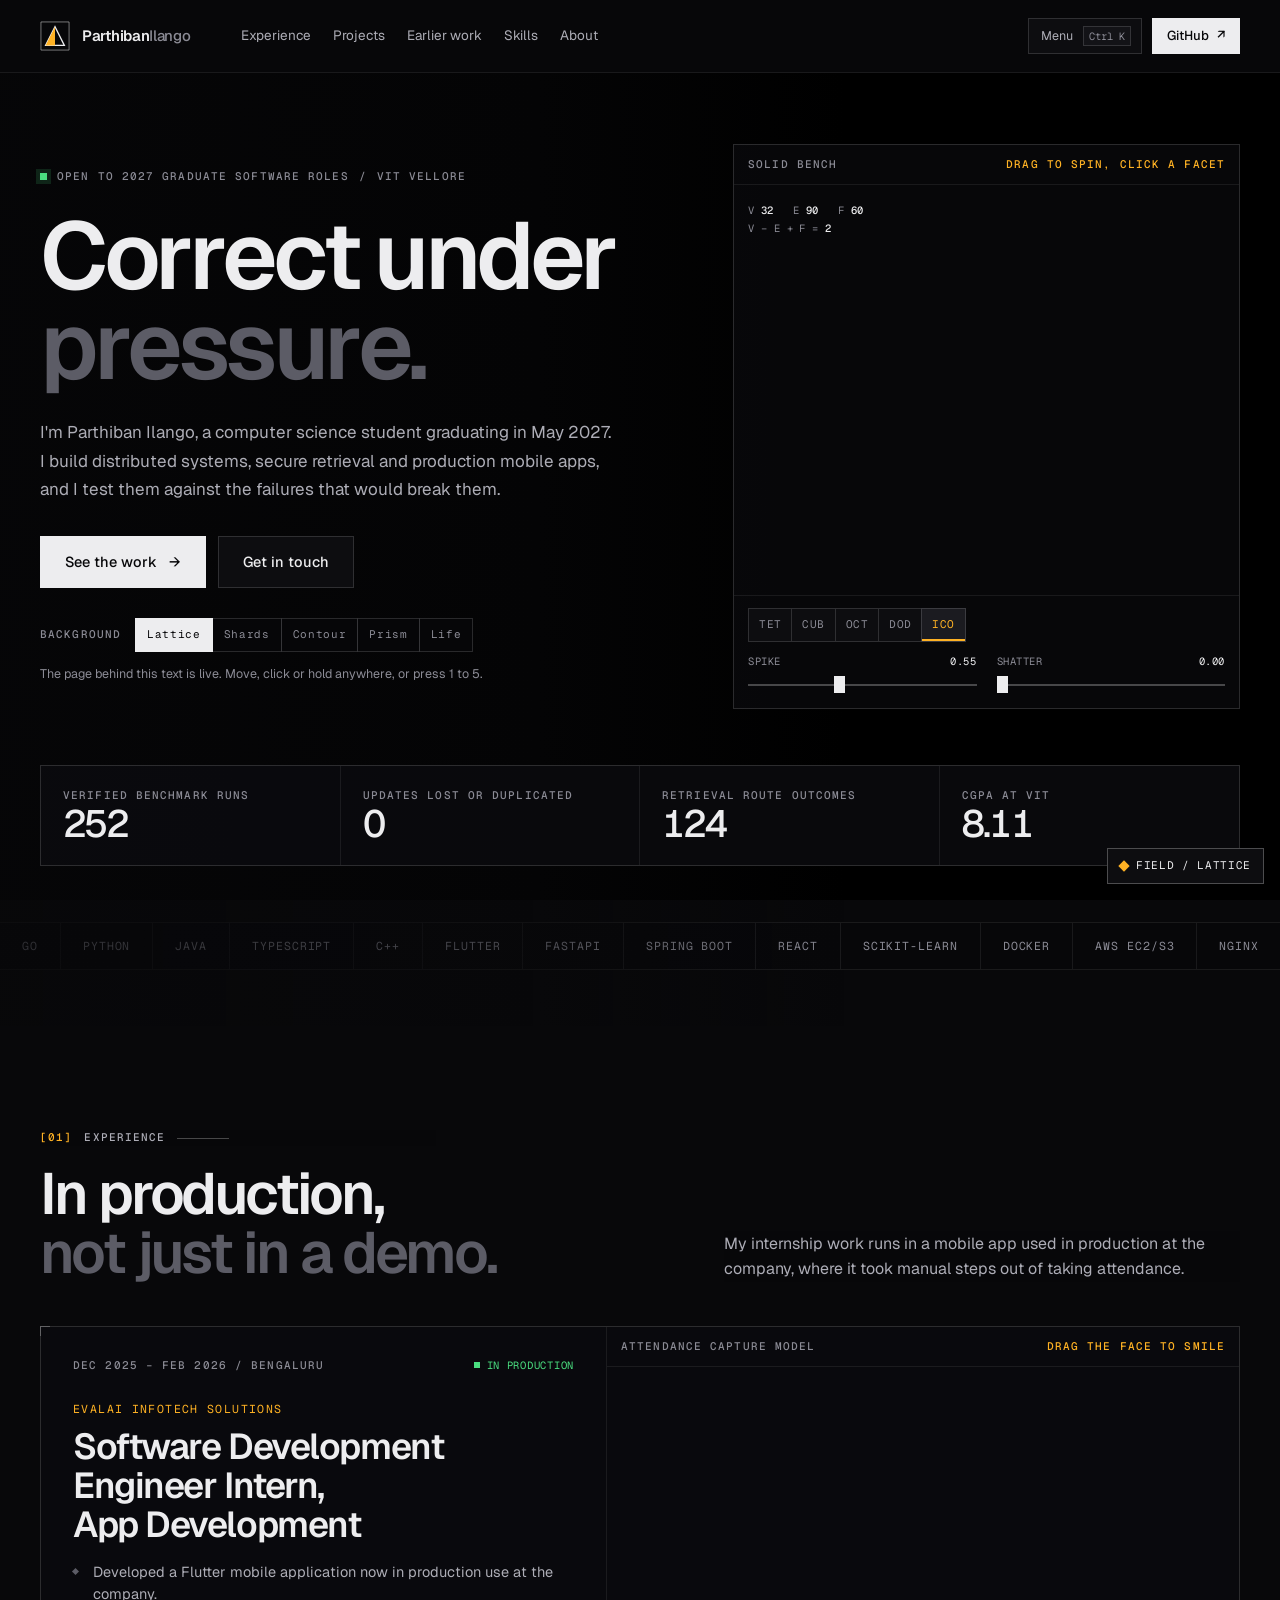
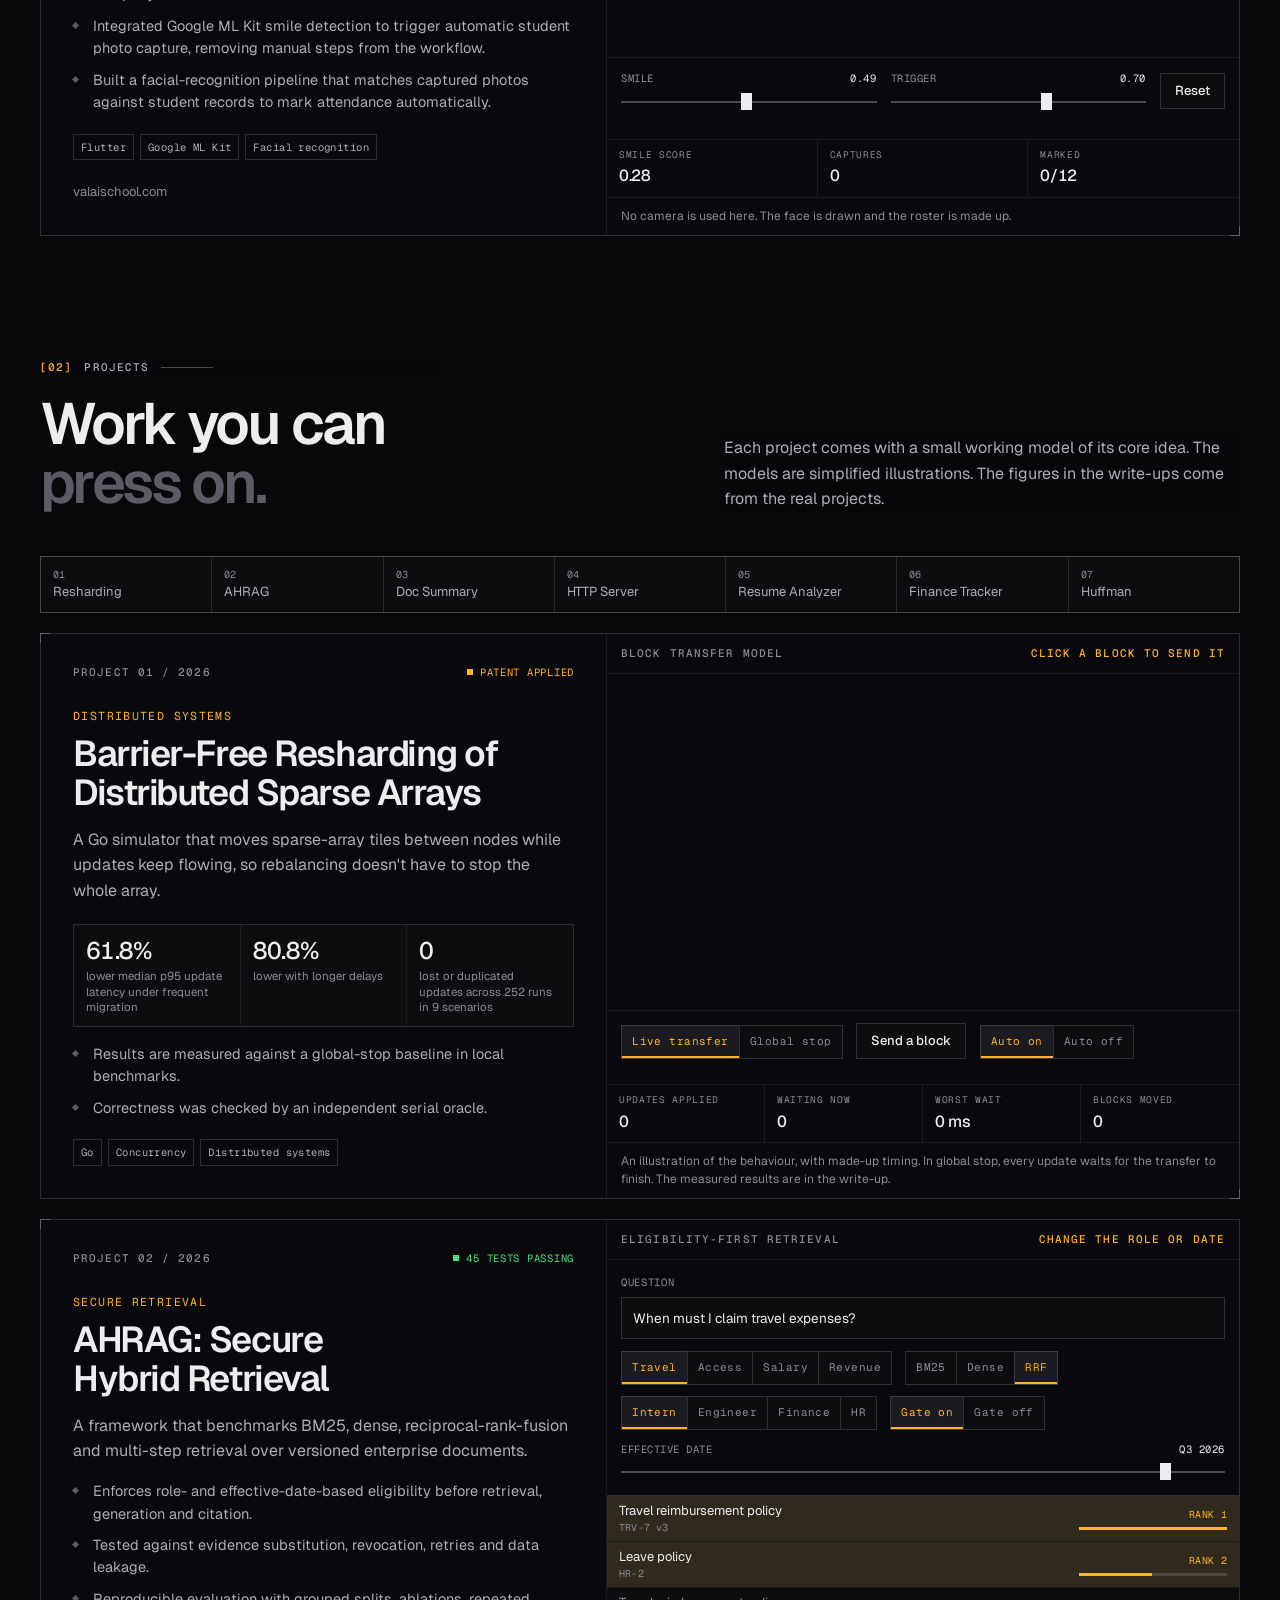
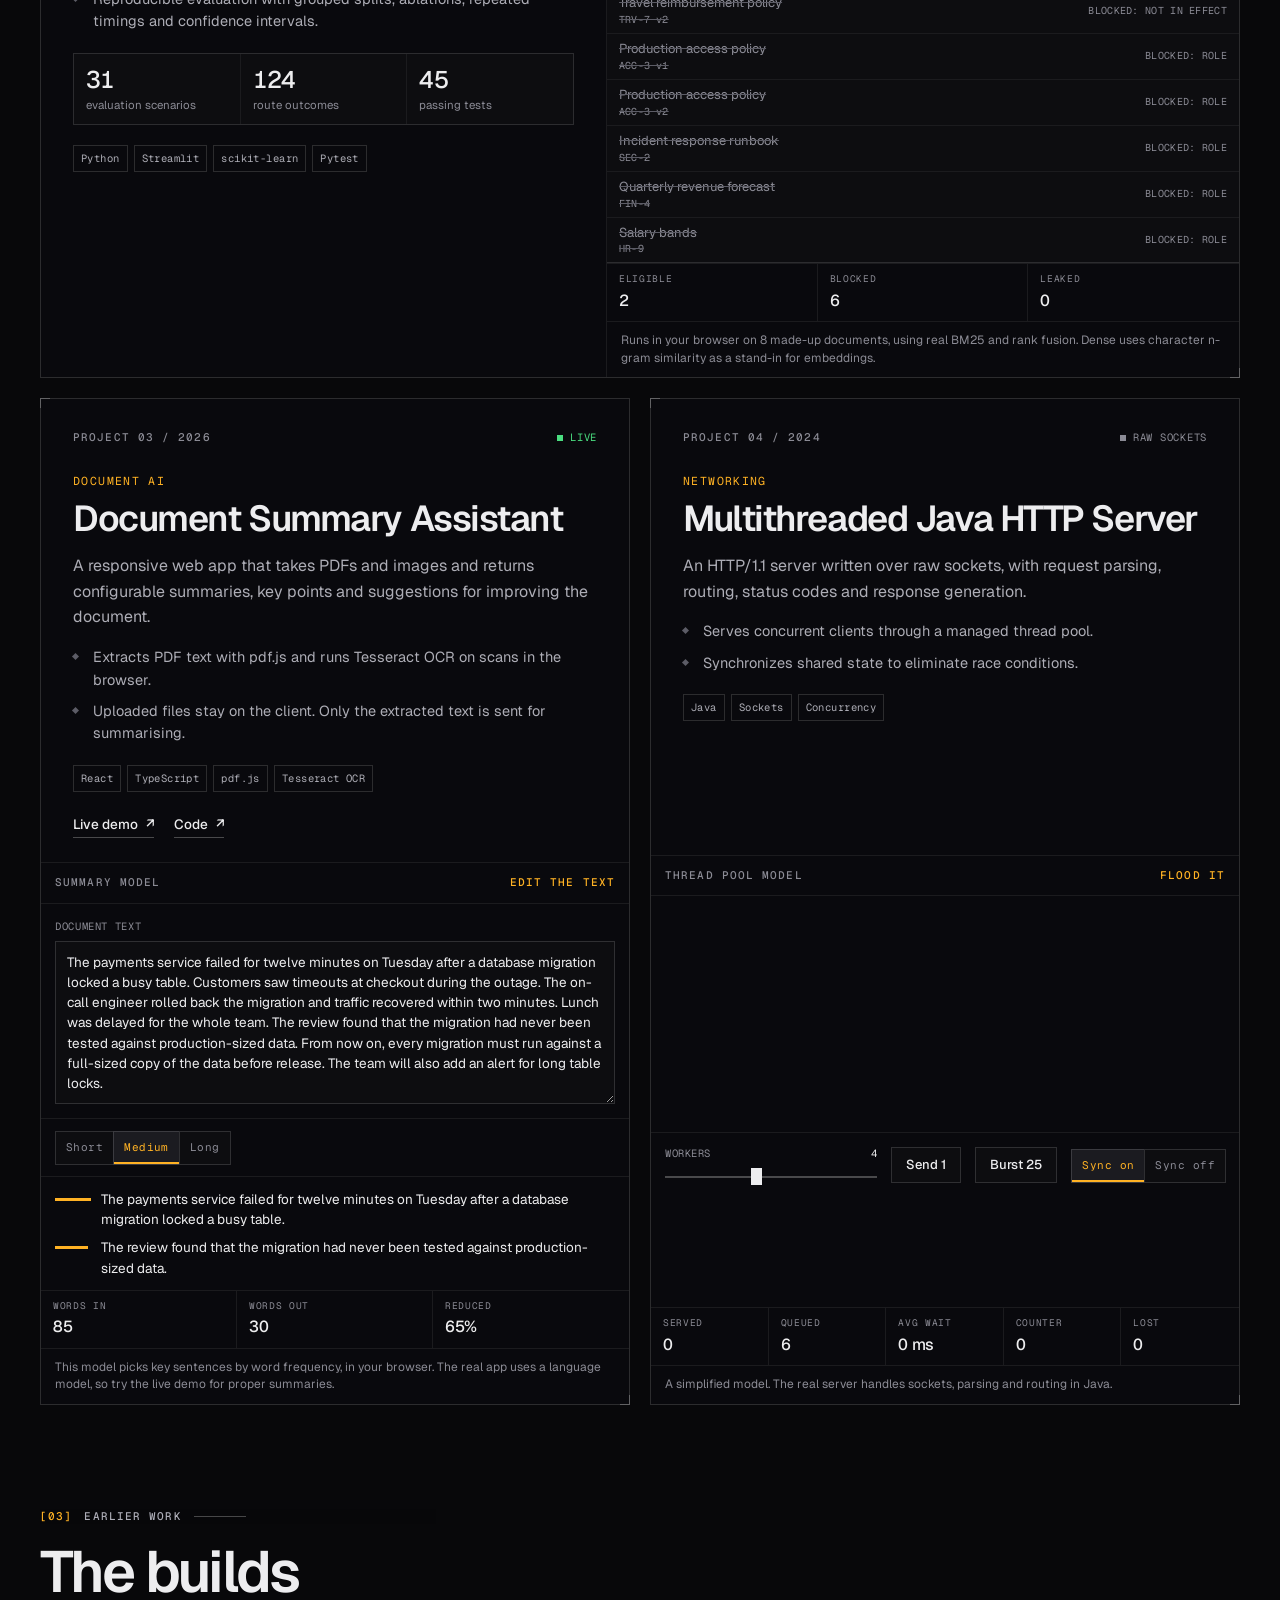
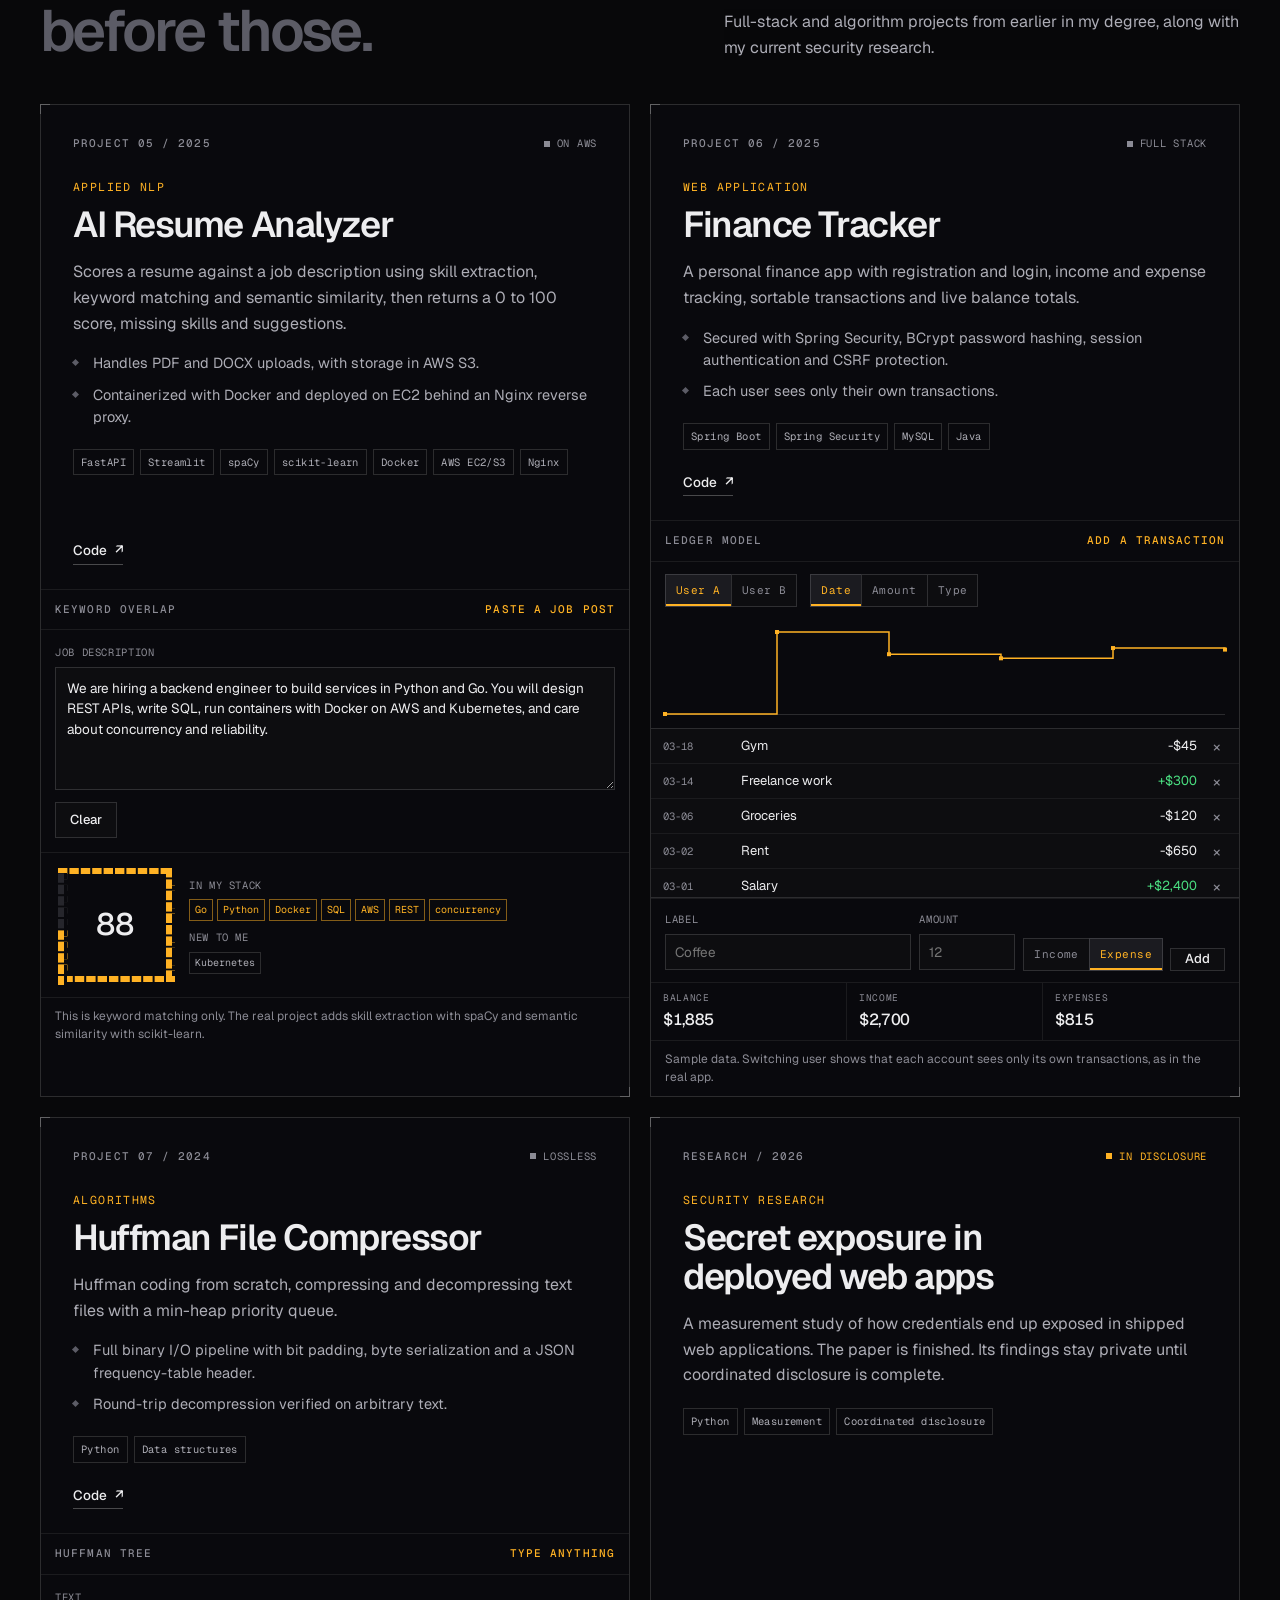
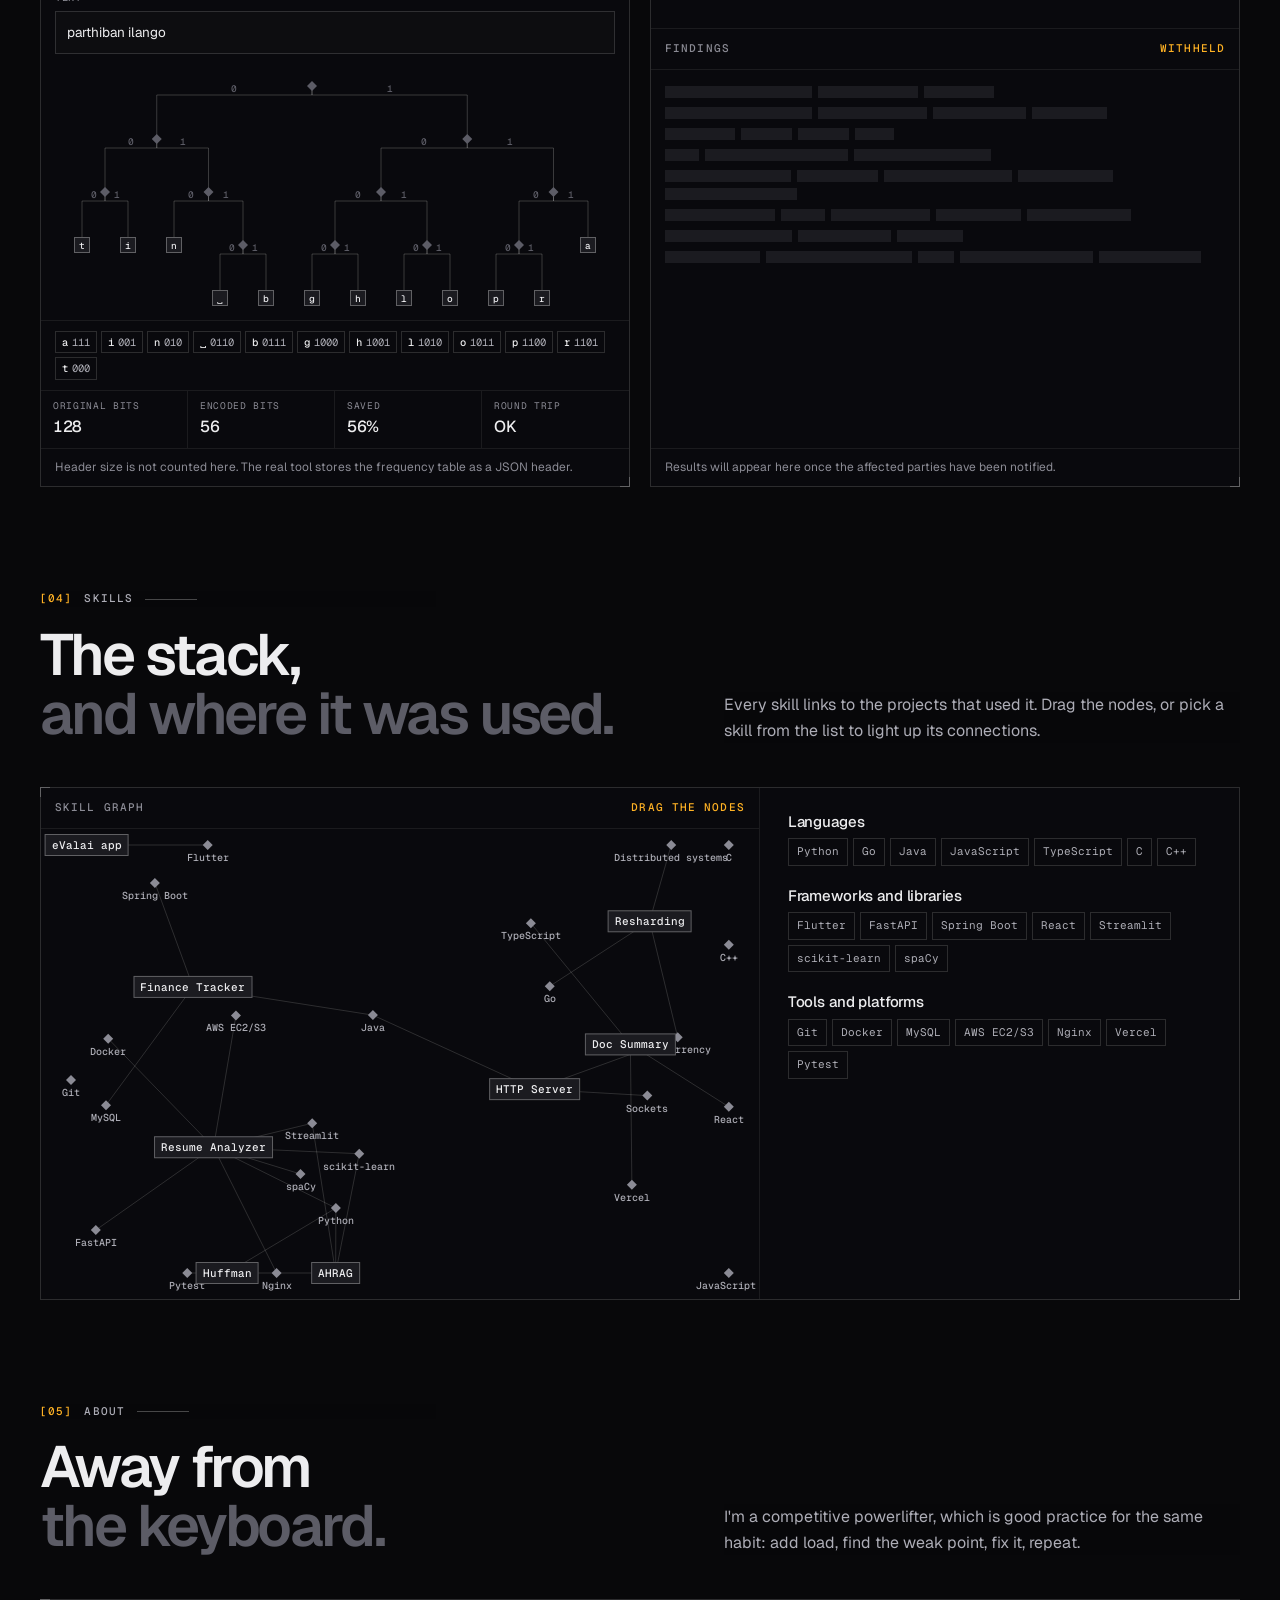
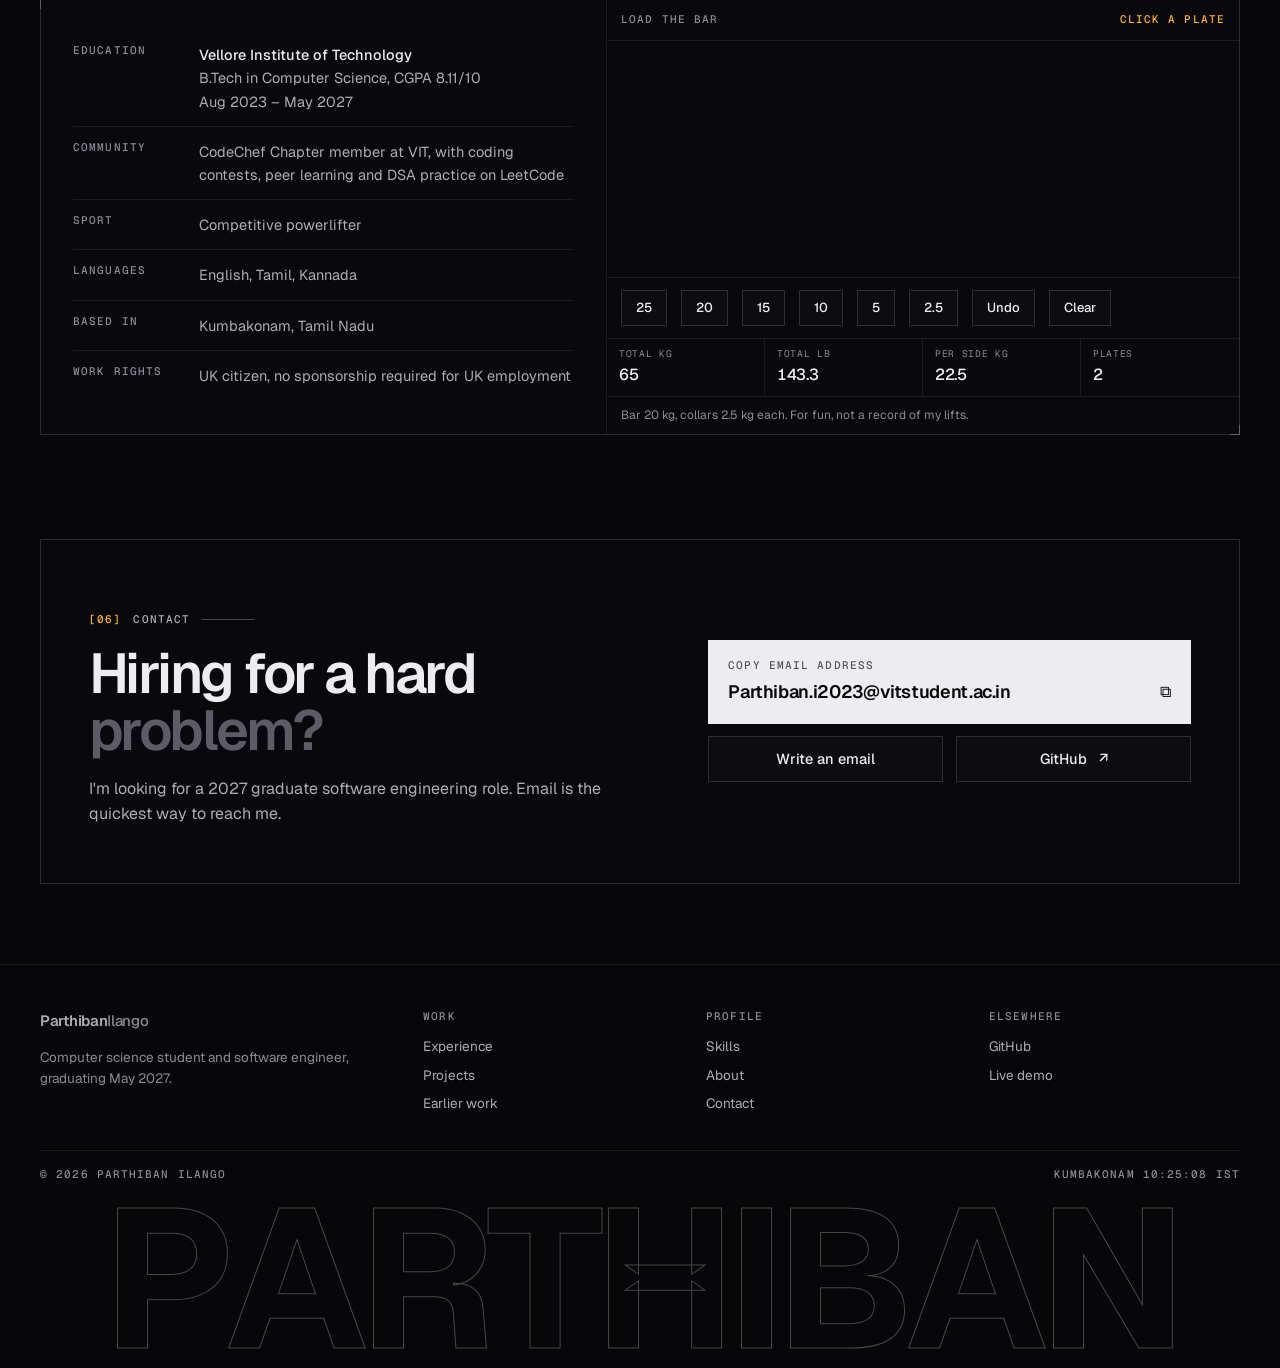
==== docs/index.html @ 35a24332 "Add personal site Single-page site with a WebGL background and a working model for each project." ====
<!doctype html>
<html lang="en">
<head>
<meta charset="utf-8">
<meta name="viewport" content="width=device-width, initial-scale=1, viewport-fit=cover">
<title>Parthiban Ilango</title>
<meta name="description" content="Software engineer and computer science student graduating in May 2027. Distributed systems, secure retrieval and production mobile apps, with a working model of every project.">
<meta name="theme-color" content="#08080a">
<link rel="canonical" href="https://parthi-bun.github.io/">
<meta property="og:type" content="website">
<meta property="og:url" content="https://parthi-bun.github.io/">
<meta property="og:title" content="Parthiban Ilango">
<meta property="og:description" content="Software engineer and computer science student graduating in May 2027. Distributed systems, secure retrieval and production mobile apps, with a working model of every project.">
<link rel="icon" href="data:image/svg+xml,%3Csvg%20xmlns%3D%22http%3A%2F%2Fwww.w3.org%2F2000%2Fsvg%22%20viewBox%3D%220%200%2032%2032%22%3E%3Crect%20width%3D%2232%22%20height%3D%2232%22%20fill%3D%22%2308080a%22%2F%3E%3Cpath%20d%3D%22M6%2026%2016%206l10%2020z%22%20fill%3D%22none%22%20stroke%3D%22%23ededef%22%20stroke-width%3D%222%22%2F%3E%3Cpath%20d%3D%22M16%206v20H6z%22%20fill%3D%22%23ffb224%22%2F%3E%3C%2Fsvg%3E">
<link rel="preconnect" href="https://fonts.googleapis.com">
<link rel="preconnect" href="https://fonts.gstatic.com" crossorigin>
<link rel="stylesheet" href="https://fonts.googleapis.com/css2?family=Geist:wght@100..900&family=Geist+Mono:wght@400;500&display=swap">
</head>
<body>
<style>
/* Layout concept: an engineer's bench. A live field runs behind the whole page,
   and flat ruled panels sit on top of it holding the record and working models. */
:root {
  color-scheme: dark;
  --bg: #08080a;
  --raised: #0d0d10;
  --panel: rgba(11, 11, 14, 0.9);
  --surface: #131317;
  --surface-2: #1b1b20;
  --line: rgba(255, 255, 255, 0.075);
  --line-2: rgba(255, 255, 255, 0.14);
  --line-3: rgba(255, 255, 255, 0.26);
  --t1: #ededef;
  --t2: #adadb6;
  --t3: #8b8b95;
  --t4: #5c5c66;
  --acc: 255 178 36;
  --accent: rgb(var(--acc));
  --ok: #4ade80;
  --bad: #ff6b57;
  --sans: "Geist", ui-sans-serif, system-ui, -apple-system, "Segoe UI", sans-serif;
  --mono: "Geist Mono", ui-monospace, "SF Mono", Menlo, Consolas, monospace;
  --nav: 72px;
  --gutter-l: max(24px, env(safe-area-inset-left, 0px));
  --gutter-r: max(24px, env(safe-area-inset-right, 0px));
}

* { box-sizing: border-box; }
html { scroll-behavior: smooth; scroll-padding-top: calc(var(--nav) + 16px); -webkit-text-size-adjust: 100%; }
body {
  margin: 0;
  background: var(--bg);
  color: var(--t1);
  font-family: var(--sans);
  font-size: 16px;
  line-height: 1.6;
  -webkit-font-smoothing: antialiased;
  overflow-x: hidden;
  overflow-x: clip;
}
::selection { background: rgb(var(--acc) / 0.32); color: #fff; }
a { color: inherit; text-decoration: none; }
button, input, textarea { font: inherit; color: inherit; }
button { cursor: pointer; background: none; border: 0; padding: 0; }
:focus-visible { outline: 2px solid var(--accent); outline-offset: 2px; }
h1, h2, h3, p, ul { margin: 0; padding: 0; }
ul { list-style: none; }

#field { position: fixed; inset: 0; width: 100%; height: 100%; z-index: 0; pointer-events: none; display: block; }
.no-webgl #field { display: none; }
.no-webgl body, body.no-webgl {
  background-image:
    linear-gradient(var(--line) 1px, transparent 1px),
    linear-gradient(90deg, var(--line) 1px, transparent 1px);
  background-size: 48px 48px;
}
.page { position: relative; z-index: 1; }
.wrap { max-width: 1248px; margin-inline: auto; padding-left: var(--gutter-l); padding-right: var(--gutter-r); }
.mono { font-family: var(--mono); }
.label {
  font-family: var(--mono);
  font-size: 11px;
  font-weight: 500;
  letter-spacing: 0.1em;
  text-transform: uppercase;
  color: var(--t3);
  line-height: 1.4;
}
.skip {
  position: fixed; left: 16px; top: -64px; z-index: 100;
  background: var(--t1); color: var(--bg); padding: 10px 14px; font-size: 14px;
}
.skip:focus { top: 16px; }

/* progress */
#progress { position: fixed; top: env(safe-area-inset-top, 0px); left: 0; height: 2px; width: 100%; transform: scaleX(0); transform-origin: 0 50%; background: var(--accent); z-index: 60; pointer-events: none; }

/* nav */
.nav {
  position: fixed; top: 0; left: 0; right: 0; z-index: 50;
  padding-top: env(safe-area-inset-top, 0px);
  background: rgba(8, 8, 10, 0.95);
  border-bottom: 1px solid var(--line);
}
.nav-in { height: var(--nav); display: flex; align-items: center; gap: 28px; }
.brand { display: inline-flex; align-items: center; gap: 12px; font-weight: 600; font-size: 15px; letter-spacing: -0.02em; }
.brand svg { width: 30px; height: 30px; display: block; }
.brand span span { color: var(--t3); font-weight: 500; }
.nav-links { display: flex; gap: 2px; margin-left: 12px; }
.nav-links a {
  font-size: 13.5px; color: var(--t2); padding: 8px 10px;
  transition: color 0.15s;
}
.nav-links a:hover, .nav-links a.on { color: var(--t1); }
.nav-links a.on { box-shadow: inset 0 -1px 0 var(--accent); }
.nav-r { margin-left: auto; display: flex; align-items: center; gap: 10px; }
.kbd-btn {
  display: inline-flex; align-items: center; gap: 10px; height: 36px; padding: 0 10px 0 12px;
  border: 1px solid var(--line-2); font-size: 12.5px; color: var(--t2); background: var(--raised);
  transition: border-color 0.15s, color 0.15s;
}
.kbd-btn:hover { border-color: var(--line-3); color: var(--t1); }
kbd {
  font-family: var(--mono); font-size: 10.5px; color: var(--t3);
  border: 1px solid var(--line-2); padding: 1px 5px; background: var(--surface);
}
.btn {
  display: inline-flex; align-items: center; justify-content: center; gap: 12px;
  height: 52px; padding: 0 24px; font-size: 14.5px; font-weight: 500;
  border: 1px solid var(--line-2); background: var(--raised); color: var(--t1);
  transition: background 0.15s, border-color 0.15s, transform 0.12s;
  will-change: transform;
}
.btn:hover { border-color: var(--line-3); background: var(--surface); }
.btn:active { transform: translateY(1px); }
.btn.solid { background: var(--t1); color: var(--bg); border-color: var(--t1); }
.btn.solid:hover { background: #fff; }
.btn.sm { height: 36px; padding: 0 14px; font-size: 13px; gap: 8px; }
.btn .arr { transition: transform 0.18s; }
.btn:hover .arr { transform: translate(3px, 0); }

/* hero */
.hero { position: relative; padding-top: calc(var(--nav) + env(safe-area-inset-top, 0px) + 72px); padding-bottom: 56px; }
.hero::before {
  content: ""; position: absolute; inset: 0; pointer-events: none;
  background: linear-gradient(90deg, rgba(8, 8, 10, 0.72) 0%, rgba(8, 8, 10, 0.5) 42%, rgba(8, 8, 10, 0) 66%);
}
.hero-grid { position: relative; display: grid; grid-template-columns: minmax(0, 1.12fr) minmax(0, 0.88fr); gap: 48px; align-items: center; }
.hero-copy { min-width: 0; }
.eyebrow { display: flex; align-items: center; flex-wrap: wrap; gap: 10px; }
.dot { width: 7px; height: 7px; background: var(--ok); box-shadow: 0 0 0 4px rgba(74, 222, 128, 0.14); flex: none; }
h1 {
  font-size: clamp(50px, 7.4vw, 104px); font-weight: 600; letter-spacing: -0.058em; line-height: 0.96;
  margin-top: 26px; cursor: default;
}
h1 .ln { display: block; white-space: nowrap; }
h1 .ln.dim { color: var(--t4); }
h1 .ch { display: inline-block; transition: color 0.2s; will-change: font-weight; }
.hero-sub { max-width: 34em; margin-top: 26px; color: var(--t2); font-size: 17px; line-height: 1.68; }
.cta { display: flex; flex-wrap: wrap; gap: 12px; margin-top: 32px; }
.modes { margin-top: 30px; display: flex; flex-wrap: wrap; gap: 8px 14px; align-items: center; }
.chips { display: flex; flex-wrap: wrap; gap: 0; }
.chip {
  font-family: var(--mono); font-size: 11px; letter-spacing: 0.06em; color: var(--t3);
  border: 1px solid var(--line-2); padding: 7px 11px; margin-right: -1px; background: rgba(8, 8, 10, 0.6);
  transition: color 0.15s, background 0.15s;
}
.chip:hover { color: var(--t1); }
.chip[aria-pressed="true"] { background: var(--t1); color: var(--bg); position: relative; z-index: 1; border-color: var(--t1); }
.hint { font-size: 12.5px; color: var(--t3); margin-top: 12px; }

/* polyhedron bench */
.forge { position: relative; border: 1px solid var(--line-2); background: rgba(10, 10, 13, 0.72); min-width: 0; }
.forge-h { display: flex; justify-content: space-between; gap: 12px; padding: 12px 14px; border-bottom: 1px solid var(--line); }
#forge { display: block; width: 100%; height: clamp(300px, 34vw, 410px); cursor: grab; touch-action: pan-y; }
#forge:active { cursor: grabbing; }
.forge-ctl { padding: 12px 14px 14px; border-top: 1px solid var(--line); display: grid; gap: 12px; }
.forge-row { display: grid; grid-template-columns: 1fr 1fr; gap: 12px 20px; }
.euler { position: absolute; left: 14px; top: 56px; pointer-events: none; font-family: var(--mono); font-size: 10.5px; line-height: 1.75; color: var(--t3); letter-spacing: 0.04em; }
.euler b { color: var(--t1); font-weight: 500; }

/* controls */
.seg { display: flex; flex-wrap: wrap; }
.seg button {
  font-family: var(--mono); font-size: 11px; letter-spacing: 0.04em; color: var(--t3);
  padding: 7px 10px; border: 1px solid var(--line-2); margin-right: -1px; margin-bottom: -1px; background: var(--raised);
  transition: color 0.12s;
}
.seg button:hover { color: var(--t1); }
.seg button[aria-pressed="true"] { background: var(--surface-2); color: var(--accent); box-shadow: inset 0 -2px 0 var(--accent); }
.rng { display: grid; gap: 6px; min-width: 0; }
.rng-h { display: flex; justify-content: space-between; gap: 8px; font-family: var(--mono); font-size: 10.5px; letter-spacing: 0.05em; text-transform: uppercase; color: var(--t3); }
.rng-h output { color: var(--t1); font-variant-numeric: tabular-nums; }
input[type="range"] { -webkit-appearance: none; appearance: none; width: 100%; height: 18px; background: transparent; margin: 0; cursor: ew-resize; }
input[type="range"]::-webkit-slider-runnable-track { height: 2px; background: var(--line-3); }
input[type="range"]::-moz-range-track { height: 2px; background: var(--line-3); }
input[type="range"]::-webkit-slider-thumb { -webkit-appearance: none; width: 11px; height: 17px; margin-top: -8px; background: var(--t1); border: 0; border-radius: 0; }
input[type="range"]::-moz-range-thumb { width: 11px; height: 17px; background: var(--t1); border: 0; border-radius: 0; }
input[type="range"]:hover::-webkit-slider-thumb { background: var(--accent); }
input[type="range"]:hover::-moz-range-thumb { background: var(--accent); }

/* stats */
.stats { display: grid; grid-template-columns: repeat(4, minmax(0, 1fr)); border: 1px solid var(--line-2); margin-top: 56px; background: var(--panel); position: relative; }
.stat { padding: 22px 22px 20px; border-right: 1px solid var(--line); min-width: 0; }
.stat:last-child { border-right: 0; }
.stat .num { display: block; font-size: 38px; font-weight: 500; letter-spacing: -0.04em; line-height: 1.1; margin-top: 12px; font-variant-numeric: tabular-nums; }

/* marquee */
.marq { overflow: hidden; border-block: 1px solid var(--line); background: rgba(8, 8, 10, 0.72); margin-top: 8px; }
.marq-t { display: flex; width: max-content; animation: marq 46s linear infinite; }
.marq:hover .marq-t { animation-play-state: paused; }
.marq-t span { font-family: var(--mono); font-size: 11.5px; letter-spacing: 0.08em; color: var(--t3); padding: 14px 22px; white-space: nowrap; text-transform: uppercase; border-right: 1px solid var(--line); }
@keyframes marq { to { transform: translateX(-50%); } }

/* sections */
section { position: relative; }
.sec { padding-block: 104px 0; }
.sec-h { display: grid; grid-template-columns: minmax(0, 1.2fr) minmax(0, 1fr); gap: 32px 64px; align-items: end; margin-bottom: 44px; }
.sec-tag { display: flex; align-items: center; gap: 12px; margin-bottom: 18px; }
.sec-tag b { color: var(--accent); font-weight: 500; }
.sec-tag i { display: block; width: 52px; height: 1px; background: var(--line-3); }
h2 { font-size: clamp(36px, 4.7vw, 58px); line-height: 1.02; letter-spacing: -0.045em; font-weight: 600; text-wrap: balance; }
h2 span { color: var(--t4); display: block; }
.sec-h p { color: var(--t2); max-width: 36em; background: rgba(8, 8, 10, 0.62); }

/* panels */
.panel { position: relative; border: 1px solid var(--line-2); background: var(--panel); min-width: 0; }
.panel::before, .panel::after {
  content: ""; position: absolute; width: 9px; height: 9px; pointer-events: none;
  border: 1px solid var(--line-3);
}
.panel::before { left: -1px; top: -1px; border-right: 0; border-bottom: 0; }
.panel::after { right: -1px; bottom: -1px; border-left: 0; border-top: 0; }
.case { display: grid; grid-template-columns: minmax(0, 1fr) minmax(0, 1.12fr); margin-bottom: 20px; transition: border-color 0.2s; }
.case:hover, .card:hover { border-color: var(--line-3); }
.case-t { padding: 30px 32px 32px; display: flex; flex-direction: column; min-width: 0; }
.case-v { border-left: 1px solid var(--line); min-width: 0; display: flex; flex-direction: column; }
.meta-row { display: flex; justify-content: space-between; align-items: center; gap: 12px; margin-bottom: 26px; flex-wrap: wrap; }
.pill { display: inline-flex; align-items: center; gap: 7px; font-family: var(--mono); font-size: 10.5px; letter-spacing: 0.07em; color: var(--ok); text-transform: uppercase; }
.pill::before { content: ""; width: 6px; height: 6px; background: currentColor; }
.pill.acc { color: var(--accent); }
.pill.mute { color: var(--t3); }
.kick { font-family: var(--mono); font-size: 11.5px; letter-spacing: 0.12em; text-transform: uppercase; color: var(--accent); margin-bottom: 10px; }
h3 { font-size: clamp(26px, 2.9vw, 36px); line-height: 1.08; letter-spacing: -0.04em; font-weight: 600; text-wrap: balance; }
.lede { color: var(--t2); margin-top: 14px; }
.pts { margin-top: 16px; display: grid; gap: 9px; font-size: 14.5px; color: var(--t2); line-height: 1.55; }
.pts li { display: grid; grid-template-columns: 14px minmax(0, 1fr); gap: 6px; }
.pts li::before { content: ""; width: 5px; height: 5px; background: var(--t4); margin-top: 8px; transform: rotate(45deg); }
.figs { display: grid; grid-template-columns: repeat(auto-fit, minmax(118px, 1fr)); gap: 1px; background: var(--line); border: 1px solid var(--line); margin-top: 20px; }
.fig { background: var(--raised); padding: 12px 12px 11px; min-width: 0; }
.fig b { display: block; font-size: 24px; font-weight: 500; letter-spacing: -0.03em; line-height: 1.15; font-variant-numeric: tabular-nums; }
.fig span { display: block; font-size: 11.5px; color: var(--t3); line-height: 1.35; margin-top: 4px; }
.tags { display: flex; flex-wrap: wrap; gap: 6px; margin-top: 20px; }
.tags li { font-family: var(--mono); font-size: 10.5px; letter-spacing: 0.04em; color: var(--t2); border: 1px solid var(--line-2); padding: 4px 7px; }
.links { display: flex; flex-wrap: wrap; gap: 8px 20px; margin-top: auto; padding-top: 22px; }
.tlink { font-size: 13.5px; font-weight: 500; display: inline-flex; gap: 8px; box-shadow: inset 0 -1px 0 var(--line-3); padding-bottom: 3px; transition: box-shadow 0.15s; }
.tlink:hover { box-shadow: inset 0 -1px 0 var(--accent); }
.muted { font-size: 13px; color: var(--t3); }
.grid2 { display: grid; grid-template-columns: repeat(2, minmax(0, 1fr)); gap: 20px; }
.card { display: flex; flex-direction: column; transition: border-color 0.2s; }
.card .case-t { padding-bottom: 24px; flex: 1 1 auto; }
.card .toy { border-top: 1px solid var(--line); }

.pidx { display: grid; grid-template-columns: repeat(7, minmax(0, 1fr)); gap: 1px; background: var(--line-2); border: 1px solid var(--line-2); margin-bottom: 20px; }
.pidx a { background: var(--raised); padding: 11px 12px; font-size: 13px; color: var(--t2); transition: color 0.15s, background 0.15s; line-height: 1.3; min-width: 0; }
.pidx a span { display: block; font-family: var(--mono); font-size: 10px; color: var(--t3); margin-bottom: 3px; }
.pidx a:hover { background: var(--surface-2); color: var(--t1); }
.pidx a:hover span { color: var(--accent); }

/* working models */
.toy { display: flex; flex-direction: column; flex: 1 1 auto; min-width: 0; --h: 280px; }
.toy-h { display: flex; justify-content: space-between; gap: 12px; padding: 12px 14px; border-bottom: 1px solid var(--line); }
.toy-h .label:last-child { color: var(--accent); text-align: right; }
.toy-b { display: flex; flex-direction: column; flex: 1 1 auto; min-width: 0; }
.cv { display: block; width: 100%; height: var(--h); touch-action: pan-y; }
.ctl { display: flex; flex-wrap: wrap; align-items: center; gap: 10px 14px; padding: 12px 14px; border-top: 1px solid var(--line); }
.ctl .grow { flex: 1 1 140px; min-width: 120px; }
.meters { display: grid; grid-template-columns: repeat(auto-fit, minmax(78px, 1fr)); border-top: 1px solid var(--line); margin-top: auto; }
.meter { padding: 9px 12px 8px; border-right: 1px solid var(--line); min-width: 0; }
.meter:last-child { border-right: 0; }
.meter span { display: block; font-family: var(--mono); font-size: 9.5px; letter-spacing: 0.07em; text-transform: uppercase; color: var(--t3); line-height: 1.3; }
.meter b { display: block; font-size: 16px; font-weight: 500; font-variant-numeric: tabular-nums; letter-spacing: -0.02em; margin-top: 2px; }
.meter b.bad { color: var(--bad); }
.note { padding: 10px 14px; border-top: 1px solid var(--line); font-size: 12px; color: var(--t3); line-height: 1.45; }
.field-l { display: block; font-family: var(--mono); font-size: 10.5px; letter-spacing: 0.06em; text-transform: uppercase; color: var(--t3); margin-bottom: 6px; }
.txt {
  width: 100%; background: var(--raised); border: 1px solid var(--line-2); padding: 10px 11px;
  font-size: 13.5px; line-height: 1.5; color: var(--t1); border-radius: 0; resize: vertical; display: block;
}
.txt:focus { outline: 0; border-color: var(--accent); }
.pad { padding: 14px; display: grid; gap: 12px; min-width: 0; }

/* retrieval model */
.gate-row { display: grid; grid-template-columns: minmax(0, 1fr) auto; gap: 10px; align-items: center; }
.docs { display: grid; gap: 1px; background: var(--line); border-block: 1px solid var(--line); }
.doc { background: var(--raised); display: grid; grid-template-columns: minmax(0, 1fr) 148px; gap: 10px; padding: 7px 12px; align-items: center; min-height: 40px; }
.doc-t { min-width: 0; font-size: 13px; line-height: 1.3; }
.doc-t small { display: block; font-family: var(--mono); font-size: 10px; color: var(--t3); margin-top: 1px; letter-spacing: 0.02em; }
.doc-s { font-family: var(--mono); font-size: 10px; letter-spacing: 0.03em; text-align: right; color: var(--t3); }
.doc-bar { height: 3px; background: var(--line-2); margin-top: 4px; position: relative; }
.doc-bar i { position: absolute; inset: 0 auto 0 0; background: var(--accent); }
.doc.blocked .doc-t { color: var(--t3); text-decoration: line-through; text-decoration-color: var(--t4); }
.doc.top { background: rgb(var(--acc) / 0.09); }
.doc.top .doc-s { color: var(--accent); }
.doc.leak { background: rgba(255, 107, 87, 0.12); }
.doc.leak .doc-s { color: var(--bad); }

/* summary model */
.sum-out { display: grid; gap: 8px; padding: 12px 14px; border-top: 1px solid var(--line); font-size: 13.5px; line-height: 1.5; color: var(--t1); }
.sum-out li { display: grid; grid-template-columns: 36px minmax(0, 1fr); gap: 10px; }
.sum-out li i { display: block; height: 3px; background: var(--accent); margin-top: 9px; }

/* keyword model */
.ana { display: grid; grid-template-columns: 120px minmax(0, 1fr); gap: 14px; align-items: center; padding: 12px 14px; border-top: 1px solid var(--line); }
.ana canvas { width: 120px; height: 120px; display: block; }
.ana-l { display: grid; gap: 8px; min-width: 0; }
.mini { display: flex; flex-wrap: wrap; gap: 4px; }
.mini li { font-family: var(--mono); font-size: 10px; border: 1px solid var(--line-2); padding: 2px 5px; color: var(--t2); }
.mini.have li { border-color: rgb(var(--acc) / 0.5); color: var(--accent); }

/* ledger model */
.ledger { display: grid; gap: 1px; background: var(--line); border-block: 1px solid var(--line); max-height: 170px; overflow-y: auto; }
.tx { background: var(--raised); display: grid; grid-template-columns: 70px minmax(0, 1fr) auto 26px; gap: 8px; align-items: center; padding: 5px 8px 5px 12px; font-size: 13px; }
.tx .d { font-family: var(--mono); font-size: 10.5px; color: var(--t3); }
.tx .a { font-variant-numeric: tabular-nums; }
.tx .a.in { color: var(--ok); }
.tx button { width: 24px; height: 24px; color: var(--t3); font-size: 15px; line-height: 1; }
.tx button:hover { color: var(--bad); }
.tx-form { display: grid; grid-template-columns: minmax(0, 1fr) 96px auto auto; gap: 8px; padding: 12px 14px; border-top: 1px solid var(--line); align-items: stretch; }
.tx-form .txt { padding: 7px 9px; }

/* huffman */
.codes { display: flex; flex-wrap: wrap; gap: 4px; padding: 10px 14px; border-top: 1px solid var(--line); }
.code { font-family: var(--mono); font-size: 10.5px; border: 1px solid var(--line-2); padding: 2px 6px; color: var(--t2); cursor: default; }
.code b { color: var(--t1); font-weight: 500; margin-right: 4px; }
.code.on { border-color: var(--accent); color: var(--accent); }

/* redacted */
.redact { padding: 16px 14px; display: grid; gap: 9px; font-size: 13px; line-height: 1.2; flex: 1 1 auto; align-content: start; }
.redact .ln { display: flex; flex-wrap: wrap; gap: 6px; }
.redact i { display: block; height: 12px; background: var(--surface-2); transition: background 0.12s; }
.redact i:hover { background: var(--accent); }

/* skills */
.skills { display: grid; grid-template-columns: minmax(0, 1.5fr) minmax(0, 1fr); }
.skills .toy { border-right: 1px solid var(--line); --h: 470px; }
.skills-l { padding: 26px 28px; display: grid; gap: 22px; align-content: start; min-width: 0; }
.skills-l h3 { font-size: 15px; letter-spacing: -0.01em; font-weight: 500; margin-bottom: 8px; }
.sk { display: flex; flex-wrap: wrap; gap: 5px; }
.sk button { font-family: var(--mono); font-size: 11px; color: var(--t2); border: 1px solid var(--line-2); padding: 4px 8px; transition: color 0.12s, border-color 0.12s; }
.sk button:hover, .sk button.on { color: var(--accent); border-color: var(--accent); }

/* about */
.about { display: grid; grid-template-columns: minmax(0, 1fr) minmax(0, 1.12fr); }
.facts { display: grid; gap: 0; }
.factr { display: grid; grid-template-columns: 112px minmax(0, 1fr); gap: 14px; padding: 13px 0; border-top: 1px solid var(--line); font-size: 14.5px; color: var(--t2); }
.factr:first-child { border-top: 0; }
.factr b { color: var(--t1); font-weight: 500; }

/* contact */
.contact { display: grid; grid-template-columns: minmax(0, 1.2fr) minmax(0, 1fr); gap: 40px; align-items: center; padding: 56px 48px; margin-top: 104px; overflow: hidden; }
.contact h2 { font-size: clamp(34px, 4.6vw, 56px); }
.contact p { color: var(--t2); margin-top: 16px; max-width: 32em; }
.mail {
  display: grid; grid-template-columns: minmax(0, 1fr) auto; gap: 4px 16px; align-items: center; width: 100%; text-align: left;
  background: var(--t1); color: var(--bg); padding: 18px 20px; transition: background 0.15s;
}
.mail:hover { background: #fff; }
.mail .label { color: #55555e; grid-column: 1 / -1; }
.mail b { font-size: clamp(14px, 1.45vw, 18px); font-weight: 600; letter-spacing: -0.02em; overflow-wrap: anywhere; }
.side-l { display: grid; grid-template-columns: 1fr 1fr; gap: 12px; margin-top: 12px; }
.side-l .btn { height: 46px; }

/* footer */
footer { margin-top: 80px; border-top: 1px solid var(--line); background: rgba(8, 8, 10, 0.72); overflow: hidden; }
.foot { display: grid; grid-template-columns: minmax(0, 1.4fr) repeat(3, minmax(0, 1fr)); gap: 32px; padding-block: 44px 28px; font-size: 13.5px; color: var(--t2); }
.foot p { max-width: 26em; margin-top: 14px; color: var(--t3); }
.foot h4 { margin: 0 0 12px; }
.foot li { margin-bottom: 7px; }
.foot a:hover, .foot button:hover { color: var(--t1); }
.foot-b { display: flex; justify-content: space-between; flex-wrap: wrap; gap: 8px 20px; padding-block: 16px; border-top: 1px solid var(--line); }
.bigname {
  display: flex; justify-content: center; font-size: 15.4vw; line-height: 0.82; font-weight: 700; letter-spacing: -0.05em;
  color: transparent; -webkit-text-stroke: 1px var(--line-3); user-select: none; padding-bottom: 8px; cursor: default; white-space: nowrap;
}
.bigname span { display: inline-block; will-change: transform; transition: color 0.2s; }

/* dock */
#dock {
  position: fixed; z-index: 55;
  right: calc(16px + env(safe-area-inset-right, 0px));
  bottom: calc(16px + env(safe-area-inset-bottom, 0px));
  width: min(286px, calc(100vw - 32px));
  display: flex; flex-direction: column; align-items: stretch;
  pointer-events: none;
}
#dock > * { pointer-events: auto; }
.dock-b { display: flex; align-items: center; gap: 8px; align-self: flex-end; height: 36px; padding: 0 12px; background: var(--raised); border: 1px solid var(--line-3); font-family: var(--mono); font-size: 11px; letter-spacing: 0.06em; color: var(--t1); text-transform: uppercase; }
.dock-b:hover { border-color: var(--accent); }
.dock-b i { display: block; width: 8px; height: 8px; background: var(--accent); transform: rotate(45deg); transition: transform 0.25s; }
#dock.open .dock-b i { transform: rotate(135deg) scale(1.1); }
.dock-p { background: var(--raised); border: 1px solid var(--line-3); padding: 14px; display: grid; gap: 14px; margin-bottom: 8px; max-height: calc(100dvh - 120px); overflow-y: auto; }
.dock-p[hidden] { display: none; }
.sw { display: flex; gap: 6px; }
.sw button { width: 26px; height: 26px; background: var(--c); border: 2px solid transparent; outline-offset: 1px; clip-path: polygon(0 0, 100% 0, 100% 72%, 72% 100%, 0 100%); }
.sw button[aria-pressed="true"] { outline: 1px solid var(--t1); clip-path: none; }
.dock-a { display: flex; flex-wrap: wrap; gap: 6px; }

/* palette */
#pal { position: fixed; inset: 0; z-index: 80; background: rgba(4, 4, 6, 0.66); display: grid; justify-items: center; align-items: start; padding: 14vh 16px 16px; }
#pal[hidden] { display: none; }
.pal-b { width: min(560px, 100%); background: var(--raised); border: 1px solid var(--line-3); display: flex; flex-direction: column; max-height: 66vh; }
.pal-b input { width: 100%; background: transparent; border: 0; border-bottom: 1px solid var(--line-2); padding: 15px 16px; font-size: 16px; outline: 0; }
.pal-l { overflow-y: auto; padding: 6px; }
.pal-l button { display: flex; justify-content: space-between; gap: 16px; width: 100%; text-align: left; padding: 9px 10px; font-size: 14px; color: var(--t2); }
.pal-l button span:last-child { font-family: var(--mono); font-size: 10.5px; color: var(--t3); letter-spacing: 0.04em; text-transform: uppercase; }
.pal-l button.on { background: var(--surface-2); color: var(--t1); box-shadow: inset 2px 0 0 var(--accent); }
.pal-e { padding: 16px; color: var(--t3); font-size: 14px; }

/* toast */
#toast { position: fixed; z-index: 90; left: 50%; bottom: calc(24px + env(safe-area-inset-bottom, 0px)); transform: translate(-50%, 16px); background: var(--t1); color: var(--bg); font-size: 13.5px; font-weight: 500; padding: 9px 14px; opacity: 0; pointer-events: none; transition: opacity 0.18s, transform 0.18s; max-width: calc(100vw - 32px); }
#toast.on { opacity: 1; transform: translate(-50%, 0); }

@media (max-width: 1040px) {
  .hero-grid { grid-template-columns: minmax(0, 1fr); }
  .hero::before { background: rgba(8, 8, 10, 0.42); }
  .case, .about, .skills { grid-template-columns: minmax(0, 1fr); }
  .case-v { border-left: 0; border-top: 1px solid var(--line); }
  .skills .toy { border-right: 0; border-bottom: 1px solid var(--line); --h: 400px; }
  .sec-h { grid-template-columns: minmax(0, 1fr); }
  .nav-links { display: none; }
  .pidx { grid-template-columns: repeat(4, minmax(0, 1fr)); }
  .contact { grid-template-columns: minmax(0, 1fr); padding: 40px 28px; }
  .foot { grid-template-columns: repeat(2, minmax(0, 1fr)); }
}
@media (max-width: 720px) {
  :root { --nav: 60px; --gutter-l: max(16px, env(safe-area-inset-left, 0px)); --gutter-r: max(16px, env(safe-area-inset-right, 0px)); }
  .hero { padding-top: calc(var(--nav) + env(safe-area-inset-top, 0px) + 40px); }
  .grid2 { grid-template-columns: minmax(0, 1fr); }
  .pidx { grid-template-columns: repeat(2, minmax(0, 1fr)); }
  .stats { grid-template-columns: repeat(2, minmax(0, 1fr)); margin-top: 36px; }
  .stat { padding: 16px; }
  .stat:nth-child(2) { border-right: 0; }
  .stat:nth-child(-n + 2) { border-bottom: 1px solid var(--line); }
  .stat .num { font-size: 30px; }
  .sec { padding-top: 76px; }
  .case-t { padding: 22px 18px 24px; }
  .btn { height: 48px; padding: 0 18px; }
  .kbd-btn kbd { display: none; }
  .dock-b { padding: 0; width: 38px; justify-content: center; }
  .dock-b span { display: none; }
  .eyebrow span { display: none; }
  .tx-form { grid-template-columns: minmax(0, 1fr) 84px; }
  .contact { padding: 32px 18px; margin-top: 76px; }
  .side-l { grid-template-columns: minmax(0, 1fr); }
  .foot { grid-template-columns: minmax(0, 1fr); }
  .skills-l { padding: 20px 18px; }
  .ana { grid-template-columns: 96px minmax(0, 1fr); }
  .ana canvas { width: 96px; height: 96px; }
  .factr { grid-template-columns: 92px minmax(0, 1fr); }
}
@media (prefers-reduced-motion: reduce) {
  html { scroll-behavior: auto; }
  .marq-t { animation: none; }
  * { transition-duration: 0.01ms !important; }
}
</style>
<canvas id="field" aria-hidden="true"></canvas>
<div id="progress" aria-hidden="true"></div>
<a class="skip" href="#work">Skip to projects</a>

<div class="page">
  <header class="nav">
    <div class="wrap nav-in">
      <a class="brand" href="#top" aria-label="Parthiban Ilango, back to top">
        <svg viewBox="0 0 32 32" aria-hidden="true"><path d="M1 1h30v30H1z" fill="none" stroke="#ededef" stroke-opacity=".5"/><path d="M6 26 16 6l10 20z" fill="none" stroke="#ededef" stroke-width="1.4"/><path d="M16 6v20L6 26z" fill="#ffb224" class="brand-f"/></svg>
        <span>Parthiban<span>Ilango</span></span>
      </a>
      <nav class="nav-links" aria-label="Sections">
        <a href="#experience">Experience</a>
        <a href="#work">Projects</a>
        <a href="#earlier">Earlier work</a>
        <a href="#skills">Skills</a>
        <a href="#about">About</a>
      </nav>
      <div class="nav-r">
        <button class="kbd-btn" id="pal-open" type="button" aria-label="Open command menu">Menu <kbd id="pal-key">⌘K</kbd></button>
        <a class="btn solid sm" href="https://github.com/parthi-bun" target="_blank" rel="noopener">GitHub <span aria-hidden="true">↗</span></a>
      </div>
    </div>
  </header>

  <main id="top">
    <section class="hero">
      <div class="wrap">
        <div class="hero-grid">
          <div class="hero-copy">
            <p class="label eyebrow"><i class="dot"></i>Open to 2027 graduate software roles <span aria-hidden="true">/</span> VIT Vellore</p>
            <h1 id="title" aria-label="Correct under pressure.">
              <span class="ln" data-split aria-hidden="true">Correct under</span>
              <span class="ln dim" data-split aria-hidden="true">pressure.</span>
            </h1>
            <p class="hero-sub">I'm Parthiban Ilango, a computer science student graduating in May 2027. I build distributed systems, secure retrieval and production mobile apps, and I test them against the failures that would break them.</p>
            <div class="cta">
              <a class="btn solid mag" href="#work">See the work <span class="arr" aria-hidden="true">→</span></a>
              <a class="btn mag" href="#contact">Get in touch</a>
            </div>
            <div class="modes">
              <span class="label">Background</span>
              <div class="chips" id="mode-chips" role="group" aria-label="Background style"></div>
            </div>
            <p class="hint">The page behind this text is live. Move, click or hold anywhere, or press 1 to 5.</p>
          </div>

          <div class="forge" data-nofield>
            <div class="forge-h"><span class="label">Solid bench</span><span class="label" style="color:var(--accent)">Drag to spin, click a facet</span></div>
            <canvas id="forge" role="img" aria-label="A rotating sharp geometric solid you can drag and reshape"></canvas>
            <div class="euler" id="euler" aria-hidden="true"></div>
            <div class="forge-ctl" id="forge-ctl"></div>
          </div>
        </div>

        <dl class="stats" id="stats" style="margin-block-end:0">
          <div class="stat"><dt class="label">Verified benchmark runs</dt><dd class="num" style="margin:0" data-count="252">252</dd></div>
          <div class="stat"><dt class="label">Updates lost or duplicated</dt><dd class="num" style="margin:0" data-count="0">0</dd></div>
          <div class="stat"><dt class="label">Retrieval route outcomes</dt><dd class="num" style="margin:0" data-count="124">124</dd></div>
          <div class="stat"><dt class="label">CGPA at VIT</dt><dd class="num" style="margin:0" data-count="8.11" data-dec="2">8.11</dd></div>
        </dl>
      </div>
      <div class="marq" aria-hidden="true" style="margin-top:56px"><div class="marq-t" id="marq"></div></div>
    </section>

    <section class="sec" id="experience">
      <div class="wrap">
        <div class="sec-h">
          <div>
            <p class="label sec-tag"><b>[01]</b> Experience <i></i></p>
            <h2>In production, <span>not just in a demo.</span></h2>
          </div>
          <p>My internship work runs in a mobile app used in production at the company, where it took manual steps out of taking attendance.</p>
        </div>

        <article class="panel case">
          <div class="case-t">
            <div class="meta-row"><span class="label">Dec 2025 – Feb 2026 / Bengaluru</span><span class="pill">In production</span></div>
            <p class="kick">eValai Infotech Solutions</p>
            <h3>Software Development Engineer Intern, App Development</h3>
            <ul class="pts">
              <li>Developed a Flutter mobile application now in production use at the company.</li>
              <li>Integrated Google ML Kit smile detection to trigger automatic student photo capture, removing manual steps from the workflow.</li>
              <li>Built a facial-recognition pipeline that matches captured photos against student records to mark attendance automatically.</li>
            </ul>
            <ul class="tags"><li>Flutter</li><li>Google ML Kit</li><li>Facial recognition</li></ul>
            <div class="links"><span class="muted">valaischool.com</span></div>
          </div>
          <div class="case-v"><div class="toy" data-toy="capture"></div></div>
        </article>
      </div>
    </section>

    <section class="sec" id="work">
      <div class="wrap">
        <div class="sec-h">
          <div>
            <p class="label sec-tag"><b>[02]</b> Projects <i></i></p>
            <h2>Work you can <span>press on.</span></h2>
          </div>
          <p>Each project comes with a small working model of its core idea. The models are simplified illustrations. The figures in the write-ups come from the real projects.</p>
        </div>

        <nav class="pidx" aria-label="Project index">
          <a href="#p-reshard"><span>01</span>Resharding</a>
          <a href="#p-ahrag"><span>02</span>AHRAG</a>
          <a href="#p-summary"><span>03</span>Doc Summary</a>
          <a href="#p-http"><span>04</span>HTTP Server</a>
          <a href="#p-analyzer"><span>05</span>Resume Analyzer</a>
          <a href="#p-finance"><span>06</span>Finance Tracker</a>
          <a href="#p-huffman"><span>07</span>Huffman</a>
        </nav>

        <article class="panel case" id="p-reshard">
          <div class="case-t">
            <div class="meta-row"><span class="label">Project 01 / 2026</span><span class="pill acc">Patent applied</span></div>
            <p class="kick">Distributed systems</p>
            <h3>Barrier-Free Resharding of Distributed Sparse Arrays</h3>
            <p class="lede">A Go simulator that moves sparse-array tiles between nodes while updates keep flowing, so rebalancing doesn't have to stop the whole array.</p>
            <div class="figs">
              <div class="fig"><b>61.8%</b><span>lower median p95 update latency under frequent migration</span></div>
              <div class="fig"><b>80.8%</b><span>lower with longer delays</span></div>
              <div class="fig"><b>0</b><span>lost or duplicated updates across 252 runs in 9 scenarios</span></div>
            </div>
            <ul class="pts">
              <li>Results are measured against a global-stop baseline in local benchmarks.</li>
              <li>Correctness was checked by an independent serial oracle.</li>
            </ul>
            <ul class="tags"><li>Go</li><li>Concurrency</li><li>Distributed systems</li></ul>
          </div>
          <div class="case-v"><div class="toy" data-toy="reshard"></div></div>
        </article>

        <article class="panel case" id="p-ahrag">
          <div class="case-t">
            <div class="meta-row"><span class="label">Project 02 / 2026</span><span class="pill">45 tests passing</span></div>
            <p class="kick">Secure retrieval</p>
            <h3>AHRAG: Secure Hybrid Retrieval</h3>
            <p class="lede">A framework that benchmarks BM25, dense, reciprocal-rank-fusion and multi-step retrieval over versioned enterprise documents.</p>
            <ul class="pts">
              <li>Enforces role- and effective-date-based eligibility before retrieval, generation and citation.</li>
              <li>Tested against evidence substitution, revocation, retries and data leakage.</li>
              <li>Reproducible evaluation with grouped splits, ablations, repeated timings and confidence intervals.</li>
            </ul>
            <div class="figs">
              <div class="fig"><b>31</b><span>evaluation scenarios</span></div>
              <div class="fig"><b>124</b><span>route outcomes</span></div>
              <div class="fig"><b>45</b><span>passing tests</span></div>
            </div>
            <ul class="tags"><li>Python</li><li>Streamlit</li><li>scikit-learn</li><li>Pytest</li></ul>
          </div>
          <div class="case-v"><div class="toy" data-toy="ahrag"></div></div>
        </article>

        <div class="grid2">
          <article class="panel card" id="p-summary">
            <div class="case-t">
              <div class="meta-row"><span class="label">Project 03 / 2026</span><span class="pill">Live</span></div>
              <p class="kick">Document AI</p>
              <h3>Document Summary Assistant</h3>
              <p class="lede">A responsive web app that takes PDFs and images and returns configurable summaries, key points and suggestions for improving the document.</p>
              <ul class="pts">
                <li>Extracts PDF text with pdf.js and runs Tesseract OCR on scans in the browser.</li>
                <li>Uploaded files stay on the client. Only the extracted text is sent for summarising.</li>
              </ul>
              <ul class="tags"><li>React</li><li>TypeScript</li><li>pdf.js</li><li>Tesseract OCR</li></ul>
              <div class="links">
                <a class="tlink" href="https://document-summary-assistant-murex.vercel.app/" target="_blank" rel="noopener">Live demo <span aria-hidden="true">↗</span></a>
                <a class="tlink" href="https://github.com/Parthi-bun/document-summary-assistant" target="_blank" rel="noopener">Code <span aria-hidden="true">↗</span></a>
              </div>
            </div>
            <div class="toy" data-toy="summary"></div>
          </article>

          <article class="panel card" id="p-http">
            <div class="case-t">
              <div class="meta-row"><span class="label">Project 04 / 2024</span><span class="pill mute">Raw sockets</span></div>
              <p class="kick">Networking</p>
              <h3>Multithreaded Java HTTP Server</h3>
              <p class="lede">An HTTP/1.1 server written over raw sockets, with request parsing, routing, status codes and response generation.</p>
              <ul class="pts">
                <li>Serves concurrent clients through a managed thread pool.</li>
                <li>Synchronizes shared state to eliminate race conditions.</li>
              </ul>
              <ul class="tags"><li>Java</li><li>Sockets</li><li>Concurrency</li></ul>
            </div>
            <div class="toy" data-toy="http"></div>
          </article>
        </div>
      </div>
    </section>

    <section class="sec" id="earlier">
      <div class="wrap">
        <div class="sec-h">
          <div>
            <p class="label sec-tag"><b>[03]</b> Earlier work <i></i></p>
            <h2>The builds <span>before those.</span></h2>
          </div>
          <p>Full-stack and algorithm projects from earlier in my degree, along with my current security research.</p>
        </div>
        <div class="grid2">
          <article class="panel card" id="p-analyzer">
            <div class="case-t">
              <div class="meta-row"><span class="label">Project 05 / 2025</span><span class="pill mute">On AWS</span></div>
              <p class="kick">Applied NLP</p>
              <h3>AI Resume Analyzer</h3>
              <p class="lede">Scores a resume against a job description using skill extraction, keyword matching and semantic similarity, then returns a 0 to 100 score, missing skills and suggestions.</p>
              <ul class="pts">
                <li>Handles PDF and DOCX uploads, with storage in AWS S3.</li>
                <li>Containerized with Docker and deployed on EC2 behind an Nginx reverse proxy.</li>
              </ul>
              <ul class="tags"><li>FastAPI</li><li>Streamlit</li><li>spaCy</li><li>scikit-learn</li><li>Docker</li><li>AWS EC2/S3</li><li>Nginx</li></ul>
              <div class="links"><a class="tlink" href="https://github.com/Parthi-bun/resume-analyser" target="_blank" rel="noopener">Code <span aria-hidden="true">↗</span></a></div>
            </div>
            <div class="toy" data-toy="analyzer"></div>
          </article>

          <article class="panel card" id="p-finance">
            <div class="case-t">
              <div class="meta-row"><span class="label">Project 06 / 2025</span><span class="pill mute">Full stack</span></div>
              <p class="kick">Web application</p>
              <h3>Finance Tracker</h3>
              <p class="lede">A personal finance app with registration and login, income and expense tracking, sortable transactions and live balance totals.</p>
              <ul class="pts">
                <li>Secured with Spring Security, BCrypt password hashing, session authentication and CSRF protection.</li>
                <li>Each user sees only their own transactions.</li>
              </ul>
              <ul class="tags"><li>Spring Boot</li><li>Spring Security</li><li>MySQL</li><li>Java</li></ul>
              <div class="links"><a class="tlink" href="https://github.com/Parthi-bun/Finance-Tracker" target="_blank" rel="noopener">Code <span aria-hidden="true">↗</span></a></div>
            </div>
            <div class="toy" data-toy="finance"></div>
          </article>

          <article class="panel card" id="p-huffman">
            <div class="case-t">
              <div class="meta-row"><span class="label">Project 07 / 2024</span><span class="pill mute">Lossless</span></div>
              <p class="kick">Algorithms</p>
              <h3>Huffman File Compressor</h3>
              <p class="lede">Huffman coding from scratch, compressing and decompressing text files with a min-heap priority queue.</p>
              <ul class="pts">
                <li>Full binary I/O pipeline with bit padding, byte serialization and a JSON frequency-table header.</li>
                <li>Round-trip decompression verified on arbitrary text.</li>
              </ul>
              <ul class="tags"><li>Python</li><li>Data structures</li></ul>
              <div class="links"><a class="tlink" href="https://github.com/Parthi-bun/File_Compression_Tool" target="_blank" rel="noopener">Code <span aria-hidden="true">↗</span></a></div>
            </div>
            <div class="toy" data-toy="huffman"></div>
          </article>

          <article class="panel card" id="p-research">
            <div class="case-t">
              <div class="meta-row"><span class="label">Research / 2026</span><span class="pill acc">In disclosure</span></div>
              <p class="kick">Security research</p>
              <h3>Secret exposure in deployed web apps</h3>
              <p class="lede">A measurement study of how credentials end up exposed in shipped web applications. The paper is finished. Its findings stay private until coordinated disclosure is complete.</p>
              <ul class="tags"><li>Python</li><li>Measurement</li><li>Coordinated disclosure</li></ul>
            </div>
            <div class="toy" data-toy="redact"></div>
          </article>
        </div>
      </div>
    </section>

    <section class="sec" id="skills">
      <div class="wrap">
        <div class="sec-h">
          <div>
            <p class="label sec-tag"><b>[04]</b> Skills <i></i></p>
            <h2>The stack, <span>and where it was used.</span></h2>
          </div>
          <p>Every skill links to the projects that used it. Drag the nodes, or pick a skill from the list to light up its connections.</p>
        </div>
        <div class="panel skills">
          <div class="toy" data-toy="skills"></div>
          <div class="skills-l">
            <div><h3>Languages</h3><div class="sk" data-sk="Python,Go,Java,JavaScript,TypeScript,C,C++"></div></div>
            <div><h3>Frameworks and libraries</h3><div class="sk" data-sk="Flutter,FastAPI,Spring Boot,React,Streamlit,scikit-learn,spaCy"></div></div>
            <div><h3>Tools and platforms</h3><div class="sk" data-sk="Git,Docker,MySQL,AWS EC2/S3,Nginx,Vercel,Pytest"></div></div>
          </div>
        </div>
      </div>
    </section>

    <section class="sec" id="about">
      <div class="wrap">
        <div class="sec-h">
          <div>
            <p class="label sec-tag"><b>[05]</b> About <i></i></p>
            <h2>Away from <span>the keyboard.</span></h2>
          </div>
          <p>I'm a competitive powerlifter, which is good practice for the same habit: add load, find the weak point, fix it, repeat.</p>
        </div>
        <div class="panel about">
          <div class="case-t">
            <dl class="facts" style="margin:0">
              <div class="factr"><dt class="label">Education</dt><dd style="margin:0"><b>Vellore Institute of Technology</b><br>B.Tech in Computer Science, CGPA 8.11/10<br>Aug 2023 – May 2027</dd></div>
              <div class="factr"><dt class="label">Community</dt><dd style="margin:0">CodeChef Chapter member at VIT, with coding contests, peer learning and DSA practice on LeetCode</dd></div>
              <div class="factr"><dt class="label">Sport</dt><dd style="margin:0">Competitive powerlifter</dd></div>
              <div class="factr"><dt class="label">Languages</dt><dd style="margin:0">English, Tamil, Kannada</dd></div>
              <div class="factr"><dt class="label">Based in</dt><dd style="margin:0">Kumbakonam, Tamil Nadu</dd></div>
              <div class="factr"><dt class="label">Work rights</dt><dd style="margin:0">UK citizen, no sponsorship required for UK employment</dd></div>
            </dl>
          </div>
          <div class="case-v"><div class="toy" data-toy="plates"></div></div>
        </div>

        <div class="panel contact" id="contact">
          <div>
            <p class="label sec-tag"><b>[06]</b> Contact <i></i></p>
            <h2>Hiring for a hard <span>problem?</span></h2>
            <p>I'm looking for a 2027 graduate software engineering role. Email is the quickest way to reach me.</p>
          </div>
          <div>
            <button class="mail" id="mail" type="button" data-email="Parthiban.i2023@vitstudent.ac.in">
              <span class="label">Copy email address</span>
              <b>Parthiban.i2023@vitstudent.ac.in</b>
              <span aria-hidden="true">⧉</span>
            </button>
            <div class="side-l">
              <a class="btn" href="mailto:Parthiban.i2023@vitstudent.ac.in">Write an email</a>
              <a class="btn" href="https://github.com/parthi-bun" target="_blank" rel="noopener">GitHub <span aria-hidden="true">↗</span></a>
            </div>
          </div>
        </div>
      </div>
    </section>
  </main>

  <footer>
    <div class="wrap">
      <div class="foot">
        <div>
          <a class="brand" href="#top"><span>Parthiban<span>Ilango</span></span></a>
          <p>Computer science student and software engineer, graduating May 2027.</p>
        </div>
        <div><h4 class="label">Work</h4><ul>
          <li><a href="#experience">Experience</a></li>
          <li><a href="#work">Projects</a></li>
          <li><a href="#earlier">Earlier work</a></li>
        </ul></div>
        <div><h4 class="label">Profile</h4><ul>
          <li><a href="#skills">Skills</a></li>
          <li><a href="#about">About</a></li>
          <li><a href="#contact">Contact</a></li>
        </ul></div>
        <div><h4 class="label">Elsewhere</h4><ul>
          <li><a href="https://github.com/parthi-bun" target="_blank" rel="noopener">GitHub</a></li>
          <li><a href="https://document-summary-assistant-murex.vercel.app/" target="_blank" rel="noopener">Live demo</a></li>
        </ul></div>
      </div>
      <div class="foot-b label">
        <span>© 2026 Parthiban Ilango</span>
        <span id="clock">Kumbakonam</span>
      </div>
    </div>
    <div class="bigname" id="bigname" aria-hidden="true">PARTHIBAN</div>
  </footer>
</div>

<div id="dock" data-nofield>
  <div class="dock-p" id="dock-p" hidden></div>
  <button class="dock-b" id="dock-b" type="button" aria-expanded="false" aria-controls="dock-p"><i></i><span id="dock-l">Field</span></button>
</div>
<div id="pal" hidden data-nofield>
  <div class="pal-b" role="dialog" aria-modal="true" aria-label="Command menu">
    <input id="pal-i" type="text" placeholder="Jump to a section or change the background" aria-label="Search commands" autocomplete="off">
    <div class="pal-l" id="pal-l" role="listbox"></div>
  </div>
</div>
<div id="toast" role="status" aria-live="polite"></div>

<script>
(() => {
"use strict";
const $ = (s, r = document) => r.querySelector(s);
const $$ = (s, r = document) => [...r.querySelectorAll(s)];
const clamp = (v, a, b) => Math.min(b, Math.max(a, v));
const lerp = (a, b, t) => a + (b - a) * t;
const rand = (a = 1, b) => (b === undefined ? Math.random() * a : a + Math.random() * (b - a));
const pick = (a) => a[Math.floor(Math.random() * a.length)];
const esc = (s) => String(s).replace(/[&<>"']/g, (c) => ({ "&": "&amp;", "<": "&lt;", ">": "&gt;", '"': "&quot;", "'": "&#39;" }[c]));
const REDUCED = matchMedia("(prefers-reduced-motion: reduce)").matches;

const store = {
  get(k, d) {
    try {
      const v = localStorage.getItem("pi." + k);
      return v === null ? d : JSON.parse(v);
    } catch (e) {
      return d;
    }
  },
  set(k, v) {
    try {
      localStorage.setItem("pi." + k, JSON.stringify(v));
    } catch (e) {}
  },
};

const ACCENTS = [
  ["Amber", "#ffb224"],
  ["Mint", "#4ade80"],
  ["Cyan", "#38d6e8"],
  ["Coral", "#ff7a5c"],
  ["Violet", "#b197fc"],
];
const Acc = { hex: "#ffb224", rgb: [255, 178, 36] };
const rgba = (a) => `rgba(${Acc.rgb[0]},${Acc.rgb[1]},${Acc.rgb[2]},${a})`;

function setAccent(hex, save = true) {
  const n = parseInt(hex.slice(1), 16);
  Acc.hex = hex;
  Acc.rgb = [(n >> 16) & 255, (n >> 8) & 255, n & 255];
  document.documentElement.style.setProperty("--acc", Acc.rgb.join(" "));
  $$(".brand-f").forEach((p) => p.setAttribute("fill", hex));
  if (save) store.set("accent", hex);
  document.dispatchEvent(new CustomEvent("accent"));
}

/* One animation loop. Each entry only runs while its element is on screen. */
const tickers = new Set();
function addTick(el, fn) {
  const t = { fn, on: !el };
  tickers.add(t);
  if (el) new IntersectionObserver(([e]) => { t.on = e.isIntersecting; }, { rootMargin: "60px" }).observe(el);
  return t;
}
let lastFrame = performance.now();
function frame(now) {
  const dt = Math.min(0.05, (now - lastFrame) / 1000);
  lastFrame = now;
  if (!document.hidden) for (const t of tickers) if (t.on) t.fn(dt, now / 1000);
  requestAnimationFrame(frame);
}

function fit(cv, onSize) {
  const s = { w: 1, h: 1, dpr: 1, ctx: cv.getContext("2d") };
  let ready = false;
  const r = () => {
    const b = cv.getBoundingClientRect();
    if (!b.width || !b.height) return;
    s.dpr = Math.min(devicePixelRatio || 1, 2);
    s.w = b.width;
    s.h = b.height;
    cv.width = Math.round(s.w * s.dpr);
    cv.height = Math.round(s.h * s.dpr);
    s.ctx.setTransform(s.dpr, 0, 0, s.dpr, 0, 0);
    if (ready && onSize) onSize(s);
  };
  r();
  ready = true;
  new ResizeObserver(r).observe(cv);
  return s;
}
const evPos = (e, el) => {
  const b = el.getBoundingClientRect();
  return { x: e.clientX - b.left, y: e.clientY - b.top };
};

function toast(msg) {
  const t = $("#toast");
  t.textContent = msg;
  t.classList.add("on");
  clearTimeout(toast.t);
  toast.t = setTimeout(() => t.classList.remove("on"), 2000);
}

async function copyText(text) {
  try {
    await navigator.clipboard.writeText(text);
    return true;
  } catch (e) {
    const ta = document.createElement("textarea");
    ta.value = text;
    ta.style.position = "fixed";
    ta.style.opacity = "0";
    document.body.append(ta);
    ta.select();
    let ok = false;
    try {
      ok = document.execCommand("copy");
    } catch (err) {}
    ta.remove();
    return ok;
  }
}

/* Opt-in interface sounds, off until the visitor turns them on. */
const Sound = {
  on: false,
  ctx: null,
  toggle(v) {
    this.on = v;
    if (v && !this.ctx) {
      const C = window.AudioContext || window.webkitAudioContext;
      if (C) this.ctx = new C();
    }
  },
  blip(f = 660, d = 0.04, g = 0.03, type = "square") {
    if (!this.on || !this.ctx) return;
    const t = this.ctx.currentTime;
    const o = this.ctx.createOscillator();
    const a = this.ctx.createGain();
    o.type = type;
    o.frequency.value = f;
    a.gain.setValueAtTime(g, t);
    a.gain.exponentialRampToValueAtTime(0.0001, t + d);
    o.connect(a).connect(this.ctx.destination);
    o.start(t);
    o.stop(t + d);
  },
};

/* Small control builders shared by the working models. */
function shell(el, title, tag) {
  el.innerHTML = `<div class="toy-h"><span class="label">${title}</span><span class="label">${tag}</span></div><div class="toy-b"></div>`;
  return $(".toy-b", el);
}
function seg(options, value, onChange, label) {
  const w = document.createElement("div");
  w.className = "seg";
  w.setAttribute("role", "group");
  if (label) w.setAttribute("aria-label", label);
  const set = (v, fire) => {
    value = v;
    $$("button", w).forEach((b) => b.setAttribute("aria-pressed", b.dataset.v === String(v)));
    if (fire) onChange(v);
  };
  for (const o of options) {
    const [v, t] = Array.isArray(o) ? o : [o, o];
    const b = document.createElement("button");
    b.type = "button";
    b.dataset.v = v;
    b.textContent = t;
    b.addEventListener("click", () => {
      Sound.blip(520);
      set(v, true);
    });
    w.append(b);
  }
  set(value, false);
  w.set = set;
  return w;
}
let rngId = 0;
function slider(label, min, max, step, val, fmt, onInput) {
  const w = document.createElement("div");
  const id = "r" + ++rngId;
  w.className = "rng";
  w.innerHTML = `<label class="rng-h" for="${id}"><span>${label}</span><output></output></label><input id="${id}" type="range" min="${min}" max="${max}" step="${step}" value="${val}">`;
  const i = $("input", w);
  const o = $("output", w);
  const show = () => (o.textContent = fmt(+i.value));
  i.addEventListener("input", () => {
    show();
    onInput(+i.value);
  });
  show();
  w.input = i;
  w.setValue = (v) => {
    i.value = v;
    show();
  };
  return w;
}
function btn(text, onClick, cls = "") {
  const b = document.createElement("button");
  b.type = "button";
  b.className = "btn sm " + cls;
  b.textContent = text;
  b.addEventListener("click", (e) => {
    Sound.blip(740);
    onClick(e);
  });
  return b;
}
function meters(list) {
  const w = document.createElement("div");
  w.className = "meters";
  w.innerHTML = list.map(([k, l]) => `<div class="meter"><span>${l}</span><b data-m="${k}">0</b></div>`).join("");
  const map = {};
  $$("[data-m]", w).forEach((b) => (map[b.dataset.m] = b));
  w.set = (k, v, bad) => {
    const s = String(v);
    if (map[k].textContent !== s) map[k].textContent = s;
    map[k].classList.toggle("bad", !!bad);
  };
  return w;
}
function roundRectless(ctx, x, y, w, h) {
  ctx.beginPath();
  ctx.rect(x, y, w, h);
}

/* The live background: one fragment shader with five scenes, plus a CPU Game of Life grid. */
const VERT = `#version 300 es
in vec2 p;void main(){gl_Position=vec4(p,0.,1.);}`;

const FRAG = `#version 300 es
precision highp float;
out vec4 fragColor;
uniform vec2 uRes,uM,uV,uLifeSize;
uniform float uDpr,uT,uScroll,uDim,uDensity,uForce,uHold,uMix,uLifeCell;
uniform vec3 uAcc;
uniform int uMode,uPrev;
uniform vec3 uR[6];
uniform sampler2D uLife;
const vec3 BG=vec3(.031,.031,.039);

float h21(vec2 p){p=fract(p*vec2(123.34,456.21));p+=dot(p,p+45.32);return fract(p.x*p.y);}
float vn(vec2 p){vec2 i=floor(p),f=fract(p);f=f*f*(3.-2.*f);
 return mix(mix(h21(i),h21(i+vec2(1,0)),f.x),mix(h21(i+vec2(0,1)),h21(i+vec2(1,1)),f.x),f.y);}
float spot(vec2 p,float R){vec2 d=p-uM;return exp(-dot(d,d)/(R*R));}
float ripple(vec2 p){float s=0.;for(int i=0;i<6;i++){float a=uR[i].z;if(a<0.)continue;
 float e=(length(p-uR[i].xy)-a*560.)/64.;s+=exp(-e*e)*exp(-a*1.5);}return s;}
vec2 warp(vec2 p){
 vec2 d=p-uM;float R=230.+60.*uForce;float f=exp(-dot(d,d)/(R*R));
 vec2 q=p-d*f*mix(.3,-.6,uHold)*uForce+uV*f*.9;
 for(int i=0;i<6;i++){float a=uR[i].z;if(a<0.)continue;vec2 e=p-uR[i].xy;float r=length(e)+.001;
  float k=(r-a*560.)/64.;q-=e/r*exp(-k*k)*exp(-a*1.5)*30.*uForce;}
 return q;}

vec3 lattice(vec2 p){
 float cell=48./uDensity;
 vec2 g=(warp(p)+vec2(0.,uScroll*.4))/cell;
 vec2 a=abs(fract(g-.5)-.5)/fwidth(g);float l=1.-min(min(a.x,a.y),1.);
 vec2 g5=g/5.;vec2 b=abs(fract(g5-.5)-.5)/fwidth(g5);float L=1.-min(min(b.x,b.y),1.);
 float sp=spot(p,250.),rp=ripple(p);
 vec2 id=floor(g);float hs=h21(id);
 float tile=step(.84,hs)*(.5+.5*sin(uT*1.4+hs*50.));
 vec2 nd=abs(fract(g+.5)-.5)*cell;float node=step(max(nd.x,nd.y),1.7);
 vec3 c=BG+vec3(.05)*l+vec3(.055)*L;
 c+=uAcc*(l*.5+L*.34)*(sp+rp*.9);
 c+=uAcc*tile*(.012+sp*.13+rp*.1);
 c+=uAcc*node*(sp*.85+rp*.6);
 return c;}

vec2 toW(vec2 v,float c){return vec2(v.x+v.y*.5,v.y*.8660254)*c;}
float terrain(vec2 v,float c,vec2 off){
 vec2 w=toW(v,c)-off;
 float n=vn(v*.16+uT*.04)*1.1+vn(v*.41-uT*.06)*.45+h21(v)*.2;
 n+=spot(w,210.)*mix(1.5,-1.8,uHold)*uForce+ripple(w)*1.3*uForce;
 return n;}
vec3 shards(vec2 p){
 float c=74./uDensity;vec2 off=vec2(0.,uScroll*.4),P=p+off;
 vec2 v=vec2(P.x/c-P.y/(c*1.7320508),P.y/(c*.8660254));
 vec2 i=floor(v),f=fract(v);bool up=f.x+f.y<1.;
 vec2 A=up?i:i+vec2(1.),B=up?i+vec2(1,0):i+vec2(0,1),C=up?i+vec2(0,1):i+vec2(1,0);
 float z=c*.85;
 vec3 a=vec3(toW(A,c)-off,terrain(A,c,off)*z),b=vec3(toW(B,c)-off,terrain(B,c,off)*z),d=vec3(toW(C,c)-off,terrain(C,c,off)*z);
 vec3 n=normalize(cross(b-a,d-a));
 vec2 ctr=(a.xy+b.xy+d.xy)/3.;
 vec3 lg=normalize(vec3(uM-ctr,190.));
 float k=max(dot(n,lg),0.);
 vec2 e=up?f:1.-f;float bar=min(min(e.x,e.y),1.-e.x-e.y);
 float edge=1.-smoothstep(0.,fwidth(bar)*1.25,bar);
 float sp=spot(ctr,320.);
 vec3 col=BG+vec3(.021,.021,.026)*(.3+k*1.5)+h21(i+(up?.3:.7))*.006;
 col+=uAcc*(pow(k,3.)*.2*sp+pow(k,26.)*.55*sp+ripple(ctr)*.06);
 col+=vec3(.06)*edge*(.22+.78*k)+uAcc*edge*sp*.34;
 return col;}

float height(vec2 p){
 vec2 q=(p+vec2(0.,uScroll*.4))*.0032*uDensity;
 float h=vn(q+uT*.025)+.5*vn(q*2.1-uT*.03)+.25*vn(q*4.3);
 return h+spot(p,200.)*mix(.7,-.85,uHold)*uForce+ripple(p)*.35*uForce;}
vec3 contour(vec2 p){
 float h=height(p)*11.;
 float l=1.-smoothstep(0.,1.3,abs(fract(h-.5)-.5)/fwidth(h));
 float h5=h/5.;float L=1.-smoothstep(0.,1.5,abs(fract(h5-.5)-.5)/fwidth(h5));
 float sp=spot(p,290.),rp=ripple(p);
 vec3 c=BG+vec3(.046)*l+vec3(.075)*L;
 c+=uAcc*(l*.38+L*.5)*(sp+rp*.8);
 return c;}

vec3 prism(vec2 p){
 vec2 ctr=uRes/uDpr*vec2(.73,.42),c=p-ctr;
 float r=length(c),n=floor(5.+uDensity*3.);
 float ang=atan(c.y,c.x)+uT*.035+(uM.x/(uRes.x/uDpr)-.5)*.7*uForce;
 float sec=6.2831853/n;float a=abs(mod(ang,sec)-sec*.5);
 vec2 u=r*vec2(cos(a),sin(a))+(uM-ctr)*.2*uForce;
 u+=vec2(ripple(p)*34.*uForce,0.);
 float s=120./uDensity;
 vec3 k=vec3(u.y,u.x*.8660254+u.y*.5,u.x*.8660254-u.y*.5)/s;
 k+=uT*.03*vec3(0.,1.,-1.);
 vec3 fl=floor(k);
 vec3 fw=max(fwidth(k),vec3(.002));
 vec3 dd=abs(fract(k-.5)-.5)/fw;
 float l=1.-min(min(min(dd.x,dd.y),dd.z),1.);
 float h=h21(fl.xy+fl.z*7.31);
 float sp=spot(p,330.);
 float rad=exp(-r*r/(560.*560.));
 vec3 col=BG+vec3(.05)*l;
 col+=uAcc*l*(sp*.5+rad*.05);
 col+=uAcc*step(.7,h)*(.018+.09*sp)*(.5+rad);
 col+=vec3(1.)*step(.9,h)*.012*rad;
 return col;}

vec3 lifeScene(vec2 p){
 vec2 g=p/uLifeCell,id=floor(g);
 float v=texture(uLife,(id+.5)/uLifeSize).r;
 vec2 f=fract(g);float sq=step(max(abs(f.x-.5),abs(f.y-.5)),.44);
 vec2 a=abs(fract(g-.5)-.5)/fwidth(g);float l=1.-min(min(a.x,a.y),1.);
 float sp=spot(p,270.);
 return BG+vec3(.04)*l+uAcc*sq*v*(.34+.55*sp)+vec3(1.)*sq*step(.98,v)*.03;}

vec3 scene(int m,vec2 p){
 if(m==0)return lattice(p);if(m==1)return shards(p);if(m==2)return contour(p);if(m==3)return prism(p);return lifeScene(p);}

void main(){
 vec2 p=vec2(gl_FragCoord.x,uRes.y-gl_FragCoord.y)/uDpr;
 vec3 c=scene(uMode,p);
 if(uMix<.999)c=mix(scene(uPrev,p),c,uMix);
 float keep=max(uDim,spot(p,300.)*.92);
 fragColor=vec4(mix(BG,c,keep),1.);
}`;

const MODES = ["Lattice", "Shards", "Contour", "Prism", "Life"];

const Field = {
  mode: store.get("mode", 0) % MODES.length,
  density: 1,
  force: 1,
  paused: false,
  listeners: [],
  onMode(fn) { this.listeners.push(fn); },
  pulse() {},
  setMode() {},
  reset() {},
  gun() {},
  fps: 60,
};

function initField() {
  const cv = $("#field");
  const gl = cv.getContext("webgl2", { antialias: false, alpha: false, powerPreference: "low-power" });
  if (!gl) {
    document.documentElement.classList.add("no-webgl");
    return;
  }
  const sh = (type, src) => {
    const s = gl.createShader(type);
    gl.shaderSource(s, src);
    gl.compileShader(s);
    if (!gl.getShaderParameter(s, gl.COMPILE_STATUS)) console.error(gl.getShaderInfoLog(s));
    return s;
  };
  const prog = gl.createProgram();
  gl.attachShader(prog, sh(gl.VERTEX_SHADER, VERT));
  gl.attachShader(prog, sh(gl.FRAGMENT_SHADER, FRAG));
  gl.linkProgram(prog);
  if (!gl.getProgramParameter(prog, gl.LINK_STATUS)) {
    console.error(gl.getProgramInfoLog(prog));
    document.documentElement.classList.add("no-webgl");
    return;
  }
  gl.useProgram(prog);
  const vb = gl.createBuffer();
  gl.bindBuffer(gl.ARRAY_BUFFER, vb);
  gl.bufferData(gl.ARRAY_BUFFER, new Float32Array([-1, -1, 3, -1, -1, 3]), gl.STATIC_DRAW);
  const loc = gl.getAttribLocation(prog, "p");
  gl.enableVertexAttribArray(loc);
  gl.vertexAttribPointer(loc, 2, gl.FLOAT, false, 0, 0);
  const U = {};
  for (const n of ["uRes", "uM", "uV", "uLifeSize", "uDpr", "uT", "uScroll", "uDim", "uDensity", "uForce", "uHold", "uMix", "uLifeCell", "uAcc", "uMode", "uPrev", "uR", "uLife"]) {
    U[n] = gl.getUniformLocation(prog, n);
  }

  let scale = 1;
  let W = 1, H = 1, dpr = 1;
  const resize = () => {
    W = innerWidth;
    H = innerHeight;
    dpr = Math.min(devicePixelRatio || 1, 1.5) * scale;
    cv.width = Math.max(1, Math.round(W * dpr));
    cv.height = Math.max(1, Math.round(H * dpr));
    gl.viewport(0, 0, cv.width, cv.height);
    lifeInit();
    dirty = true;
  };

  /* Game of Life state lives on the CPU and is uploaded as a small texture. */
  const LIFE_CELL = 22;
  let lc = 0, lr = 0, life = null, next = null, tex8 = null, lifeAcc = 0;
  gl.pixelStorei(gl.UNPACK_ALIGNMENT, 1);
  const tex = gl.createTexture();
  gl.bindTexture(gl.TEXTURE_2D, tex);
  gl.texParameteri(gl.TEXTURE_2D, gl.TEXTURE_MIN_FILTER, gl.NEAREST);
  gl.texParameteri(gl.TEXTURE_2D, gl.TEXTURE_MAG_FILTER, gl.NEAREST);
  gl.texParameteri(gl.TEXTURE_2D, gl.TEXTURE_WRAP_S, gl.CLAMP_TO_EDGE);
  gl.texParameteri(gl.TEXTURE_2D, gl.TEXTURE_WRAP_T, gl.CLAMP_TO_EDGE);
  function lifeInit() {
    const c = Math.ceil(W / LIFE_CELL) + 1, r = Math.ceil(H / LIFE_CELL) + 1;
    if (c === lc && r === lr) return;
    lc = c;
    lr = r;
    life = new Uint8Array(c * r);
    next = new Uint8Array(c * r);
    tex8 = new Uint8Array(c * r);
    lifeSeed();
  }
  function lifeSeed() {
    for (let i = 0; i < life.length; i++) {
      life[i] = Math.random() < 0.13 ? 1 : 0;
      tex8[i] = life[i] ? 255 : 0;
    }
    lifeUpload();
  }
  function lifeUpload() {
    gl.bindTexture(gl.TEXTURE_2D, tex);
    gl.texImage2D(gl.TEXTURE_2D, 0, gl.R8, lc, lr, 0, gl.RED, gl.UNSIGNED_BYTE, tex8);
  }
  function lifeStep() {
    for (let y = 0; y < lr; y++) {
      const ym = ((y + lr - 1) % lr) * lc, y0 = y * lc, yp = ((y + 1) % lr) * lc;
      for (let x = 0; x < lc; x++) {
        const xm = (x + lc - 1) % lc, xp = (x + 1) % lc;
        const n = life[ym + xm] + life[ym + x] + life[ym + xp] + life[y0 + xm] + life[y0 + xp] + life[yp + xm] + life[yp + x] + life[yp + xp];
        const a = life[y0 + x];
        const v = n === 3 || (a && n === 2) ? 1 : 0;
        next[y0 + x] = v;
        tex8[y0 + x] = v ? 255 : Math.floor(tex8[y0 + x] * 0.72);
      }
    }
    [life, next] = [next, life];
  }
  function lifePaint(px, py, r = 1) {
    const cx = Math.floor(px / LIFE_CELL), cy = Math.floor(py / LIFE_CELL);
    for (let dy = -r; dy <= r; dy++) {
      for (let dx = -r; dx <= r; dx++) {
        if (Math.random() < 0.62) {
          const i = ((cy + dy + lr) % lr) * lc + ((cx + dx + lc) % lc);
          life[i] = 1;
          tex8[i] = 255;
        }
      }
    }
  }
  const GUN = [[24,0],[22,1],[24,1],[12,2],[13,2],[20,2],[21,2],[34,2],[35,2],[11,3],[15,3],[20,3],[21,3],[34,3],[35,3],[0,4],[1,4],[10,4],[16,4],[20,4],[21,4],[0,5],[1,5],[10,5],[14,5],[16,5],[17,5],[22,5],[24,5],[10,6],[16,6],[24,6],[11,7],[15,7],[12,8],[13,8]];
  Field.gun = () => {
    Field.setMode(4);
    life.fill(0);
    tex8.fill(0);
    const ox = Math.max(1, (lc >> 1) - 18), oy = Math.max(1, (lr >> 1) - 8);
    for (const [x, y] of GUN) {
      const i = (y + oy) * lc + x + ox;
      if (i < life.length) {
        life[i] = 1;
        tex8[i] = 255;
      }
    }
  };

  /* Pointer state */
  const M = { x: innerWidth * 0.72, y: innerHeight * 0.4, tx: innerWidth * 0.72, ty: innerHeight * 0.4, vx: 0, vy: 0, hold: 0, down: false };
  const ripples = Array.from({ length: 6 }, () => ({ x: 0, y: 0, t0: -99 }));
  let rippleI = 0, dirty = true, t = 0, mix = 1, prev = Field.mode, frames = 0, fpsT = 0, slow = 0, fast = 0;

  Field.pulse = (x = M.x, y = M.y) => {
    const r = ripples[rippleI++ % 6];
    r.x = x;
    r.y = y;
    r.t0 = t;
    dirty = true;
    if (Field.mode === 4) lifePaint(x, y, 2);
  };
  Field.setMode = (m) => {
    if (m === Field.mode) return;
    prev = Field.mode;
    Field.mode = m;
    mix = 0;
    dirty = true;
    store.set("mode", m);
    Field.listeners.forEach((f) => f(m));
  };
  Field.reset = () => {
    Field.density = 1;
    Field.force = 1;
    Field.paused = false;
    Field.setMode(0);
    if (life) lifeSeed();
    dirty = true;
  };
  Field.seed = () => life && lifeSeed();
  Field.touch = () => (dirty = true);

  const blocked = (e) => e.target && e.target.closest && e.target.closest("a,button,input,textarea,label,canvas,[data-nofield]");
  addEventListener("pointermove", (e) => {
    M.tx = e.clientX;
    M.ty = e.clientY;
    dirty = true;
    if (Field.mode === 4 && e.pointerType === "mouse" && !blocked(e)) lifePaint(e.clientX, e.clientY, M.down ? 2 : 0);
  }, { passive: true });
  addEventListener("pointerdown", (e) => {
    if (blocked(e)) return;
    M.tx = e.clientX;
    M.ty = e.clientY;
    Field.pulse(e.clientX, e.clientY);
    Sound.blip(180, 0.09, 0.03, "triangle");
    if (e.pointerType === "mouse") M.down = true;
  }, { passive: true });
  addEventListener("pointerup", () => (M.down = false), { passive: true });
  addEventListener("pointercancel", () => (M.down = false), { passive: true });
  addEventListener("blur", () => (M.down = false));
  addEventListener("resize", resize);
  addEventListener("scroll", () => (dirty = true), { passive: true });
  cv.addEventListener("webglcontextlost", (e) => {
    e.preventDefault();
    document.documentElement.classList.add("no-webgl");
  });
  document.addEventListener("accent", () => (dirty = true));

  resize();
  gl.uniform1i(U.uLife, 0);

  const render = (dt) => {
    const y = scrollY;
    const heroEnd = Math.max(1, H * 0.95);
    const dim = lerp(1, 0.5, clamp(y / heroEnd, 0, 1));
    gl.uniform2f(U.uRes, cv.width, cv.height);
    gl.uniform1f(U.uDpr, dpr);
    gl.uniform1f(U.uT, t);
    gl.uniform2f(U.uM, M.x, M.y);
    gl.uniform2f(U.uV, M.vx, M.vy);
    gl.uniform1f(U.uScroll, y);
    gl.uniform1f(U.uDim, dim);
    gl.uniform1f(U.uDensity, Field.density);
    gl.uniform1f(U.uForce, Field.force);
    gl.uniform1f(U.uHold, M.hold);
    gl.uniform1f(U.uMix, mix);
    gl.uniform1i(U.uMode, Field.mode);
    gl.uniform1i(U.uPrev, prev);
    gl.uniform3f(U.uAcc, Acc.rgb[0] / 255, Acc.rgb[1] / 255, Acc.rgb[2] / 255);
    gl.uniform2f(U.uLifeSize, lc, lr);
    gl.uniform1f(U.uLifeCell, LIFE_CELL);
    const arr = new Float32Array(18);
    ripples.forEach((r, i) => {
      const age = t - r.t0;
      arr[i * 3] = r.x;
      arr[i * 3 + 1] = r.y;
      arr[i * 3 + 2] = age < 3.2 ? age : -1;
    });
    gl.uniform3fv(U.uR, arr);
    gl.drawArrays(gl.TRIANGLES, 0, 3);
  };

  addTick(null, (dt) => {
    const moving = !REDUCED && !Field.paused;
    if (moving) t += dt;
    else if (ripples.some((r) => t - r.t0 < 3.2)) t += dt;
    const k = 1 - Math.pow(0.0008, dt);
    const ox = M.x, oy = M.y;
    M.x += (M.tx - M.x) * k;
    M.y += (M.ty - M.y) * k;
    M.vx = lerp(M.vx, clamp((M.x - ox) * 3, -90, 90), 0.2);
    M.vy = lerp(M.vy, clamp((M.y - oy) * 3, -90, 90), 0.2);
    M.hold = lerp(M.hold, M.down ? 1 : 0, 1 - Math.pow(0.002, dt));
    if (mix < 1) mix = Math.min(1, mix + dt * 2.4);
    if (Field.mode === 4 && moving) {
      lifeAcc += dt;
      if (lifeAcc > 0.11) {
        lifeAcc = 0;
        lifeStep();
      }
    }
    if (Field.mode === 4 || prev === 4) lifeUpload();
    const settling = Math.abs(M.tx - M.x) + Math.abs(M.ty - M.y) > 0.2 || mix < 1 || ripples.some((r) => t - r.t0 < 3.2);
    if (moving || settling || dirty) {
      render(dt);
      dirty = false;
    }
    /* Trade resolution for smoothness on slower machines. */
    frames++;
    fpsT += dt;
    if (fpsT >= 1) {
      Field.fps = Math.round(frames / fpsT);
      frames = 0;
      fpsT = 0;
      if (Field.fps < 34) slow++, (fast = 0);
      else if (Field.fps > 54) fast++, (slow = 0);
      else slow = fast = 0;
      if (slow >= 2 && scale > 0.5) {
        scale = Math.max(0.5, scale - 0.2);
        slow = 0;
        resize();
      } else if (fast >= 12 && scale < 1) {
        scale = Math.min(1, scale + 0.1);
        fast = 0;
        resize();
      }
    }
  });
}

/* Hero solid: real polyhedra built from vertex data, with spikes, shatter and clickable facets. */
const V3 = {
  sub: (a, b) => [a[0] - b[0], a[1] - b[1], a[2] - b[2]],
  add: (a, b) => [a[0] + b[0], a[1] + b[1], a[2] + b[2]],
  mul: (a, s) => [a[0] * s, a[1] * s, a[2] * s],
  dot: (a, b) => a[0] * b[0] + a[1] * b[1] + a[2] * b[2],
  cross: (a, b) => [a[1] * b[2] - a[2] * b[1], a[2] * b[0] - a[0] * b[2], a[0] * b[1] - a[1] * b[0]],
  norm(a) {
    const l = Math.hypot(a[0], a[1], a[2]) || 1;
    return [a[0] / l, a[1] / l, a[2] / l];
  },
  avg(list) {
    const s = list.reduce((m, v) => V3.add(m, v), [0, 0, 0]);
    return V3.mul(s, 1 / list.length);
  },
};

function outward(verts, f) {
  const c = V3.avg(f.map((i) => verts[i]));
  const n = V3.cross(V3.sub(verts[f[1]], verts[f[0]]), V3.sub(verts[f[2]], verts[f[0]]));
  return V3.dot(n, c) < 0 ? [...f].reverse() : f;
}
function triFaces(raw) {
  const v = raw.map(V3.norm);
  let min = Infinity;
  for (let i = 0; i < v.length; i++) for (let j = i + 1; j < v.length; j++) min = Math.min(min, Math.hypot(...V3.sub(v[i], v[j])));
  const adj = (i, j) => Math.abs(Math.hypot(...V3.sub(v[i], v[j])) - min) < 1e-6;
  const f = [];
  for (let i = 0; i < v.length; i++)
    for (let j = i + 1; j < v.length; j++)
      for (let k = j + 1; k < v.length; k++) if (adj(i, j) && adj(j, k) && adj(i, k)) f.push(outward(v, [i, j, k]));
  return { v, f };
}
function dual(p) {
  const v = p.f.map((f) => V3.norm(V3.avg(f.map((i) => p.v[i]))));
  const f = p.v.map((axis, i) => {
    const around = p.f.map((_, k) => k).filter((k) => p.f[k].includes(i));
    const u = V3.norm(V3.sub(v[around[0]], V3.mul(axis, V3.dot(v[around[0]], axis))));
    const w = V3.cross(axis, u);
    around.sort((a, b) => Math.atan2(V3.dot(v[a], w), V3.dot(v[a], u)) - Math.atan2(V3.dot(v[b], w), V3.dot(v[b], u)));
    return outward(v, around);
  });
  return { v, f };
}
const PHI = (1 + Math.sqrt(5)) / 2;
const ICO = triFaces([[0, 1, PHI], [0, -1, PHI], [0, 1, -PHI], [0, -1, -PHI], [1, PHI, 0], [-1, PHI, 0], [1, -PHI, 0], [-1, -PHI, 0], [PHI, 0, 1], [-PHI, 0, 1], [PHI, 0, -1], [-PHI, 0, -1]]);
const OCT = triFaces([[1, 0, 0], [-1, 0, 0], [0, 1, 0], [0, -1, 0], [0, 0, 1], [0, 0, -1]]);
const TET = triFaces([[1, 1, 1], [1, -1, -1], [-1, 1, -1], [-1, -1, 1]]);
const SOLIDS = { TET: TET, CUB: dual(OCT), OCT: OCT, DOD: dual(ICO), ICO: ICO };

function mmul(a, b) {
  const r = new Array(9);
  for (let i = 0; i < 3; i++) for (let j = 0; j < 3; j++) r[i * 3 + j] = a[i * 3] * b[j] + a[i * 3 + 1] * b[3 + j] + a[i * 3 + 2] * b[6 + j];
  return r;
}
const rotY = (t) => [Math.cos(t), 0, Math.sin(t), 0, 1, 0, -Math.sin(t), 0, Math.cos(t)];
const rotX = (t) => [1, 0, 0, 0, Math.cos(t), -Math.sin(t), 0, Math.sin(t), Math.cos(t)];
const apply = (m, v) => [m[0] * v[0] + m[1] * v[1] + m[2] * v[2], m[3] * v[0] + m[4] * v[1] + m[5] * v[2], m[6] * v[0] + m[7] * v[1] + m[8] * v[2]];

function initForge() {
  const cv = $("#forge");
  const s = fit(cv);
  const ctx = s.ctx;
  let name = store.get("solid", "ICO");
  if (!SOLIDS[name]) name = "ICO";
  let R = mmul(rotX(-0.35), rotY(0.5));
  let vx = REDUCED ? 0 : 0.18, vy = REDUCED ? 0 : 0.34, spike = store.get("spike", 0.55), shatter = 0, spin = !REDUCED;
  let pop = [], popV = [], hover = -1;
  let drag = null, moved = 0;
  let light = [-0.55, -0.6, 0.6];
  let frameTris = [];

  function resetPop() {
    const n = SOLIDS[name].f.length;
    pop = new Array(n).fill(0);
    popV = new Array(n).fill(0);
  }
  resetPop();

  const euler = $("#euler");
  function showEuler() {
    const p = SOLIDS[name];
    const stel = spike > 0.001;
    const V = p.v.length + (stel ? p.f.length : 0);
    const F = stel ? p.f.reduce((m, f) => m + f.length, 0) : p.f.length;
    const E = V + F - 2;
    euler.innerHTML = `V <b>${V}</b> &nbsp; E <b>${E}</b> &nbsp; F <b>${F}</b><br>V − E + F = <b>2</b>`;
  }
  showEuler();

  const ctl = $("#forge-ctl");
  const shapes = seg(Object.keys(SOLIDS), name, (v) => {
    name = v;
    store.set("solid", v);
    resetPop();
    showEuler();
    vx += 1.3;
    vy += 1.9;
  }, "Solid");
  const row = document.createElement("div");
  row.className = "forge-row";
  row.append(
    slider("Spike", 0, 1.4, 0.01, spike, (v) => v.toFixed(2), (v) => {
      spike = v;
      store.set("spike", v);
      showEuler();
    }),
    slider("Shatter", 0, 1, 0.01, 0, (v) => v.toFixed(2), (v) => (shatter = v))
  );
  ctl.append(shapes, row);

  function tris() {
    const p = SOLIDS[name];
    const out = [];
    p.f.forEach((f, fi) => {
      const pts = f.map((i) => p.v[i]);
      const c = V3.avg(pts);
      const n = V3.norm(c);
      const off = V3.mul(n, shatter * 0.7 + pop[fi]);
      if (spike > 0.001) {
        const apex = V3.add(c, V3.mul(n, spike));
        pts.forEach((a, i) => {
          const b = pts[(i + 1) % pts.length];
          out.push({ pts: [a, b, apex].map((q) => V3.add(q, off)), fi });
        });
      } else {
        out.push({ pts: pts.map((q) => V3.add(q, off)), fi });
      }
    });
    return out;
  }

  function draw() {
    const { w, h } = s;
    ctx.clearRect(0, 0, w, h);
    const scale = Math.min(w, h) * 0.27 / (1 + Math.min(spike, 1) * 0.28 + shatter * 0.12);
    const cx = w / 2, cy = h / 2;
    const proj = (v) => {
      const k = 4.2 / (4.2 - v[2]);
      return [cx + v[0] * scale * k, cy + v[1] * scale * k, v[2]];
    };
    const L = V3.norm(light);
    frameTris = tris().map((t) => {
      const w3 = t.pts.map((q) => apply(R, q));
      const n = V3.norm(V3.cross(V3.sub(w3[1], w3[0]), V3.sub(w3[2], w3[0])));
      const scr = w3.map(proj);
      return { fi: t.fi, n, scr, z: w3.reduce((m, q) => m + q[2], 0) / w3.length };
    });
    frameTris.sort((a, b) => a.z - b.z);
    for (const t of frameTris) {
      const facing = t.n[2] > 0;
      const k = Math.max(0, V3.dot(t.n, L));
      ctx.beginPath();
      t.scr.forEach((q, i) => (i ? ctx.lineTo(q[0], q[1]) : ctx.moveTo(q[0], q[1])));
      ctx.closePath();
      if (facing) {
        const g = Math.round(13 + 44 * k);
        ctx.fillStyle = `rgba(${g},${g},${g + 4},.96)`;
        ctx.fill();
        const hot = Math.pow(k, 9);
        if (hot > 0.015) {
          ctx.fillStyle = rgba(hot * 0.85);
          ctx.fill();
        }
        if (t.fi === hover) {
          ctx.fillStyle = rgba(0.16);
          ctx.fill();
        }
        ctx.strokeStyle = t.fi === hover ? rgba(0.95) : `rgba(255,255,255,${0.1 + 0.26 * k})`;
      } else {
        ctx.fillStyle = "rgba(10,10,13,.55)";
        ctx.fill();
        ctx.strokeStyle = "rgba(255,255,255,.07)";
      }
      ctx.lineWidth = 1;
      ctx.stroke();
    }
    /* orbit ticks */
    ctx.strokeStyle = "rgba(255,255,255,.1)";
    ctx.beginPath();
    for (let i = 0; i < 48; i++) {
      const a = (i / 48) * Math.PI * 2;
      const r = Math.min(w, h) * 0.47, r2 = r - (i % 4 ? 3 : 8);
      ctx.moveTo(cx + Math.cos(a) * r, cy + Math.sin(a) * r);
      ctx.lineTo(cx + Math.cos(a) * r2, cy + Math.sin(a) * r2);
    }
    ctx.stroke();
  }

  function hit(p) {
    for (let i = frameTris.length - 1; i >= 0; i--) {
      const t = frameTris[i];
      if (t.n[2] <= 0) continue;
      let inside = false;
      const q = t.scr;
      for (let a = 0, b = q.length - 1; a < q.length; b = a++) {
        if (q[a][1] > p.y !== q[b][1] > p.y && p.x < ((q[b][0] - q[a][0]) * (p.y - q[a][1])) / (q[b][1] - q[a][1]) + q[a][0]) inside = !inside;
      }
      if (inside) return t.fi;
    }
    return -1;
  }

  cv.addEventListener("pointerdown", (e) => {
    drag = evPos(e, cv);
    moved = 0;
    cv.setPointerCapture(e.pointerId);
  });
  cv.addEventListener("pointermove", (e) => {
    const p = evPos(e, cv);
    if (drag) {
      const dx = p.x - drag.x, dy = p.y - drag.y;
      moved += Math.abs(dx) + Math.abs(dy);
      R = mmul(mmul(rotX(-dy * 0.008), rotY(dx * 0.008)), R);
      vx = -dy * 0.5;
      vy = dx * 0.5;
      drag = p;
    } else {
      hover = hit(p);
      light = [(p.x - s.w / 2) / (s.w / 2), (p.y - s.h / 2) / (s.h / 2), 0.7];
    }
  });
  const up = (e) => {
    if (drag && moved < 6) {
      const f = hit(evPos(e, cv));
      if (f >= 0) {
        popV[f] = 2.8;
        Sound.blip(880 - f * 12, 0.05);
      }
    }
    drag = null;
  };
  cv.addEventListener("pointerup", up);
  cv.addEventListener("pointercancel", () => (drag = null));
  cv.addEventListener("pointerleave", () => (hover = -1));
  cv.addEventListener("dblclick", () => {
    const k = Object.keys(SOLIDS);
    shapes.set(k[(k.indexOf(name) + 1) % k.length], true);
  });

  addTick(cv, (dt) => {
    if (!drag) {
      R = mmul(mmul(rotX(-vx * dt), rotY(vy * dt)), R);
      const f = Math.pow(0.28, dt);
      const tx = spin ? 0.1 : 0, ty = spin ? 0.3 : 0;
      vx = tx + (vx - tx) * f;
      vy = ty + (vy - ty) * f;
    }
    for (let i = 0; i < pop.length; i++) {
      popV[i] += -pop[i] * 34 * dt;
      popV[i] *= Math.pow(0.03, dt);
      pop[i] += popV[i] * dt;
    }
    draw();
  });
  draw();
  document.addEventListener("accent", draw);
  return { draw };
}

/* Page furniture: mode chips, control dock, command menu, headline, stats and footer. */

function initChips() {
  const w = $("#mode-chips");
  MODES.forEach((name, i) => {
    const b = document.createElement("button");
    b.type = "button";
    b.className = "chip";
    b.textContent = name;
    b.setAttribute("aria-pressed", i === Field.mode);
    b.addEventListener("click", () => {
      Sound.blip(420 + i * 90);
      Field.setMode(i);
    });
    w.append(b);
  });
  Field.onMode((m) => {
    $$(".chip", w).forEach((b, i) => b.setAttribute("aria-pressed", i === m));
    $("#dock-l").textContent = "Field / " + MODES[m];
  });
  $("#dock-l").textContent = "Field / " + MODES[Field.mode];
}

function initDock() {
  const dock = $("#dock"), p = $("#dock-p"), b = $("#dock-b");
  const setOpen = (v) => {
    p.hidden = !v;
    dock.classList.toggle("open", v);
    b.setAttribute("aria-expanded", v);
  };
  b.addEventListener("click", () => setOpen(p.hidden));

  const modeSeg = seg(MODES.map((n, i) => [i, n]), Field.mode, (v) => Field.setMode(+v), "Background style");
  Field.onMode((m) => modeSeg.set(m));
  const density = slider("Density", 0.6, 2, 0.05, 1, (v) => v.toFixed(2), (v) => {
    Field.density = v;
    Field.touch();
  });
  const force = slider("Force", 0.2, 2.4, 0.05, 1, (v) => v.toFixed(2), (v) => {
    Field.force = v;
    Field.touch();
  });
  const sw = document.createElement("div");
  sw.className = "sw";
  sw.setAttribute("role", "group");
  sw.setAttribute("aria-label", "Accent colour");
  const current = store.get("accent", ACCENTS[0][1]);
  ACCENTS.forEach(([n, hex]) => {
    const c = document.createElement("button");
    c.type = "button";
    c.style.setProperty("--c", hex);
    c.setAttribute("aria-label", n);
    c.setAttribute("aria-pressed", hex === current);
    c.addEventListener("click", () => applyAccent(hex));
    sw.append(c);
  });
  const acts = document.createElement("div");
  acts.className = "dock-a";
  const pause = btn("Pause", () => {
    Field.paused = !Field.paused;
    pause.textContent = Field.paused ? "Resume" : "Pause";
  });
  const sound = btn("Sound off", () => {
    Sound.toggle(!Sound.on);
    sound.textContent = Sound.on ? "Sound on" : "Sound off";
    Sound.blip(880);
  });
  const reset = btn("Reset", () => {
    Field.reset();
    density.setValue(1);
    force.setValue(1);
    applyAccent(ACCENTS[0][1]);
    pause.textContent = "Pause";
    toast("Background reset.");
  });
  acts.append(pause, sound, reset);
  const lab = (t) => {
    const l = document.createElement("span");
    l.className = "label";
    l.textContent = t;
    return l;
  };
  const fps = lab("");
  addTick(p, () => (fps.textContent = `${Field.fps} fps`));
  const head = document.createElement("div");
  head.style.cssText = "display:flex;justify-content:space-between;gap:8px";
  head.append(lab("Background field"), fps);
  p.append(head, modeSeg, density, force, sw, acts);
  Dock.density = density;
  Dock.force = force;
  Dock.open = setOpen;
}
const Dock = {};

function applyAccent(hex) {
  setAccent(hex);
  $$(".sw button").forEach((b) => b.setAttribute("aria-pressed", getComputedStyle(b).getPropertyValue("--c").trim() === hex));
}

function initPalette() {
  const pal = $("#pal"), input = $("#pal-i"), list = $("#pal-l");
  const go = (id) => () => $(id).scrollIntoView({ behavior: REDUCED ? "auto" : "smooth" });
  const items = [
    ["Experience", "Section", go("#experience")],
    ["Projects", "Section", go("#work")],
    ["Earlier work", "Section", go("#earlier")],
    ["Skills", "Section", go("#skills")],
    ["About", "Section", go("#about")],
    ["Contact", "Section", go("#contact")],
    ["Barrier-Free Resharding", "Project", go("#p-reshard")],
    ["AHRAG: Secure Hybrid Retrieval", "Project", go("#p-ahrag")],
    ["Document Summary Assistant", "Project", go("#p-summary")],
    ["Multithreaded Java HTTP Server", "Project", go("#p-http")],
    ["AI Resume Analyzer", "Project", go("#p-analyzer")],
    ["Finance Tracker", "Project", go("#p-finance")],
    ["Huffman File Compressor", "Project", go("#p-huffman")],
    ...MODES.map((m, i) => [`Background: ${m}`, "Field", () => Field.setMode(i)]),
    ...ACCENTS.map(([n, hex]) => [`Accent: ${n}`, "Colour", () => applyAccent(hex)]),
    ["Send a pulse across the page", "Field", () => Field.pulse(innerWidth / 2, innerHeight / 2)],
    ["Start a glider gun", "Field", () => Field.gun()],
    ["Copy email address", "Contact", () => copyEmail()],
    ["Open GitHub", "Link", () => window.open("https://github.com/parthi-bun", "_blank", "noopener")],
    ["Open the Field controls", "Field", () => Dock.open(true)],
  ];
  let view = items, on = 0;
  const render = () => {
    if (!view.length) {
      list.innerHTML = `<p class="pal-e">Nothing matches that. Try "projects" or "background".</p>`;
      return;
    }
    list.innerHTML = view.map(([t, k], i) => `<button type="button" role="option" aria-selected="${i === on}" class="${i === on ? "on" : ""}" data-i="${i}"><span>${esc(t)}</span><span>${k}</span></button>`).join("");
    const a = $(".on", list);
    if (a) a.scrollIntoView({ block: "nearest" });
  };
  const open = () => {
    pal.hidden = false;
    input.value = "";
    view = items;
    on = 0;
    render();
    input.focus();
  };
  const close = () => {
    pal.hidden = true;
    $("#pal-open").focus();
  };
  const run = (i) => {
    const it = view[i];
    if (!it) return;
    close();
    it[2]();
    Sound.blip(700);
  };
  $("#pal-open").addEventListener("click", open);
  $("#pal-key").textContent = /Mac|iPhone|iPad/.test(navigator.platform) ? "⌘K" : "Ctrl K";
  pal.addEventListener("click", (e) => {
    if (e.target === pal) close();
    const b = e.target.closest("button[data-i]");
    if (b) run(+b.dataset.i);
  });
  input.addEventListener("input", () => {
    const q = input.value.toLowerCase().trim();
    view = items.filter(([t, k]) => (t + " " + k).toLowerCase().includes(q));
    on = 0;
    render();
  });
  input.addEventListener("keydown", (e) => {
    if (e.key === "ArrowDown" || e.key === "ArrowUp") {
      e.preventDefault();
      if (view.length) on = (on + (e.key === "ArrowDown" ? 1 : view.length - 1)) % view.length;
      render();
    } else if (e.key === "Enter") {
      e.preventDefault();
      run(on);
    }
  });
  const KONAMI = ["ArrowUp", "ArrowUp", "ArrowDown", "ArrowDown", "ArrowLeft", "ArrowRight", "ArrowLeft", "ArrowRight", "b", "a"];
  let kon = 0;
  addEventListener("keydown", (e) => {
    if ((e.metaKey || e.ctrlKey) && e.key.toLowerCase() === "k") {
      e.preventDefault();
      pal.hidden ? open() : close();
      return;
    }
    if (e.key === "Escape" && !pal.hidden) return close();
    const typing = /INPUT|TEXTAREA/.test(document.activeElement.tagName);
    if (typing || !pal.hidden) return;
    if (e.key === KONAMI[kon]) {
      kon++;
      if (kon === KONAMI.length) {
        kon = 0;
        Field.gun();
        toast("Glider gun armed.");
      }
    } else kon = e.key === KONAMI[0] ? 1 : 0;
    if (/^[1-5]$/.test(e.key) && !e.metaKey && !e.ctrlKey && !e.altKey) Field.setMode(+e.key - 1);
    if (e.key === "/") {
      e.preventDefault();
      open();
    }
  });
}

function copyEmail() {
  const email = $("#mail").dataset.email;
  copyText(email).then((ok) => toast(ok ? "Email address copied." : "Select the address on the page to copy it."));
}

function initHeadline() {
  const h = $("#title");
  const chars = [];
  $$("[data-split]", h).forEach((ln) => {
    const t = ln.textContent;
    ln.textContent = "";
    for (const c of t) {
      const s = document.createElement("span");
      s.className = "ch";
      s.textContent = c === " " ? " " : c;
      ln.append(s);
      chars.push({ s, w: 600 });
    }
  });
  if (REDUCED || !matchMedia("(hover: hover)").matches) return;
  let px = -9999, py = -9999;
  const measure = () => chars.forEach((c) => {
    const r = c.s.getBoundingClientRect();
    c.x = r.left + r.width / 2;
    c.y = r.top + r.height / 2;
  });
  addEventListener("pointermove", (e) => {
    px = e.clientX;
    py = e.clientY;
  }, { passive: true });
  let t = 0;
  addTick(h, (dt) => {
    t += dt;
    if (t > 0.25) {
      t = 0;
      measure();
    }
    for (const c of chars) {
      if (c.x === undefined) continue;
      const d = Math.hypot(px - c.x, py - c.y);
      const target = 600 + 300 * Math.exp(-(d * d) / 12000) - 420 * Math.exp(-((d - 150) * (d - 150)) / 5200);
      c.w += (target - c.w) * 0.16;
      const v = clamp(Math.round(c.w / 10) * 10, 100, 900);
      if (v !== c.v) {
        c.v = v;
        c.s.style.fontWeight = v;
      }
    }
  });
}

function initStats() {
  const nums = $$("[data-count]");
  const play = (el) => {
    if (REDUCED) return;
    const end = +el.dataset.count, dec = +(el.dataset.dec || 0), t0 = performance.now();
    if (!end) {
      el.textContent = end.toFixed(dec);
      return;
    }
    const f = (n) => {
      const k = clamp((n - t0) / 900, 0, 1);
      el.textContent = (end * (1 - Math.pow(1 - k, 3))).toFixed(dec);
      if (k < 1) requestAnimationFrame(f);
    };
    requestAnimationFrame(f);
  };
  const io = new IntersectionObserver((es) => es.forEach((e) => {
    if (e.isIntersecting) {
      play(e.target);
      io.unobserve(e.target);
    }
  }), { threshold: 0.6 });
  nums.forEach((n) => {
    io.observe(n);
    n.parentElement.addEventListener("pointerenter", () => play(n));
  });
}

function initMarquee() {
  const stack = ["Go", "Python", "Java", "TypeScript", "C++", "Flutter", "FastAPI", "Spring Boot", "React", "scikit-learn", "Docker", "AWS EC2/S3", "Nginx", "MySQL", "Pytest"];
  const row = stack.map((s) => `<span>${s}</span>`).join("");
  $("#marq").innerHTML = row + row + row + row;
}

function initScroll() {
  const bar = $("#progress");
  const links = $$(".nav-links a");
  const secs = links.map((a) => $(a.getAttribute("href")));
  const on = () => {
    const max = document.documentElement.scrollHeight - innerHeight;
    bar.style.transform = `scaleX(${max > 0 ? scrollY / max : 0})`;
    let cur = -1;
    secs.forEach((s, i) => {
      if (s.getBoundingClientRect().top < innerHeight * 0.4) cur = i;
    });
    links.forEach((a, i) => a.classList.toggle("on", i === cur));
  };
  addEventListener("scroll", on, { passive: true });
  addEventListener("resize", on);
  on();
}

function initMagnets() {
  if (REDUCED || !matchMedia("(hover: hover)").matches) return;
  $$(".mag").forEach((b) => {
    b.addEventListener("pointermove", (e) => {
      const r = b.getBoundingClientRect();
      b.style.transform = `translate(${((e.clientX - r.left) / r.width - 0.5) * 8}px,${((e.clientY - r.top) / r.height - 0.5) * 6}px)`;
    });
    b.addEventListener("pointerleave", () => (b.style.transform = ""));
  });
}

function initFooter() {
  const clock = $("#clock");
  const fmt = new Intl.DateTimeFormat("en-GB", { timeZone: "Asia/Kolkata", hour: "2-digit", minute: "2-digit", second: "2-digit" });
  const tick = () => (clock.textContent = `Kumbakonam ${fmt.format(new Date())} IST`);
  tick();
  setInterval(tick, 1000);

  const big = $("#bigname");
  const text = big.textContent;
  big.textContent = "";
  const letters = [...text].map((c) => {
    const s = document.createElement("span");
    s.textContent = c;
    big.append(s);
    return { s, y: 0, r: 0 };
  });
  if (REDUCED) return;
  let px = -9999, py = -9999;
  addEventListener("pointermove", (e) => {
    px = e.clientX;
    py = e.clientY;
  }, { passive: true });
  addTick(big, () => {
    for (const l of letters) {
      const b = l.s.getBoundingClientRect();
      const dx = px - (b.left + b.width / 2), dy = py - (b.top + b.height / 2);
      const f = Math.exp(-(dx * dx + dy * dy) / 26000);
      l.y += (-f * 28 - l.y) * 0.14;
      l.r += (-Math.sign(dx) * f * 9 - l.r) * 0.14;
      l.s.style.transform = `translateY(${l.y.toFixed(1)}px) rotate(${l.r.toFixed(2)}deg)`;
      l.s.style.webkitTextStrokeColor = f > 0.2 ? Acc.hex : "";
    }
  });
}

function initSkillList() {
  $$("[data-sk]").forEach((w) => {
    w.dataset.sk.split(",").forEach((name) => {
      const b = document.createElement("button");
      b.type = "button";
      b.textContent = name;
      b.dataset.name = name;
      b.setAttribute("aria-pressed", "false");
      b.addEventListener("click", () => document.dispatchEvent(new CustomEvent("skill", { detail: name })));
      w.append(b);
    });
  });
  document.addEventListener("skillstate", (e) => {
    $$(".sk button").forEach((b) => {
      const on = b.dataset.name === e.detail;
      b.classList.toggle("on", on);
      b.setAttribute("aria-pressed", on);
    });
  });
}

/* Working models for the internship, resharding, retrieval and summary projects. */

function toyCapture(el) {
  const b = shell(el, "Attendance capture model", "Drag the face to smile");
  b.innerHTML = `<canvas class="cv" style="--h:290px" role="img" aria-label="A drawn face. When it smiles past the trigger, a photo is taken and a student is marked present."></canvas><div class="ctl"></div>`;
  const cv = $("canvas", b);
  const ctl = $(".ctl", b);
  const s = fit(cv);
  const ctx = s.ctx;
  const m = meters([["p", "Smile score"], ["c", "Captures"], ["k", "Marked"]]);
  let smile = 0.1, target = 0.1, thr = 0.7, touched = false, armed = true, hold = 0;
  let flash = 0, scan = 0, captures = 0, phase = 0, drag = null;
  const eye = { x: 0, y: 0 };
  const roster = Array.from({ length: 12 }, (_, i) => ({ id: "S" + String(i + 1).padStart(2, "0"), on: 0 }));
  const sSmile = slider("Smile", 0, 1, 0.01, smile, (v) => v.toFixed(2), (v) => {
    target = v;
    touched = true;
  });
  const sThr = slider("Trigger", 0.3, 0.95, 0.01, thr, (v) => v.toFixed(2), (v) => (thr = v));
  sSmile.classList.add("grow");
  sThr.classList.add("grow");
  ctl.append(sSmile, sThr, btn("Reset", () => {
    roster.forEach((r) => (r.on = 0));
    captures = 0;
    armed = true;
  }));
  b.append(m);
  const note = document.createElement("div");
  note.className = "note";
  note.textContent = "No camera is used here. The face is drawn and the roster is made up.";
  b.append(note);

  cv.addEventListener("pointerdown", (e) => {
    drag = evPos(e, cv).y;
    touched = true;
    cv.setPointerCapture(e.pointerId);
  });
  cv.addEventListener("pointermove", (e) => {
    const p = evPos(e, cv);
    const faceX = s.w * 0.31, faceY = s.h * 0.5;
    eye.x = clamp((p.x - faceX) / 90, -1, 1);
    eye.y = clamp((p.y - faceY) / 90, -1, 1);
    if (drag !== null) {
      target = clamp(target + (drag - p.y) / 150, 0, 1);
      drag = p.y;
      sSmile.setValue(target);
    }
  });
  cv.addEventListener("pointerup", () => (drag = null));
  cv.addEventListener("pointercancel", () => (drag = null));

  function draw() {
    const { w, h } = s;
    ctx.clearRect(0, 0, w, h);
    const narrow = w < 430;
    const cx = w * (narrow ? 0.3 : 0.31), cy = h * 0.5, r = Math.min(h * 0.34, w * 0.23);
    const on = smile >= thr;
    /* detection box */
    const bx = cx - r * 1.28, by = cy - r * 1.32, bw = r * 2.56, bh = r * 2.64, c = 14;
    ctx.strokeStyle = on ? rgba(1) : "rgba(255,255,255,.34)";
    ctx.lineWidth = 1.5;
    ctx.beginPath();
    for (const [x, y, dx, dy] of [[bx, by, 1, 1], [bx + bw, by, -1, 1], [bx, by + bh, 1, -1], [bx + bw, by + bh, -1, -1]]) {
      ctx.moveTo(x + c * dx, y);
      ctx.lineTo(x, y);
      ctx.lineTo(x, y + c * dy);
    }
    ctx.stroke();
    /* faceted head */
    const head = [[-0.52, -1.02], [0.52, -1.02], [0.98, -0.42], [0.92, 0.32], [0.46, 1.04], [-0.46, 1.04], [-0.92, 0.32], [-0.98, -0.42]].map(([x, y]) => [cx + x * r, cy + y * r]);
    const centre = [cx, cy - r * 0.08];
    head.forEach((p, i) => {
      const q = head[(i + 1) % head.length];
      const v = 15 + ((i * 7) % 5) * 5;
      ctx.fillStyle = `rgb(${v},${v},${v + 4})`;
      ctx.beginPath();
      ctx.moveTo(centre[0], centre[1]);
      ctx.lineTo(p[0], p[1]);
      ctx.lineTo(q[0], q[1]);
      ctx.closePath();
      ctx.fill();
      ctx.strokeStyle = "rgba(255,255,255,.1)";
      ctx.lineWidth = 1;
      ctx.stroke();
    });
    ctx.strokeStyle = "rgba(255,255,255,.34)";
    ctx.beginPath();
    head.forEach((p, i) => (i ? ctx.lineTo(p[0], p[1]) : ctx.moveTo(p[0], p[1])));
    ctx.closePath();
    ctx.stroke();
    /* eyes */
    for (const sx of [-1, 1]) {
      const ex = cx + sx * r * 0.4, ey = cy - r * 0.26, ew = r * 0.25, squint = smile * 0.45;
      ctx.fillStyle = "#ededef";
      ctx.beginPath();
      ctx.moveTo(ex - ew, ey);
      ctx.lineTo(ex, ey - ew * (0.62 - squint * 0.4));
      ctx.lineTo(ex + ew, ey);
      ctx.lineTo(ex, ey + ew * (0.5 - squint));
      ctx.closePath();
      ctx.fill();
      ctx.fillStyle = "#08080a";
      const ps = r * 0.075;
      ctx.fillRect(ex + eye.x * ew * 0.5 - ps, ey + eye.y * ew * 0.1 - ps, ps * 2, ps * 1.7);
    }
    /* mouth */
    const my = cy + r * 0.48, mw = r * 0.54, curve = (smile - 0.28) * r * 0.62;
    const mouth = [[-1, -1], [-0.55, -0.02], [0, 0.62], [0.55, -0.02], [1, -1]].map(([x, y]) => [cx + x * mw, my + y * curve * 0.58 + (Math.abs(x) === 1 ? 0 : 0)]);
    ctx.strokeStyle = on ? rgba(1) : "#ededef";
    ctx.lineWidth = 2.5;
    ctx.beginPath();
    mouth.forEach((p, i) => (i ? ctx.lineTo(p[0], p[1]) : ctx.moveTo(p[0], p[1])));
    ctx.stroke();
    ctx.lineWidth = 1;
    /* landmarks */
    ctx.fillStyle = rgba(0.95);
    const marks = [...mouth, [cx - r * 0.4, cy - r * 0.26], [cx + r * 0.4, cy - r * 0.26], [cx, cy + r * 0.1], ...head];
    for (const p of marks) ctx.fillRect(p[0] - 1.5, p[1] - 1.5, 3, 3);
    if (scan > 0) {
      const y = by + bh * (1 - scan);
      ctx.fillStyle = rgba(0.85);
      ctx.fillRect(bx, y, bw, 2);
      ctx.fillStyle = rgba(0.08);
      ctx.fillRect(bx, y, bw, bh - (y - by));
    }
    ctx.font = '500 10px "Geist Mono", ui-monospace, monospace';
    ctx.fillStyle = on ? rgba(1) : "#8b8b95";
    ctx.fillText(`smile ${smile.toFixed(2)} / trigger ${thr.toFixed(2)}`, bx, Math.max(12, by - 7));
    /* roster */
    const rx = w * (narrow ? 0.62 : 0.65), rw = w - rx - 14, cols = 3, gap = 5;
    const tw = (rw - gap * (cols - 1)) / cols, th = Math.min(tw * 0.72, (h - 58) / 4 - gap);
    ctx.fillStyle = "#8b8b95";
    ctx.fillText("ROSTER", rx, 26);
    roster.forEach((t, i) => {
      const x = rx + (i % cols) * (tw + gap), y = 36 + Math.floor(i / cols) * (th + gap);
      ctx.fillStyle = t.on ? rgba(0.2 + 0.72 * t.on) : "#131317";
      ctx.fillRect(x, y, tw, th);
      ctx.strokeStyle = t.on ? rgba(0.9) : "rgba(255,255,255,.14)";
      ctx.strokeRect(x + 0.5, y + 0.5, tw - 1, th - 1);
      ctx.fillStyle = t.on > 0.5 ? "#08080a" : "#adadb6";
      ctx.fillText(t.id, x + 6, y + th / 2 + 3.5);
    });
    if (flash > 0) {
      ctx.fillStyle = `rgba(255,255,255,${flash * 0.6})`;
      ctx.fillRect(0, 0, w, h);
    }
    m.set("p", smile.toFixed(2));
    m.set("c", captures);
    m.set("k", `${roster.filter((t) => t.on).length}/12`);
  }

  addTick(cv, (dt) => {
    phase += dt;
    if (!touched && !REDUCED) {
      target = 0.46 + 0.42 * Math.sin(phase * 0.8);
      sSmile.setValue(+target.toFixed(2));
    }
    smile = lerp(smile, target, 1 - Math.pow(0.002, dt));
    flash = Math.max(0, flash - dt * 3.4);
    if (smile >= thr && armed) {
      hold += dt;
      if (hold > 0.4) {
        armed = false;
        hold = 0;
        flash = 1;
        scan = 1;
        captures++;
        Sound.blip(1200, 0.06, 0.04);
      }
    } else if (smile < thr - 0.06) {
      armed = true;
      hold = 0;
    }
    if (scan > 0) {
      scan -= dt / 0.65;
      if (scan <= 0) {
        scan = 0;
        const t = roster.find((r) => !r.on);
        if (t) t.on = 0.001;
        else roster.forEach((r) => (r.on = 0));
        Sound.blip(990, 0.05);
      }
    }
    roster.forEach((t) => {
      if (t.on) t.on = Math.min(1, t.on + dt * 3);
    });
    draw();
  });
  draw();
}

/* Two computers trade blocks over a cable while updates keep landing on them. */
function toyReshard(el) {
  const b = shell(el, "Block transfer model", "Click a block to send it");
  b.innerHTML = `<canvas class="cv" style="--h:336px;cursor:pointer" role="img" aria-label="Two computers passing blocks of data along a cable. Updates keep landing in live mode and stop in global-stop mode."></canvas><div class="ctl"></div>`;
  const cv = $("canvas", b);
  const ctl = $(".ctl", b);
  const s = fit(cv);
  const ctx = s.ctx;
  const m = meters([["a", "Updates applied"], ["q", "Waiting now"], ["w", "Worst wait"], ["b", "Blocks moved"]]);
  const SIDE = 4, MOVE = 1.5;
  const slots = [Array(SIDE * SIDE).fill(null), Array(SIDE * SIDE).fill(null)];
  let id = 0, mode = "live", auto = !REDUCED, autoT = 0.5, spawnT = 0, applied = 0, worst = 0, moved = 0, now = 0, cable = 0;
  const flights = [], packets = [];
  const newTile = () => ({ id: ++id, flash: 0 });
  for (let i = 0; i < 11; i++) slots[0][i] = newTile();
  for (let i = 0; i < 5; i++) slots[1][i] = newTile();

  const modeSeg = seg([["live", "Live transfer"], ["stop", "Global stop"]], mode, (v) => {
    mode = v;
    applied = 0;
    worst = 0;
    moved = 0;
    packets.forEach((p) => (p.born = now - p.t / 1.8));
  }, "Transfer mode");
  const autoSeg = seg([["on", "Auto on"], ["off", "Auto off"]], auto ? "on" : "off", (v) => (auto = v === "on"), "Automatic transfers");
  ctl.append(modeSeg, btn("Send a block", () => sendAny()), autoSeg);
  b.append(m);
  const note = document.createElement("div");
  note.className = "note";
  note.textContent = "An illustration of the behaviour, with made-up timing. In global stop, every update waits for the transfer to finish. The measured results are in the write-up.";
  b.append(note);

  function layout() {
    const { w, h } = s;
    const mw = Math.min(w * 0.36, 214), pad = 9, tile = (mw - pad * 2 - (SIDE - 1) * 4) / SIDE;
    const sh = tile * SIDE + (SIDE - 1) * 4 + pad * 2;
    const my = Math.max(44, (h - sh - 62) / 2 + 12);
    const box = (i) => {
      const x = i ? w - 14 - mw : 14;
      return { x, y: my, w: mw, h: sh + 22 };
    };
    return { mw, pad, tile, sh, my, box };
  }
  function slotXY(L, n, i) {
    const B = L.box(n);
    return { x: B.x + L.pad + (i % SIDE) * (L.tile + 4), y: B.y + 22 + L.pad - 4 + Math.floor(i / SIDE) * (L.tile + 4) };
  }
  function route(L, from, to, a, c) {
    const A = L.box(0), B = L.box(1);
    const baseY = A.y + A.h + 30;
    const portA = [A.x + A.w, A.y + A.h - 16], portB = [B.x, B.y + B.h - 16];
    const midA = (portA[0] + portB[0]) / 2 - 12, midB = midA + 24;
    const cableP = [portA, [midA, portA[1]], [midA, baseY - 12], [midB, baseY - 12], [midB, portB[1]], portB];
    const seq = from === 0 ? cableP : [...cableP].reverse();
    const off = L.tile / 2 + 2;
    const tube = seq.map(([x, y]) => [x - off, y - off]);
    return [[a.x, a.y], [a.x, tube[0][1]], ...tube, [c.x, tube[tube.length - 1][1]], [c.x, c.y]];
  }
  function along(pts, t) {
    let len = 0;
    const seg = pts.slice(1).map((p, i) => {
      const l = Math.hypot(p[0] - pts[i][0], p[1] - pts[i][1]);
      len += l;
      return l;
    });
    let d = t * len;
    for (let i = 0; i < seg.length; i++) {
      if (d <= seg[i] || i === seg.length - 1) {
        const k = seg[i] ? d / seg[i] : 0;
        return [lerp(pts[i][0], pts[i + 1][0], k), lerp(pts[i][1], pts[i + 1][1], k)];
      }
      d -= seg[i];
    }
    return pts[pts.length - 1];
  }
  const ease = (t) => (t < 0.5 ? 2 * t * t : 1 - Math.pow(-2 * t + 2, 2) / 2);

  function send(n, i) {
    const to = 1 - n, dest = slots[to].indexOf(null);
    if (dest < 0) return toast("That computer is full. Send a block the other way.");
    const tile = slots[n][i];
    if (!tile) return;
    slots[n][i] = null;
    slots[to][dest] = { reserved: true };
    flights.push({ tile, from: n, to, si: i, di: dest, t: 0 });
    Sound.blip(n ? 440 : 560, 0.07);
  }
  function sendAny() {
    const count = (n) => slots[n].filter((t) => t && !t.reserved).length;
    const n = count(0) >= count(1) ? 0 : 1;
    const opts = slots[n].map((t, i) => (t && !t.reserved ? i : -1)).filter((i) => i >= 0);
    if (opts.length) send(n, pick(opts));
  }
  function spawn() {
    const n = Math.random() < 0.5 ? 0 : 1;
    const opts = slots[n].map((t, i) => (t && !t.reserved ? i : -1)).filter((i) => i >= 0);
    if (!opts.length) return;
    packets.push({ n, i: pick(opts), t: 0, born: now, sx: rand(0.1, 0.9) });
  }
  const stopped = () => mode === "stop" && flights.length > 0;

  cv.addEventListener("click", (e) => {
    const p = evPos(e, cv), L = layout();
    for (let n = 0; n < 2; n++) {
      for (let i = 0; i < slots[n].length; i++) {
        const t = slots[n][i];
        if (!t || t.reserved) continue;
        const q = slotXY(L, n, i);
        if (p.x >= q.x && p.x <= q.x + L.tile && p.y >= q.y && p.y <= q.y + L.tile) {
          auto = false;
          autoSeg.set("off");
          return send(n, i);
        }
      }
    }
  });

  function draw() {
    const { w, h } = s, L = layout();
    ctx.clearRect(0, 0, w, h);
    const frozen = stopped();
    ctx.font = '500 10px "Geist Mono", ui-monospace, monospace';
    /* cable */
    const A = L.box(0), B = L.box(1);
    const cableR = route(L, 0, 1, { x: 0, y: 0 }, { x: 0, y: 0 }).slice(2, -2).map(([x, y]) => [x + L.tile / 2 + 2, y + L.tile / 2 + 2]);
    ctx.strokeStyle = "rgba(255,255,255,.2)";
    ctx.lineWidth = 3;
    ctx.beginPath();
    cableR.forEach((p, i) => (i ? ctx.lineTo(p[0], p[1]) : ctx.moveTo(p[0], p[1])));
    ctx.stroke();
    ctx.lineWidth = 1;
    ctx.strokeStyle = flights.length ? rgba(0.95) : "rgba(255,255,255,.28)";
    ctx.setLineDash([5, 7]);
    ctx.lineDashOffset = -cable;
    ctx.beginPath();
    cableR.forEach((p, i) => (i ? ctx.lineTo(p[0], p[1]) : ctx.moveTo(p[0], p[1])));
    ctx.stroke();
    ctx.setLineDash([]);
    /* computers */
    [0, 1].forEach((n) => {
      const Bx = L.box(n);
      ctx.fillStyle = "#0d0d10";
      ctx.fillRect(Bx.x, Bx.y, Bx.w, Bx.h);
      ctx.strokeStyle = frozen ? rgba(0.75) : "rgba(255,255,255,.3)";
      ctx.strokeRect(Bx.x + 0.5, Bx.y + 0.5, Bx.w - 1, Bx.h - 1);
      ctx.fillStyle = "#8b8b95";
      ctx.fillText(n ? "COMPUTER B" : "COMPUTER A", Bx.x + 9, Bx.y + 15);
      ctx.fillStyle = frozen ? rgba(1) : "#4ade80";
      ctx.fillRect(Bx.x + Bx.w - 15, Bx.y + 8, 6, 6);
      /* stand */
      const cx = Bx.x + Bx.w / 2, by = Bx.y + Bx.h;
      ctx.fillStyle = "#17171b";
      ctx.beginPath();
      ctx.moveTo(cx - 13, by);
      ctx.lineTo(cx + 13, by);
      ctx.lineTo(cx + 19, by + 16);
      ctx.lineTo(cx - 19, by + 16);
      ctx.closePath();
      ctx.fill();
      ctx.fillStyle = "#26262c";
      ctx.fillRect(cx - 38, by + 16, 76, 4);
      /* port */
      const px = n ? Bx.x - 3 : Bx.x + Bx.w - 3;
      ctx.fillStyle = flights.length ? rgba(1) : "#5c5c66";
      ctx.fillRect(px, Bx.y + Bx.h - 19, 6, 6);
      /* slots */
      slots[n].forEach((t, i) => {
        const q = slotXY(L, n, i);
        ctx.strokeStyle = "rgba(255,255,255,.08)";
        ctx.strokeRect(q.x + 0.5, q.y + 0.5, L.tile - 1, L.tile - 1);
        if (!t || t.reserved) return;
        const v = Math.round(lerp(50, 112, 0.25 + (t.id % 4) / 5));
        ctx.fillStyle = frozen ? `rgb(${v * 0.6},${v * 0.6},${v * 0.65})` : `rgb(${v},${v},${v + 6})`;
        ctx.fillRect(q.x + 2, q.y + 2, L.tile - 4, L.tile - 4);
        if (t.flash > 0) {
          ctx.fillStyle = rgba(t.flash);
          ctx.fillRect(q.x + 2, q.y + 2, L.tile - 4, L.tile - 4);
        }
      });
    });
    /* updates dropping onto blocks */
    let waiting = 0;
    for (const p of packets) {
      const Bx = L.box(p.n), q = slotXY(L, p.n, p.i);
      const sx = Bx.x + Bx.w * p.sx, sy = 8;
      const hold = frozen ? 0.42 : 1;
      const k = Math.min(p.t, hold);
      if (frozen) waiting++;
      const x = lerp(sx, q.x + L.tile / 2, k), y = lerp(sy, q.y + L.tile / 2, k);
      ctx.fillStyle = frozen ? "#ff6b57" : rgba(0.95);
      ctx.fillRect(x - 2, y - 2, 4, 4);
    }
    /* blocks on the wire */
    for (const f of flights) {
      const a = slotXY(L, f.from, f.si), c = slotXY(L, f.to, f.di);
      const pts = route(L, f.from, f.to, a, c);
      const full = L.tile - 4;
      /* Blocks shrink to fit the cable, then grow back into their new slot. */
      const sizeAt = (k) => lerp(full, Math.min(full, 14), clamp(Math.min(k, 1 - k) / 0.18, 0, 1));
      const at = ease(f.t);
      for (let g = 5; g >= 1; g--) {
        const k = Math.max(0, at - g * 0.022), sz = sizeAt(k), [gx, gy] = along(pts, k);
        ctx.fillStyle = rgba(0.06 * (6 - g));
        ctx.fillRect(gx + full / 2 + 2 - sz / 2, gy + full / 2 + 2 - sz / 2, sz, sz);
      }
      const sz = sizeAt(at), [x, y] = along(pts, at);
      const px = x + full / 2 + 2 - sz / 2, py = y + full / 2 + 2 - sz / 2;
      ctx.fillStyle = Acc.hex;
      ctx.fillRect(px, py, sz, sz);
      ctx.strokeStyle = "#ededef";
      ctx.strokeRect(px - 0.5, py - 0.5, sz + 1, sz + 1);
    }
    if (frozen) {
      ctx.fillStyle = "#ff6b57";
      const t = "ALL UPDATES PAUSED";
      ctx.fillText(t, w / 2 - ctx.measureText(t).width / 2, h - 8);
    } else {
      ctx.fillStyle = "#8b8b95";
      const t = flights.length ? "BLOCK IN TRANSIT / UPDATES RUNNING" : "UPDATES RUNNING";
      ctx.fillText(t, w / 2 - ctx.measureText(t).width / 2, h - 8);
    }
    m.set("a", applied.toLocaleString("en-GB"));
    m.set("q", waiting, waiting > 0);
    m.set("w", Math.round(worst * 1000) + " ms");
    m.set("b", moved);
  }

  addTick(cv, (dt) => {
    now += dt;
    cable += dt * (flights.length ? 34 : 8);
    if (auto) {
      autoT -= dt;
      if (autoT <= 0) {
        autoT = rand(2.1, 3);
        sendAny();
      }
    }
    if (!REDUCED || flights.length) {
      spawnT += dt * 26;
      while (spawnT > 1) {
        spawnT -= 1;
        spawn();
      }
    }
    const frozen = stopped();
    for (let i = packets.length - 1; i >= 0; i--) {
      const p = packets[i];
      if (frozen) {
        p.t = Math.min(0.42, p.t + dt * 1.8);
        continue;
      }
      p.t += dt * 1.8;
      if (p.t >= 1) {
        const t = slots[p.n][p.i];
        if (t && !t.reserved) {
          t.flash = 1;
          applied++;
          worst = Math.max(worst, now - p.born - 0.56);
        } else {
          p.t = 0.6;
          p.born += 0.4 / 1.8;
          const opts = slots[p.n].map((x, k) => (x && !x.reserved ? k : -1)).filter((k) => k >= 0);
          if (opts.length) {
            p.i = pick(opts);
            continue;
          }
        }
        packets.splice(i, 1);
      }
    }
    for (let i = flights.length - 1; i >= 0; i--) {
      const f = flights[i];
      f.t += dt / MOVE;
      if (f.t >= 1) {
        slots[f.to][f.di] = f.tile;
        f.tile.flash = 1;
        moved++;
        flights.splice(i, 1);
        Sound.blip(f.to ? 660 : 500, 0.06);
      }
    }
    for (const n of [0, 1]) for (const t of slots[n]) if (t && t.flash) t.flash = Math.max(0, t.flash - dt * 3.2);
    draw();
  });
  draw();
  document.addEventListener("accent", draw);
}

/* Small real BM25, a character n-gram stand-in for dense retrieval, and rank fusion. */
function toyAhrag(el) {
  const b = shell(el, "Eligibility-first retrieval", "Change the role or date");
  const ALL = ["Intern", "Engineer", "Finance", "HR"];
  const Y = 9999;
  const DOCS = [
    { id: "TRV-7 v2", t: "Travel reimbursement policy", roles: ALL, from: 0, to: 8, x: "Claim travel expenses within 60 days of the trip. Economy fares only. Receipts are required for meals." },
    { id: "TRV-7 v3", t: "Travel reimbursement policy", roles: ALL, from: 8, to: Y, x: "Claim travel expenses within 30 days through the finance portal. Premium economy is allowed on long flights." },
    { id: "ACC-3 v1", t: "Production access policy", roles: ["Engineer"], from: 0, to: 9, x: "Engineers may request standing production access from their manager." },
    { id: "ACC-3 v2", t: "Production access policy", roles: ["Engineer"], from: 9, to: Y, x: "Production access is temporary, expires after four hours and needs a second approver." },
    { id: "SEC-2", t: "Incident response runbook", roles: ["Engineer"], from: 2, to: Y, x: "Page the on-call engineer, freeze deployments and rotate exposed credentials." },
    { id: "FIN-4", t: "Quarterly revenue forecast", roles: ["Finance"], from: 4, to: Y, x: "Revenue forecast for the coming quarter by region, with margin assumptions and budget notes." },
    { id: "HR-9", t: "Salary bands", roles: ["HR"], from: 0, to: Y, x: "Salary bands by level, with pay ranges and bonus targets for each band." },
    { id: "HR-2", t: "Leave policy", roles: ALL, from: 0, to: Y, x: "Staff get 24 days of paid leave. Unused leave can be carried over for one quarter." },
  ];
  const Q = ["When must I claim travel expenses?", "Can I get production access?", "What are the salary bands?", "What is the revenue forecast?"];
  const quarter = (i) => `Q${(i % 4) + 1} ${2024 + Math.floor(i / 4)}`;
  const stop = new Set("a an and are at be by can do for from get how i in is it may must of on or the to what when with".split(" "));
  const toks = (s) => s.toLowerCase().match(/[a-z0-9]+/g)?.filter((w) => !stop.has(w)) || [];
  const grams = (s) => {
    const c = {}, t = " " + toks(s).join(" ") + " ";
    for (let i = 0; i < t.length - 2; i++) c[t.slice(i, i + 3)] = (c[t.slice(i, i + 3)] || 0) + 1;
    return c;
  };
  const cos = (a, c) => {
    let d = 0, x = 0, y = 0;
    for (const k in a) {
      x += a[k] * a[k];
      if (c[k]) d += a[k] * c[k];
    }
    for (const k in c) y += c[k] * c[k];
    return d / (Math.sqrt(x * y) || 1);
  };
  DOCS.forEach((d) => {
    d.text = d.t + " " + d.x;
    d.tk = toks(d.text);
    d.g = grams(d.text);
  });
  function bm25(q, pool) {
    const N = pool.length || 1, avg = pool.reduce((m, d) => m + d.tk.length, 0) / N, K = 1.5, B = 0.75;
    const res = new Map();
    for (const d of pool) {
      let s = 0;
      for (const w of toks(q)) {
        const f = d.tk.filter((t) => t === w).length;
        if (!f) continue;
        const n = pool.filter((p) => p.tk.includes(w)).length;
        s += Math.log(1 + (N - n + 0.5) / (n + 0.5)) * ((f * (K + 1)) / (f + K * (1 - B + (B * d.tk.length) / avg)));
      }
      res.set(d, s);
    }
    return res;
  }
  let role = "Intern", when = 10, route = "RRF", gate = true, query = Q[0];
  const top = document.createElement("div");
  top.className = "pad";
  top.innerHTML = `<div><label class="field-l" for="ah-q">Question</label><input class="txt" id="ah-q" value="${esc(query)}" autocomplete="off"></div>`;
  const qs = seg(Q.map((x, i) => [i, ["Travel", "Access", "Salary", "Revenue"][i]]), 0, (i) => {
    query = Q[i];
    input.value = query;
    render();
  }, "Sample questions");
  const roleS = seg(ALL, role, (v) => ((role = v), render()), "Role");
  const routeS = seg([["BM25", "BM25"], ["Dense", "Dense"], ["RRF", "RRF"]], route, (v) => ((route = v), render()), "Retrieval route");
  const gateS = seg([["on", "Gate on"], ["off", "Gate off"]], "on", (v) => ((gate = v === "on"), render()), "Eligibility gate");
  const dateS = slider("Effective date", 0, 11, 1, when, quarter, (v) => ((when = v), render()));
  const row1 = document.createElement("div");
  row1.className = "ctl";
  row1.style.cssText = "padding:0;border:0";
  row1.append(qs, routeS);
  const row2 = document.createElement("div");
  row2.className = "ctl";
  row2.style.cssText = "padding:0;border:0";
  row2.append(roleS, gateS);
  top.append(row1, row2, dateS);
  const list = document.createElement("div");
  list.className = "docs";
  const m = meters([["e", "Eligible"], ["x", "Blocked"], ["l", "Leaked"]]);
  const note = document.createElement("div");
  note.className = "note";
  note.textContent = "Runs in your browser on 8 made-up documents, using real BM25 and rank fusion. Dense uses character n-gram similarity as a stand-in for embeddings.";
  b.append(top, list, m, note);
  const input = $("#ah-q", top);
  input.addEventListener("input", () => {
    query = input.value;
    render();
  });

  function why(d) {
    if (!d.roles.includes(role)) return "ROLE";
    if (when < d.from || when >= d.to) return "NOT IN EFFECT";
    return "";
  }
  function render() {
    const reason = new Map(DOCS.map((d) => [d, why(d)]));
    const pool = gate ? DOCS.filter((d) => !reason.get(d)) : DOCS;
    const sb = bm25(query, pool);
    const qg = grams(query);
    const sd = new Map(pool.map((d) => [d, cos(qg, d.g)]));
    const rankOf = (mp) => new Map([...mp.entries()].filter(([, v]) => v > 0).sort((a, c) => c[1] - a[1]).map(([d], i) => [d, i + 1]));
    const rb = rankOf(sb), rd = rankOf(sd);
    const score = new Map();
    for (const d of pool) {
      if (route === "BM25") score.set(d, sb.get(d));
      else if (route === "Dense") score.set(d, sd.get(d));
      else score.set(d, (rb.has(d) ? 1 / (60 + rb.get(d)) : 0) + (rd.has(d) ? 1 / (60 + rd.get(d)) : 0));
    }
    const ranked = [...score.entries()].filter(([, v]) => v > 0).sort((a, c) => c[1] - a[1]);
    const max = ranked.length ? ranked[0][1] : 1;
    const pos = new Map(ranked.map(([d], i) => [d, i]));
    const order = [...DOCS].sort((a, c) => (pos.has(a) ? pos.get(a) : 99) - (pos.has(c) ? pos.get(c) : 99));
    let leaks = 0;
    list.innerHTML = order.map((d) => {
      const blocked = gate && reason.get(d);
      const p = pos.get(d);
      const inTop = p !== undefined && p < 3;
      const leak = !gate && reason.get(d) && inTop;
      if (leak) leaks++;
      const state = blocked ? `BLOCKED: ${reason.get(d)}` : leak ? "LEAKED" : p === undefined ? "NO MATCH" : `RANK ${p + 1}`;
      const cls = ["doc", blocked ? "blocked" : "", leak ? "leak" : inTop ? "top" : ""].join(" ");
      const bar = p === undefined ? 0 : (score.get(d) / max) * 100;
      return `<div class="${cls}"><div class="doc-t">${esc(d.t)}<small>${esc(d.id)}</small></div><div class="doc-s">${state}${blocked ? "" : `<div class="doc-bar"><i style="width:${bar.toFixed(0)}%"></i></div>`}</div></div>`;
    }).join("");
    const elig = DOCS.filter((d) => !reason.get(d)).length;
    m.set("e", elig);
    m.set("x", gate ? DOCS.length - elig : 0);
    m.set("l", leaks, leaks > 0);
  }
  render();
}

function toySummary(el) {
  const b = shell(el, "Summary model", "Edit the text");
  const SAMPLE = "The payments service failed for twelve minutes on Tuesday after a database migration locked a busy table. Customers saw timeouts at checkout during the outage. The on-call engineer rolled back the migration and traffic recovered within two minutes. Lunch was delayed for the whole team. The review found that the migration had never been tested against production-sized data. From now on, every migration must run against a full-sized copy of the data before release. The team will also add an alert for long table locks.";
  b.innerHTML = `<div class="pad"><div><label class="field-l" for="sum-t">Document text</label><textarea class="txt" id="sum-t" rows="7">${esc(SAMPLE)}</textarea></div></div><div class="ctl"></div><ol class="sum-out" style="margin:0"></ol>`;
  const ta = $("textarea", b), out = $("ol", b), ctl = $(".ctl", b);
  let len = 2;
  ctl.append(seg([[1, "Short"], [2, "Medium"], [3, "Long"]], len, (v) => ((len = +v), run()), "Summary length"));
  const m = meters([["i", "Words in"], ["o", "Words out"], ["r", "Reduced"]]);
  const note = document.createElement("div");
  note.className = "note";
  note.textContent = "This model picks key sentences by word frequency, in your browser. The real app uses a language model, so try the live demo for proper summaries.";
  b.append(m, note);
  const stop = new Set("the a an and or but of to in on at for from by with is are was were be been it its this that will has had have after before during also must every not their they".split(" "));
  function run() {
    const text = ta.value.trim();
    const sents = text.match(/[^.!?]+[.!?]*/g)?.map((x) => x.trim()).filter(Boolean) || [];
    const words = (x) => x.toLowerCase().match(/[a-z0-9'-]+/g) || [];
    const freq = {};
    for (const w of words(text)) if (!stop.has(w)) freq[w] = (freq[w] || 0) + 1;
    const scored = sents.map((x, i) => {
      const ws = words(x).filter((w) => !stop.has(w));
      const v = ws.reduce((m2, w) => m2 + (freq[w] > 1 ? freq[w] : 0.25), 0) / Math.max(4, ws.length) + (i === 0 ? 0.35 : 0);
      return { x, i, v };
    });
    const max = Math.max(...scored.map((x) => x.v), 0.001);
    const take = [...scored].sort((a, c) => c.v - a.v).slice(0, len).sort((a, c) => a.i - c.i);
    out.innerHTML = take.length
      ? take.map((x) => `<li><i style="width:${Math.max(16, (x.v / max) * 100).toFixed(0)}%" aria-hidden="true"></i><span>${esc(x.x)}</span></li>`).join("")
      : `<li style="display:block;color:var(--t3)">Add some text to see a summary.</li>`;
    const wi = words(text).length, wo = take.reduce((n, x) => n + words(x.x).length, 0);
    m.set("i", wi);
    m.set("o", wo);
    m.set("r", wi ? Math.round((1 - wo / wi) * 100) + "%" : "0%");
  }
  ta.addEventListener("input", run);
  run();
}

/* Working models for the HTTP server, resume analyzer, finance tracker and Huffman projects. */

function toyHttp(el) {
  const b = shell(el, "Thread pool model", "Flood it");
  b.innerHTML = `<canvas class="cv" style="--h:236px" role="img" aria-label="Requests moving from a queue through worker threads to a served stack."></canvas><div class="ctl"></div>`;
  const cv = $("canvas", b), ctl = $(".ctl", b);
  const s = fit(cv);
  const ctx = s.ctx;
  const LINES = ["GET /index.html 200", "GET /api/health 200", "POST /upload 201", "GET /missing 404", "GET /style.css 200", "PUT /notes/7 204"];
  let workers = 4, sync = true, served = 0, counter = 0, lost = 0, waitSum = 0, clock = 0, started = false, flash = 0;
  const queue = [];
  let slots = Array(8).fill(null);
  const send = (n = 1) => {
    for (let i = 0; i < n; i++) queue.push({ born: clock, line: pick(LINES), need: rand(0.5, 1.5), x: -20 });
    Sound.blip(300, 0.03);
  };
  const w = slider("Workers", 1, 8, 1, workers, (v) => v, (v) => (workers = v));
  w.classList.add("grow");
  ctl.append(w, btn("Send 1", () => send(1)), btn("Burst 25", () => send(25)), seg([["on", "Sync on"], ["off", "Sync off"]], "on", (v) => (sync = v === "on"), "Shared counter locking"));
  const m = meters([["s", "Served"], ["q", "Queued"], ["w", "Avg wait"], ["c", "Counter"], ["l", "Lost"]]);
  const note = document.createElement("div");
  note.className = "note";
  note.textContent = "A simplified model. The real server handles sockets, parsing and routing in Java.";
  b.append(m, note);

  function draw() {
    const { w: W, h: H } = s;
    ctx.clearRect(0, 0, W, H);
    ctx.font = '500 10px "Geist Mono", ui-monospace, monospace';
    const qx = 14, qw = W * 0.22, wx = qx + qw + 16, ww = W * 0.5, top = 28;
    const rows = 8, gap = 3, rh = (H - top - 12 - gap * (rows - 1)) / rows;
    ctx.fillStyle = "#8b8b95";
    ctx.fillText("QUEUE", qx, 17);
    ctx.fillText("WORKERS", wx, 17);
    ctx.fillText("SERVED", wx + ww + 14, 17);
    ctx.strokeStyle = "rgba(255,255,255,.14)";
    ctx.strokeRect(qx + 0.5, top + 0.5, qw - 1, H - top - 12);
    const size = 9;
    const per = Math.max(1, Math.floor((qw - 8) / (size + 2)));
    queue.slice(0, per * 15).forEach((q, i) => {
      ctx.fillStyle = rgba(0.9);
      ctx.fillRect(qx + 5 + (i % per) * (size + 2), H - 17 - size + 5 - Math.floor(i / per) * (size + 2), size, size);
    });
    for (let i = 0; i < rows; i++) {
      const y = top + i * (rh + gap);
      const open = i < workers, job = slots[i];
      ctx.fillStyle = open ? "#131317" : "#0b0b0e";
      ctx.fillRect(wx, y, ww, rh);
      ctx.strokeStyle = open ? "rgba(255,255,255,.14)" : "rgba(255,255,255,.05)";
      ctx.strokeRect(wx + 0.5, y + 0.5, ww - 1, rh - 1);
      if (job) {
        ctx.fillStyle = rgba(0.3);
        ctx.fillRect(wx, y, ww * clamp(job.t / job.need, 0, 1), rh);
        ctx.fillStyle = "#ededef";
        if (ww > 150) ctx.fillText(job.line, wx + 7, y + rh / 2 + 3.5);
      } else if (open) {
        ctx.fillStyle = "#5c5c66";
        ctx.fillText("idle", wx + 7, y + rh / 2 + 3.5);
      }
    }
    const sx = wx + ww + 14, sw = W - sx - 14;
    const c2 = Math.max(1, Math.floor(sw / 7));
    const shown = Math.min(served, c2 * 24);
    ctx.fillStyle = "#adadb6";
    for (let i = 0; i < shown; i++) ctx.fillRect(sx + (i % c2) * 7, H - 17 - Math.floor(i / c2) * 7, 5, 5);
    if (flash > 0) {
      ctx.fillStyle = `rgba(255,107,87,${flash * 0.2})`;
      ctx.fillRect(0, 0, W, H);
    }
    m.set("s", served);
    m.set("q", queue.length);
    m.set("w", served ? Math.round((waitSum / served) * 1000) + " ms" : "0 ms");
    m.set("c", counter);
    m.set("l", lost, lost > 0);
  }
  addTick(cv, (dt) => {
    if (!started) {
      started = true;
      if (!REDUCED) send(10);
    }
    clock += dt;
    flash = Math.max(0, flash - dt * 3);
    for (let i = 0; i < 8; i++) {
      const j = slots[i];
      if (j) {
        j.t += dt;
        if (j.t >= j.need) {
          const busy = slots.filter(Boolean).length - 1;
          served++;
          if (!sync && busy >= 2 && Math.random() < 0.35) {
            lost++;
            flash = 1;
          } else counter++;
          slots[i] = null;
        }
      }
      if (!slots[i] && i < workers && queue.length) {
        const q = queue.shift();
        waitSum += clock - q.born;
        slots[i] = { line: q.line, need: q.need, t: 0 };
      }
    }
    draw();
  });
  draw();
  document.addEventListener("accent", draw);
}

function toyAnalyzer(el) {
  const b = shell(el, "Keyword overlap", "Paste a job post");
  const SAMPLE = "We are hiring a backend engineer to build services in Python and Go. You will design REST APIs, write SQL, run containers with Docker on AWS and Kubernetes, and care about concurrency and reliability.";
  b.innerHTML = `<div class="pad"><div><label class="field-l" for="ana-text">Job description</label><textarea class="txt" id="ana-text" rows="5">${esc(SAMPLE)}</textarea></div></div>
  <div class="ana"><canvas width="120" height="120" role="img" aria-label="Keyword overlap score"></canvas><div class="ana-l"><div><span class="field-l">In my stack</span><ul class="mini have"></ul></div><div><span class="field-l">New to me</span><ul class="mini new"></ul></div></div></div>`;
  const ta = $("textarea", b), cv = $("canvas", b), have = $(".have", b), fresh = $(".new", b);
  $(".pad", b).append(btn("Clear", () => {
    ta.value = "";
    ta.focus();
    run();
  }));
  $(".pad .btn", b).style.justifySelf = "start";
  const note = document.createElement("div");
  note.className = "note";
  note.textContent = "This is keyword matching only. The real project adds skill extraction with spaCy and semantic similarity with scikit-learn.";
  b.append(note);
  const s = fit(cv, () => draw());
  const ctx = s.ctx;
  const words = (list) => list.map((n) => ({ n, re: new RegExp("(?<![\\w+#.])" + n.replace(/[.*+?^${}()|[\]\\/]/g, "\\$&") + "(?![\\w+#])", "i") }));
  const KNOWN = [
    { n: "Go", re: /(?<![\w+#.])(Go|Golang|golang)(?![\w+#])/ },
    { n: "C", re: /(?<![\w+#./])C(?![\w+#/])/ },
    ...words(["Python", "Java", "JavaScript", "TypeScript", "C++", "Flutter", "FastAPI", "Spring Boot", "React", "Streamlit", "scikit-learn", "spaCy", "Git", "Docker", "MySQL", "SQL", "AWS", "EC2", "S3", "Nginx", "Vercel", "Pytest", "REST", "concurrency", "distributed systems"]),
  ];
  const OTHER = words(["Kubernetes", "Terraform", "Rust", "Kafka", "Redis", "PostgreSQL", "MongoDB", "GraphQL", "GCP", "Azure", "C#", ".NET", "Ruby", "PHP", "Swift", "Kotlin", "Angular", "Vue", "Spark", "Airflow", "PyTorch", "TensorFlow", "Jenkins", "Ansible", "CI/CD"]);
  let score = 0, shown = 0;
  function draw() {
    const { w, h } = s;
    ctx.clearRect(0, 0, w, h);
    const n = 40, lit = Math.round((shown / 100) * n), side = Math.min(w, h) - 6, per = n / 4, cell = side / per;
    for (let i = 0; i < n; i++) {
      const e = Math.floor(i / per), k = i % per;
      const p = [[3 + k * cell, 3], [3 + side - 6, 3 + k * cell], [3 + side - 6 - k * cell, 3 + side - 6], [3, 3 + side - 6 - k * cell]][e];
      ctx.fillStyle = i < lit ? Acc.hex : "#26262c";
      ctx.fillRect(p[0], p[1], Math.max(2, cell - 2), 6);
      if (e % 2) {
        ctx.clearRect(p[0], p[1], Math.max(2, cell - 2), 6);
        ctx.fillRect(p[0], p[1], 6, Math.max(2, cell - 2));
      }
    }
    ctx.fillStyle = "#ededef";
    ctx.font = `500 ${Math.round(side * 0.27)}px "Geist", ui-sans-serif, sans-serif`;
    const t = String(Math.round(shown));
    ctx.fillText(t, w / 2 - ctx.measureText(t).width / 2, h / 2 + side * 0.09);
  }
  function run() {
    const text = ta.value;
    const a = KNOWN.filter((k) => k.re.test(text)).map((k) => k.n);
    const c = OTHER.filter((k) => k.re.test(text)).map((k) => k.n);
    const total = a.length + c.length;
    score = total ? Math.round((100 * a.length) / total) : 0;
    have.innerHTML = a.length ? a.map((x) => `<li>${esc(x)}</li>`).join("") : `<li>None found yet</li>`;
    fresh.innerHTML = c.length ? c.map((x) => `<li>${esc(x)}</li>`).join("") : `<li>None found</li>`;
  }
  ta.addEventListener("input", run);
  run();
  shown = score;
  addTick(cv, (dt) => {
    if (Math.abs(shown - score) > 0.2) {
      shown = lerp(shown, score, 1 - Math.pow(0.001, dt));
      draw();
    } else if (shown !== score) {
      shown = score;
      draw();
    }
  });
  draw();
  document.addEventListener("accent", draw);
}

function toyFinance(el) {
  const b = shell(el, "Ledger model", "Add a transaction");
  const seed = {
    a: [
      { date: "2026-03-01", label: "Salary", amt: 2400 },
      { date: "2026-03-02", label: "Rent", amt: -650 },
      { date: "2026-03-06", label: "Groceries", amt: -120 },
      { date: "2026-03-14", label: "Freelance work", amt: 300 },
      { date: "2026-03-18", label: "Gym", amt: -45 },
    ],
    b: [
      { date: "2026-03-01", label: "Stipend", amt: 900 },
      { date: "2026-03-03", label: "Hostel fees", amt: -310 },
      { date: "2026-03-09", label: "Books", amt: -85 },
      { date: "2026-03-12", label: "Bus pass", amt: -30 },
      { date: "2026-03-20", label: "Prize money", amt: 150 },
    ],
  };
  let user = "a", sort = "Date", type = "exp";
  b.innerHTML = `<div class="ctl" style="border-top:0"></div><canvas class="cv" style="--h:110px" role="img" aria-label="Running balance over time"></canvas><div class="ledger" tabindex="0" aria-label="Transactions"></div>
  <form class="tx-form"><div><label class="field-l" for="fin-label">Label</label><input class="txt" id="fin-label" autocomplete="off" placeholder="Coffee"></div><div><label class="field-l" for="fin-amt">Amount</label><input class="txt" id="fin-amt" type="number" min="0" step="1" placeholder="12"></div></form>`;
  const top = $(".ctl", b), cv = $("canvas", b), ledger = $(".ledger", b), form = $("form", b);
  top.append(seg([["a", "User A"], ["b", "User B"]], user, (v) => ((user = v), render()), "Account"), seg(["Date", "Amount", "Type"], sort, (v) => ((sort = v), render()), "Sort transactions"));
  const typeS = seg([["inc", "Income"], ["exp", "Expense"]], type, (v) => (type = v), "Transaction type");
  typeS.style.alignSelf = "end";
  const add = btn("Add", () => {});
  add.type = "submit";
  add.style.alignSelf = "end";
  add.style.height = "auto";
  form.append(typeS, add);
  const m = meters([["b", "Balance"], ["i", "Income"], ["e", "Expenses"]]);
  const note = document.createElement("div");
  note.className = "note";
  note.textContent = "Sample data. Switching user shows that each account sees only its own transactions, as in the real app.";
  b.append(m, note);
  const s = fit(cv, () => drawChart());
  const money = (n) => (n < 0 ? "-" : "") + "$" + Math.abs(n).toLocaleString("en-GB");

  function drawChart() {
    const ctx = s.ctx, { w, h } = s, rows = [...seed[user]].sort((x, y) => x.date.localeCompare(y.date));
    ctx.clearRect(0, 0, w, h);
    let bal = 0;
    const pts = [0, ...rows.map((r) => (bal += r.amt))];
    const lo = Math.min(...pts, 0), hi = Math.max(...pts, 1), pad = 14;
    const X = (i) => pad + (i / Math.max(1, pts.length - 1)) * (w - pad * 2);
    const Y = (v) => h - pad - ((v - lo) / (hi - lo || 1)) * (h - pad * 2);
    ctx.strokeStyle = "rgba(255,255,255,.14)";
    ctx.beginPath();
    ctx.moveTo(pad, Y(0) + 0.5);
    ctx.lineTo(w - pad, Y(0) + 0.5);
    ctx.stroke();
    ctx.strokeStyle = Acc.hex;
    ctx.lineWidth = 1.5;
    ctx.beginPath();
    pts.forEach((v, i) => {
      if (!i) ctx.moveTo(X(0), Y(v));
      else {
        ctx.lineTo(X(i), Y(pts[i - 1]));
        ctx.lineTo(X(i), Y(v));
      }
    });
    ctx.stroke();
    ctx.lineWidth = 1;
    ctx.fillStyle = Acc.hex;
    pts.forEach((v, i) => ctx.fillRect(X(i) - 2, Y(v) - 2, 4, 4));
  }
  function render() {
    const list = [...seed[user]];
    list.sort((x, y) => (sort === "Date" ? y.date.localeCompare(x.date) : sort === "Amount" ? Math.abs(y.amt) - Math.abs(x.amt) : Math.sign(y.amt) - Math.sign(x.amt)));
    ledger.innerHTML = list.map((r) => `<div class="tx"><span class="d">${r.date.slice(5)}</span><span>${esc(r.label)}</span><span class="a ${r.amt > 0 ? "in" : ""}">${r.amt > 0 ? "+" : ""}${money(r.amt)}</span><button type="button" aria-label="Delete ${esc(r.label)}" data-i="${seed[user].indexOf(r)}">×</button></div>`).join("") || `<div class="tx"><span></span><span>No transactions</span></div>`;
    const inc = seed[user].filter((r) => r.amt > 0).reduce((n, r) => n + r.amt, 0);
    const exp = seed[user].filter((r) => r.amt < 0).reduce((n, r) => n + r.amt, 0);
    m.set("b", money(inc + exp), inc + exp < 0);
    m.set("i", money(inc));
    m.set("e", money(-exp));
    drawChart();
  }
  ledger.addEventListener("click", (e) => {
    const t = e.target.closest("button[data-i]");
    if (t) {
      seed[user].splice(+t.dataset.i, 1);
      render();
    }
  });
  form.addEventListener("submit", (e) => {
    e.preventDefault();
    const label = $("#fin-label").value.trim(), amt = parseFloat($("#fin-amt").value);
    if (!label) return toast("Add a label for the transaction.");
    if (!(amt > 0)) return toast("Enter an amount above zero.");
    seed[user].push({ date: new Date().toISOString().slice(0, 10), label, amt: type === "inc" ? amt : -amt });
    $("#fin-label").value = "";
    $("#fin-amt").value = "";
    render();
  });
  render();
  document.addEventListener("accent", drawChart);
}

function huffBuild(text) {
  const f = {};
  for (const c of text) f[c] = (f[c] || 0) + 1;
  const heap = [];
  let order = 0;
  const less = (a, c) => (a.f - c.f || a.o - c.o) < 0;
  const push = (n) => {
    heap.push(n);
    let i = heap.length - 1;
    while (i > 0) {
      const p = (i - 1) >> 1;
      if (!less(heap[i], heap[p])) break;
      [heap[i], heap[p]] = [heap[p], heap[i]];
      i = p;
    }
  };
  const popMin = () => {
    const top = heap[0], end = heap.pop();
    if (heap.length) {
      heap[0] = end;
      let i = 0;
      for (;;) {
        let m = i;
        const l = 2 * i + 1, r = l + 1;
        if (l < heap.length && less(heap[l], heap[m])) m = l;
        if (r < heap.length && less(heap[r], heap[m])) m = r;
        if (m === i) break;
        [heap[i], heap[m]] = [heap[m], heap[i]];
        i = m;
      }
    }
    return top;
  };
  Object.keys(f).sort().forEach((c) => push({ c, f: f[c], o: order++ }));
  if (!heap.length) return { root: null, codes: {}, freq: f, bits: "" };
  while (heap.length > 1) {
    const a = popMin(), c = popMin();
    push({ l: a, r: c, f: a.f + c.f, o: order++ });
  }
  const root = popMin(), codes = {};
  const walk = (n, p) => {
    if (n.c !== undefined) codes[n.c] = p || "0";
    else {
      walk(n.l, p + "0");
      walk(n.r, p + "1");
    }
  };
  walk(root, "");
  let bits = "";
  for (const c of text) bits += codes[c];
  return { root, codes, freq: f, bits };
}
function huffDecode(root, bits) {
  if (!root) return "";
  if (root.c !== undefined) return root.c.repeat(bits.length);
  let out = "", n = root;
  for (const b of bits) {
    n = b === "0" ? n.l : n.r;
    if (n.c !== undefined) {
      out += n.c;
      n = root;
    }
  }
  return out;
}

function toyHuffman(el) {
  const b = shell(el, "Huffman tree", "Type anything");
  b.innerHTML = `<div class="pad"><div><label class="field-l" for="huf-text">Text</label><input class="txt" id="huf-text" maxlength="48" value="parthiban ilango" autocomplete="off"></div></div><canvas class="cv" style="--h:252px" role="img" aria-label="The Huffman tree built from your text"></canvas><div class="codes"></div>`;
  const input = $("input", b), cv = $("canvas", b), codes = $(".codes", b);
  const m = meters([["o", "Original bits"], ["e", "Encoded bits"], ["s", "Saved"], ["r", "Round trip"]]);
  const note = document.createElement("div");
  note.className = "note";
  note.textContent = "Header size is not counted here. The real tool stores the frequency table as a JSON header.";
  b.append(m, note);
  const label = (c) => (c === " " ? "␣" : c);
  let res = huffBuild(""), leaves = [], hot = null;
  const s = fit(cv, () => draw());
  function layout(n, depth, st) {
    n.d = depth;
    if (n.c !== undefined) {
      n.xi = st.i++;
      st.max = Math.max(st.max, depth);
      leaves.push(n);
    } else {
      layout(n.l, depth + 1, st);
      layout(n.r, depth + 1, st);
      n.xi = (n.l.xi + n.r.xi) / 2;
    }
  }
  function draw() {
    const ctx = s.ctx, { w, h } = s;
    ctx.clearRect(0, 0, w, h);
    leaves = [];
    if (!res.root) {
      ctx.fillStyle = "#8b8b95";
      ctx.font = '500 11px "Geist Mono", ui-monospace, monospace';
      ctx.fillText("Type some text to grow a tree.", 14, 28);
      return;
    }
    const st = { i: 0, max: 0 };
    layout(res.root, 0, st);
    const X = (n) => 18 + ((n.xi + 0.5) / st.i) * (w - 36);
    const Y = (n) => 18 + (n.d / Math.max(1, st.max)) * (h - 40);
    const path = new Set();
    if (hot !== null) {
      let n = res.root;
      path.add(n);
      for (const bit of res.codes[hot]) {
        if (n.c !== undefined) break;
        n = bit === "0" ? n.l : n.r;
        path.add(n);
      }
    }
    ctx.font = '500 9.5px "Geist Mono", ui-monospace, monospace';
    const edge = (p, c, bit) => {
      const on = path.has(p) && path.has(c), x1 = X(p), y1 = Y(p), x2 = X(c), y2 = Y(c), ym = y1 + 9;
      ctx.strokeStyle = on ? Acc.hex : "rgba(255,255,255,.2)";
      ctx.lineWidth = on ? 1.6 : 1;
      ctx.beginPath();
      ctx.moveTo(x1, y1);
      ctx.lineTo(x1, ym);
      ctx.lineTo(x2, ym);
      ctx.lineTo(x2, y2);
      ctx.stroke();
      if (st.i < 15) {
        ctx.fillStyle = on ? Acc.hex : "#5c5c66";
        ctx.fillText(bit, (x1 + x2) / 2 - 3, ym - 3);
      }
    };
    const walk = (n) => {
      if (n.c === undefined) {
        edge(n, n.l, "0");
        edge(n, n.r, "1");
        walk(n.l);
        walk(n.r);
      }
    };
    walk(res.root);
    ctx.lineWidth = 1;
    const nodes = (n) => {
      const x = X(n), y = Y(n), on = path.has(n);
      if (n.c !== undefined) {
        const r = 8;
        ctx.fillStyle = on ? Acc.hex : "#1b1b20";
        ctx.fillRect(x - r, y - r, r * 2, r * 2);
        ctx.strokeStyle = on ? Acc.hex : "rgba(255,255,255,.3)";
        ctx.strokeRect(x - r + 0.5, y - r + 0.5, r * 2 - 1, r * 2 - 1);
        ctx.fillStyle = on ? "#08080a" : "#ededef";
        const t = label(n.c);
        ctx.fillText(t, x - ctx.measureText(t).width / 2, y + 3.5);
      } else {
        const r = 5;
        ctx.fillStyle = on ? Acc.hex : "#5c5c66";
        ctx.beginPath();
        ctx.moveTo(x, y - r);
        ctx.lineTo(x + r, y);
        ctx.lineTo(x, y + r);
        ctx.lineTo(x - r, y);
        ctx.closePath();
        ctx.fill();
        nodes(n.l);
        nodes(n.r);
      }
    };
    nodes(res.root);
    leaves.forEach((n) => {
      n.sx = X(n);
      n.sy = Y(n);
    });
  }
  function setHot(c) {
    if (c === hot) return;
    hot = c;
    $$(".code", codes).forEach((x) => x.classList.toggle("on", x.dataset.c === c));
    draw();
  }
  function run() {
    const text = input.value;
    res = huffBuild(text);
    hot = null;
    const o = text.length * 8, e = res.bits.length;
    const list = Object.keys(res.freq).sort((a, c) => res.freq[c] - res.freq[a] || a.localeCompare(c));
    codes.innerHTML = list.map((c) => `<span class="code" data-c="${esc(c)}" tabindex="0"><b>${esc(label(c))}</b>${res.codes[c]}</span>`).join("");
    m.set("o", o);
    m.set("e", e);
    m.set("s", o ? Math.round((1 - e / o) * 100) + "%" : "0%");
    const ok = huffDecode(res.root, res.bits) === text;
    m.set("r", ok ? "OK" : "FAIL", !ok);
    draw();
  }
  codes.addEventListener("pointerover", (e) => {
    const t = e.target.closest(".code");
    if (t) setHot(t.dataset.c);
  });
  codes.addEventListener("pointerleave", () => setHot(null));
  codes.addEventListener("focusin", (e) => {
    const t = e.target.closest(".code");
    if (t) setHot(t.dataset.c);
  });
  cv.addEventListener("pointermove", (e) => {
    const p = evPos(e, cv);
    const n = leaves.find((l) => Math.abs(l.sx - p.x) < 11 && Math.abs(l.sy - p.y) < 11);
    setHot(n ? n.c : null);
  });
  cv.addEventListener("pointerleave", () => setHot(null));
  input.addEventListener("input", run);
  run();
  document.addEventListener("accent", draw);
}

/* Skill graph, barbell loader and the withheld research panel. */

function toySkills(el) {
  const b = shell(el, "Skill graph", "Drag the nodes");
  b.innerHTML = `<canvas class="cv" role="img" aria-label="A graph connecting each skill to the projects that used it"></canvas>`;
  const cv = $("canvas", b);
  const DATA = {
    Resharding: ["Go", "Concurrency", "Distributed systems"],
    AHRAG: ["Python", "Streamlit", "scikit-learn", "Pytest"],
    "Doc Summary": ["React", "TypeScript", "Vercel"],
    "HTTP Server": ["Java", "Concurrency", "Sockets"],
    "eValai app": ["Flutter"],
    "Resume Analyzer": ["Python", "FastAPI", "Streamlit", "spaCy", "scikit-learn", "Docker", "AWS EC2/S3", "Nginx"],
    "Finance Tracker": ["Java", "Spring Boot", "MySQL"],
    Huffman: ["Python"],
  };
  const FREE = ["JavaScript", "C", "C++", "Git"];
  const nodes = [], index = {}, edges = [];
  const node = (name, kind) => {
    if (index[name]) return index[name];
    const n = { name, kind, x: 0, y: 0, vx: 0, vy: 0, fixed: false };
    index[name] = n;
    nodes.push(n);
    return n;
  };
  for (const p in DATA) {
    const a = node(p, "project");
    DATA[p].forEach((k) => edges.push([a, node(k, "skill")]));
  }
  FREE.forEach((k) => node(k, "skill"));
  let hover = null, pinned = null, drag = null, energy = 1;
  const s = fit(cv, () => {
    energy = 1;
    draw();
  });
  nodes.forEach((n) => {
    n.x = s.w / 2 + rand(-120, 120);
    n.y = s.h / 2 + rand(-100, 100);
  });
  const neighbours = (n) => {
    const set = new Set(n ? [n] : []);
    if (n) edges.forEach(([a, c]) => {
      if (a === n) set.add(c);
      if (c === n) set.add(a);
    });
    return set;
  };
  function step(dt) {
    const { w, h } = s;
    const small = w < 480;
    const kRep = small ? 620 : 1500, L = small ? 58 : 92;
    for (let i = 0; i < nodes.length; i++) {
      for (let j = i + 1; j < nodes.length; j++) {
        const a = nodes[i], c = nodes[j];
        let dx = a.x - c.x, dy = a.y - c.y, d2 = dx * dx + dy * dy;
        if (d2 < 1) {
          dx = rand(-1, 1);
          dy = rand(-1, 1);
          d2 = 1;
        }
        const d = Math.sqrt(d2), f = (kRep * (a.kind === "project" && c.kind === "project" ? 3 : 1)) / d;
        a.vx += (dx / d) * f * dt;
        a.vy += (dy / d) * f * dt;
        c.vx -= (dx / d) * f * dt;
        c.vy -= (dy / d) * f * dt;
      }
    }
    for (const [a, c] of edges) {
      const dx = c.x - a.x, dy = c.y - a.y, d = Math.hypot(dx, dy) || 1, f = (d - L) * 1.3 * dt;
      a.vx += (dx / d) * f;
      a.vy += (dy / d) * f;
      c.vx -= (dx / d) * f;
      c.vy -= (dy / d) * f;
    }
    let total = 0;
    for (const n of nodes) {
      n.vx += (w / 2 - n.x) * 0.1 * dt;
      n.vy += (h / 2 - n.y) * 0.2 * dt;
      n.vx *= Math.pow(0.04, dt);
      n.vy *= Math.pow(0.04, dt);
      if (n === drag) {
        n.vx = n.vy = 0;
        continue;
      }
      const pad = n.kind === "project" ? (n.hw || 44) + 3 : 30;
      n.x = clamp(n.x + n.vx * dt, pad, w - pad);
      n.y = clamp(n.y + n.vy * dt, 16, h - 26);
      total += Math.abs(n.vx) + Math.abs(n.vy);
    }
    return total;
  }
  function draw() {
    const ctx = s.ctx, { w, h } = s;
    ctx.clearRect(0, 0, w, h);
    const focus = pinned || hover, near = neighbours(focus);
    for (const [a, c] of edges) {
      const on = focus && (a === focus || c === focus);
      ctx.strokeStyle = on ? Acc.hex : focus ? "rgba(255,255,255,.05)" : "rgba(255,255,255,.15)";
      ctx.beginPath();
      ctx.moveTo(a.x, a.y);
      ctx.lineTo(c.x, c.y);
      ctx.stroke();
    }
    for (const n of nodes) {
      const dim = focus && !near.has(n), on = focus && near.has(n);
      if (n.kind === "project") {
        ctx.font = '500 11px "Geist Mono", ui-monospace, monospace';
        const tw = ctx.measureText(n.name).width, bw = tw + 14;
        n.hw = bw / 2;
        n.hh = 11;
        ctx.fillStyle = on ? Acc.hex : dim ? "#101013" : "#1b1b20";
        ctx.fillRect(n.x - bw / 2, n.y - 11, bw, 22);
        ctx.strokeStyle = on ? Acc.hex : dim ? "rgba(255,255,255,.08)" : "rgba(255,255,255,.3)";
        ctx.strokeRect(n.x - bw / 2 + 0.5, n.y - 10.5, bw - 1, 21);
        ctx.fillStyle = on ? "#08080a" : dim ? "#5c5c66" : "#ededef";
        ctx.fillText(n.name, n.x - tw / 2, n.y + 4);
      } else {
        const r = 5;
        n.hw = 42;
        n.hh = 12;
        ctx.fillStyle = on ? Acc.hex : dim ? "#33333a" : "#8b8b95";
        ctx.beginPath();
        ctx.moveTo(n.x, n.y - r);
        ctx.lineTo(n.x + r, n.y);
        ctx.lineTo(n.x, n.y + r);
        ctx.lineTo(n.x - r, n.y);
        ctx.closePath();
        ctx.fill();
        ctx.font = '500 10px "Geist Mono", ui-monospace, monospace';
        ctx.fillStyle = on ? Acc.hex : dim ? "#44444c" : "#adadb6";
        const tw = ctx.measureText(n.name).width;
        ctx.fillText(n.name, clamp(n.x - tw / 2, 3, w - tw - 3), n.y + 16);
      }
    }
  }
  const find = (p) => {
    let best = null, bd = 1e9;
    for (const n of nodes) {
      const d = Math.abs(n.x - p.x) / Math.max(n.hw || 20, 18) + Math.abs(n.y - p.y) / 16;
      if (d < 1.5 && d < bd) {
        bd = d;
        best = n;
      }
    }
    return best;
  };
  cv.style.cursor = "grab";
  cv.addEventListener("pointerdown", (e) => {
    const n = find(evPos(e, cv));
    if (!n) return;
    drag = n;
    pinned = null;
    hover = n;
    cv.setPointerCapture(e.pointerId);
    energy = 1;
    draw();
  });
  cv.addEventListener("pointermove", (e) => {
    const p = evPos(e, cv);
    if (drag) {
      const pad = drag.kind === "project" ? (drag.hw || 44) + 3 : 30;
      drag.x = clamp(p.x, pad, s.w - pad);
      drag.y = clamp(p.y, 16, s.h - 26);
      energy = 1;
      if (REDUCED) draw();
    } else {
      const n = find(p);
      if (n !== hover) {
        hover = n;
        draw();
      }
    }
  });
  const end = () => (drag = null);
  cv.addEventListener("pointerup", end);
  cv.addEventListener("pointercancel", end);
  cv.addEventListener("pointerleave", () => {
    if (!drag) {
      hover = null;
      draw();
    }
  });
  document.addEventListener("skill", (e) => {
    const n = index[e.detail];
    pinned = pinned === n ? null : n || null;
    document.dispatchEvent(new CustomEvent("skillstate", { detail: pinned ? pinned.name : null }));
    draw();
  });
  document.addEventListener("accent", draw);
  for (let i = 0; i < 700; i++) step(0.016);
  draw();
  if (!REDUCED) {
    addTick(cv, (dt) => {
      if (energy <= 0 && !drag) return;
      const t = step(Math.min(dt, 0.03));
      energy = t < 6 && !drag ? energy - dt : 1;
      draw();
    });
  }
}

function toyPlates(el) {
  const b = shell(el, "Load the bar", "Click a plate");
  b.innerHTML = `<canvas class="cv" style="--h:236px" role="img" aria-label="A loaded barbell that bends as plates are added"></canvas><div class="ctl"></div>`;
  const cv = $("canvas", b), ctl = $(".ctl", b);
  const s = fit(cv);
  const ctx = s.ctx;
  const PLATES = {
    25: { h: 148, t: 15 },
    20: { h: 148, t: 12 },
    15: { h: 122, t: 10 },
    10: { h: 98, t: 8 },
    5: { h: 72, t: 6 },
    2.5: { h: 54, t: 5 },
  };
  const MAX = 8;
  let side = [20], bend = 0, vel = 0;
  const total = () => 25 + side.reduce((a, c) => a + c, 0) * 2;
  const change = () => {
    side.sort((a, c) => c - a);
    vel += 26;
    m.set("t", total());
    m.set("l", (total() * 2.20462).toFixed(1));
    m.set("p", 2.5 + side.reduce((a, c) => a + c, 0));
    m.set("n", side.length * 2);
    Sound.blip(160 + side.length * 18, 0.08, 0.04, "triangle");
  };
  [25, 20, 15, 10, 5, 2.5].forEach((p) => ctl.append(btn(String(p), () => {
    if (side.length >= MAX) return toast("That's a full sleeve. Take a plate off first.");
    side.push(p);
    change();
  })));
  ctl.append(btn("Undo", () => {
    side.pop();
    change();
  }), btn("Clear", () => {
    side = [];
    change();
  }));
  const m = meters([["t", "Total kg"], ["l", "Total lb"], ["p", "Per side kg"], ["n", "Plates"]]);
  const note = document.createElement("div");
  note.className = "note";
  note.textContent = "Bar 20 kg, collars 2.5 kg each. For fun, not a record of my lifts.";
  b.append(m, note);
  let hits = [];
  function draw() {
    const { w, h } = s;
    ctx.clearRect(0, 0, w, h);
    ctx.font = '500 9.5px "Geist Mono", ui-monospace, monospace';
    const cy = h * 0.52, half = w / 2 - 12, sleeve = half * 0.38, scale = clamp(w / 640, 0.62, 1);
    const sag = (x) => bend * Math.pow(Math.abs(x) / half, 2.1);
    const slope = (x) => (bend * 2.1 * Math.pow(Math.abs(x) / half, 1.1)) / half * Math.sign(x);
    ctx.strokeStyle = "rgba(255,255,255,.08)";
    ctx.beginPath();
    ctx.moveTo(0, cy + 0.5);
    ctx.lineTo(w, cy + 0.5);
    ctx.stroke();
    ctx.strokeStyle = "#adadb6";
    ctx.lineWidth = 3;
    ctx.beginPath();
    for (let i = -half; i <= half; i += 8) {
      const x = w / 2 + i, y = cy + sag(i);
      i === -half ? ctx.moveTo(x, y) : ctx.lineTo(x, y);
    }
    ctx.stroke();
    ctx.lineWidth = 1;
    hits = [];
    for (const dir of [-1, 1]) {
      let off = half - sleeve;
      const collar = (bx) => {
        ctx.fillStyle = "#adadb6";
        ctx.save();
        ctx.translate(w / 2 + dir * bx, cy + sag(bx));
        ctx.rotate(Math.atan(slope(dir * bx)));
        ctx.fillRect(-3, -9, 6, 18);
        ctx.restore();
      };
      collar(off - 7);
      side.forEach((p, i) => {
        const P = PLATES[p], t = P.t * scale * 1.6, ph = P.h * scale;
        const x = off + t / 2;
        ctx.save();
        ctx.translate(w / 2 + dir * x, cy + sag(x));
        ctx.rotate(Math.atan(slope(dir * x)));
        const v = 34 + (6 - Object.keys(PLATES).indexOf(String(p))) * 7;
        ctx.fillStyle = p === 25 ? rgba(0.9) : p === 20 ? "#ededef" : `rgb(${v},${v},${v + 5})`;
        ctx.fillRect(-t / 2, -ph / 2, t, ph);
        ctx.strokeStyle = "rgba(8,8,10,.9)";
        ctx.strokeRect(-t / 2, -ph / 2, t, ph);
        if (ph > 60 && t > 9) {
          ctx.save();
          ctx.rotate(-Math.PI / 2);
          ctx.fillStyle = p >= 20 ? "#08080a" : "#ededef";
          const lb = String(p);
          ctx.fillText(lb, -ctx.measureText(lb).width / 2, 3.5);
          ctx.restore();
        }
        ctx.restore();
        hits.push({ x1: w / 2 + dir * off - (dir < 0 ? t : 0), x2: w / 2 + dir * off + (dir > 0 ? t : 0), i });
        off += t + 1;
      });
      collar(off + 3);
    }
    ctx.fillStyle = "#ededef";
    ctx.font = `600 ${Math.round(24 * scale + 6)}px "Geist", ui-sans-serif, sans-serif`;
    const lab = `${total()} kg`;
    ctx.fillText(lab, w / 2 - ctx.measureText(lab).width / 2, Math.max(30, cy - 60));
  }
  cv.addEventListener("click", (e) => {
    const p = evPos(e, cv);
    if (hits.some((t) => p.x >= t.x1 - 4 && p.x <= t.x2 + 4)) {
      side.pop();
      change();
    }
  });
  addTick(cv, (dt) => {
    const target = Math.pow(Math.max(0, total() - 25) / 400, 1.1) * 64;
    vel += (target - bend) * 150 * dt;
    vel *= Math.pow(0.012, dt);
    bend += vel * dt;
    draw();
  });
  change();
  vel = 0;
  bend = Math.pow(40 / 400, 1.1) * 64;
  draw();
  document.addEventListener("accent", draw);
}

function toyRedact(el) {
  const b = shell(el, "Findings", "Withheld");
  const w = document.createElement("div");
  w.className = "redact";
  let seed = 41;
  const r = (a, c) => {
    seed = (seed * 16807) % 2147483647;
    return a + (seed % 1000) / 1000 * (c - a);
  };
  w.innerHTML = Array.from({ length: 8 }, () => `<div class="ln">${Array.from({ length: 3 + Math.floor(r(0, 3)) }, () => `<i style="width:${Math.round(r(30, 150))}px"></i>`).join("")}</div>`).join("");
  const note = document.createElement("div");
  note.className = "note";
  note.textContent = "Results will appear here once the affected parties have been notified.";
  b.append(w, note);
  const shuffle = () => $$("i", w).forEach((i) => (i.style.width = Math.round(r(30, 150)) + "px"));
  $$("i", w).forEach((i) => (i.style.transition = "width .3s, background .12s"));
  w.addEventListener("pointerenter", shuffle);
}

function boot() {
  setAccent(store.get("accent", ACCENTS[0][1]), false);
  initField();
  initChips();
  initDock();
  initPalette();
  initHeadline();
  initStats();
  initMarquee();
  initScroll();
  initMagnets();
  initSkillList();
  initFooter();
  initForge();
  const toys = { capture: toyCapture, reshard: toyReshard, ahrag: toyAhrag, summary: toySummary, http: toyHttp, analyzer: toyAnalyzer, finance: toyFinance, huffman: toyHuffman, skills: toySkills, plates: toyPlates, redact: toyRedact };
  $$("[data-toy]").forEach((el) => {
    try {
      toys[el.dataset.toy](el);
    } catch (e) {
      console.error(el.dataset.toy, e);
      el.innerHTML = `<p class="note">This model couldn't start in your browser.</p>`;
    }
  });
  $("#mail").addEventListener("click", copyEmail);
  if (matchMedia("(pointer: coarse)").matches) {
    $(".hint").textContent = "The page behind this text is live. Tap anywhere to send a ripple.";
    $$(".toy-h .label:last-child, .forge-h .label:last-child").forEach((l) => (l.textContent = l.textContent.replace(/click/i, (m) => (m[0] === "C" ? "Tap" : "tap"))));
  }
  requestAnimationFrame(frame);
}
if (document.readyState === "loading") document.addEventListener("DOMContentLoaded", boot);
else boot();

})();
</script>
</body>
</html>
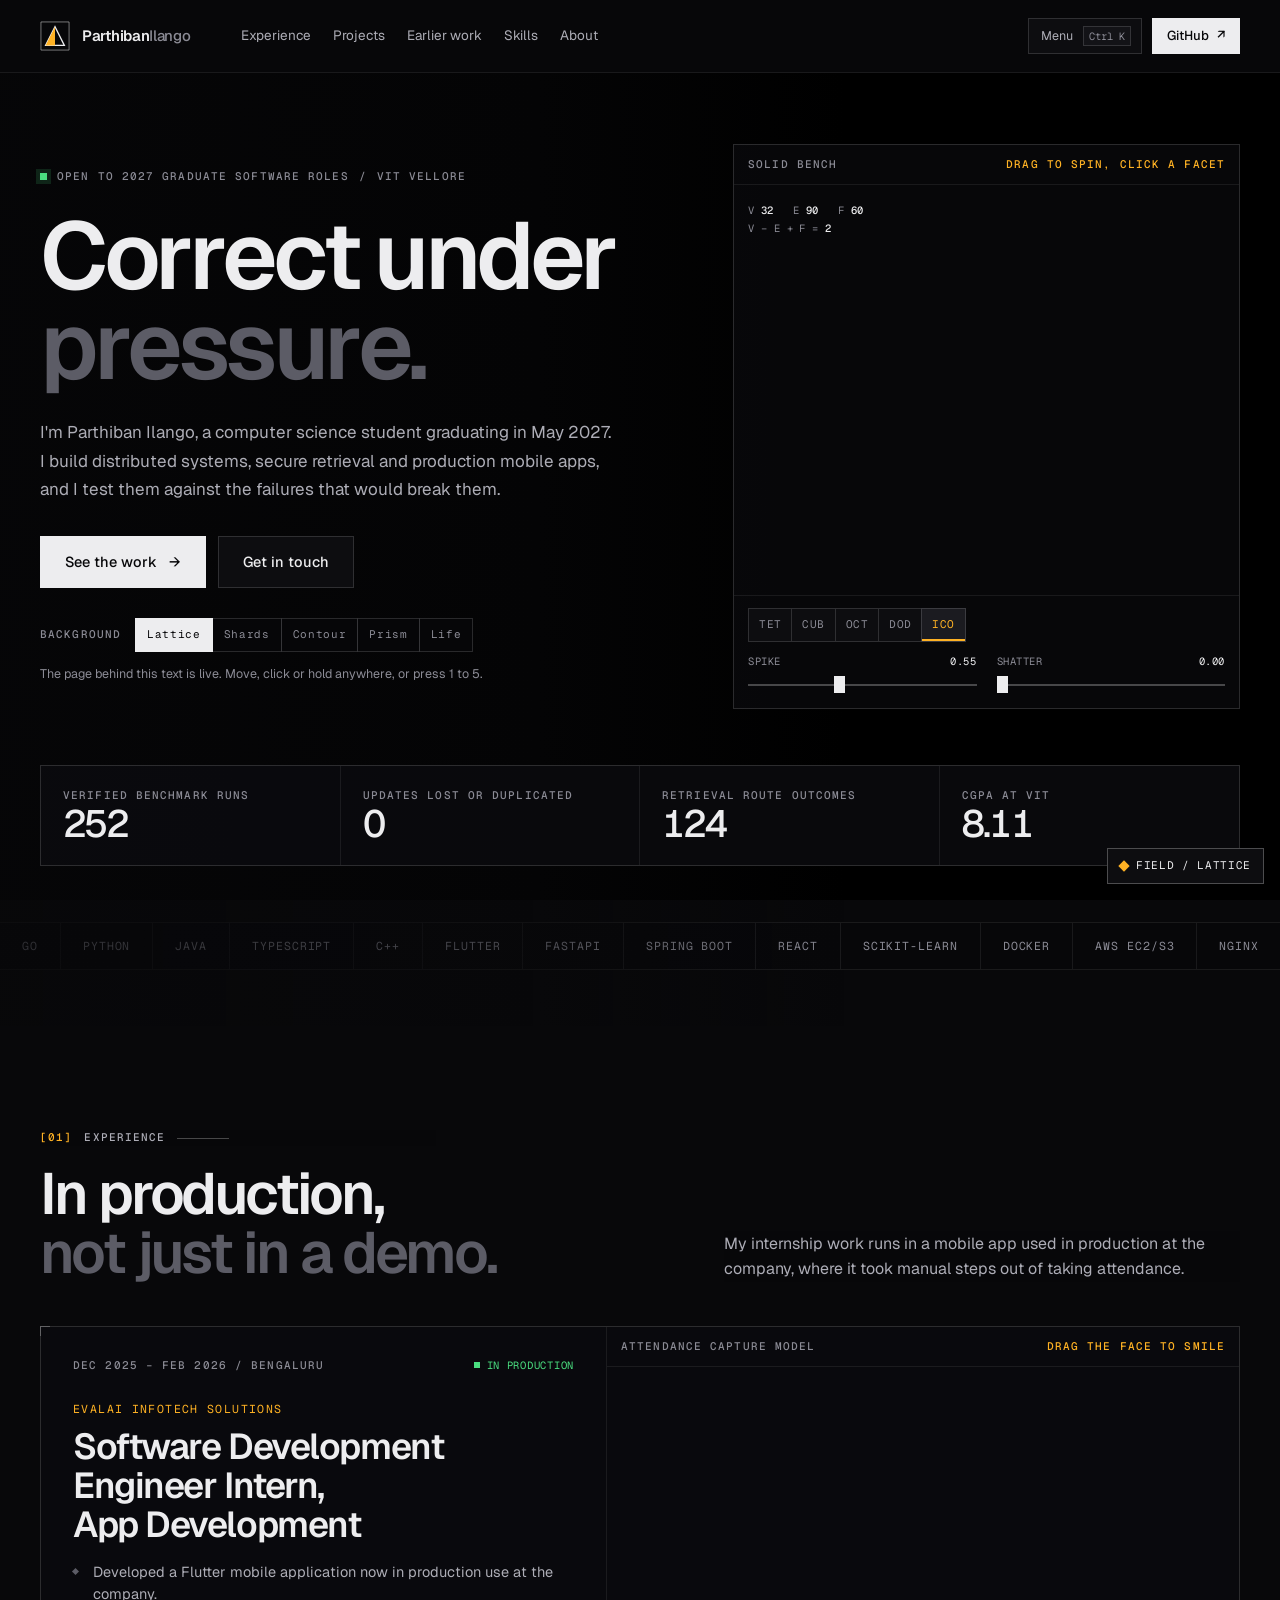
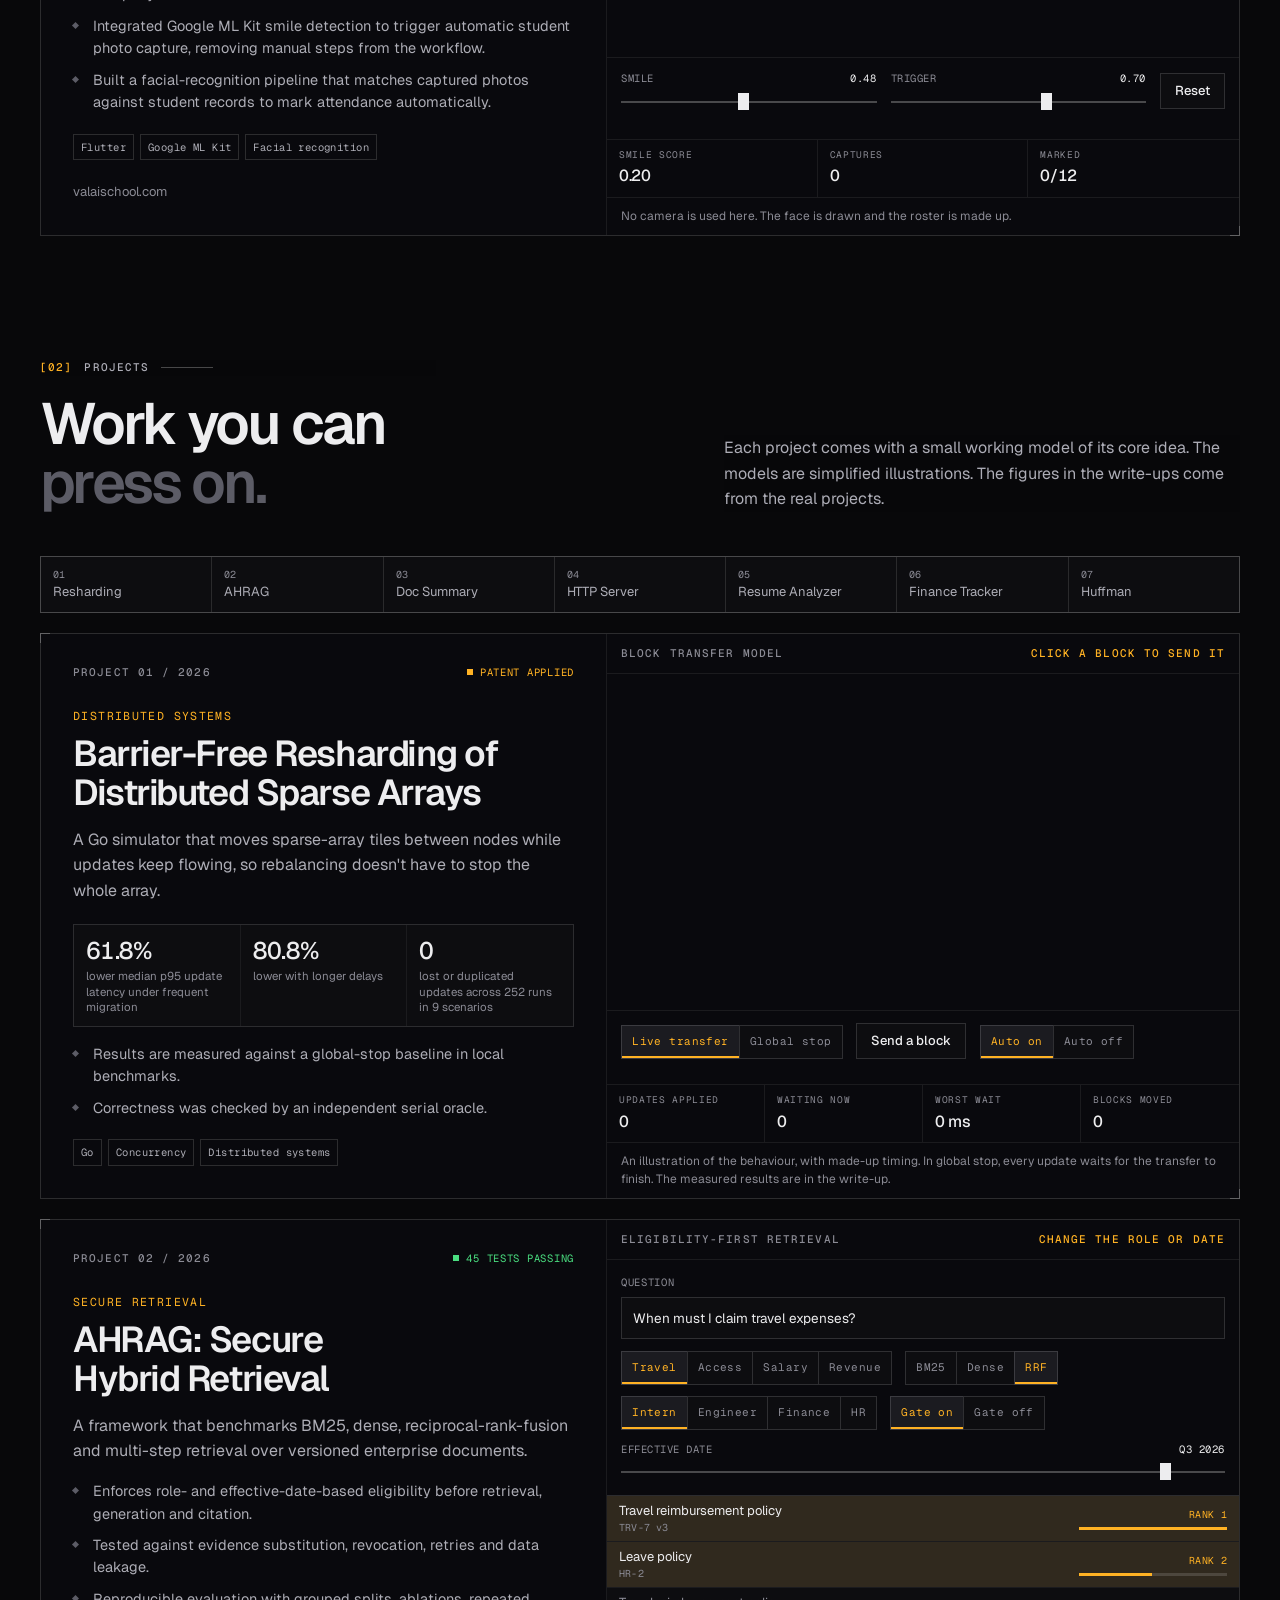
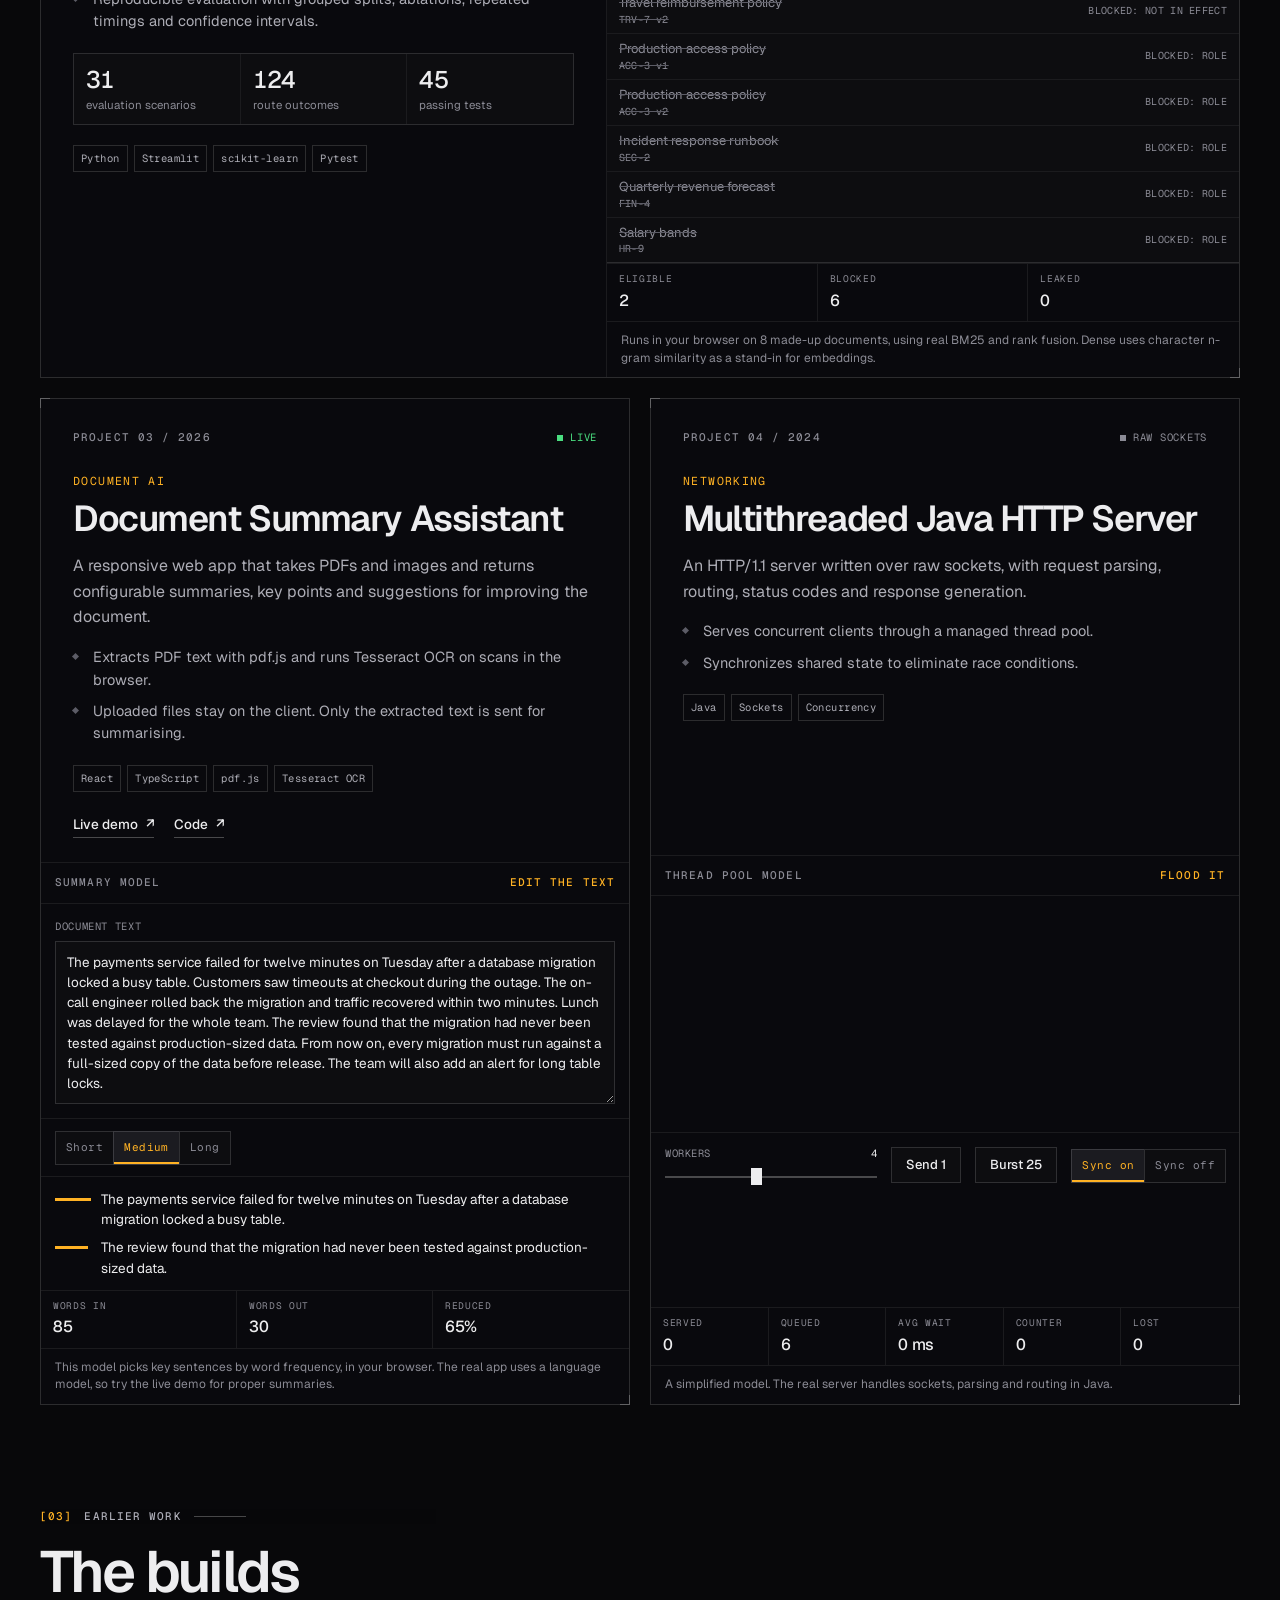
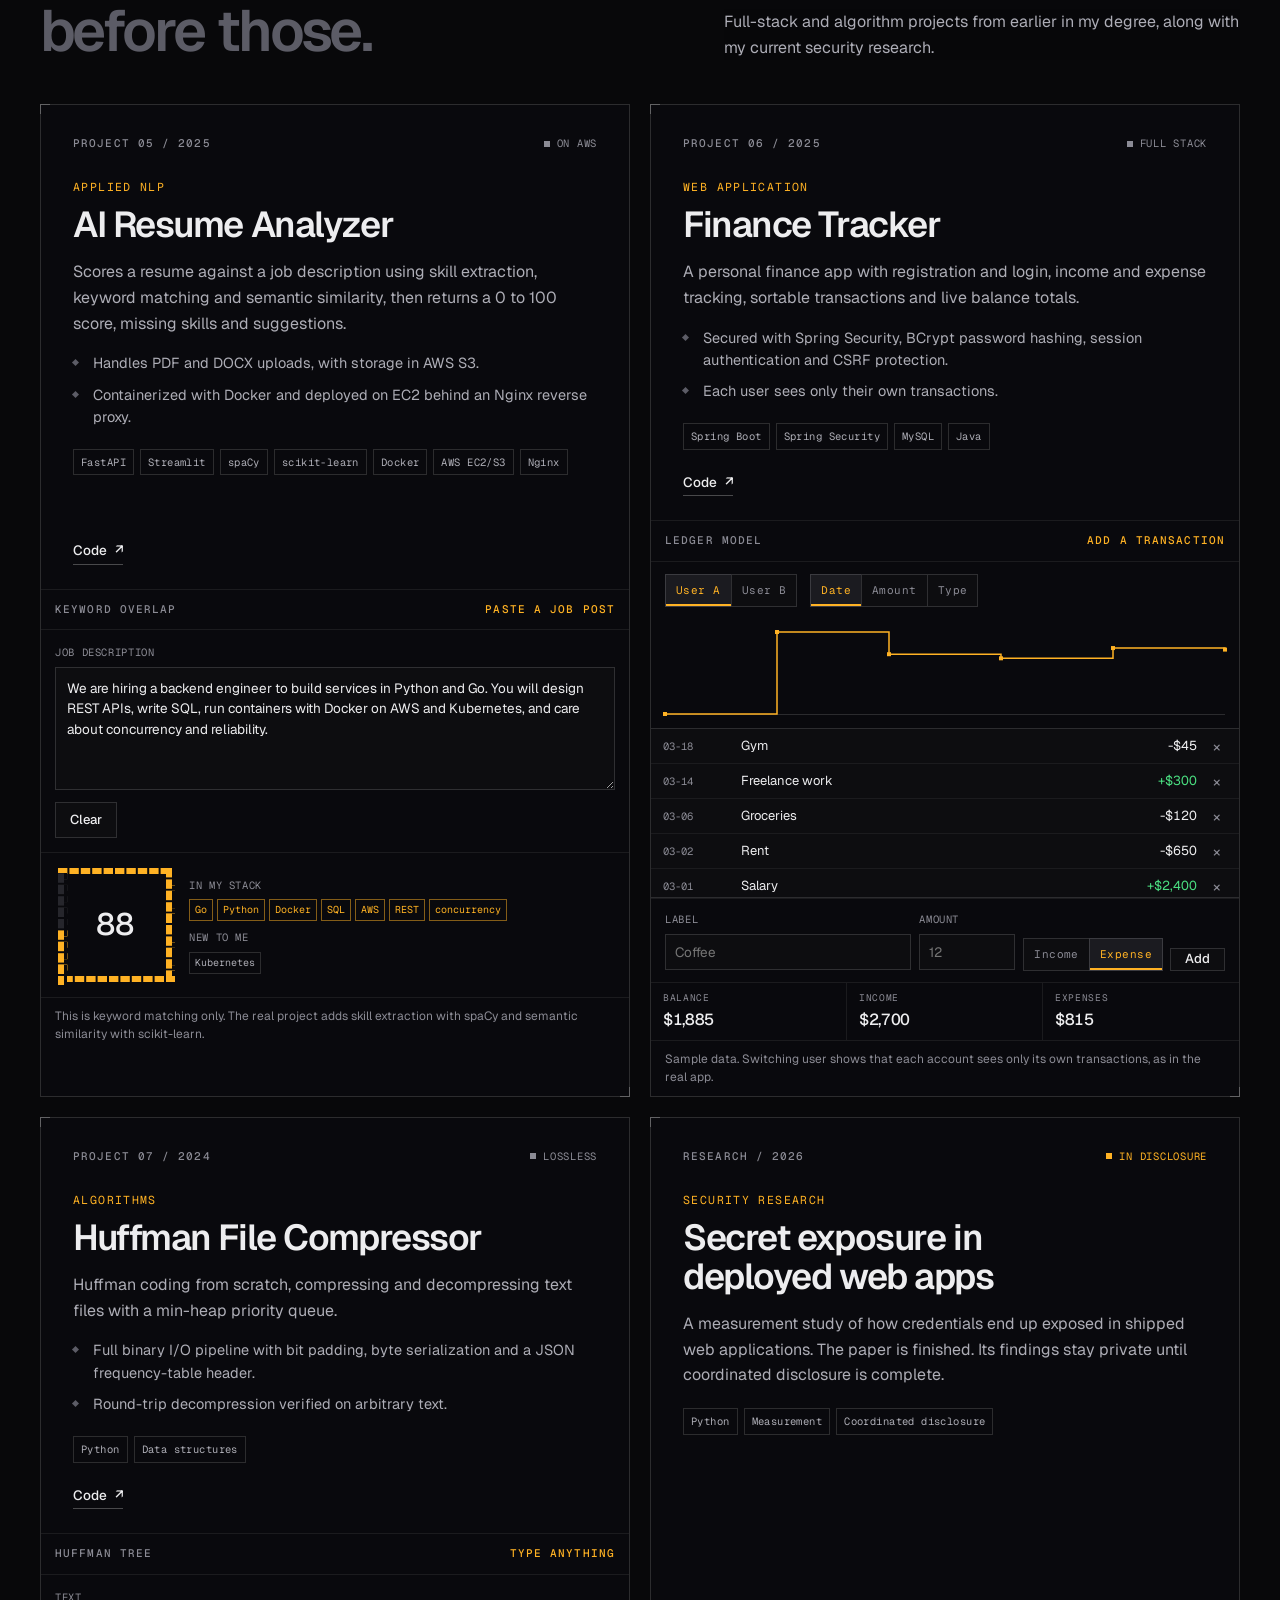
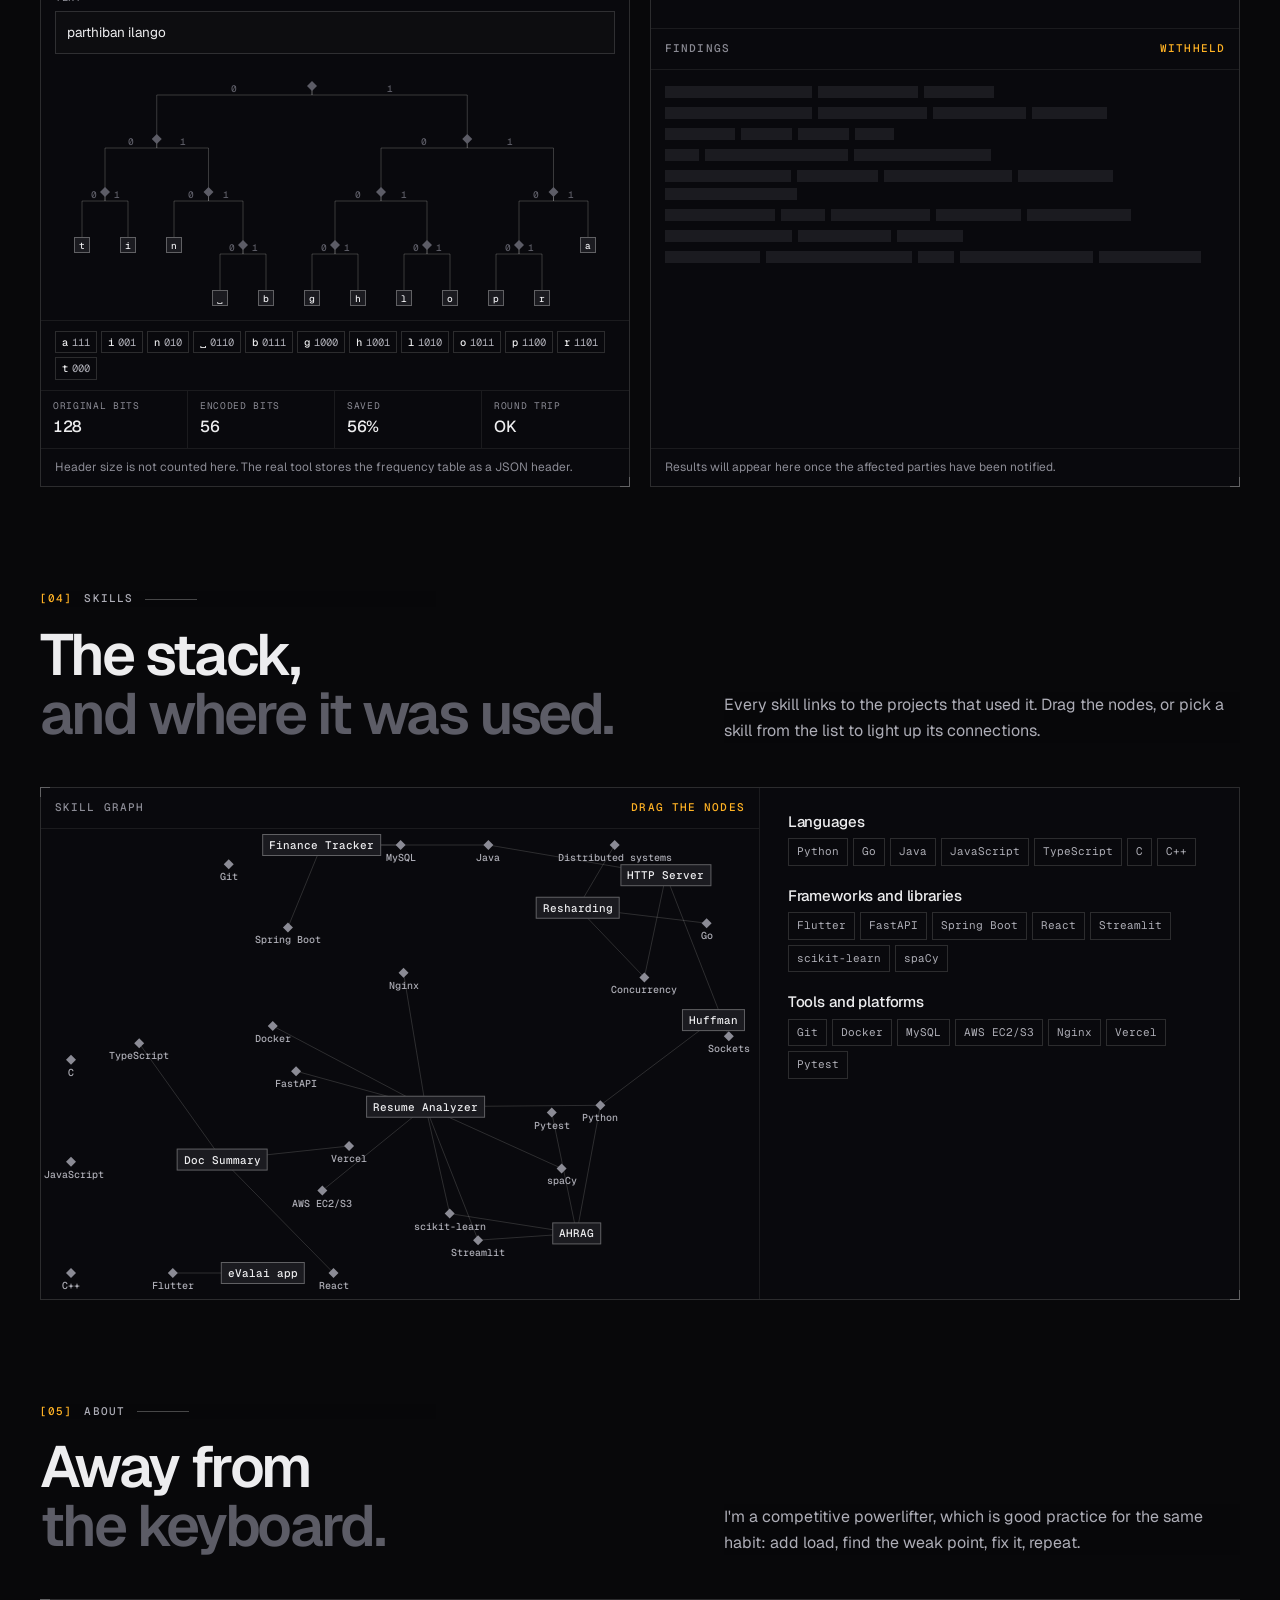
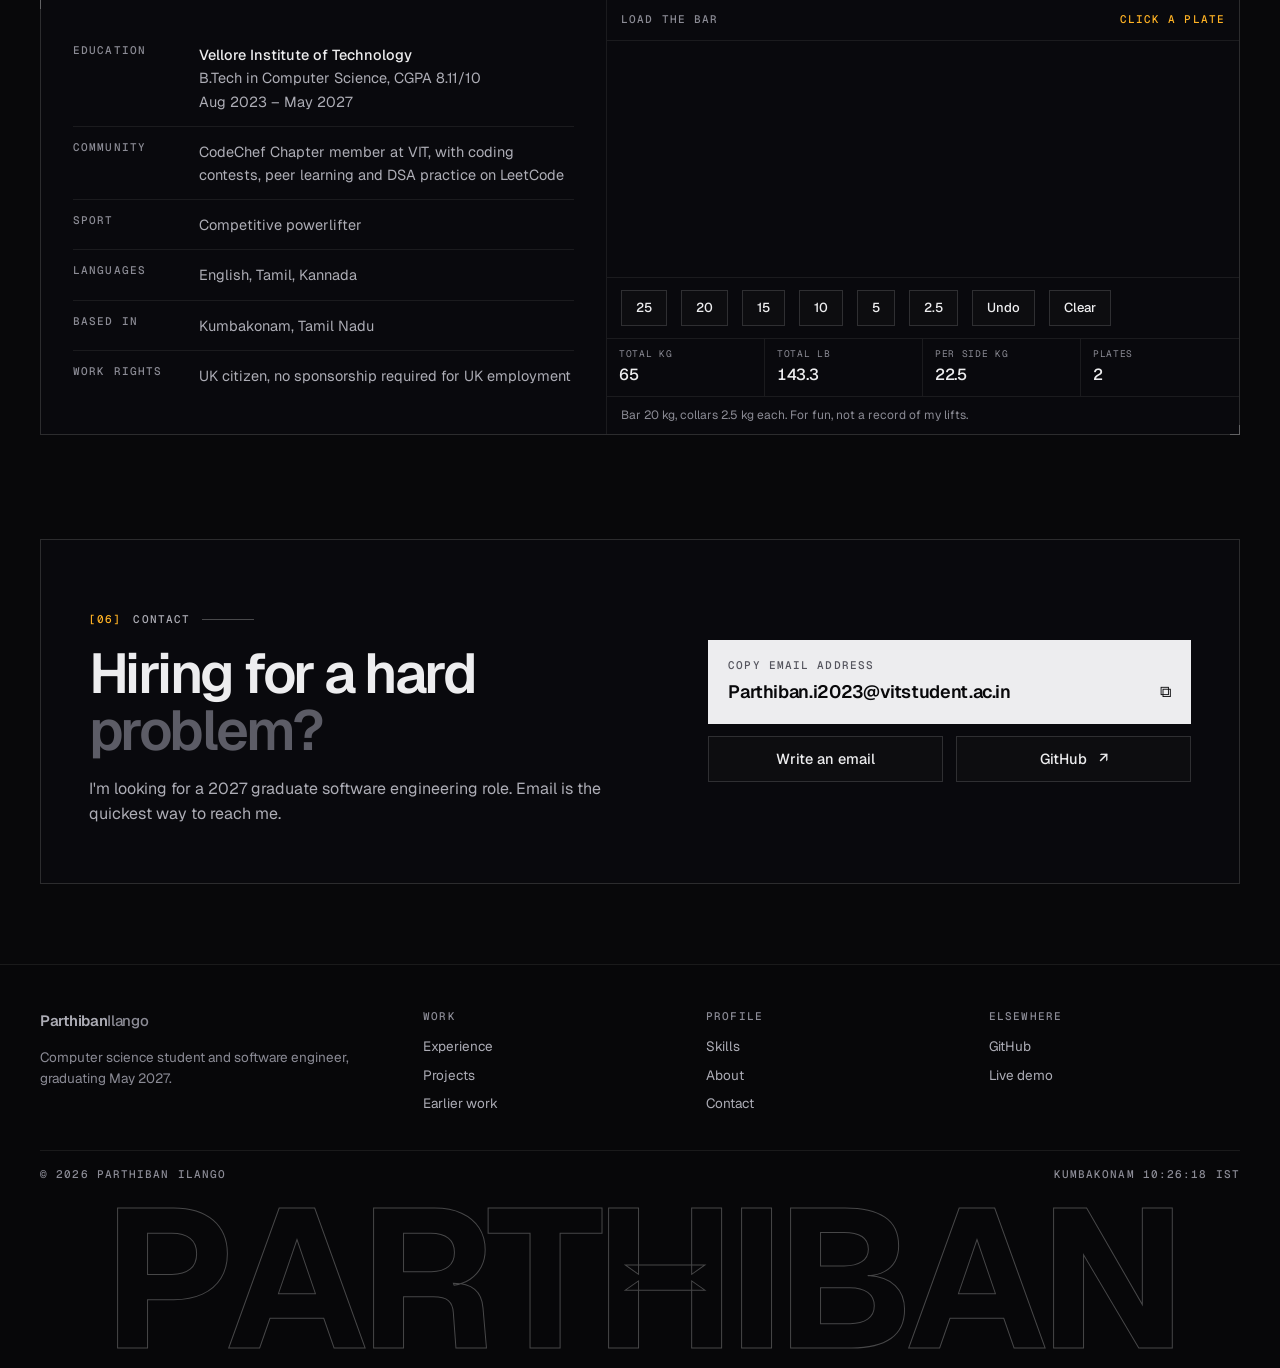
==== commit 6e11a88b: "Fix hero label on small screens" ====
--- a/docs/index.html
+++ b/docs/index.html
@@ -449,7 +449,9 @@
   .kbd-btn kbd { display: none; }
   .dock-b { padding: 0; width: 38px; justify-content: center; }
   .dock-b span { display: none; }
-  .eyebrow span { display: none; }
+  .eyebrow { row-gap: 2px; }
+  .eyebrow .sep { display: none; }
+  .eyebrow .vit { flex-basis: 100%; padding-left: 17px; }
   .tx-form { grid-template-columns: minmax(0, 1fr) 84px; }
   .contact { padding: 32px 18px; margin-top: 76px; }
   .side-l { grid-template-columns: minmax(0, 1fr); }
@@ -495,7 +497,7 @@
       <div class="wrap">
         <div class="hero-grid">
           <div class="hero-copy">
-            <p class="label eyebrow"><i class="dot"></i>Open to 2027 graduate software roles <span aria-hidden="true">/</span> VIT Vellore</p>
+            <p class="label eyebrow"><i class="dot"></i>Open to 2027 graduate software roles <span class="sep" aria-hidden="true">/</span> <span class="vit">VIT Vellore</span></p>
             <h1 id="title" aria-label="Correct under pressure.">
               <span class="ln" data-split aria-hidden="true">Correct under</span>
               <span class="ln dim" data-split aria-hidden="true">pressure.</span>
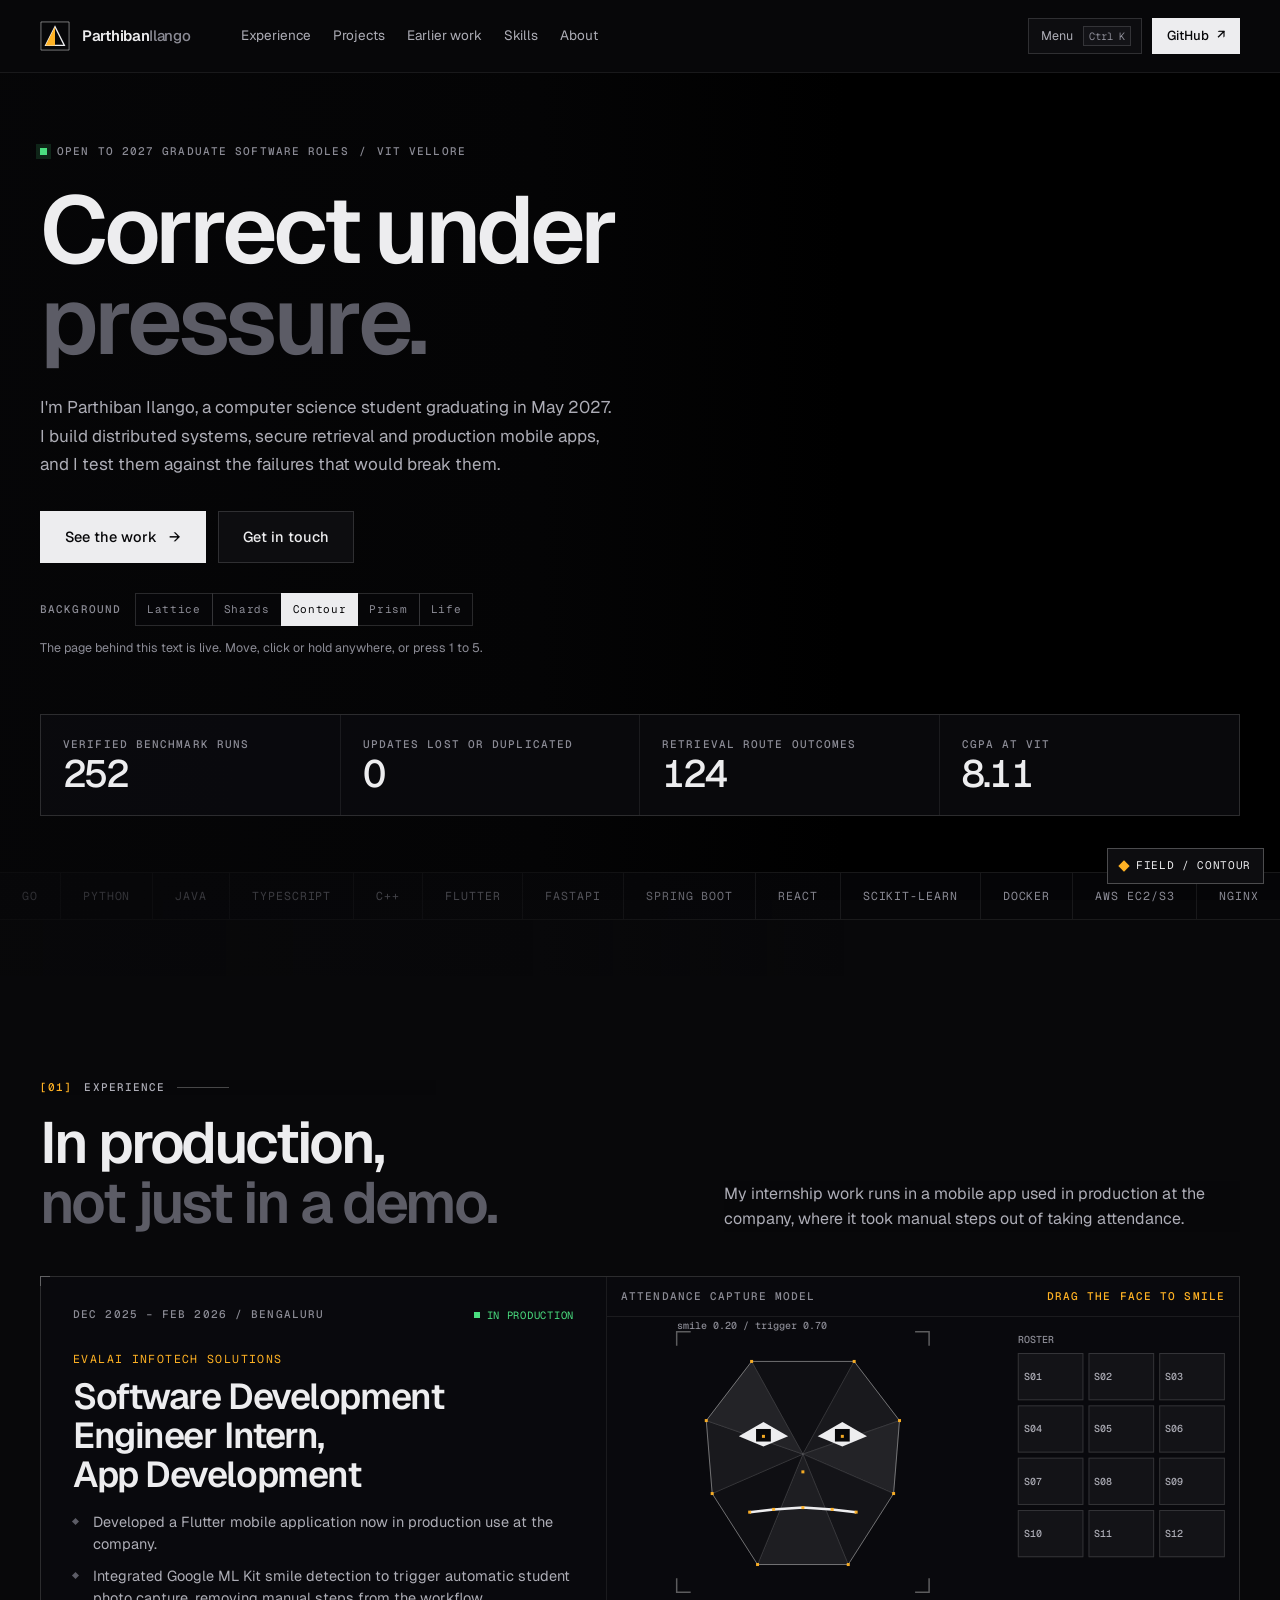
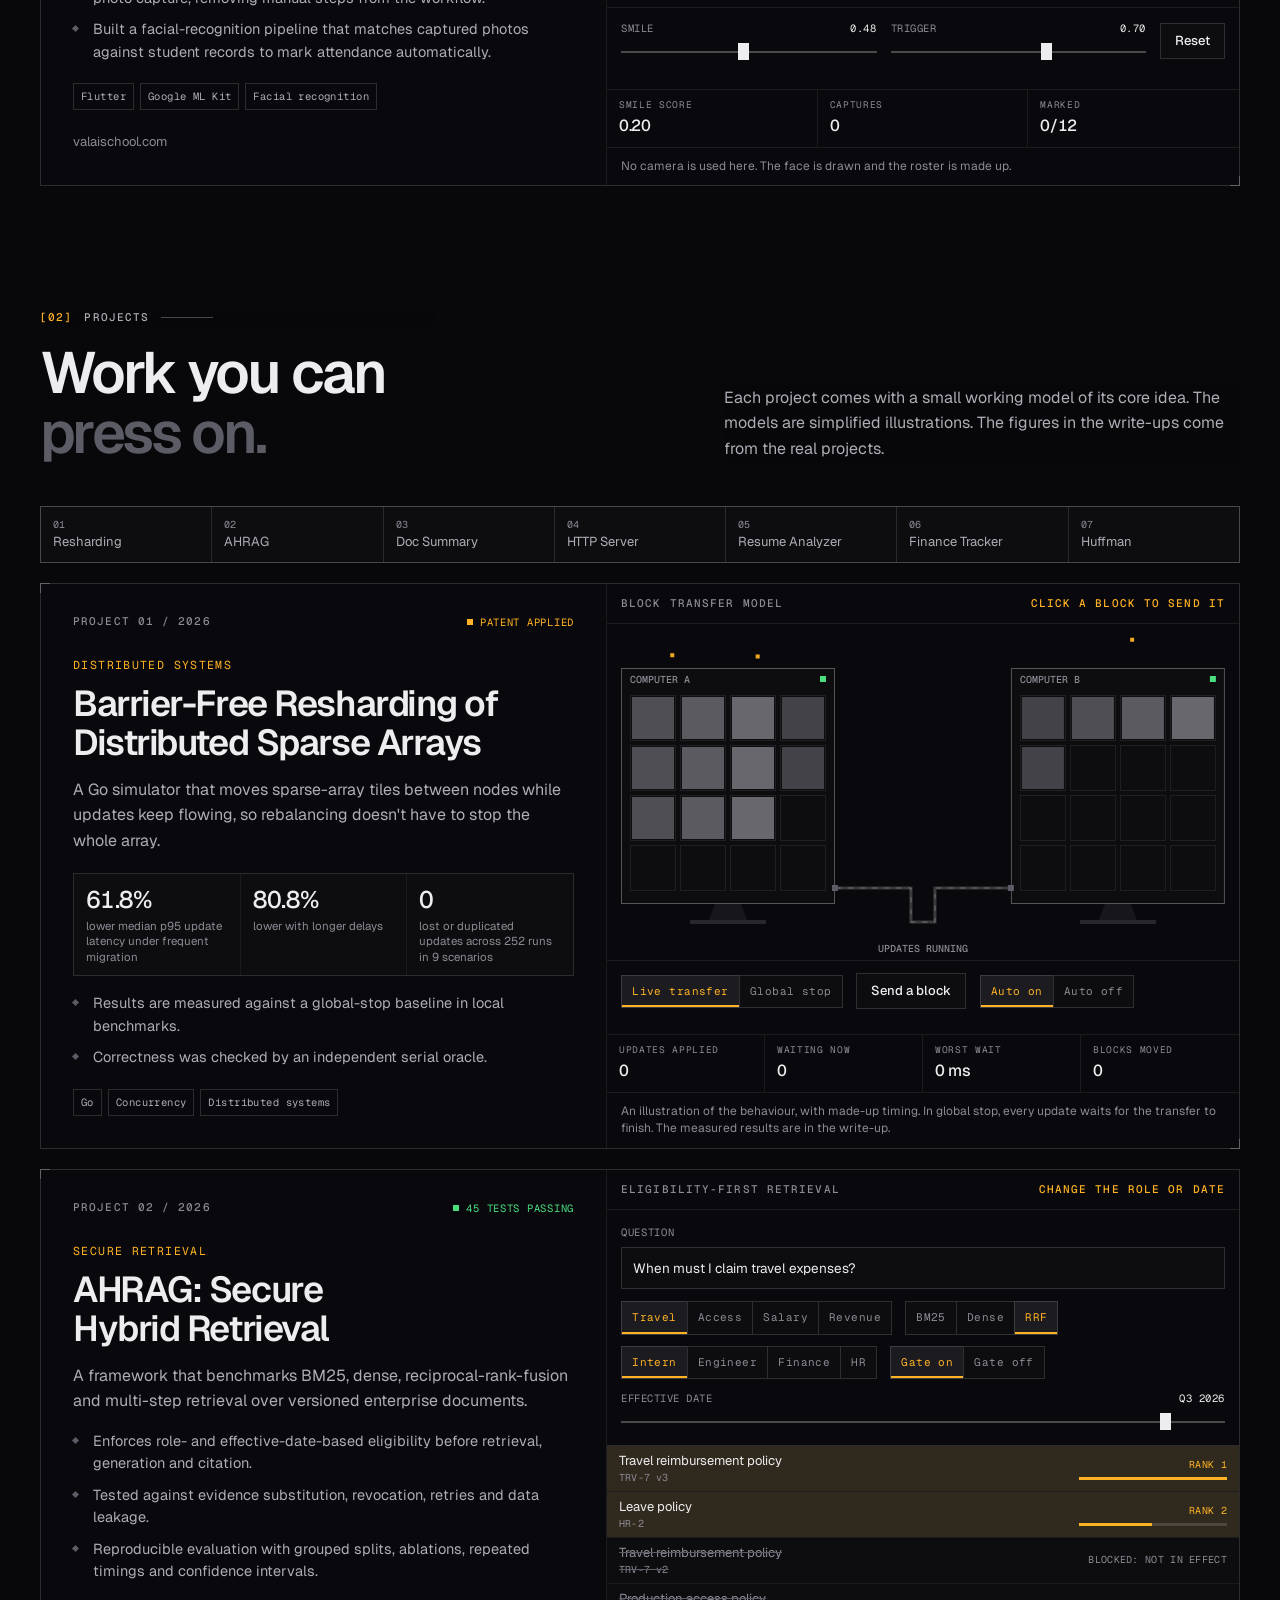
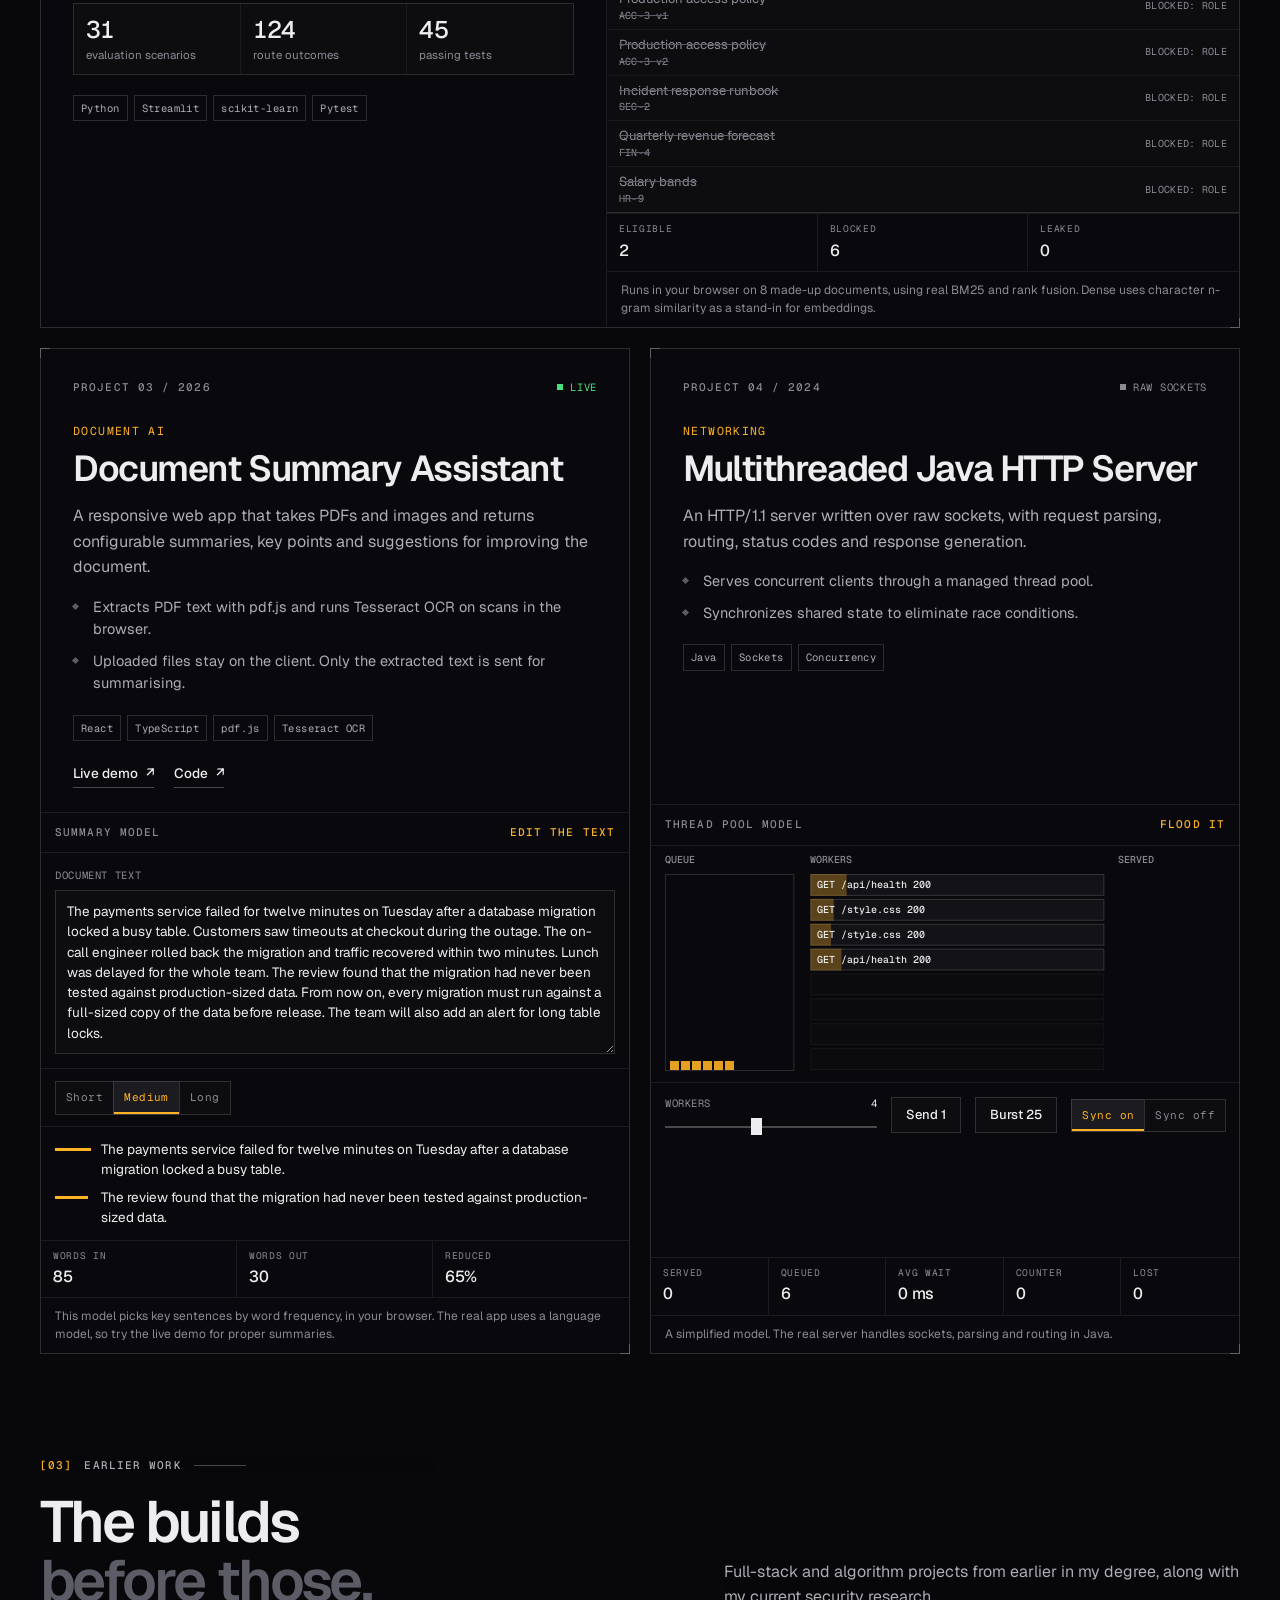
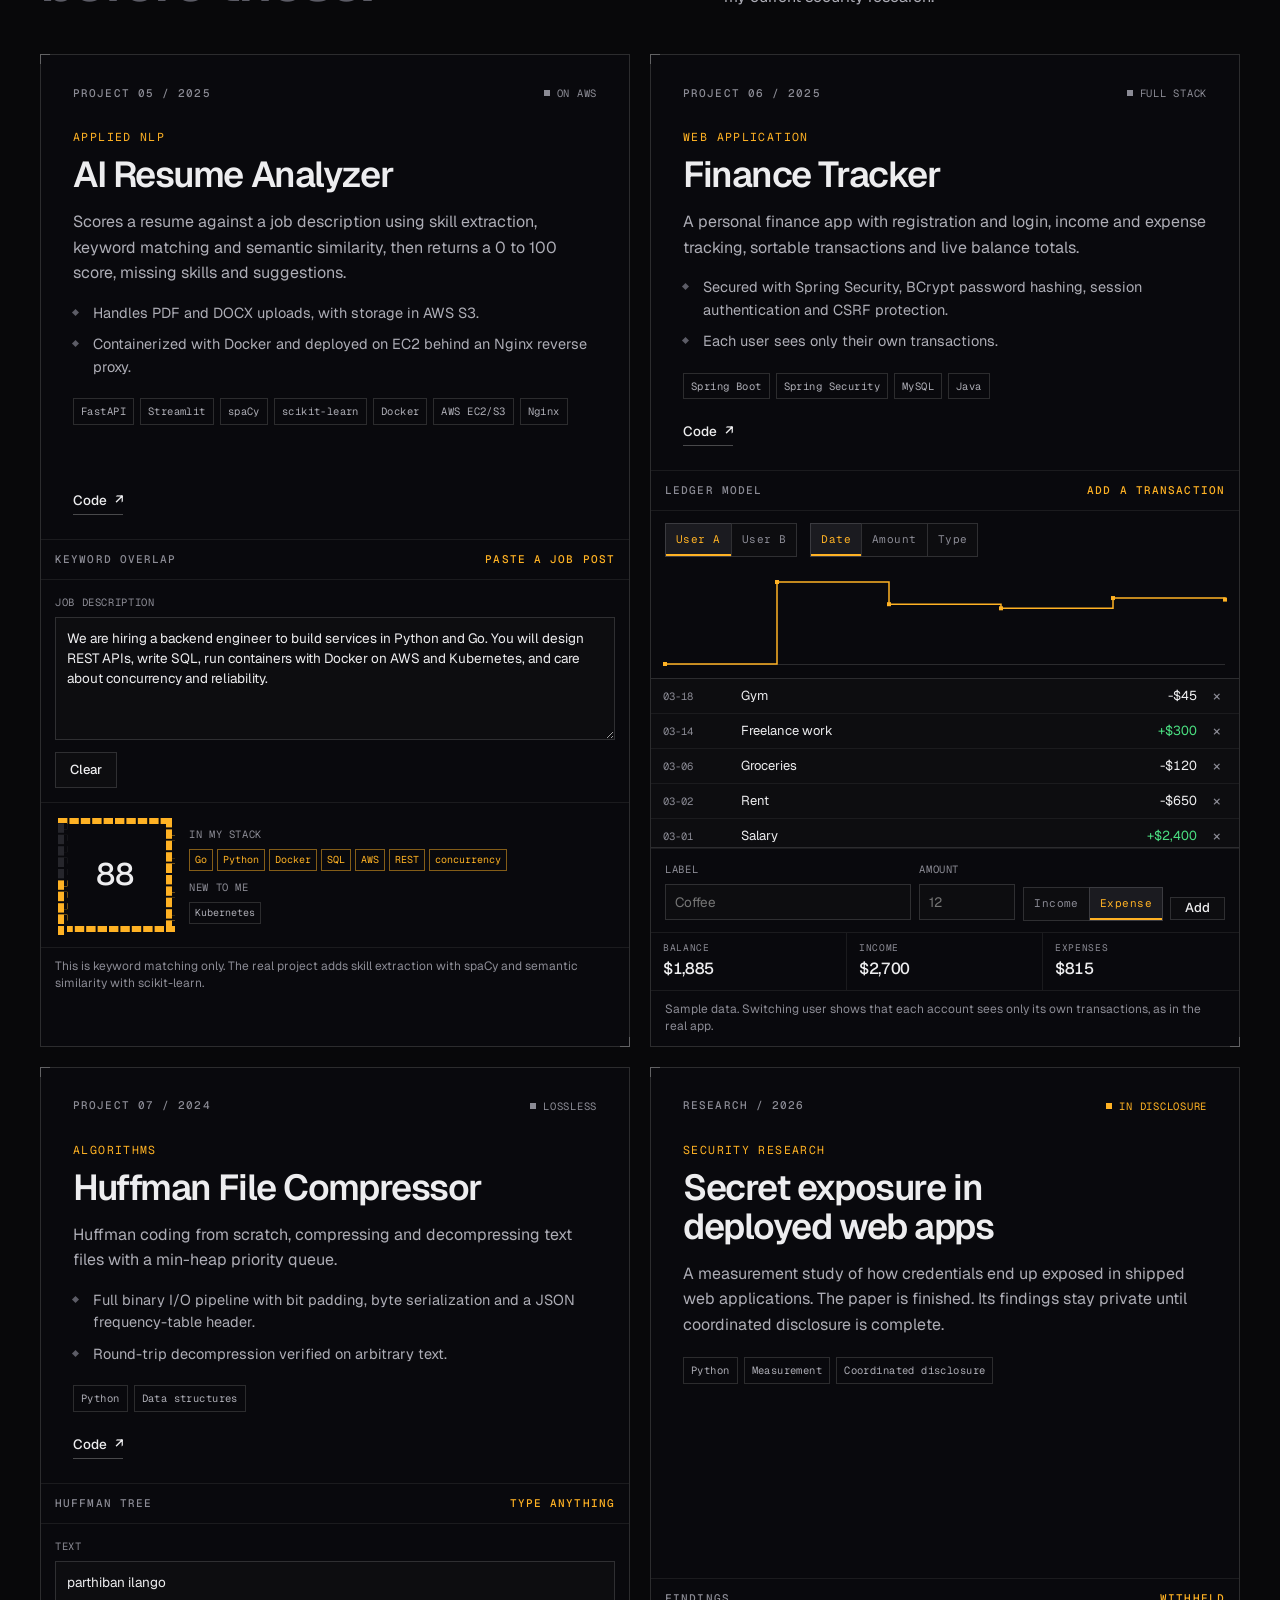
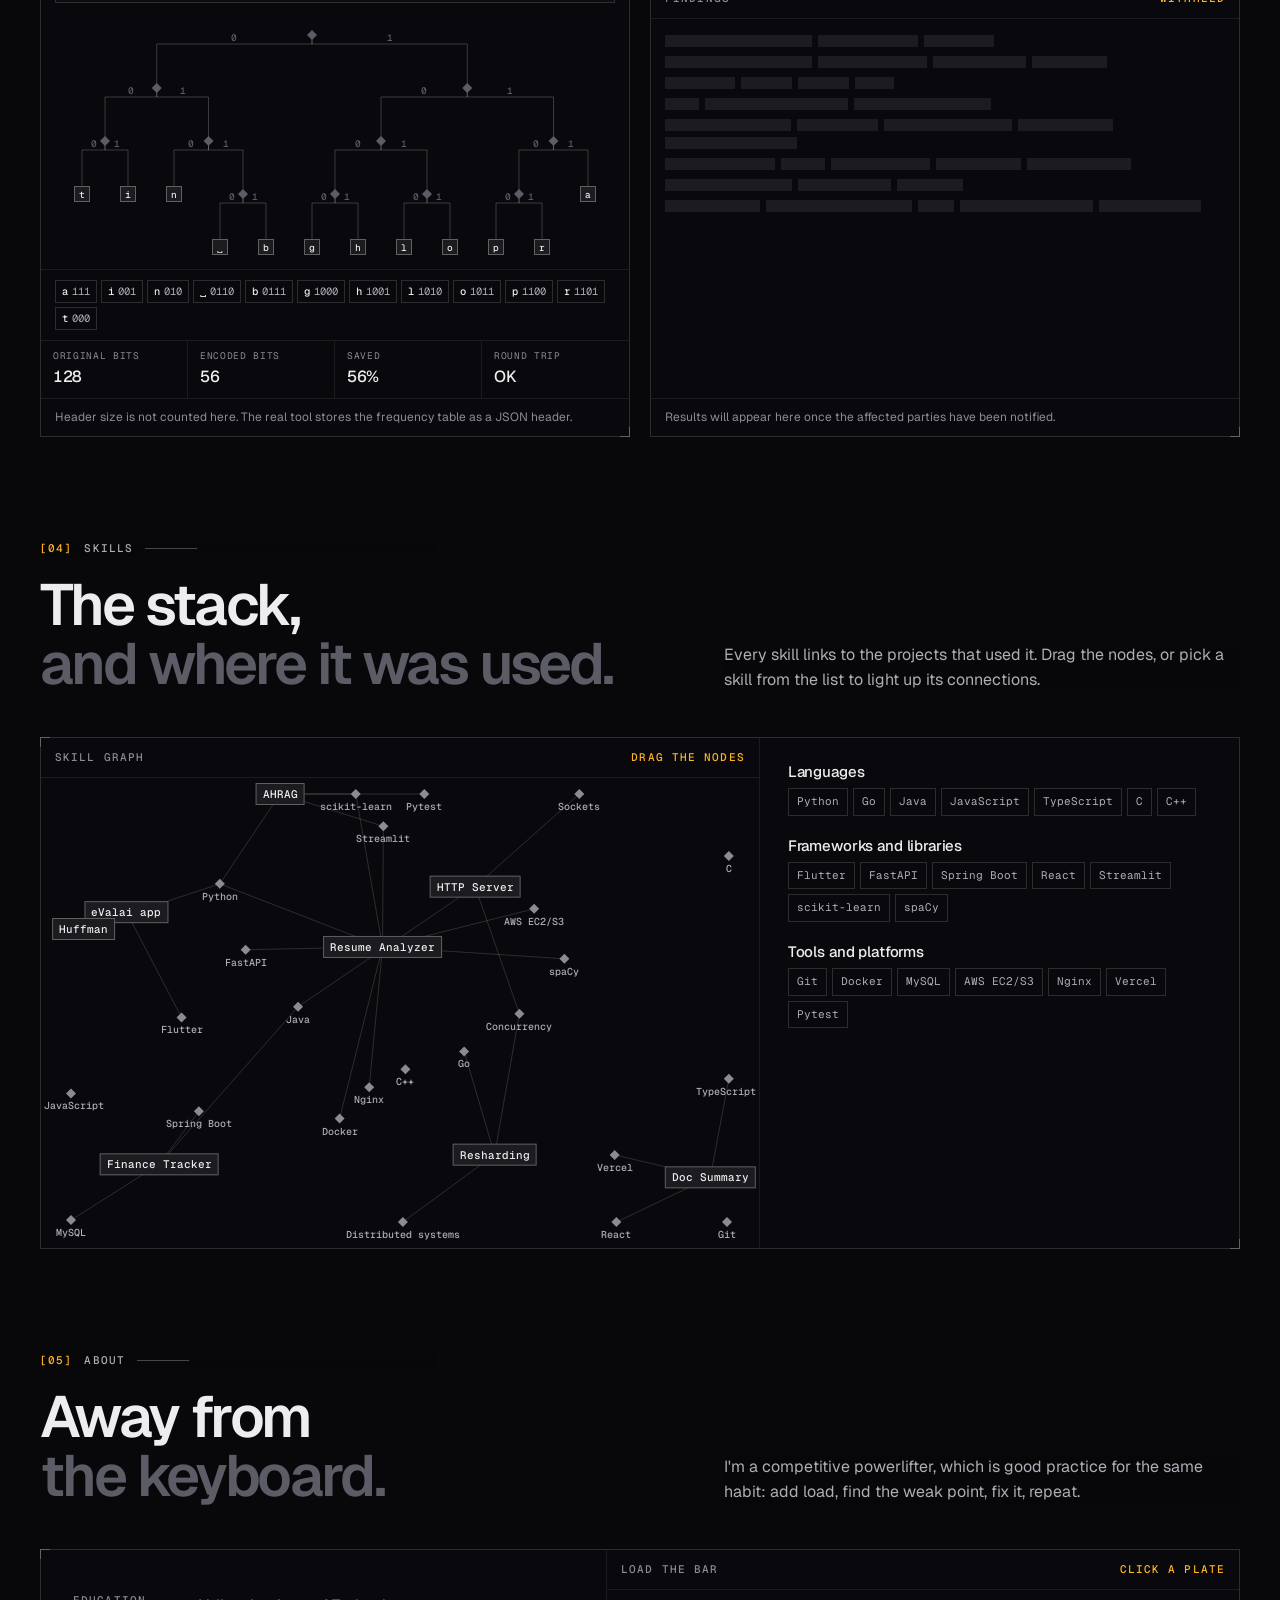
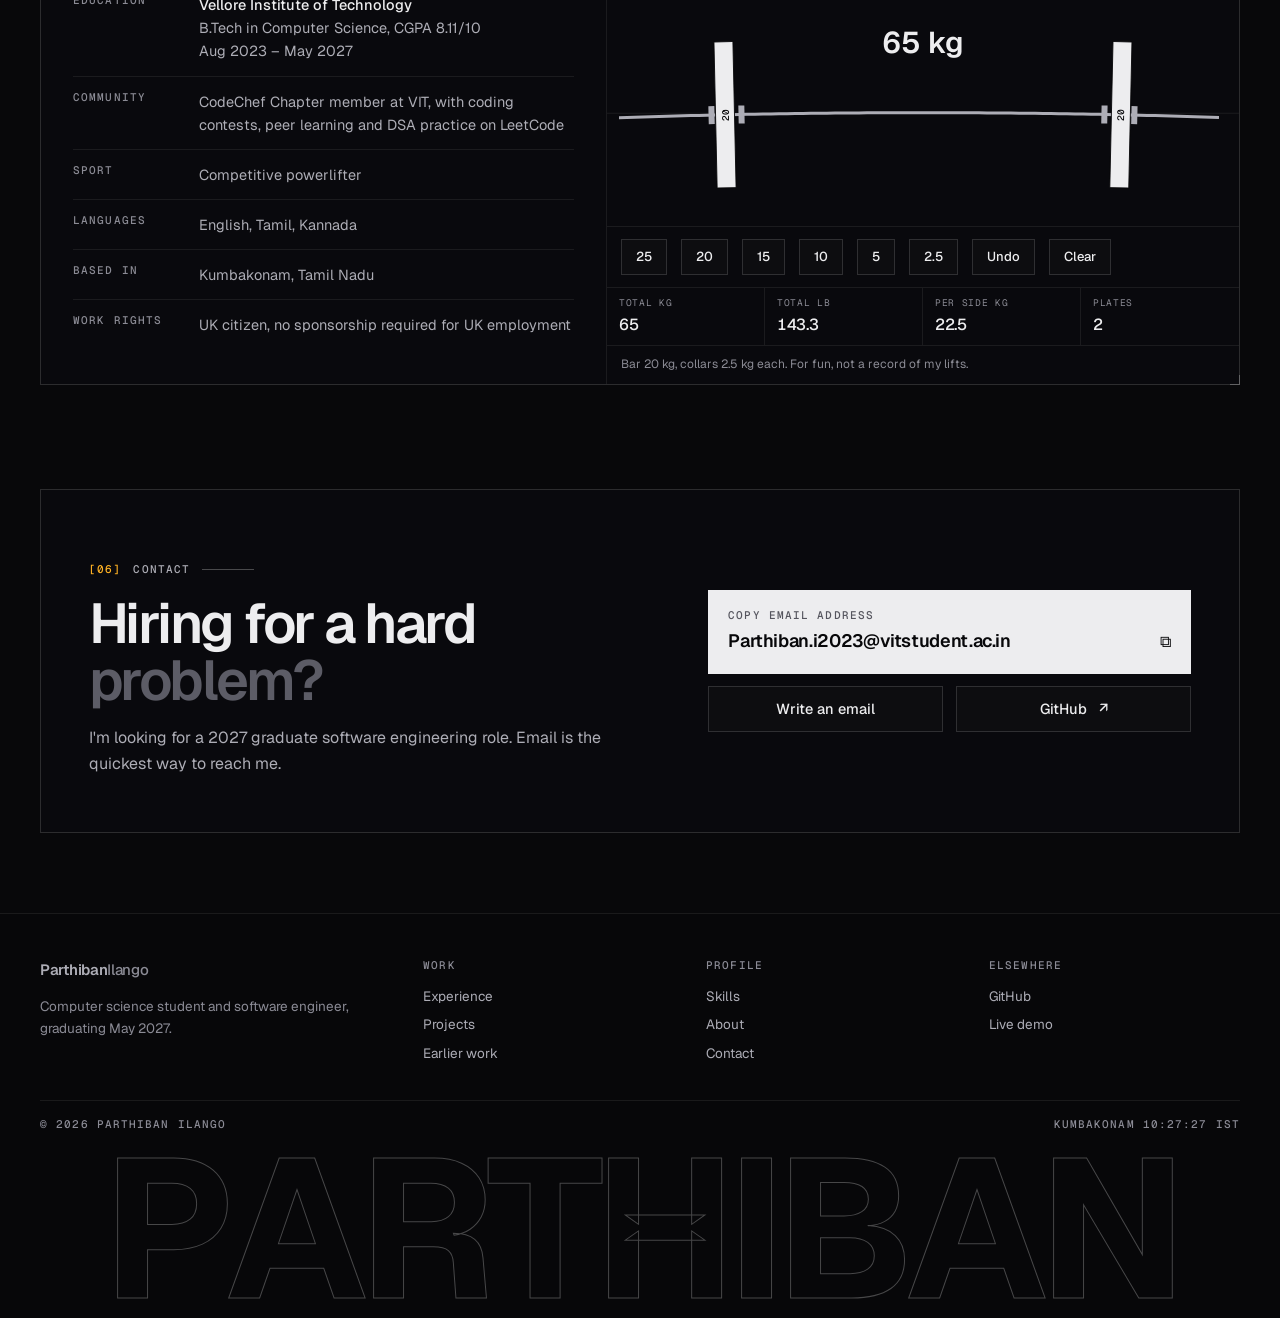
==== commit dcad1ecf: "Make Contour the default background and remove the hero solid" ====
--- a/docs/index.html
+++ b/docs/index.html
@@ -145,7 +145,7 @@
   content: ""; position: absolute; inset: 0; pointer-events: none;
   background: linear-gradient(90deg, rgba(8, 8, 10, 0.72) 0%, rgba(8, 8, 10, 0.5) 42%, rgba(8, 8, 10, 0) 66%);
 }
-.hero-grid { position: relative; display: grid; grid-template-columns: minmax(0, 1.12fr) minmax(0, 0.88fr); gap: 48px; align-items: center; }
+.hero-grid { position: relative; }
 .hero-copy { min-width: 0; }
 .eyebrow { display: flex; align-items: center; flex-wrap: wrap; gap: 10px; }
 .dot { width: 7px; height: 7px; background: var(--ok); box-shadow: 0 0 0 4px rgba(74, 222, 128, 0.14); flex: none; }
@@ -168,16 +168,6 @@
 .chip:hover { color: var(--t1); }
 .chip[aria-pressed="true"] { background: var(--t1); color: var(--bg); position: relative; z-index: 1; border-color: var(--t1); }
 .hint { font-size: 12.5px; color: var(--t3); margin-top: 12px; }
-
-/* polyhedron bench */
-.forge { position: relative; border: 1px solid var(--line-2); background: rgba(10, 10, 13, 0.72); min-width: 0; }
-.forge-h { display: flex; justify-content: space-between; gap: 12px; padding: 12px 14px; border-bottom: 1px solid var(--line); }
-#forge { display: block; width: 100%; height: clamp(300px, 34vw, 410px); cursor: grab; touch-action: pan-y; }
-#forge:active { cursor: grabbing; }
-.forge-ctl { padding: 12px 14px 14px; border-top: 1px solid var(--line); display: grid; gap: 12px; }
-.forge-row { display: grid; grid-template-columns: 1fr 1fr; gap: 12px 20px; }
-.euler { position: absolute; left: 14px; top: 56px; pointer-events: none; font-family: var(--mono); font-size: 10.5px; line-height: 1.75; color: var(--t3); letter-spacing: 0.04em; }
-.euler b { color: var(--t1); font-weight: 500; }
 
 /* controls */
 .seg { display: flex; flex-wrap: wrap; }
@@ -422,7 +412,6 @@
 #toast.on { opacity: 1; transform: translate(-50%, 0); }
 
 @media (max-width: 1040px) {
-  .hero-grid { grid-template-columns: minmax(0, 1fr); }
   .hero::before { background: rgba(8, 8, 10, 0.42); }
   .case, .about, .skills { grid-template-columns: minmax(0, 1fr); }
   .case-v { border-left: 0; border-top: 1px solid var(--line); }
@@ -512,13 +501,6 @@
               <div class="chips" id="mode-chips" role="group" aria-label="Background style"></div>
             </div>
             <p class="hint">The page behind this text is live. Move, click or hold anywhere, or press 1 to 5.</p>
-          </div>
-
-          <div class="forge" data-nofield>
-            <div class="forge-h"><span class="label">Solid bench</span><span class="label" style="color:var(--accent)">Drag to spin, click a facet</span></div>
-            <canvas id="forge" role="img" aria-label="A rotating sharp geometric solid you can drag and reshape"></canvas>
-            <div class="euler" id="euler" aria-hidden="true"></div>
-            <div class="forge-ctl" id="forge-ctl"></div>
           </div>
         </div>
 
@@ -1186,9 +1168,10 @@
 }`;
 
 const MODES = ["Lattice", "Shards", "Contour", "Prism", "Life"];
+const DEFAULT_MODE = 2;
 
 const Field = {
-  mode: store.get("mode", 0) % MODES.length,
+  mode: store.get("background", DEFAULT_MODE) % MODES.length,
   density: 1,
   force: 1,
   paused: false,
@@ -1340,14 +1323,14 @@
     Field.mode = m;
     mix = 0;
     dirty = true;
-    store.set("mode", m);
+    store.set("background", m);
     Field.listeners.forEach((f) => f(m));
   };
   Field.reset = () => {
     Field.density = 1;
     Field.force = 1;
     Field.paused = false;
-    Field.setMode(0);
+    Field.setMode(DEFAULT_MODE);
     if (life) lifeSeed();
     dirty = true;
   };
@@ -1460,266 +1443,6 @@
       }
     }
   });
-}
-
-/* Hero solid: real polyhedra built from vertex data, with spikes, shatter and clickable facets. */
-const V3 = {
-  sub: (a, b) => [a[0] - b[0], a[1] - b[1], a[2] - b[2]],
-  add: (a, b) => [a[0] + b[0], a[1] + b[1], a[2] + b[2]],
-  mul: (a, s) => [a[0] * s, a[1] * s, a[2] * s],
-  dot: (a, b) => a[0] * b[0] + a[1] * b[1] + a[2] * b[2],
-  cross: (a, b) => [a[1] * b[2] - a[2] * b[1], a[2] * b[0] - a[0] * b[2], a[0] * b[1] - a[1] * b[0]],
-  norm(a) {
-    const l = Math.hypot(a[0], a[1], a[2]) || 1;
-    return [a[0] / l, a[1] / l, a[2] / l];
-  },
-  avg(list) {
-    const s = list.reduce((m, v) => V3.add(m, v), [0, 0, 0]);
-    return V3.mul(s, 1 / list.length);
-  },
-};
-
-function outward(verts, f) {
-  const c = V3.avg(f.map((i) => verts[i]));
-  const n = V3.cross(V3.sub(verts[f[1]], verts[f[0]]), V3.sub(verts[f[2]], verts[f[0]]));
-  return V3.dot(n, c) < 0 ? [...f].reverse() : f;
-}
-function triFaces(raw) {
-  const v = raw.map(V3.norm);
-  let min = Infinity;
-  for (let i = 0; i < v.length; i++) for (let j = i + 1; j < v.length; j++) min = Math.min(min, Math.hypot(...V3.sub(v[i], v[j])));
-  const adj = (i, j) => Math.abs(Math.hypot(...V3.sub(v[i], v[j])) - min) < 1e-6;
-  const f = [];
-  for (let i = 0; i < v.length; i++)
-    for (let j = i + 1; j < v.length; j++)
-      for (let k = j + 1; k < v.length; k++) if (adj(i, j) && adj(j, k) && adj(i, k)) f.push(outward(v, [i, j, k]));
-  return { v, f };
-}
-function dual(p) {
-  const v = p.f.map((f) => V3.norm(V3.avg(f.map((i) => p.v[i]))));
-  const f = p.v.map((axis, i) => {
-    const around = p.f.map((_, k) => k).filter((k) => p.f[k].includes(i));
-    const u = V3.norm(V3.sub(v[around[0]], V3.mul(axis, V3.dot(v[around[0]], axis))));
-    const w = V3.cross(axis, u);
-    around.sort((a, b) => Math.atan2(V3.dot(v[a], w), V3.dot(v[a], u)) - Math.atan2(V3.dot(v[b], w), V3.dot(v[b], u)));
-    return outward(v, around);
-  });
-  return { v, f };
-}
-const PHI = (1 + Math.sqrt(5)) / 2;
-const ICO = triFaces([[0, 1, PHI], [0, -1, PHI], [0, 1, -PHI], [0, -1, -PHI], [1, PHI, 0], [-1, PHI, 0], [1, -PHI, 0], [-1, -PHI, 0], [PHI, 0, 1], [-PHI, 0, 1], [PHI, 0, -1], [-PHI, 0, -1]]);
-const OCT = triFaces([[1, 0, 0], [-1, 0, 0], [0, 1, 0], [0, -1, 0], [0, 0, 1], [0, 0, -1]]);
-const TET = triFaces([[1, 1, 1], [1, -1, -1], [-1, 1, -1], [-1, -1, 1]]);
-const SOLIDS = { TET: TET, CUB: dual(OCT), OCT: OCT, DOD: dual(ICO), ICO: ICO };
-
-function mmul(a, b) {
-  const r = new Array(9);
-  for (let i = 0; i < 3; i++) for (let j = 0; j < 3; j++) r[i * 3 + j] = a[i * 3] * b[j] + a[i * 3 + 1] * b[3 + j] + a[i * 3 + 2] * b[6 + j];
-  return r;
-}
-const rotY = (t) => [Math.cos(t), 0, Math.sin(t), 0, 1, 0, -Math.sin(t), 0, Math.cos(t)];
-const rotX = (t) => [1, 0, 0, 0, Math.cos(t), -Math.sin(t), 0, Math.sin(t), Math.cos(t)];
-const apply = (m, v) => [m[0] * v[0] + m[1] * v[1] + m[2] * v[2], m[3] * v[0] + m[4] * v[1] + m[5] * v[2], m[6] * v[0] + m[7] * v[1] + m[8] * v[2]];
-
-function initForge() {
-  const cv = $("#forge");
-  const s = fit(cv);
-  const ctx = s.ctx;
-  let name = store.get("solid", "ICO");
-  if (!SOLIDS[name]) name = "ICO";
-  let R = mmul(rotX(-0.35), rotY(0.5));
-  let vx = REDUCED ? 0 : 0.18, vy = REDUCED ? 0 : 0.34, spike = store.get("spike", 0.55), shatter = 0, spin = !REDUCED;
-  let pop = [], popV = [], hover = -1;
-  let drag = null, moved = 0;
-  let light = [-0.55, -0.6, 0.6];
-  let frameTris = [];
-
-  function resetPop() {
-    const n = SOLIDS[name].f.length;
-    pop = new Array(n).fill(0);
-    popV = new Array(n).fill(0);
-  }
-  resetPop();
-
-  const euler = $("#euler");
-  function showEuler() {
-    const p = SOLIDS[name];
-    const stel = spike > 0.001;
-    const V = p.v.length + (stel ? p.f.length : 0);
-    const F = stel ? p.f.reduce((m, f) => m + f.length, 0) : p.f.length;
-    const E = V + F - 2;
-    euler.innerHTML = `V <b>${V}</b> &nbsp; E <b>${E}</b> &nbsp; F <b>${F}</b><br>V − E + F = <b>2</b>`;
-  }
-  showEuler();
-
-  const ctl = $("#forge-ctl");
-  const shapes = seg(Object.keys(SOLIDS), name, (v) => {
-    name = v;
-    store.set("solid", v);
-    resetPop();
-    showEuler();
-    vx += 1.3;
-    vy += 1.9;
-  }, "Solid");
-  const row = document.createElement("div");
-  row.className = "forge-row";
-  row.append(
-    slider("Spike", 0, 1.4, 0.01, spike, (v) => v.toFixed(2), (v) => {
-      spike = v;
-      store.set("spike", v);
-      showEuler();
-    }),
-    slider("Shatter", 0, 1, 0.01, 0, (v) => v.toFixed(2), (v) => (shatter = v))
-  );
-  ctl.append(shapes, row);
-
-  function tris() {
-    const p = SOLIDS[name];
-    const out = [];
-    p.f.forEach((f, fi) => {
-      const pts = f.map((i) => p.v[i]);
-      const c = V3.avg(pts);
-      const n = V3.norm(c);
-      const off = V3.mul(n, shatter * 0.7 + pop[fi]);
-      if (spike > 0.001) {
-        const apex = V3.add(c, V3.mul(n, spike));
-        pts.forEach((a, i) => {
-          const b = pts[(i + 1) % pts.length];
-          out.push({ pts: [a, b, apex].map((q) => V3.add(q, off)), fi });
-        });
-      } else {
-        out.push({ pts: pts.map((q) => V3.add(q, off)), fi });
-      }
-    });
-    return out;
-  }
-
-  function draw() {
-    const { w, h } = s;
-    ctx.clearRect(0, 0, w, h);
-    const scale = Math.min(w, h) * 0.27 / (1 + Math.min(spike, 1) * 0.28 + shatter * 0.12);
-    const cx = w / 2, cy = h / 2;
-    const proj = (v) => {
-      const k = 4.2 / (4.2 - v[2]);
-      return [cx + v[0] * scale * k, cy + v[1] * scale * k, v[2]];
-    };
-    const L = V3.norm(light);
-    frameTris = tris().map((t) => {
-      const w3 = t.pts.map((q) => apply(R, q));
-      const n = V3.norm(V3.cross(V3.sub(w3[1], w3[0]), V3.sub(w3[2], w3[0])));
-      const scr = w3.map(proj);
-      return { fi: t.fi, n, scr, z: w3.reduce((m, q) => m + q[2], 0) / w3.length };
-    });
-    frameTris.sort((a, b) => a.z - b.z);
-    for (const t of frameTris) {
-      const facing = t.n[2] > 0;
-      const k = Math.max(0, V3.dot(t.n, L));
-      ctx.beginPath();
-      t.scr.forEach((q, i) => (i ? ctx.lineTo(q[0], q[1]) : ctx.moveTo(q[0], q[1])));
-      ctx.closePath();
-      if (facing) {
-        const g = Math.round(13 + 44 * k);
-        ctx.fillStyle = `rgba(${g},${g},${g + 4},.96)`;
-        ctx.fill();
-        const hot = Math.pow(k, 9);
-        if (hot > 0.015) {
-          ctx.fillStyle = rgba(hot * 0.85);
-          ctx.fill();
-        }
-        if (t.fi === hover) {
-          ctx.fillStyle = rgba(0.16);
-          ctx.fill();
-        }
-        ctx.strokeStyle = t.fi === hover ? rgba(0.95) : `rgba(255,255,255,${0.1 + 0.26 * k})`;
-      } else {
-        ctx.fillStyle = "rgba(10,10,13,.55)";
-        ctx.fill();
-        ctx.strokeStyle = "rgba(255,255,255,.07)";
-      }
-      ctx.lineWidth = 1;
-      ctx.stroke();
-    }
-    /* orbit ticks */
-    ctx.strokeStyle = "rgba(255,255,255,.1)";
-    ctx.beginPath();
-    for (let i = 0; i < 48; i++) {
-      const a = (i / 48) * Math.PI * 2;
-      const r = Math.min(w, h) * 0.47, r2 = r - (i % 4 ? 3 : 8);
-      ctx.moveTo(cx + Math.cos(a) * r, cy + Math.sin(a) * r);
-      ctx.lineTo(cx + Math.cos(a) * r2, cy + Math.sin(a) * r2);
-    }
-    ctx.stroke();
-  }
-
-  function hit(p) {
-    for (let i = frameTris.length - 1; i >= 0; i--) {
-      const t = frameTris[i];
-      if (t.n[2] <= 0) continue;
-      let inside = false;
-      const q = t.scr;
-      for (let a = 0, b = q.length - 1; a < q.length; b = a++) {
-        if (q[a][1] > p.y !== q[b][1] > p.y && p.x < ((q[b][0] - q[a][0]) * (p.y - q[a][1])) / (q[b][1] - q[a][1]) + q[a][0]) inside = !inside;
-      }
-      if (inside) return t.fi;
-    }
-    return -1;
-  }
-
-  cv.addEventListener("pointerdown", (e) => {
-    drag = evPos(e, cv);
-    moved = 0;
-    cv.setPointerCapture(e.pointerId);
-  });
-  cv.addEventListener("pointermove", (e) => {
-    const p = evPos(e, cv);
-    if (drag) {
-      const dx = p.x - drag.x, dy = p.y - drag.y;
-      moved += Math.abs(dx) + Math.abs(dy);
-      R = mmul(mmul(rotX(-dy * 0.008), rotY(dx * 0.008)), R);
-      vx = -dy * 0.5;
-      vy = dx * 0.5;
-      drag = p;
-    } else {
-      hover = hit(p);
-      light = [(p.x - s.w / 2) / (s.w / 2), (p.y - s.h / 2) / (s.h / 2), 0.7];
-    }
-  });
-  const up = (e) => {
-    if (drag && moved < 6) {
-      const f = hit(evPos(e, cv));
-      if (f >= 0) {
-        popV[f] = 2.8;
-        Sound.blip(880 - f * 12, 0.05);
-      }
-    }
-    drag = null;
-  };
-  cv.addEventListener("pointerup", up);
-  cv.addEventListener("pointercancel", () => (drag = null));
-  cv.addEventListener("pointerleave", () => (hover = -1));
-  cv.addEventListener("dblclick", () => {
-    const k = Object.keys(SOLIDS);
-    shapes.set(k[(k.indexOf(name) + 1) % k.length], true);
-  });
-
-  addTick(cv, (dt) => {
-    if (!drag) {
-      R = mmul(mmul(rotX(-vx * dt), rotY(vy * dt)), R);
-      const f = Math.pow(0.28, dt);
-      const tx = spin ? 0.1 : 0, ty = spin ? 0.3 : 0;
-      vx = tx + (vx - tx) * f;
-      vy = ty + (vy - ty) * f;
-    }
-    for (let i = 0; i < pop.length; i++) {
-      popV[i] += -pop[i] * 34 * dt;
-      popV[i] *= Math.pow(0.03, dt);
-      pop[i] += popV[i] * dt;
-    }
-    draw();
-  });
-  draw();
-  document.addEventListener("accent", draw);
-  return { draw };
 }
 
 /* Page furniture: mode chips, control dock, command menu, headline, stats and footer. */
@@ -3591,7 +3314,6 @@
   initMagnets();
   initSkillList();
   initFooter();
-  initForge();
   const toys = { capture: toyCapture, reshard: toyReshard, ahrag: toyAhrag, summary: toySummary, http: toyHttp, analyzer: toyAnalyzer, finance: toyFinance, huffman: toyHuffman, skills: toySkills, plates: toyPlates, redact: toyRedact };
   $$("[data-toy]").forEach((el) => {
     try {
@@ -3604,7 +3326,7 @@
   $("#mail").addEventListener("click", copyEmail);
   if (matchMedia("(pointer: coarse)").matches) {
     $(".hint").textContent = "The page behind this text is live. Tap anywhere to send a ripple.";
-    $$(".toy-h .label:last-child, .forge-h .label:last-child").forEach((l) => (l.textContent = l.textContent.replace(/click/i, (m) => (m[0] === "C" ? "Tap" : "tap"))));
+    $$(".toy-h .label:last-child").forEach((l) => (l.textContent = l.textContent.replace(/click/i, (m) => (m[0] === "C" ? "Tap" : "tap"))));
   }
   requestAnimationFrame(frame);
 }
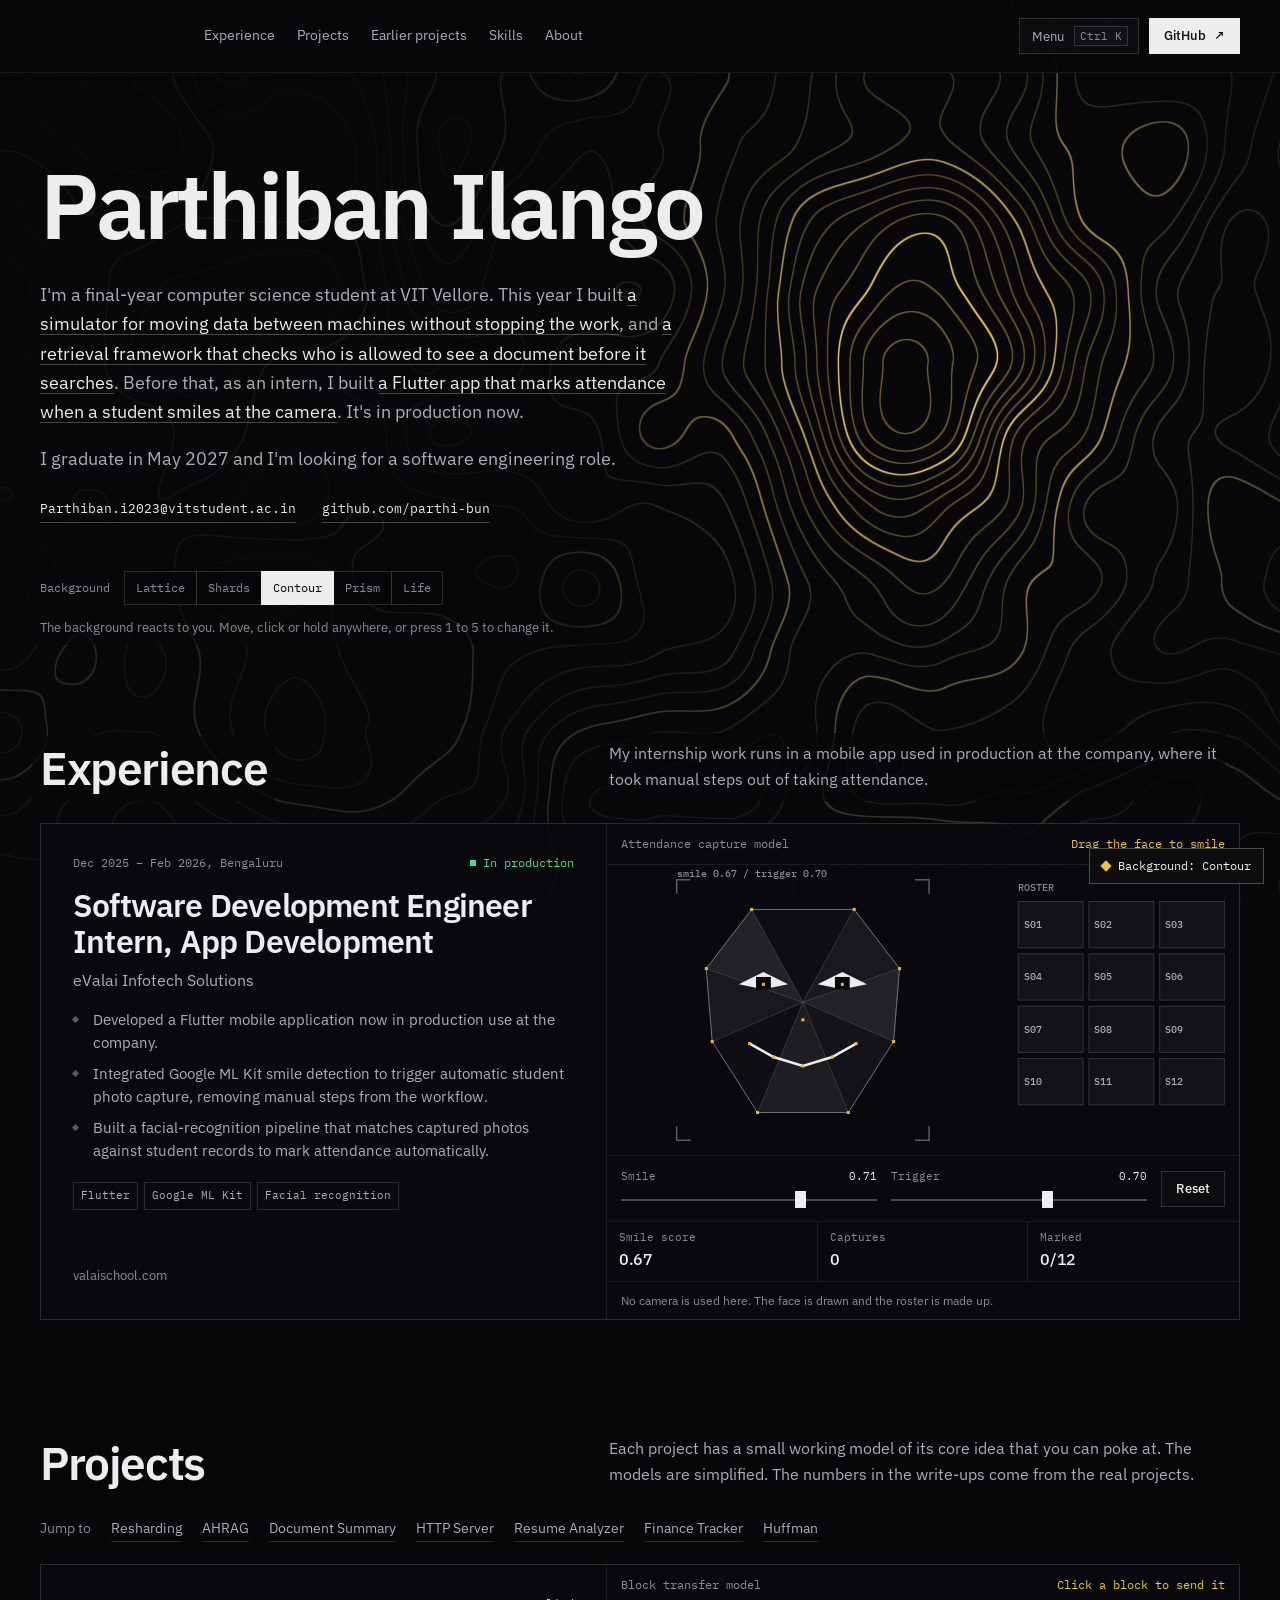
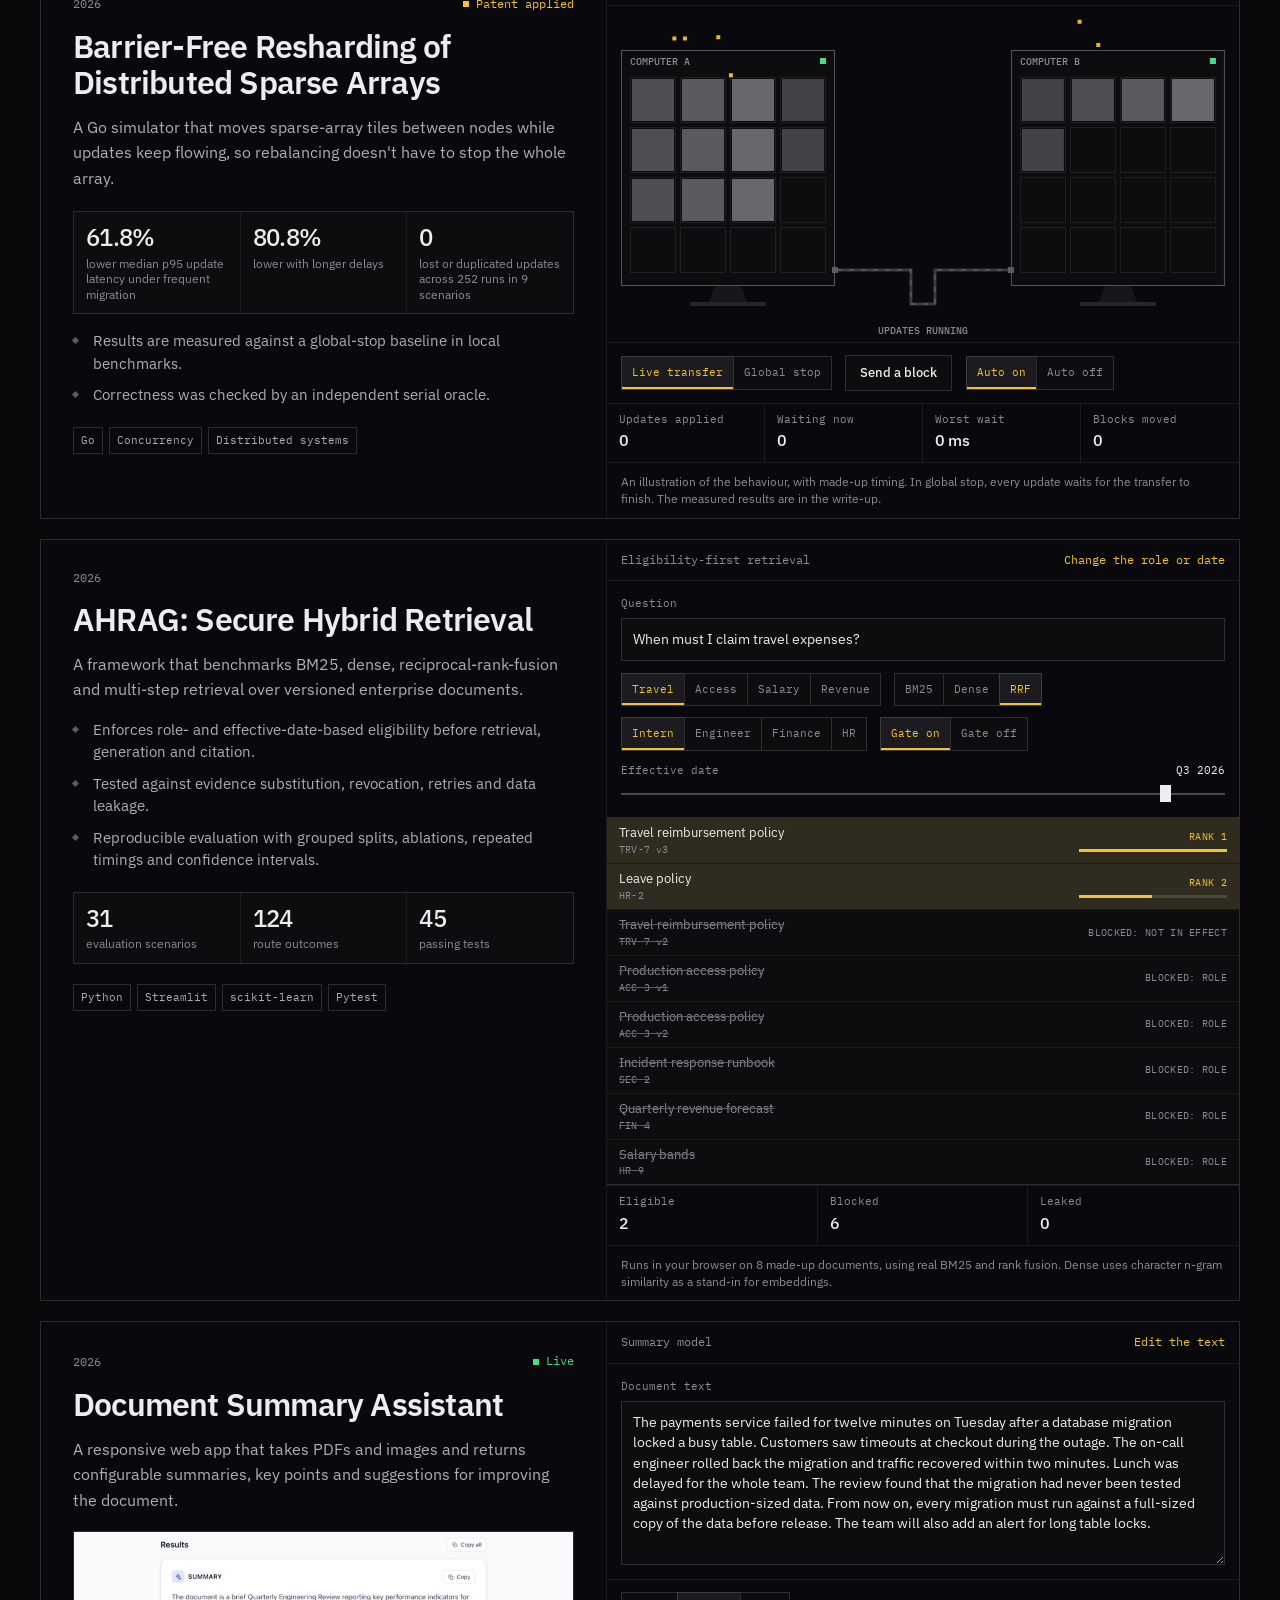
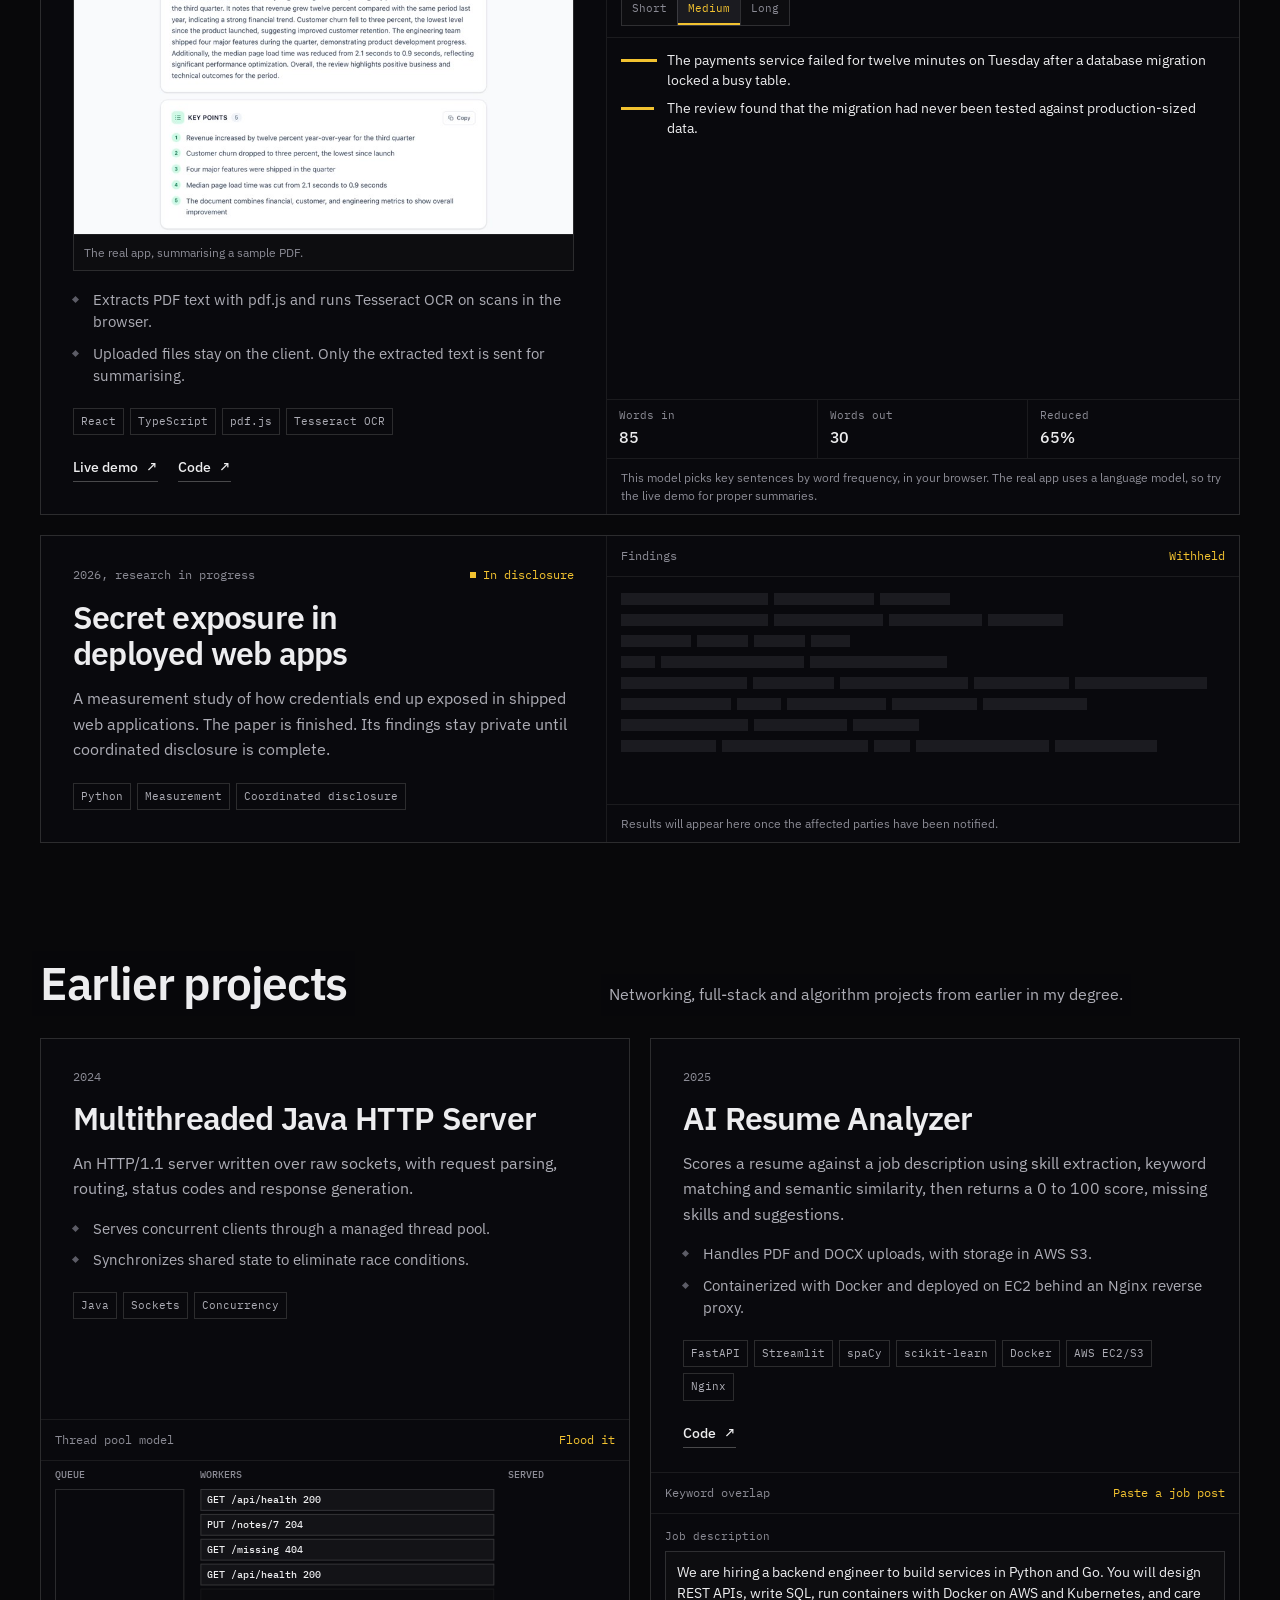
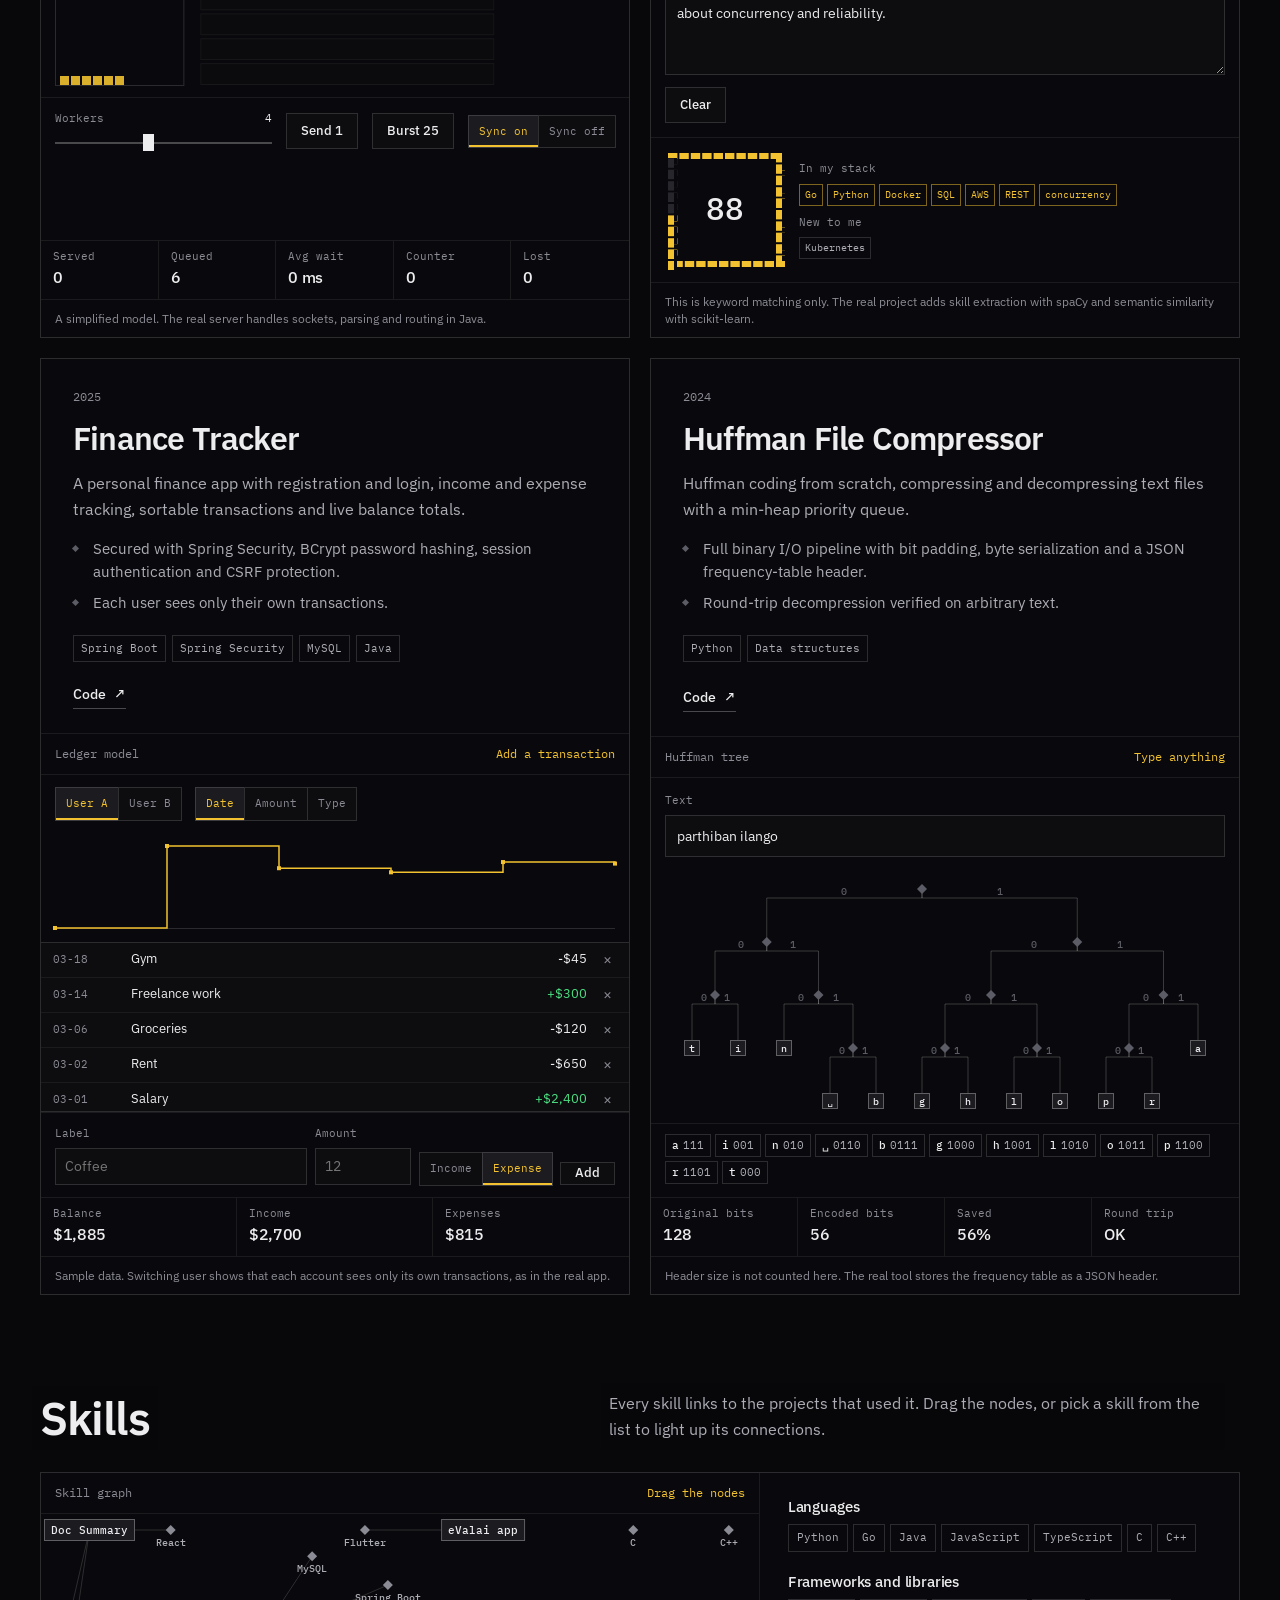
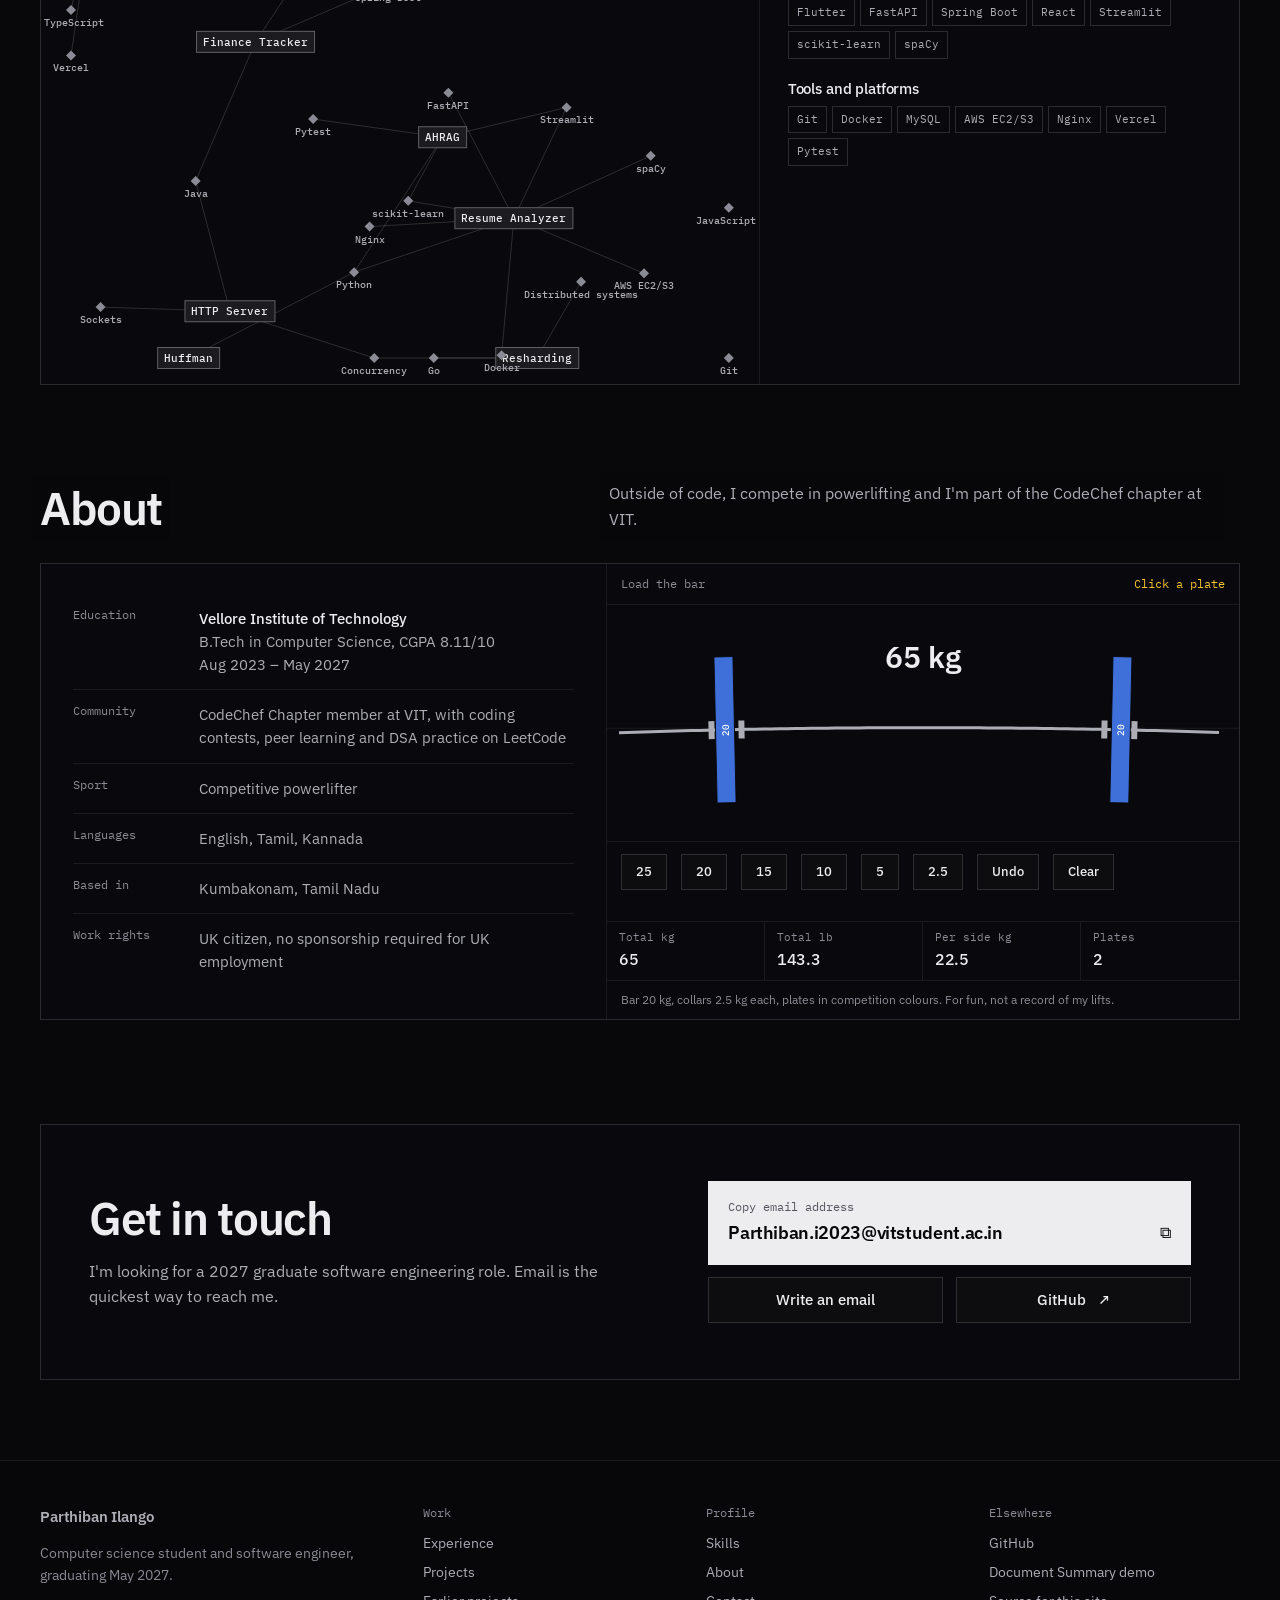
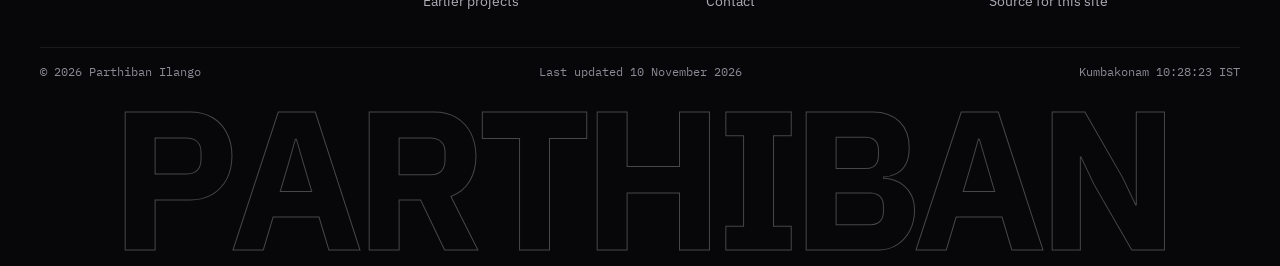
==== commit 1e79932c: "Rework the page to read as a personal site Lead with the name and a short introduction, use plain se" ====
--- a/docs/index.html
+++ b/docs/index.html
@@ -3,23 +3,28 @@
 <head>
 <meta charset="utf-8">
 <meta name="viewport" content="width=device-width, initial-scale=1, viewport-fit=cover">
+<meta name="theme-color" content="#08080a">
+<link rel="icon" href="data:image/svg+xml,%3Csvg%20xmlns%3D%22http%3A%2F%2Fwww.w3.org%2F2000%2Fsvg%22%20viewBox%3D%220%200%2032%2032%22%3E%3Crect%20width%3D%2232%22%20height%3D%2232%22%20fill%3D%22%2308080a%22%2F%3E%3Cpath%20d%3D%22M6%2026%2016%206l10%2020z%22%20fill%3D%22none%22%20stroke%3D%22%23ededef%22%20stroke-width%3D%222%22%2F%3E%3Cpath%20d%3D%22M16%206v20H6z%22%20fill%3D%22%23f2c230%22%2F%3E%3C%2Fsvg%3E">
+<link rel="preconnect" href="https://fonts.googleapis.com">
+<link rel="preconnect" href="https://fonts.gstatic.com" crossorigin>
+<link rel="stylesheet" href="https://fonts.googleapis.com/css2?family=IBM+Plex+Mono:wght@400;500&family=IBM+Plex+Sans:wght@100..700&display=swap">
 <title>Parthiban Ilango</title>
-<meta name="description" content="Software engineer and computer science student graduating in May 2027. Distributed systems, secure retrieval and production mobile apps, with a working model of every project.">
-<meta name="theme-color" content="#08080a">
+<meta name="description" content="Final-year computer science student at VIT Vellore, graduating in May 2027. Distributed systems, secure retrieval and a production mobile app, each with a working model you can try.">
 <link rel="canonical" href="https://parthi-bun.github.io/">
 <meta property="og:type" content="website">
 <meta property="og:url" content="https://parthi-bun.github.io/">
 <meta property="og:title" content="Parthiban Ilango">
-<meta property="og:description" content="Software engineer and computer science student graduating in May 2027. Distributed systems, secure retrieval and production mobile apps, with a working model of every project.">
-<link rel="icon" href="data:image/svg+xml,%3Csvg%20xmlns%3D%22http%3A%2F%2Fwww.w3.org%2F2000%2Fsvg%22%20viewBox%3D%220%200%2032%2032%22%3E%3Crect%20width%3D%2232%22%20height%3D%2232%22%20fill%3D%22%2308080a%22%2F%3E%3Cpath%20d%3D%22M6%2026%2016%206l10%2020z%22%20fill%3D%22none%22%20stroke%3D%22%23ededef%22%20stroke-width%3D%222%22%2F%3E%3Cpath%20d%3D%22M16%206v20H6z%22%20fill%3D%22%23ffb224%22%2F%3E%3C%2Fsvg%3E">
-<link rel="preconnect" href="https://fonts.googleapis.com">
-<link rel="preconnect" href="https://fonts.gstatic.com" crossorigin>
-<link rel="stylesheet" href="https://fonts.googleapis.com/css2?family=Geist:wght@100..900&family=Geist+Mono:wght@400;500&display=swap">
+<meta property="og:description" content="Final-year computer science student at VIT Vellore, graduating in May 2027. Distributed systems, secure retrieval and a production mobile app, each with a working model you can try.">
+<meta property="og:image" content="https://parthi-bun.github.io/img/og.png">
+<meta property="og:image:width" content="1200">
+<meta property="og:image:height" content="630">
+<meta name="twitter:card" content="summary_large_image">
+<script type="application/ld+json">{"@context":"https://schema.org","@type":"Person","name":"Parthiban Ilango","url":"https://parthi-bun.github.io/","sameAs":["https://github.com/Parthi-bun"],"alumniOf":{"@type":"CollegeOrUniversity","name":"Vellore Institute of Technology"},"knowsAbout":["Distributed systems","Information retrieval","Backend engineering","Concurrency"]}</script>
 </head>
 <body>
 <style>
-/* Layout concept: an engineer's bench. A live field runs behind the whole page,
-   and flat ruled panels sit on top of it holding the record and working models. */
+/* Layout concept: a plain personal page. Name and a few sentences first, then the work.
+   A live background runs behind everything, and flat ruled panels hold the working models. */
 :root {
   color-scheme: dark;
   --bg: #08080a;
@@ -34,12 +39,12 @@
   --t2: #adadb6;
   --t3: #8b8b95;
   --t4: #5c5c66;
-  --acc: 255 178 36;
+  --acc: 242 194 48;
   --accent: rgb(var(--acc));
   --ok: #4ade80;
   --bad: #ff6b57;
-  --sans: "Geist", ui-sans-serif, system-ui, -apple-system, "Segoe UI", sans-serif;
-  --mono: "Geist Mono", ui-monospace, "SF Mono", Menlo, Consolas, monospace;
+  --sans: "IBM Plex Sans", ui-sans-serif, system-ui, -apple-system, "Segoe UI", sans-serif;
+  --mono: "IBM Plex Mono", ui-monospace, "SF Mono", Menlo, Consolas, monospace;
   --nav: 72px;
   --gutter-l: max(24px, env(safe-area-inset-left, 0px));
   --gutter-r: max(24px, env(safe-area-inset-right, 0px));
@@ -79,10 +84,8 @@
 .mono { font-family: var(--mono); }
 .label {
   font-family: var(--mono);
-  font-size: 11px;
-  font-weight: 500;
-  letter-spacing: 0.1em;
-  text-transform: uppercase;
+  font-size: 11.5px;
+  font-weight: 400;
   color: var(--t3);
   line-height: 1.4;
 }
@@ -103,9 +106,10 @@
   border-bottom: 1px solid var(--line);
 }
 .nav-in { height: var(--nav); display: flex; align-items: center; gap: 28px; }
-.brand { display: inline-flex; align-items: center; gap: 12px; font-weight: 600; font-size: 15px; letter-spacing: -0.02em; }
-.brand svg { width: 30px; height: 30px; display: block; }
-.brand span span { color: var(--t3); font-weight: 500; }
+.brand { font-weight: 600; font-size: 15px; letter-spacing: -0.01em; }
+/* The name is the page heading, so the copy in the bar only appears once that has scrolled away. */
+.js .nav .brand { visibility: hidden; opacity: 0; transition: opacity 0.2s, visibility 0s 0.2s; }
+.js .nav.past .brand { visibility: visible; opacity: 1; transition: opacity 0.2s; }
 .nav-links { display: flex; gap: 2px; margin-left: 12px; }
 .nav-links a {
   font-size: 13.5px; color: var(--t2); padding: 8px 10px;
@@ -140,28 +144,26 @@
 .btn:hover .arr { transform: translate(3px, 0); }
 
 /* hero */
-.hero { position: relative; padding-top: calc(var(--nav) + env(safe-area-inset-top, 0px) + 72px); padding-bottom: 56px; }
+.hero { position: relative; padding-top: calc(var(--nav) + env(safe-area-inset-top, 0px) + 88px); padding-bottom: 8px; }
 .hero::before {
   content: ""; position: absolute; inset: 0; pointer-events: none;
   background: linear-gradient(90deg, rgba(8, 8, 10, 0.72) 0%, rgba(8, 8, 10, 0.5) 42%, rgba(8, 8, 10, 0) 66%);
 }
-.hero-grid { position: relative; }
-.hero-copy { min-width: 0; }
-.eyebrow { display: flex; align-items: center; flex-wrap: wrap; gap: 10px; }
-.dot { width: 7px; height: 7px; background: var(--ok); box-shadow: 0 0 0 4px rgba(74, 222, 128, 0.14); flex: none; }
-h1 {
-  font-size: clamp(50px, 7.4vw, 104px); font-weight: 600; letter-spacing: -0.058em; line-height: 0.96;
-  margin-top: 26px; cursor: default;
-}
-h1 .ln { display: block; white-space: nowrap; }
-h1 .ln.dim { color: var(--t4); }
-h1 .ch { display: inline-block; transition: color 0.2s; will-change: font-weight; }
-.hero-sub { max-width: 34em; margin-top: 26px; color: var(--t2); font-size: 17px; line-height: 1.68; }
-.cta { display: flex; flex-wrap: wrap; gap: 12px; margin-top: 32px; }
-.modes { margin-top: 30px; display: flex; flex-wrap: wrap; gap: 8px 14px; align-items: center; }
+.hero-copy { position: relative; min-width: 0; }
+h1 { font-size: clamp(46px, 7.2vw, 100px); font-weight: 600; letter-spacing: -0.035em; line-height: 0.98; cursor: default; }
+h1 .ln { display: inline-block; white-space: nowrap; }
+h1 .ch { display: inline-block; will-change: font-weight; }
+.intro { max-width: 37em; margin-top: 18px; color: var(--t2); font-size: 18px; line-height: 1.62; }
+h1 + .intro { margin-top: 30px; }
+.intro a { color: var(--t1); text-decoration: underline; text-decoration-color: var(--line-3); text-decoration-thickness: 1px; text-underline-offset: 4px; transition: text-decoration-color 0.15s; }
+.intro a:hover { text-decoration-color: var(--accent); }
+.reach { display: flex; flex-wrap: wrap; gap: 8px 26px; margin-top: 26px; font-family: var(--mono); font-size: 13px; }
+.reach a, .reach button { color: var(--t1); box-shadow: inset 0 -1px 0 var(--line-3); padding-bottom: 3px; transition: box-shadow 0.15s; overflow-wrap: anywhere; text-align: left; }
+.reach a:hover, .reach button:hover { box-shadow: inset 0 -1px 0 var(--accent); }
+.modes { margin-top: 48px; display: flex; flex-wrap: wrap; gap: 8px 14px; align-items: center; }
 .chips { display: flex; flex-wrap: wrap; gap: 0; }
 .chip {
-  font-family: var(--mono); font-size: 11px; letter-spacing: 0.06em; color: var(--t3);
+  font-family: var(--mono); font-size: 11.5px; color: var(--t3);
   border: 1px solid var(--line-2); padding: 7px 11px; margin-right: -1px; background: rgba(8, 8, 10, 0.6);
   transition: color 0.15s, background 0.15s;
 }
@@ -172,14 +174,14 @@
 /* controls */
 .seg { display: flex; flex-wrap: wrap; }
 .seg button {
-  font-family: var(--mono); font-size: 11px; letter-spacing: 0.04em; color: var(--t3);
+  font-family: var(--mono); font-size: 11px; color: var(--t3);
   padding: 7px 10px; border: 1px solid var(--line-2); margin-right: -1px; margin-bottom: -1px; background: var(--raised);
   transition: color 0.12s;
 }
 .seg button:hover { color: var(--t1); }
 .seg button[aria-pressed="true"] { background: var(--surface-2); color: var(--accent); box-shadow: inset 0 -2px 0 var(--accent); }
 .rng { display: grid; gap: 6px; min-width: 0; }
-.rng-h { display: flex; justify-content: space-between; gap: 8px; font-family: var(--mono); font-size: 10.5px; letter-spacing: 0.05em; text-transform: uppercase; color: var(--t3); }
+.rng-h { display: flex; justify-content: space-between; gap: 8px; font-family: var(--mono); font-size: 11px; color: var(--t3); }
 .rng-h output { color: var(--t1); font-variant-numeric: tabular-nums; }
 input[type="range"] { -webkit-appearance: none; appearance: none; width: 100%; height: 18px; background: transparent; margin: 0; cursor: ew-resize; }
 input[type="range"]::-webkit-slider-runnable-track { height: 2px; background: var(--line-3); }
@@ -189,49 +191,27 @@
 input[type="range"]:hover::-webkit-slider-thumb { background: var(--accent); }
 input[type="range"]:hover::-moz-range-thumb { background: var(--accent); }
 
-/* stats */
-.stats { display: grid; grid-template-columns: repeat(4, minmax(0, 1fr)); border: 1px solid var(--line-2); margin-top: 56px; background: var(--panel); position: relative; }
-.stat { padding: 22px 22px 20px; border-right: 1px solid var(--line); min-width: 0; }
-.stat:last-child { border-right: 0; }
-.stat .num { display: block; font-size: 38px; font-weight: 500; letter-spacing: -0.04em; line-height: 1.1; margin-top: 12px; font-variant-numeric: tabular-nums; }
-
-/* marquee */
-.marq { overflow: hidden; border-block: 1px solid var(--line); background: rgba(8, 8, 10, 0.72); margin-top: 8px; }
-.marq-t { display: flex; width: max-content; animation: marq 46s linear infinite; }
-.marq:hover .marq-t { animation-play-state: paused; }
-.marq-t span { font-family: var(--mono); font-size: 11.5px; letter-spacing: 0.08em; color: var(--t3); padding: 14px 22px; white-space: nowrap; text-transform: uppercase; border-right: 1px solid var(--line); }
-@keyframes marq { to { transform: translateX(-50%); } }
-
 /* sections */
 section { position: relative; }
-.sec { padding-block: 104px 0; }
-.sec-h { display: grid; grid-template-columns: minmax(0, 1.2fr) minmax(0, 1fr); gap: 32px 64px; align-items: end; margin-bottom: 44px; }
-.sec-tag { display: flex; align-items: center; gap: 12px; margin-bottom: 18px; }
-.sec-tag b { color: var(--accent); font-weight: 500; }
-.sec-tag i { display: block; width: 52px; height: 1px; background: var(--line-3); }
-h2 { font-size: clamp(36px, 4.7vw, 58px); line-height: 1.02; letter-spacing: -0.045em; font-weight: 600; text-wrap: balance; }
-h2 span { color: var(--t4); display: block; }
-.sec-h p { color: var(--t2); max-width: 36em; background: rgba(8, 8, 10, 0.62); }
+.sec { padding-block: 96px 0; }
+.sec-h { display: grid; grid-template-columns: minmax(0, 1fr) minmax(0, 1.25fr); gap: 12px 64px; align-items: end; margin-bottom: 30px; }
+h2 { font-size: clamp(30px, 3.8vw, 46px); line-height: 1.05; letter-spacing: -0.03em; font-weight: 600; text-wrap: balance; }
+.sec-h p { color: var(--t2); max-width: 38em; }
+/* Keep section text readable where background lines pass behind it. */
+.sec-h h2, .sec-h p, .jump { background: rgba(8, 8, 10, 0.7); box-shadow: 0 0 0 8px rgba(8, 8, 10, 0.7); width: fit-content; }
 
 /* panels */
 .panel { position: relative; border: 1px solid var(--line-2); background: var(--panel); min-width: 0; }
-.panel::before, .panel::after {
-  content: ""; position: absolute; width: 9px; height: 9px; pointer-events: none;
-  border: 1px solid var(--line-3);
-}
-.panel::before { left: -1px; top: -1px; border-right: 0; border-bottom: 0; }
-.panel::after { right: -1px; bottom: -1px; border-left: 0; border-top: 0; }
-.case { display: grid; grid-template-columns: minmax(0, 1fr) minmax(0, 1.12fr); margin-bottom: 20px; transition: border-color 0.2s; }
-.case:hover, .card:hover { border-color: var(--line-3); }
+.case { display: grid; grid-template-columns: minmax(0, 1fr) minmax(0, 1.12fr); margin-bottom: 20px; }
 .case-t { padding: 30px 32px 32px; display: flex; flex-direction: column; min-width: 0; }
 .case-v { border-left: 1px solid var(--line); min-width: 0; display: flex; flex-direction: column; }
-.meta-row { display: flex; justify-content: space-between; align-items: center; gap: 12px; margin-bottom: 26px; flex-wrap: wrap; }
-.pill { display: inline-flex; align-items: center; gap: 7px; font-family: var(--mono); font-size: 10.5px; letter-spacing: 0.07em; color: var(--ok); text-transform: uppercase; }
+.meta-row { display: flex; justify-content: space-between; align-items: center; gap: 12px; margin-bottom: 16px; flex-wrap: wrap; }
+.pill { display: inline-flex; align-items: center; gap: 7px; font-family: var(--mono); font-size: 11.5px; color: var(--ok); }
 .pill::before { content: ""; width: 6px; height: 6px; background: currentColor; }
 .pill.acc { color: var(--accent); }
 .pill.mute { color: var(--t3); }
-.kick { font-family: var(--mono); font-size: 11.5px; letter-spacing: 0.12em; text-transform: uppercase; color: var(--accent); margin-bottom: 10px; }
-h3 { font-size: clamp(26px, 2.9vw, 36px); line-height: 1.08; letter-spacing: -0.04em; font-weight: 600; text-wrap: balance; }
+h3 { font-size: clamp(24px, 2.6vw, 32px); line-height: 1.12; letter-spacing: -0.025em; font-weight: 600; text-wrap: balance; }
+.org { color: var(--t2); margin-top: 8px; }
 .lede { color: var(--t2); margin-top: 14px; }
 .pts { margin-top: 16px; display: grid; gap: 9px; font-size: 14.5px; color: var(--t2); line-height: 1.55; }
 .pts li { display: grid; grid-template-columns: 14px minmax(0, 1fr); gap: 6px; }
@@ -241,21 +221,23 @@
 .fig b { display: block; font-size: 24px; font-weight: 500; letter-spacing: -0.03em; line-height: 1.15; font-variant-numeric: tabular-nums; }
 .fig span { display: block; font-size: 11.5px; color: var(--t3); line-height: 1.35; margin-top: 4px; }
 .tags { display: flex; flex-wrap: wrap; gap: 6px; margin-top: 20px; }
-.tags li { font-family: var(--mono); font-size: 10.5px; letter-spacing: 0.04em; color: var(--t2); border: 1px solid var(--line-2); padding: 4px 7px; }
+.tags li { font-family: var(--mono); font-size: 11px; color: var(--t2); border: 1px solid var(--line-2); padding: 4px 7px; }
 .links { display: flex; flex-wrap: wrap; gap: 8px 20px; margin-top: auto; padding-top: 22px; }
 .tlink { font-size: 13.5px; font-weight: 500; display: inline-flex; gap: 8px; box-shadow: inset 0 -1px 0 var(--line-3); padding-bottom: 3px; transition: box-shadow 0.15s; }
 .tlink:hover { box-shadow: inset 0 -1px 0 var(--accent); }
 .muted { font-size: 13px; color: var(--t3); }
 .grid2 { display: grid; grid-template-columns: repeat(2, minmax(0, 1fr)); gap: 20px; }
-.card { display: flex; flex-direction: column; transition: border-color 0.2s; }
+.card { display: flex; flex-direction: column; }
 .card .case-t { padding-bottom: 24px; flex: 1 1 auto; }
 .card .toy { border-top: 1px solid var(--line); }
 
-.pidx { display: grid; grid-template-columns: repeat(7, minmax(0, 1fr)); gap: 1px; background: var(--line-2); border: 1px solid var(--line-2); margin-bottom: 20px; }
-.pidx a { background: var(--raised); padding: 11px 12px; font-size: 13px; color: var(--t2); transition: color 0.15s, background 0.15s; line-height: 1.3; min-width: 0; }
-.pidx a span { display: block; font-family: var(--mono); font-size: 10px; color: var(--t3); margin-bottom: 3px; }
-.pidx a:hover { background: var(--surface-2); color: var(--t1); }
-.pidx a:hover span { color: var(--accent); }
+.jump { display: flex; flex-wrap: wrap; gap: 4px 20px; margin-bottom: 22px; font-size: 14px; color: var(--t3); }
+.jump a { color: var(--t2); box-shadow: inset 0 -1px 0 var(--line-2); padding-bottom: 2px; transition: color 0.15s, box-shadow 0.15s; }
+.jump a:hover { color: var(--t1); box-shadow: inset 0 -1px 0 var(--accent); }
+.shot { margin: 18px 0 2px; border: 1px solid var(--line-2); }
+.shot a { display: block; background: #f3f5fb; }
+.shot img { display: block; width: 100%; height: auto; }
+.shot figcaption { font-size: 12px; color: var(--t3); padding: 8px 10px; background: var(--raised); border-top: 1px solid var(--line); }
 
 /* working models */
 .toy { display: flex; flex-direction: column; flex: 1 1 auto; min-width: 0; --h: 280px; }
@@ -268,11 +250,11 @@
 .meters { display: grid; grid-template-columns: repeat(auto-fit, minmax(78px, 1fr)); border-top: 1px solid var(--line); margin-top: auto; }
 .meter { padding: 9px 12px 8px; border-right: 1px solid var(--line); min-width: 0; }
 .meter:last-child { border-right: 0; }
-.meter span { display: block; font-family: var(--mono); font-size: 9.5px; letter-spacing: 0.07em; text-transform: uppercase; color: var(--t3); line-height: 1.3; }
+.meter span { display: block; font-family: var(--mono); font-size: 10.5px; color: var(--t3); line-height: 1.3; }
 .meter b { display: block; font-size: 16px; font-weight: 500; font-variant-numeric: tabular-nums; letter-spacing: -0.02em; margin-top: 2px; }
 .meter b.bad { color: var(--bad); }
 .note { padding: 10px 14px; border-top: 1px solid var(--line); font-size: 12px; color: var(--t3); line-height: 1.45; }
-.field-l { display: block; font-family: var(--mono); font-size: 10.5px; letter-spacing: 0.06em; text-transform: uppercase; color: var(--t3); margin-bottom: 6px; }
+.field-l { display: block; font-family: var(--mono); font-size: 11px; color: var(--t3); margin-bottom: 6px; }
 .txt {
   width: 100%; background: var(--raised); border: 1px solid var(--line-2); padding: 10px 11px;
   font-size: 13.5px; line-height: 1.5; color: var(--t1); border-radius: 0; resize: vertical; display: block;
@@ -349,7 +331,6 @@
 
 /* contact */
 .contact { display: grid; grid-template-columns: minmax(0, 1.2fr) minmax(0, 1fr); gap: 40px; align-items: center; padding: 56px 48px; margin-top: 104px; overflow: hidden; }
-.contact h2 { font-size: clamp(34px, 4.6vw, 56px); }
 .contact p { color: var(--t2); margin-top: 16px; max-width: 32em; }
 .mail {
   display: grid; grid-template-columns: minmax(0, 1fr) auto; gap: 4px 16px; align-items: center; width: 100%; text-align: left;
@@ -368,7 +349,7 @@
 .foot h4 { margin: 0 0 12px; }
 .foot li { margin-bottom: 7px; }
 .foot a:hover, .foot button:hover { color: var(--t1); }
-.foot-b { display: flex; justify-content: space-between; flex-wrap: wrap; gap: 8px 20px; padding-block: 16px; border-top: 1px solid var(--line); }
+.foot-b { display: flex; justify-content: space-between; flex-wrap: wrap; gap: 6px 20px; padding-block: 16px; border-top: 1px solid var(--line); }
 .bigname {
   display: flex; justify-content: center; font-size: 15.4vw; line-height: 0.82; font-weight: 700; letter-spacing: -0.05em;
   color: transparent; -webkit-text-stroke: 1px var(--line-3); user-select: none; padding-bottom: 8px; cursor: default; white-space: nowrap;
@@ -385,7 +366,7 @@
   pointer-events: none;
 }
 #dock > * { pointer-events: auto; }
-.dock-b { display: flex; align-items: center; gap: 8px; align-self: flex-end; height: 36px; padding: 0 12px; background: var(--raised); border: 1px solid var(--line-3); font-family: var(--mono); font-size: 11px; letter-spacing: 0.06em; color: var(--t1); text-transform: uppercase; }
+.dock-b { display: flex; align-items: center; gap: 8px; align-self: flex-end; height: 36px; padding: 0 12px; background: var(--raised); border: 1px solid var(--line-3); font-family: var(--mono); font-size: 11.5px; color: var(--t1); }
 .dock-b:hover { border-color: var(--accent); }
 .dock-b i { display: block; width: 8px; height: 8px; background: var(--accent); transform: rotate(45deg); transition: transform 0.25s; }
 #dock.open .dock-b i { transform: rotate(135deg) scale(1.1); }
@@ -403,7 +384,7 @@
 .pal-b input { width: 100%; background: transparent; border: 0; border-bottom: 1px solid var(--line-2); padding: 15px 16px; font-size: 16px; outline: 0; }
 .pal-l { overflow-y: auto; padding: 6px; }
 .pal-l button { display: flex; justify-content: space-between; gap: 16px; width: 100%; text-align: left; padding: 9px 10px; font-size: 14px; color: var(--t2); }
-.pal-l button span:last-child { font-family: var(--mono); font-size: 10.5px; color: var(--t3); letter-spacing: 0.04em; text-transform: uppercase; }
+.pal-l button span:last-child { font-family: var(--mono); font-size: 11px; color: var(--t3); }
 .pal-l button.on { background: var(--surface-2); color: var(--t1); box-shadow: inset 2px 0 0 var(--accent); }
 .pal-e { padding: 16px; color: var(--t3); font-size: 14px; }
 
@@ -418,29 +399,21 @@
   .skills .toy { border-right: 0; border-bottom: 1px solid var(--line); --h: 400px; }
   .sec-h { grid-template-columns: minmax(0, 1fr); }
   .nav-links { display: none; }
-  .pidx { grid-template-columns: repeat(4, minmax(0, 1fr)); }
   .contact { grid-template-columns: minmax(0, 1fr); padding: 40px 28px; }
   .foot { grid-template-columns: repeat(2, minmax(0, 1fr)); }
 }
 @media (max-width: 720px) {
   :root { --nav: 60px; --gutter-l: max(16px, env(safe-area-inset-left, 0px)); --gutter-r: max(16px, env(safe-area-inset-right, 0px)); }
-  .hero { padding-top: calc(var(--nav) + env(safe-area-inset-top, 0px) + 40px); }
+  .hero { padding-top: calc(var(--nav) + env(safe-area-inset-top, 0px) + 44px); }
   .grid2 { grid-template-columns: minmax(0, 1fr); }
-  .pidx { grid-template-columns: repeat(2, minmax(0, 1fr)); }
-  .stats { grid-template-columns: repeat(2, minmax(0, 1fr)); margin-top: 36px; }
-  .stat { padding: 16px; }
-  .stat:nth-child(2) { border-right: 0; }
-  .stat:nth-child(-n + 2) { border-bottom: 1px solid var(--line); }
-  .stat .num { font-size: 30px; }
   .sec { padding-top: 76px; }
   .case-t { padding: 22px 18px 24px; }
   .btn { height: 48px; padding: 0 18px; }
   .kbd-btn kbd { display: none; }
   .dock-b { padding: 0; width: 38px; justify-content: center; }
   .dock-b span { display: none; }
-  .eyebrow { row-gap: 2px; }
-  .eyebrow .sep { display: none; }
-  .eyebrow .vit { flex-basis: 100%; padding-left: 17px; }
+  .intro { font-size: 16.5px; }
+  .modes { margin-top: 36px; }
   .tx-form { grid-template-columns: minmax(0, 1fr) 84px; }
   .contact { padding: 32px 18px; margin-top: 76px; }
   .side-l { grid-template-columns: minmax(0, 1fr); }
@@ -452,7 +425,6 @@
 }
 @media (prefers-reduced-motion: reduce) {
   html { scroll-behavior: auto; }
-  .marq-t { animation: none; }
   * { transition-duration: 0.01ms !important; }
 }
 </style>
@@ -463,14 +435,11 @@
 <div class="page">
   <header class="nav">
     <div class="wrap nav-in">
-      <a class="brand" href="#top" aria-label="Parthiban Ilango, back to top">
-        <svg viewBox="0 0 32 32" aria-hidden="true"><path d="M1 1h30v30H1z" fill="none" stroke="#ededef" stroke-opacity=".5"/><path d="M6 26 16 6l10 20z" fill="none" stroke="#ededef" stroke-width="1.4"/><path d="M16 6v20L6 26z" fill="#ffb224" class="brand-f"/></svg>
-        <span>Parthiban<span>Ilango</span></span>
-      </a>
+      <a class="brand" href="#top">Parthiban Ilango</a>
       <nav class="nav-links" aria-label="Sections">
         <a href="#experience">Experience</a>
         <a href="#work">Projects</a>
-        <a href="#earlier">Earlier work</a>
+        <a href="#earlier">Earlier projects</a>
         <a href="#skills">Skills</a>
         <a href="#about">About</a>
       </nav>
@@ -484,51 +453,39 @@
   <main id="top">
     <section class="hero">
       <div class="wrap">
-        <div class="hero-grid">
-          <div class="hero-copy">
-            <p class="label eyebrow"><i class="dot"></i>Open to 2027 graduate software roles <span class="sep" aria-hidden="true">/</span> <span class="vit">VIT Vellore</span></p>
-            <h1 id="title" aria-label="Correct under pressure.">
-              <span class="ln" data-split aria-hidden="true">Correct under</span>
-              <span class="ln dim" data-split aria-hidden="true">pressure.</span>
-            </h1>
-            <p class="hero-sub">I'm Parthiban Ilango, a computer science student graduating in May 2027. I build distributed systems, secure retrieval and production mobile apps, and I test them against the failures that would break them.</p>
-            <div class="cta">
-              <a class="btn solid mag" href="#work">See the work <span class="arr" aria-hidden="true">→</span></a>
-              <a class="btn mag" href="#contact">Get in touch</a>
-            </div>
-            <div class="modes">
-              <span class="label">Background</span>
-              <div class="chips" id="mode-chips" role="group" aria-label="Background style"></div>
-            </div>
-            <p class="hint">The page behind this text is live. Move, click or hold anywhere, or press 1 to 5.</p>
+        <div class="hero-copy">
+          <h1 id="title" aria-label="Parthiban Ilango">
+            <span class="ln" data-split aria-hidden="true">Parthiban</span>
+            <span class="ln" data-split aria-hidden="true">Ilango</span>
+          </h1>
+          <p class="intro">I'm a final-year computer science student at VIT Vellore. This year I built <a href="#p-reshard">a simulator for moving data between machines without stopping the work</a>, and <a href="#p-ahrag">a retrieval framework that checks who is allowed to see a document before it searches</a>. Before that, as an intern, I built <a href="#experience">a Flutter app that marks attendance when a student smiles at the camera</a>. It's in production now.</p>
+          <p class="intro">I graduate in May 2027 and I'm looking for a software engineering role.</p>
+          <p class="reach">
+            <button class="copy-mail" type="button" data-email="Parthiban.i2023@vitstudent.ac.in" title="Copy email address">Parthiban.i2023@vitstudent.ac.in</button>
+            <a href="https://github.com/parthi-bun" target="_blank" rel="noopener">github.com/parthi-bun</a>
+          </p>
+          <div class="modes">
+            <span class="label">Background</span>
+            <div class="chips" id="mode-chips" role="group" aria-label="Background style"></div>
           </div>
+          <p class="hint">The background reacts to you. Move, click or hold anywhere, or press 1 to 5 to change it.</p>
+          <noscript><p class="hint">The background and the working models need JavaScript. Everything else on this page works without it.</p></noscript>
         </div>
-
-        <dl class="stats" id="stats" style="margin-block-end:0">
-          <div class="stat"><dt class="label">Verified benchmark runs</dt><dd class="num" style="margin:0" data-count="252">252</dd></div>
-          <div class="stat"><dt class="label">Updates lost or duplicated</dt><dd class="num" style="margin:0" data-count="0">0</dd></div>
-          <div class="stat"><dt class="label">Retrieval route outcomes</dt><dd class="num" style="margin:0" data-count="124">124</dd></div>
-          <div class="stat"><dt class="label">CGPA at VIT</dt><dd class="num" style="margin:0" data-count="8.11" data-dec="2">8.11</dd></div>
-        </dl>
       </div>
-      <div class="marq" aria-hidden="true" style="margin-top:56px"><div class="marq-t" id="marq"></div></div>
     </section>
 
     <section class="sec" id="experience">
       <div class="wrap">
         <div class="sec-h">
-          <div>
-            <p class="label sec-tag"><b>[01]</b> Experience <i></i></p>
-            <h2>In production, <span>not just in a demo.</span></h2>
-          </div>
+          <h2>Experience</h2>
           <p>My internship work runs in a mobile app used in production at the company, where it took manual steps out of taking attendance.</p>
         </div>
 
         <article class="panel case">
           <div class="case-t">
-            <div class="meta-row"><span class="label">Dec 2025 – Feb 2026 / Bengaluru</span><span class="pill">In production</span></div>
-            <p class="kick">eValai Infotech Solutions</p>
+            <div class="meta-row"><span class="label">Dec 2025 – Feb 2026, Bengaluru</span><span class="pill">In production</span></div>
             <h3>Software Development Engineer Intern, App Development</h3>
+            <p class="org">eValai Infotech Solutions</p>
             <ul class="pts">
               <li>Developed a Flutter mobile application now in production use at the company.</li>
               <li>Integrated Google ML Kit smile detection to trigger automatic student photo capture, removing manual steps from the workflow.</li>
@@ -545,27 +502,24 @@
     <section class="sec" id="work">
       <div class="wrap">
         <div class="sec-h">
-          <div>
-            <p class="label sec-tag"><b>[02]</b> Projects <i></i></p>
-            <h2>Work you can <span>press on.</span></h2>
-          </div>
-          <p>Each project comes with a small working model of its core idea. The models are simplified illustrations. The figures in the write-ups come from the real projects.</p>
+          <h2>Projects</h2>
+          <p>Each project has a small working model of its core idea that you can poke at. The models are simplified. The numbers in the write-ups come from the real projects.</p>
         </div>
 
-        <nav class="pidx" aria-label="Project index">
-          <a href="#p-reshard"><span>01</span>Resharding</a>
-          <a href="#p-ahrag"><span>02</span>AHRAG</a>
-          <a href="#p-summary"><span>03</span>Doc Summary</a>
-          <a href="#p-http"><span>04</span>HTTP Server</a>
-          <a href="#p-analyzer"><span>05</span>Resume Analyzer</a>
-          <a href="#p-finance"><span>06</span>Finance Tracker</a>
-          <a href="#p-huffman"><span>07</span>Huffman</a>
+        <nav class="jump" aria-label="Project index">
+          <span>Jump to</span>
+          <a href="#p-reshard">Resharding</a>
+          <a href="#p-ahrag">AHRAG</a>
+          <a href="#p-summary">Document Summary</a>
+          <a href="#p-http">HTTP Server</a>
+          <a href="#p-analyzer">Resume Analyzer</a>
+          <a href="#p-finance">Finance Tracker</a>
+          <a href="#p-huffman">Huffman</a>
         </nav>
 
         <article class="panel case" id="p-reshard">
           <div class="case-t">
-            <div class="meta-row"><span class="label">Project 01 / 2026</span><span class="pill acc">Patent applied</span></div>
-            <p class="kick">Distributed systems</p>
+            <div class="meta-row"><span class="label">2026</span><span class="pill acc">Patent applied</span></div>
             <h3>Barrier-Free Resharding of Distributed Sparse Arrays</h3>
             <p class="lede">A Go simulator that moves sparse-array tiles between nodes while updates keep flowing, so rebalancing doesn't have to stop the whole array.</p>
             <div class="figs">
@@ -584,8 +538,7 @@
 
         <article class="panel case" id="p-ahrag">
           <div class="case-t">
-            <div class="meta-row"><span class="label">Project 02 / 2026</span><span class="pill">45 tests passing</span></div>
-            <p class="kick">Secure retrieval</p>
+            <div class="meta-row"><span class="label">2026</span></div>
             <h3>AHRAG: Secure Hybrid Retrieval</h3>
             <p class="lede">A framework that benchmarks BM25, dense, reciprocal-rank-fusion and multi-step retrieval over versioned enterprise documents.</p>
             <ul class="pts">
@@ -603,13 +556,15 @@
           <div class="case-v"><div class="toy" data-toy="ahrag"></div></div>
         </article>
 
-        <div class="grid2">
-          <article class="panel card" id="p-summary">
+          <article class="panel case" id="p-summary">
             <div class="case-t">
-              <div class="meta-row"><span class="label">Project 03 / 2026</span><span class="pill">Live</span></div>
-              <p class="kick">Document AI</p>
+              <div class="meta-row"><span class="label">2026</span><span class="pill">Live</span></div>
               <h3>Document Summary Assistant</h3>
               <p class="lede">A responsive web app that takes PDFs and images and returns configurable summaries, key points and suggestions for improving the document.</p>
+              <figure class="shot">
+                <a href="https://document-summary-assistant-murex.vercel.app/" target="_blank" rel="noopener"><img src="img/doc-summary.jpg" width="840" height="507" loading="lazy" alt="Screenshot of the app showing a summary and key points for an uploaded sample PDF"></a>
+                <figcaption>The real app, summarising a sample PDF.</figcaption>
+              </figure>
               <ul class="pts">
                 <li>Extracts PDF text with pdf.js and runs Tesseract OCR on scans in the browser.</li>
                 <li>Uploaded files stay on the client. Only the extracted text is sent for summarising.</li>
@@ -620,13 +575,31 @@
                 <a class="tlink" href="https://github.com/Parthi-bun/document-summary-assistant" target="_blank" rel="noopener">Code <span aria-hidden="true">↗</span></a>
               </div>
             </div>
-            <div class="toy" data-toy="summary"></div>
+            <div class="case-v"><div class="toy" data-toy="summary"></div></div>
           </article>
 
+          <article class="panel case" id="p-research">
+            <div class="case-t">
+              <div class="meta-row"><span class="label">2026, research in progress</span><span class="pill acc">In disclosure</span></div>
+              <h3>Secret exposure in deployed web apps</h3>
+              <p class="lede">A measurement study of how credentials end up exposed in shipped web applications. The paper is finished. Its findings stay private until coordinated disclosure is complete.</p>
+              <ul class="tags"><li>Python</li><li>Measurement</li><li>Coordinated disclosure</li></ul>
+            </div>
+            <div class="case-v"><div class="toy" data-toy="redact"></div></div>
+          </article>
+      </div>
+    </section>
+
+    <section class="sec" id="earlier">
+      <div class="wrap">
+        <div class="sec-h">
+          <h2>Earlier projects</h2>
+          <p>Networking, full-stack and algorithm projects from earlier in my degree.</p>
+        </div>
+        <div class="grid2">
           <article class="panel card" id="p-http">
             <div class="case-t">
-              <div class="meta-row"><span class="label">Project 04 / 2024</span><span class="pill mute">Raw sockets</span></div>
-              <p class="kick">Networking</p>
+              <div class="meta-row"><span class="label">2024</span></div>
               <h3>Multithreaded Java HTTP Server</h3>
               <p class="lede">An HTTP/1.1 server written over raw sockets, with request parsing, routing, status codes and response generation.</p>
               <ul class="pts">
@@ -637,24 +610,10 @@
             </div>
             <div class="toy" data-toy="http"></div>
           </article>
-        </div>
-      </div>
-    </section>
-
-    <section class="sec" id="earlier">
-      <div class="wrap">
-        <div class="sec-h">
-          <div>
-            <p class="label sec-tag"><b>[03]</b> Earlier work <i></i></p>
-            <h2>The builds <span>before those.</span></h2>
-          </div>
-          <p>Full-stack and algorithm projects from earlier in my degree, along with my current security research.</p>
-        </div>
-        <div class="grid2">
+
           <article class="panel card" id="p-analyzer">
             <div class="case-t">
-              <div class="meta-row"><span class="label">Project 05 / 2025</span><span class="pill mute">On AWS</span></div>
-              <p class="kick">Applied NLP</p>
+              <div class="meta-row"><span class="label">2025</span></div>
               <h3>AI Resume Analyzer</h3>
               <p class="lede">Scores a resume against a job description using skill extraction, keyword matching and semantic similarity, then returns a 0 to 100 score, missing skills and suggestions.</p>
               <ul class="pts">
@@ -669,8 +628,7 @@
 
           <article class="panel card" id="p-finance">
             <div class="case-t">
-              <div class="meta-row"><span class="label">Project 06 / 2025</span><span class="pill mute">Full stack</span></div>
-              <p class="kick">Web application</p>
+              <div class="meta-row"><span class="label">2025</span></div>
               <h3>Finance Tracker</h3>
               <p class="lede">A personal finance app with registration and login, income and expense tracking, sortable transactions and live balance totals.</p>
               <ul class="pts">
@@ -685,8 +643,7 @@
 
           <article class="panel card" id="p-huffman">
             <div class="case-t">
-              <div class="meta-row"><span class="label">Project 07 / 2024</span><span class="pill mute">Lossless</span></div>
-              <p class="kick">Algorithms</p>
+              <div class="meta-row"><span class="label">2024</span></div>
               <h3>Huffman File Compressor</h3>
               <p class="lede">Huffman coding from scratch, compressing and decompressing text files with a min-heap priority queue.</p>
               <ul class="pts">
@@ -699,16 +656,6 @@
             <div class="toy" data-toy="huffman"></div>
           </article>
 
-          <article class="panel card" id="p-research">
-            <div class="case-t">
-              <div class="meta-row"><span class="label">Research / 2026</span><span class="pill acc">In disclosure</span></div>
-              <p class="kick">Security research</p>
-              <h3>Secret exposure in deployed web apps</h3>
-              <p class="lede">A measurement study of how credentials end up exposed in shipped web applications. The paper is finished. Its findings stay private until coordinated disclosure is complete.</p>
-              <ul class="tags"><li>Python</li><li>Measurement</li><li>Coordinated disclosure</li></ul>
-            </div>
-            <div class="toy" data-toy="redact"></div>
-          </article>
         </div>
       </div>
     </section>
@@ -716,18 +663,21 @@
     <section class="sec" id="skills">
       <div class="wrap">
         <div class="sec-h">
-          <div>
-            <p class="label sec-tag"><b>[04]</b> Skills <i></i></p>
-            <h2>The stack, <span>and where it was used.</span></h2>
-          </div>
+          <h2>Skills</h2>
           <p>Every skill links to the projects that used it. Drag the nodes, or pick a skill from the list to light up its connections.</p>
         </div>
         <div class="panel skills">
           <div class="toy" data-toy="skills"></div>
           <div class="skills-l">
-            <div><h3>Languages</h3><div class="sk" data-sk="Python,Go,Java,JavaScript,TypeScript,C,C++"></div></div>
-            <div><h3>Frameworks and libraries</h3><div class="sk" data-sk="Flutter,FastAPI,Spring Boot,React,Streamlit,scikit-learn,spaCy"></div></div>
-            <div><h3>Tools and platforms</h3><div class="sk" data-sk="Git,Docker,MySQL,AWS EC2/S3,Nginx,Vercel,Pytest"></div></div>
+            <div><h3>Languages</h3><div class="sk">
+              <button type="button" aria-pressed="false">Python</button><button type="button" aria-pressed="false">Go</button><button type="button" aria-pressed="false">Java</button><button type="button" aria-pressed="false">JavaScript</button><button type="button" aria-pressed="false">TypeScript</button><button type="button" aria-pressed="false">C</button><button type="button" aria-pressed="false">C++</button>
+            </div></div>
+            <div><h3>Frameworks and libraries</h3><div class="sk">
+              <button type="button" aria-pressed="false">Flutter</button><button type="button" aria-pressed="false">FastAPI</button><button type="button" aria-pressed="false">Spring Boot</button><button type="button" aria-pressed="false">React</button><button type="button" aria-pressed="false">Streamlit</button><button type="button" aria-pressed="false">scikit-learn</button><button type="button" aria-pressed="false">spaCy</button>
+            </div></div>
+            <div><h3>Tools and platforms</h3><div class="sk">
+              <button type="button" aria-pressed="false">Git</button><button type="button" aria-pressed="false">Docker</button><button type="button" aria-pressed="false">MySQL</button><button type="button" aria-pressed="false">AWS EC2/S3</button><button type="button" aria-pressed="false">Nginx</button><button type="button" aria-pressed="false">Vercel</button><button type="button" aria-pressed="false">Pytest</button>
+            </div></div>
           </div>
         </div>
       </div>
@@ -736,11 +686,8 @@
     <section class="sec" id="about">
       <div class="wrap">
         <div class="sec-h">
-          <div>
-            <p class="label sec-tag"><b>[05]</b> About <i></i></p>
-            <h2>Away from <span>the keyboard.</span></h2>
-          </div>
-          <p>I'm a competitive powerlifter, which is good practice for the same habit: add load, find the weak point, fix it, repeat.</p>
+          <h2>About</h2>
+          <p>Outside of code, I compete in powerlifting and I'm part of the CodeChef chapter at VIT.</p>
         </div>
         <div class="panel about">
           <div class="case-t">
@@ -758,12 +705,11 @@
 
         <div class="panel contact" id="contact">
           <div>
-            <p class="label sec-tag"><b>[06]</b> Contact <i></i></p>
-            <h2>Hiring for a hard <span>problem?</span></h2>
+            <h2>Get in touch</h2>
             <p>I'm looking for a 2027 graduate software engineering role. Email is the quickest way to reach me.</p>
           </div>
           <div>
-            <button class="mail" id="mail" type="button" data-email="Parthiban.i2023@vitstudent.ac.in">
+            <button class="mail copy-mail" type="button" data-email="Parthiban.i2023@vitstudent.ac.in">
               <span class="label">Copy email address</span>
               <b>Parthiban.i2023@vitstudent.ac.in</b>
               <span aria-hidden="true">⧉</span>
@@ -782,13 +728,13 @@
     <div class="wrap">
       <div class="foot">
         <div>
-          <a class="brand" href="#top"><span>Parthiban<span>Ilango</span></span></a>
+          <a class="brand" href="#top">Parthiban Ilango</a>
           <p>Computer science student and software engineer, graduating May 2027.</p>
         </div>
         <div><h4 class="label">Work</h4><ul>
           <li><a href="#experience">Experience</a></li>
           <li><a href="#work">Projects</a></li>
-          <li><a href="#earlier">Earlier work</a></li>
+          <li><a href="#earlier">Earlier projects</a></li>
         </ul></div>
         <div><h4 class="label">Profile</h4><ul>
           <li><a href="#skills">Skills</a></li>
@@ -797,11 +743,13 @@
         </ul></div>
         <div><h4 class="label">Elsewhere</h4><ul>
           <li><a href="https://github.com/parthi-bun" target="_blank" rel="noopener">GitHub</a></li>
-          <li><a href="https://document-summary-assistant-murex.vercel.app/" target="_blank" rel="noopener">Live demo</a></li>
+          <li><a href="https://document-summary-assistant-murex.vercel.app/" target="_blank" rel="noopener">Document Summary demo</a></li>
+          <li><a href="https://github.com/Parthi-bun/Parthi-bun.github.io" target="_blank" rel="noopener">Source for this site</a></li>
         </ul></div>
       </div>
       <div class="foot-b label">
         <span>© 2026 Parthiban Ilango</span>
+        <span>Last updated 10 November 2026</span>
         <span id="clock">Kumbakonam</span>
       </div>
     </div>
@@ -811,7 +759,7 @@
 
 <div id="dock" data-nofield>
   <div class="dock-p" id="dock-p" hidden></div>
-  <button class="dock-b" id="dock-b" type="button" aria-expanded="false" aria-controls="dock-p"><i></i><span id="dock-l">Field</span></button>
+  <button class="dock-b" id="dock-b" type="button" aria-expanded="false" aria-controls="dock-p"><i></i><span id="dock-l">Background</span></button>
 </div>
 <div id="pal" hidden data-nofield>
   <div class="pal-b" role="dialog" aria-modal="true" aria-label="Command menu">
@@ -849,14 +797,15 @@
   },
 };
 
+/* Accent choices are the colours of competition weight plates. */
 const ACCENTS = [
-  ["Amber", "#ffb224"],
-  ["Mint", "#4ade80"],
-  ["Cyan", "#38d6e8"],
-  ["Coral", "#ff7a5c"],
-  ["Violet", "#b197fc"],
+  ["15 kg yellow", "#f2c230"],
+  ["25 kg red", "#ec4f4a"],
+  ["20 kg blue", "#5b8def"],
+  ["10 kg green", "#3fb56b"],
+  ["5 kg white", "#ededef"],
 ];
-const Acc = { hex: "#ffb224", rgb: [255, 178, 36] };
+const Acc = { hex: "#f2c230", rgb: [242, 194, 48] };
 const rgba = (a) => `rgba(${Acc.rgb[0]},${Acc.rgb[1]},${Acc.rgb[2]},${a})`;
 
 function setAccent(hex, save = true) {
@@ -864,7 +813,6 @@
   Acc.hex = hex;
   Acc.rgb = [(n >> 16) & 255, (n >> 8) & 255, n & 255];
   document.documentElement.style.setProperty("--acc", Acc.rgb.join(" "));
-  $$(".brand-f").forEach((p) => p.setAttribute("fill", hex));
   if (save) store.set("accent", hex);
   document.dispatchEvent(new CustomEvent("accent"));
 }
@@ -1463,9 +1411,9 @@
   });
   Field.onMode((m) => {
     $$(".chip", w).forEach((b, i) => b.setAttribute("aria-pressed", i === m));
-    $("#dock-l").textContent = "Field / " + MODES[m];
-  });
-  $("#dock-l").textContent = "Field / " + MODES[Field.mode];
+    $("#dock-l").textContent = "Background: " + MODES[m];
+  });
+  $("#dock-l").textContent = "Background: " + MODES[Field.mode];
 }
 
 function initDock() {
@@ -1490,13 +1438,14 @@
   const sw = document.createElement("div");
   sw.className = "sw";
   sw.setAttribute("role", "group");
-  sw.setAttribute("aria-label", "Accent colour");
+  sw.setAttribute("aria-label", "Accent colour, in weight plate colours");
   const current = store.get("accent", ACCENTS[0][1]);
   ACCENTS.forEach(([n, hex]) => {
     const c = document.createElement("button");
     c.type = "button";
     c.style.setProperty("--c", hex);
     c.setAttribute("aria-label", n);
+    c.title = n;
     c.setAttribute("aria-pressed", hex === current);
     c.addEventListener("click", () => applyAccent(hex));
     sw.append(c);
@@ -1531,8 +1480,8 @@
   addTick(p, () => (fps.textContent = `${Field.fps} fps`));
   const head = document.createElement("div");
   head.style.cssText = "display:flex;justify-content:space-between;gap:8px";
-  head.append(lab("Background field"), fps);
-  p.append(head, modeSeg, density, force, sw, acts);
+  head.append(lab("Background"), fps);
+  p.append(head, modeSeg, density, force, lab("Accent, in weight plate colours"), sw, acts);
   Dock.density = density;
   Dock.force = force;
   Dock.open = setOpen;
@@ -1550,7 +1499,7 @@
   const items = [
     ["Experience", "Section", go("#experience")],
     ["Projects", "Section", go("#work")],
-    ["Earlier work", "Section", go("#earlier")],
+    ["Earlier projects", "Section", go("#earlier")],
     ["Skills", "Section", go("#skills")],
     ["About", "Section", go("#about")],
     ["Contact", "Section", go("#contact")],
@@ -1561,13 +1510,13 @@
     ["AI Resume Analyzer", "Project", go("#p-analyzer")],
     ["Finance Tracker", "Project", go("#p-finance")],
     ["Huffman File Compressor", "Project", go("#p-huffman")],
-    ...MODES.map((m, i) => [`Background: ${m}`, "Field", () => Field.setMode(i)]),
+    ...MODES.map((m, i) => [`Background: ${m}`, "Background", () => Field.setMode(i)]),
     ...ACCENTS.map(([n, hex]) => [`Accent: ${n}`, "Colour", () => applyAccent(hex)]),
-    ["Send a pulse across the page", "Field", () => Field.pulse(innerWidth / 2, innerHeight / 2)],
-    ["Start a glider gun", "Field", () => Field.gun()],
+    ["Send a pulse across the page", "Background", () => Field.pulse(innerWidth / 2, innerHeight / 2)],
+    ["Start a glider gun", "Background", () => Field.gun()],
     ["Copy email address", "Contact", () => copyEmail()],
     ["Open GitHub", "Link", () => window.open("https://github.com/parthi-bun", "_blank", "noopener")],
-    ["Open the Field controls", "Field", () => Dock.open(true)],
+    ["Open the background controls", "Background", () => Dock.open(true)],
   ];
   let view = items, on = 0;
   const render = () => {
@@ -1649,9 +1598,12 @@
 }
 
 function copyEmail() {
-  const email = $("#mail").dataset.email;
-  copyText(email).then((ok) => toast(ok ? "Email address copied." : "Select the address on the page to copy it."));
-}
+  const email = $("[data-email]").dataset.email;
+  copyText(email).then((ok) => toast(ok ? "Email address copied." : `Couldn't copy. The address is ${email}`));
+}
+
+/* Weight range of the headline typeface. Letters near the pointer get heavier, with a thin ring around them. */
+const HEAD_W = { base: 600, min: 180, max: 700 };
 
 function initHeadline() {
   const h = $("#title");
@@ -1664,7 +1616,7 @@
       s.className = "ch";
       s.textContent = c === " " ? " " : c;
       ln.append(s);
-      chars.push({ s, w: 600 });
+      chars.push({ s, w: HEAD_W.base });
     }
   });
   if (REDUCED || !matchMedia("(hover: hover)").matches) return;
@@ -1688,49 +1640,15 @@
     for (const c of chars) {
       if (c.x === undefined) continue;
       const d = Math.hypot(px - c.x, py - c.y);
-      const target = 600 + 300 * Math.exp(-(d * d) / 12000) - 420 * Math.exp(-((d - 150) * (d - 150)) / 5200);
+      const target = HEAD_W.base + (HEAD_W.max - HEAD_W.base) * Math.exp(-(d * d) / 12000) - (HEAD_W.base - HEAD_W.min) * Math.exp(-((d - 150) * (d - 150)) / 5200);
       c.w += (target - c.w) * 0.16;
-      const v = clamp(Math.round(c.w / 10) * 10, 100, 900);
+      const v = clamp(Math.round(c.w / 10) * 10, HEAD_W.min, HEAD_W.max);
       if (v !== c.v) {
         c.v = v;
         c.s.style.fontWeight = v;
       }
     }
   });
-}
-
-function initStats() {
-  const nums = $$("[data-count]");
-  const play = (el) => {
-    if (REDUCED) return;
-    const end = +el.dataset.count, dec = +(el.dataset.dec || 0), t0 = performance.now();
-    if (!end) {
-      el.textContent = end.toFixed(dec);
-      return;
-    }
-    const f = (n) => {
-      const k = clamp((n - t0) / 900, 0, 1);
-      el.textContent = (end * (1 - Math.pow(1 - k, 3))).toFixed(dec);
-      if (k < 1) requestAnimationFrame(f);
-    };
-    requestAnimationFrame(f);
-  };
-  const io = new IntersectionObserver((es) => es.forEach((e) => {
-    if (e.isIntersecting) {
-      play(e.target);
-      io.unobserve(e.target);
-    }
-  }), { threshold: 0.6 });
-  nums.forEach((n) => {
-    io.observe(n);
-    n.parentElement.addEventListener("pointerenter", () => play(n));
-  });
-}
-
-function initMarquee() {
-  const stack = ["Go", "Python", "Java", "TypeScript", "C++", "Flutter", "FastAPI", "Spring Boot", "React", "scikit-learn", "Docker", "AWS EC2/S3", "Nginx", "MySQL", "Pytest"];
-  const row = stack.map((s) => `<span>${s}</span>`).join("");
-  $("#marq").innerHTML = row + row + row + row;
 }
 
 function initScroll() {
@@ -1749,17 +1667,8 @@
   addEventListener("scroll", on, { passive: true });
   addEventListener("resize", on);
   on();
-}
-
-function initMagnets() {
-  if (REDUCED || !matchMedia("(hover: hover)").matches) return;
-  $$(".mag").forEach((b) => {
-    b.addEventListener("pointermove", (e) => {
-      const r = b.getBoundingClientRect();
-      b.style.transform = `translate(${((e.clientX - r.left) / r.width - 0.5) * 8}px,${((e.clientY - r.top) / r.height - 0.5) * 6}px)`;
-    });
-    b.addEventListener("pointerleave", () => (b.style.transform = ""));
-  });
+  const nav = $(".nav");
+  new IntersectionObserver(([e]) => nav.classList.toggle("past", !e.isIntersecting), { rootMargin: "-72px 0px 0px 0px" }).observe($("#title"));
 }
 
 function initFooter() {
@@ -1798,20 +1707,12 @@
 }
 
 function initSkillList() {
-  $$("[data-sk]").forEach((w) => {
-    w.dataset.sk.split(",").forEach((name) => {
-      const b = document.createElement("button");
-      b.type = "button";
-      b.textContent = name;
-      b.dataset.name = name;
-      b.setAttribute("aria-pressed", "false");
-      b.addEventListener("click", () => document.dispatchEvent(new CustomEvent("skill", { detail: name })));
-      w.append(b);
-    });
+  $$(".sk button").forEach((b) => {
+    b.addEventListener("click", () => document.dispatchEvent(new CustomEvent("skill", { detail: b.textContent })));
   });
   document.addEventListener("skillstate", (e) => {
     $$(".sk button").forEach((b) => {
-      const on = b.dataset.name === e.detail;
+      const on = b.textContent === e.detail;
       b.classList.toggle("on", on);
       b.setAttribute("aria-pressed", on);
     });
@@ -1943,7 +1844,7 @@
       ctx.fillStyle = rgba(0.08);
       ctx.fillRect(bx, y, bw, bh - (y - by));
     }
-    ctx.font = '500 10px "Geist Mono", ui-monospace, monospace';
+    ctx.font = '500 10px "IBM Plex Mono", ui-monospace, monospace';
     ctx.fillStyle = on ? rgba(1) : "#8b8b95";
     ctx.fillText(`smile ${smile.toFixed(2)} / trigger ${thr.toFixed(2)}`, bx, Math.max(12, by - 7));
     /* roster */
@@ -2130,7 +2031,7 @@
     const { w, h } = s, L = layout();
     ctx.clearRect(0, 0, w, h);
     const frozen = stopped();
-    ctx.font = '500 10px "Geist Mono", ui-monospace, monospace';
+    ctx.font = '500 10px "IBM Plex Mono", ui-monospace, monospace';
     /* cable */
     const A = L.box(0), B = L.box(1);
     const cableR = route(L, 0, 1, { x: 0, y: 0 }, { x: 0, y: 0 }).slice(2, -2).map(([x, y]) => [x + L.tile / 2 + 2, y + L.tile / 2 + 2]);
@@ -2494,7 +2395,7 @@
   function draw() {
     const { w: W, h: H } = s;
     ctx.clearRect(0, 0, W, H);
-    ctx.font = '500 10px "Geist Mono", ui-monospace, monospace';
+    ctx.font = '500 10px "IBM Plex Mono", ui-monospace, monospace';
     const qx = 14, qw = W * 0.22, wx = qx + qw + 16, ww = W * 0.5, top = 28;
     const rows = 8, gap = 3, rh = (H - top - 12 - gap * (rows - 1)) / rows;
     ctx.fillStyle = "#8b8b95";
@@ -2615,7 +2516,7 @@
       }
     }
     ctx.fillStyle = "#ededef";
-    ctx.font = `500 ${Math.round(side * 0.27)}px "Geist", ui-sans-serif, sans-serif`;
+    ctx.font = `500 ${Math.round(side * 0.27)}px "IBM Plex Sans", ui-sans-serif, sans-serif`;
     const t = String(Math.round(shown));
     ctx.fillText(t, w / 2 - ctx.measureText(t).width / 2, h / 2 + side * 0.09);
   }
@@ -2838,7 +2739,7 @@
     leaves = [];
     if (!res.root) {
       ctx.fillStyle = "#8b8b95";
-      ctx.font = '500 11px "Geist Mono", ui-monospace, monospace';
+      ctx.font = '500 11px "IBM Plex Mono", ui-monospace, monospace';
       ctx.fillText("Type some text to grow a tree.", 14, 28);
       return;
     }
@@ -2856,7 +2757,7 @@
         path.add(n);
       }
     }
-    ctx.font = '500 9.5px "Geist Mono", ui-monospace, monospace';
+    ctx.font = '500 9.5px "IBM Plex Mono", ui-monospace, monospace';
     const edge = (p, c, bit) => {
       const on = path.has(p) && path.has(c), x1 = X(p), y1 = Y(p), x2 = X(c), y2 = Y(c), ym = y1 + 9;
       ctx.strokeStyle = on ? Acc.hex : "rgba(255,255,255,.2)";
@@ -3059,7 +2960,7 @@
     for (const n of nodes) {
       const dim = focus && !near.has(n), on = focus && near.has(n);
       if (n.kind === "project") {
-        ctx.font = '500 11px "Geist Mono", ui-monospace, monospace';
+        ctx.font = '500 11px "IBM Plex Mono", ui-monospace, monospace';
         const tw = ctx.measureText(n.name).width, bw = tw + 14;
         n.hw = bw / 2;
         n.hh = 11;
@@ -3081,7 +2982,7 @@
         ctx.lineTo(n.x - r, n.y);
         ctx.closePath();
         ctx.fill();
-        ctx.font = '500 10px "Geist Mono", ui-monospace, monospace';
+        ctx.font = '500 10px "IBM Plex Mono", ui-monospace, monospace';
         ctx.fillStyle = on ? Acc.hex : dim ? "#44444c" : "#adadb6";
         const tw = ctx.measureText(n.name).width;
         ctx.fillText(n.name, clamp(n.x - tw / 2, 3, w - tw - 3), n.y + 16);
@@ -3161,12 +3062,12 @@
   const s = fit(cv);
   const ctx = s.ctx;
   const PLATES = {
-    25: { h: 148, t: 15 },
-    20: { h: 148, t: 12 },
-    15: { h: 122, t: 10 },
-    10: { h: 98, t: 8 },
-    5: { h: 72, t: 6 },
-    2.5: { h: 54, t: 5 },
+    25: { h: 148, t: 15, c: "#d8413c", ink: "#fff" },
+    20: { h: 148, t: 12, c: "#3f6fd8", ink: "#fff" },
+    15: { h: 122, t: 10, c: "#f2c230", ink: "#08080a" },
+    10: { h: 98, t: 8, c: "#2f9e58", ink: "#fff" },
+    5: { h: 72, t: 6, c: "#ededef", ink: "#08080a" },
+    2.5: { h: 54, t: 5, c: "#3a3a41", ink: "#ededef" },
   };
   const MAX = 8;
   let side = [20], bend = 0, vel = 0;
@@ -3195,13 +3096,13 @@
   const m = meters([["t", "Total kg"], ["l", "Total lb"], ["p", "Per side kg"], ["n", "Plates"]]);
   const note = document.createElement("div");
   note.className = "note";
-  note.textContent = "Bar 20 kg, collars 2.5 kg each. For fun, not a record of my lifts.";
+  note.textContent = "Bar 20 kg, collars 2.5 kg each, plates in competition colours. For fun, not a record of my lifts.";
   b.append(m, note);
   let hits = [];
   function draw() {
     const { w, h } = s;
     ctx.clearRect(0, 0, w, h);
-    ctx.font = '500 9.5px "Geist Mono", ui-monospace, monospace';
+    ctx.font = '500 9.5px "IBM Plex Mono", ui-monospace, monospace';
     const cy = h * 0.52, half = w / 2 - 12, sleeve = half * 0.38, scale = clamp(w / 640, 0.62, 1);
     const sag = (x) => bend * Math.pow(Math.abs(x) / half, 2.1);
     const slope = (x) => (bend * 2.1 * Math.pow(Math.abs(x) / half, 1.1)) / half * Math.sign(x);
@@ -3237,15 +3138,14 @@
         ctx.save();
         ctx.translate(w / 2 + dir * x, cy + sag(x));
         ctx.rotate(Math.atan(slope(dir * x)));
-        const v = 34 + (6 - Object.keys(PLATES).indexOf(String(p))) * 7;
-        ctx.fillStyle = p === 25 ? rgba(0.9) : p === 20 ? "#ededef" : `rgb(${v},${v},${v + 5})`;
+        ctx.fillStyle = PLATES[p].c;
         ctx.fillRect(-t / 2, -ph / 2, t, ph);
         ctx.strokeStyle = "rgba(8,8,10,.9)";
         ctx.strokeRect(-t / 2, -ph / 2, t, ph);
         if (ph > 60 && t > 9) {
           ctx.save();
           ctx.rotate(-Math.PI / 2);
-          ctx.fillStyle = p >= 20 ? "#08080a" : "#ededef";
+          ctx.fillStyle = PLATES[p].ink;
           const lb = String(p);
           ctx.fillText(lb, -ctx.measureText(lb).width / 2, 3.5);
           ctx.restore();
@@ -3257,7 +3157,7 @@
       collar(off + 3);
     }
     ctx.fillStyle = "#ededef";
-    ctx.font = `600 ${Math.round(24 * scale + 6)}px "Geist", ui-sans-serif, sans-serif`;
+    ctx.font = `600 ${Math.round(24 * scale + 6)}px "IBM Plex Sans", ui-sans-serif, sans-serif`;
     const lab = `${total()} kg`;
     ctx.fillText(lab, w / 2 - ctx.measureText(lab).width / 2, Math.max(30, cy - 60));
   }
@@ -3302,16 +3202,15 @@
 }
 
 function boot() {
-  setAccent(store.get("accent", ACCENTS[0][1]), false);
+  document.documentElement.classList.add("js");
+  const saved = store.get("accent", ACCENTS[0][1]);
+  setAccent(ACCENTS.some((a) => a[1] === saved) ? saved : ACCENTS[0][1], false);
   initField();
   initChips();
   initDock();
   initPalette();
   initHeadline();
-  initStats();
-  initMarquee();
   initScroll();
-  initMagnets();
   initSkillList();
   initFooter();
   const toys = { capture: toyCapture, reshard: toyReshard, ahrag: toyAhrag, summary: toySummary, http: toyHttp, analyzer: toyAnalyzer, finance: toyFinance, huffman: toyHuffman, skills: toySkills, plates: toyPlates, redact: toyRedact };
@@ -3323,11 +3222,12 @@
       el.innerHTML = `<p class="note">This model couldn't start in your browser.</p>`;
     }
   });
-  $("#mail").addEventListener("click", copyEmail);
+  $$(".copy-mail").forEach((b) => b.addEventListener("click", copyEmail));
   if (matchMedia("(pointer: coarse)").matches) {
-    $(".hint").textContent = "The page behind this text is live. Tap anywhere to send a ripple.";
+    $(".hint").textContent = "The background reacts to you. Tap anywhere to send a ripple.";
     $$(".toy-h .label:last-child").forEach((l) => (l.textContent = l.textContent.replace(/click/i, (m) => (m[0] === "C" ? "Tap" : "tap"))));
   }
+  console.log("Hello. If you want to see how this page works, the source is at https://github.com/Parthi-bun/Parthi-bun.github.io");
   requestAnimationFrame(frame);
 }
 if (document.readyState === "loading") document.addEventListener("DOMContentLoaded", boot);
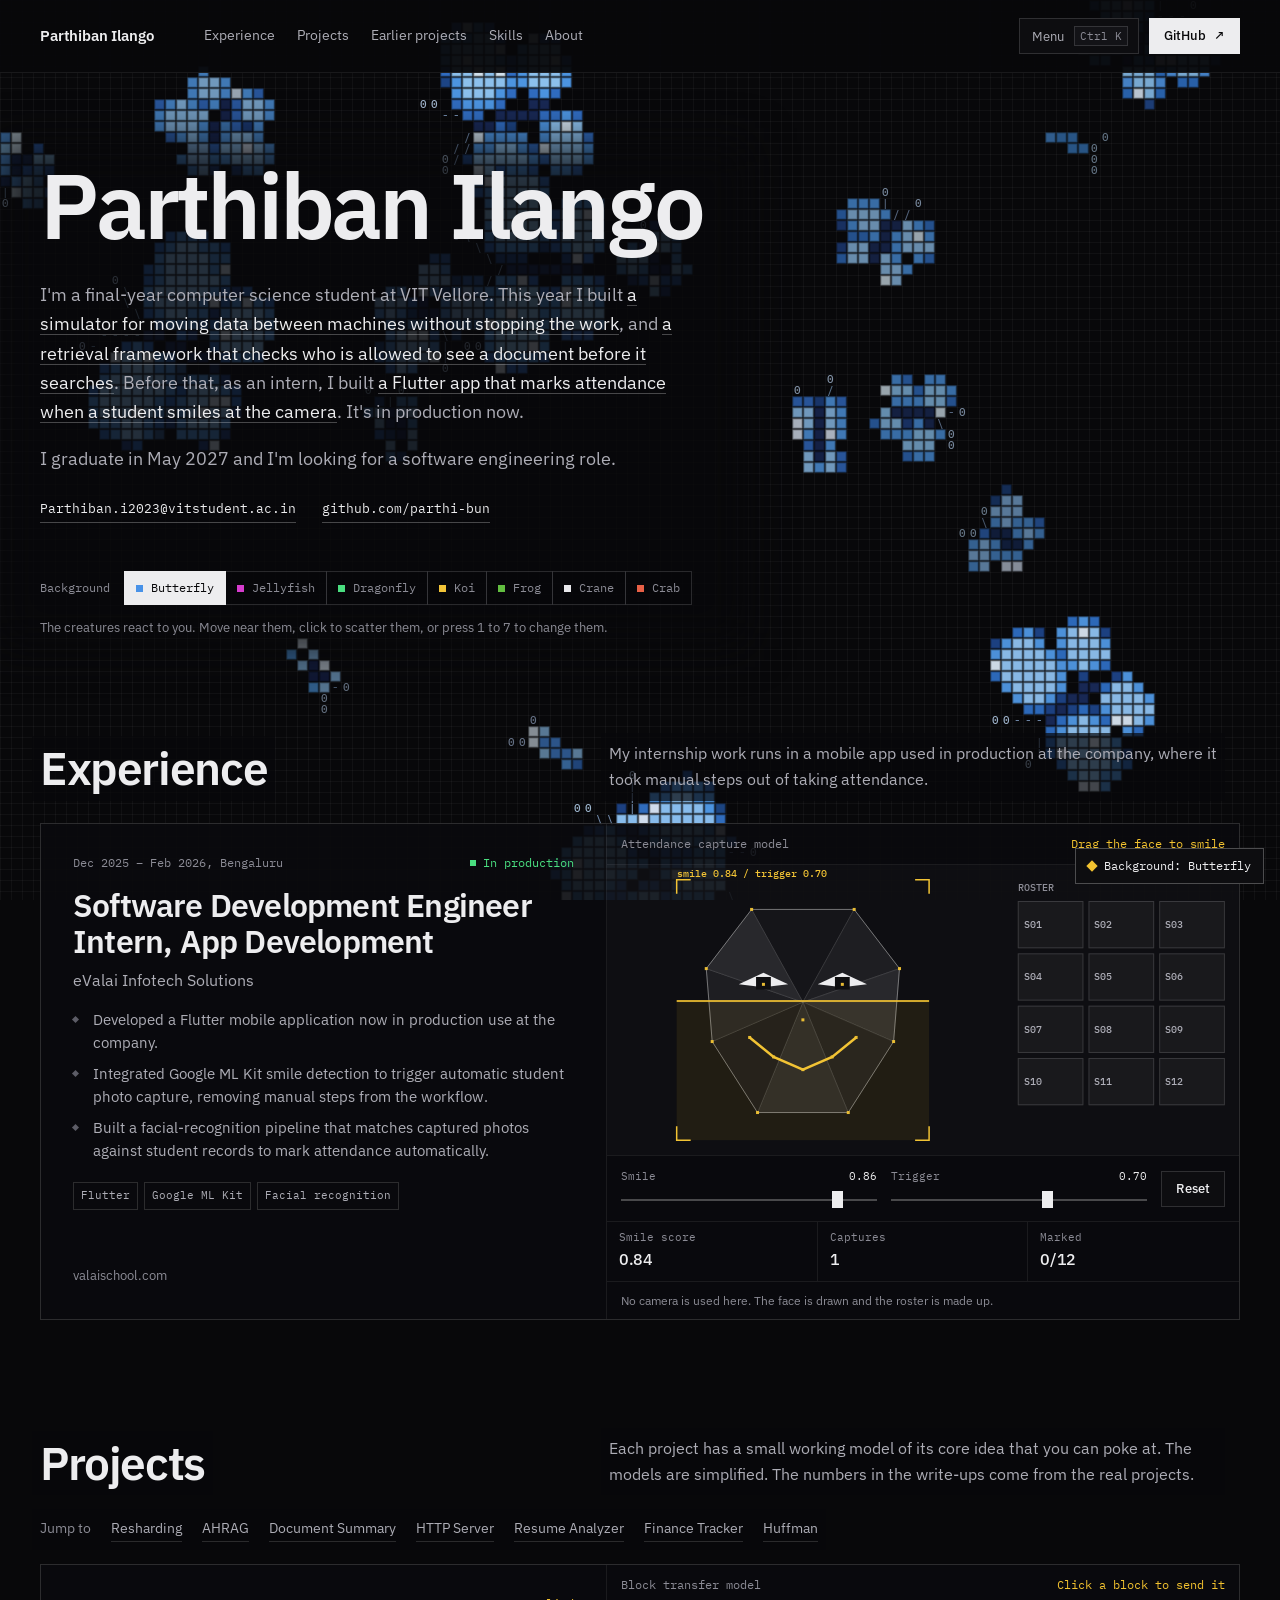
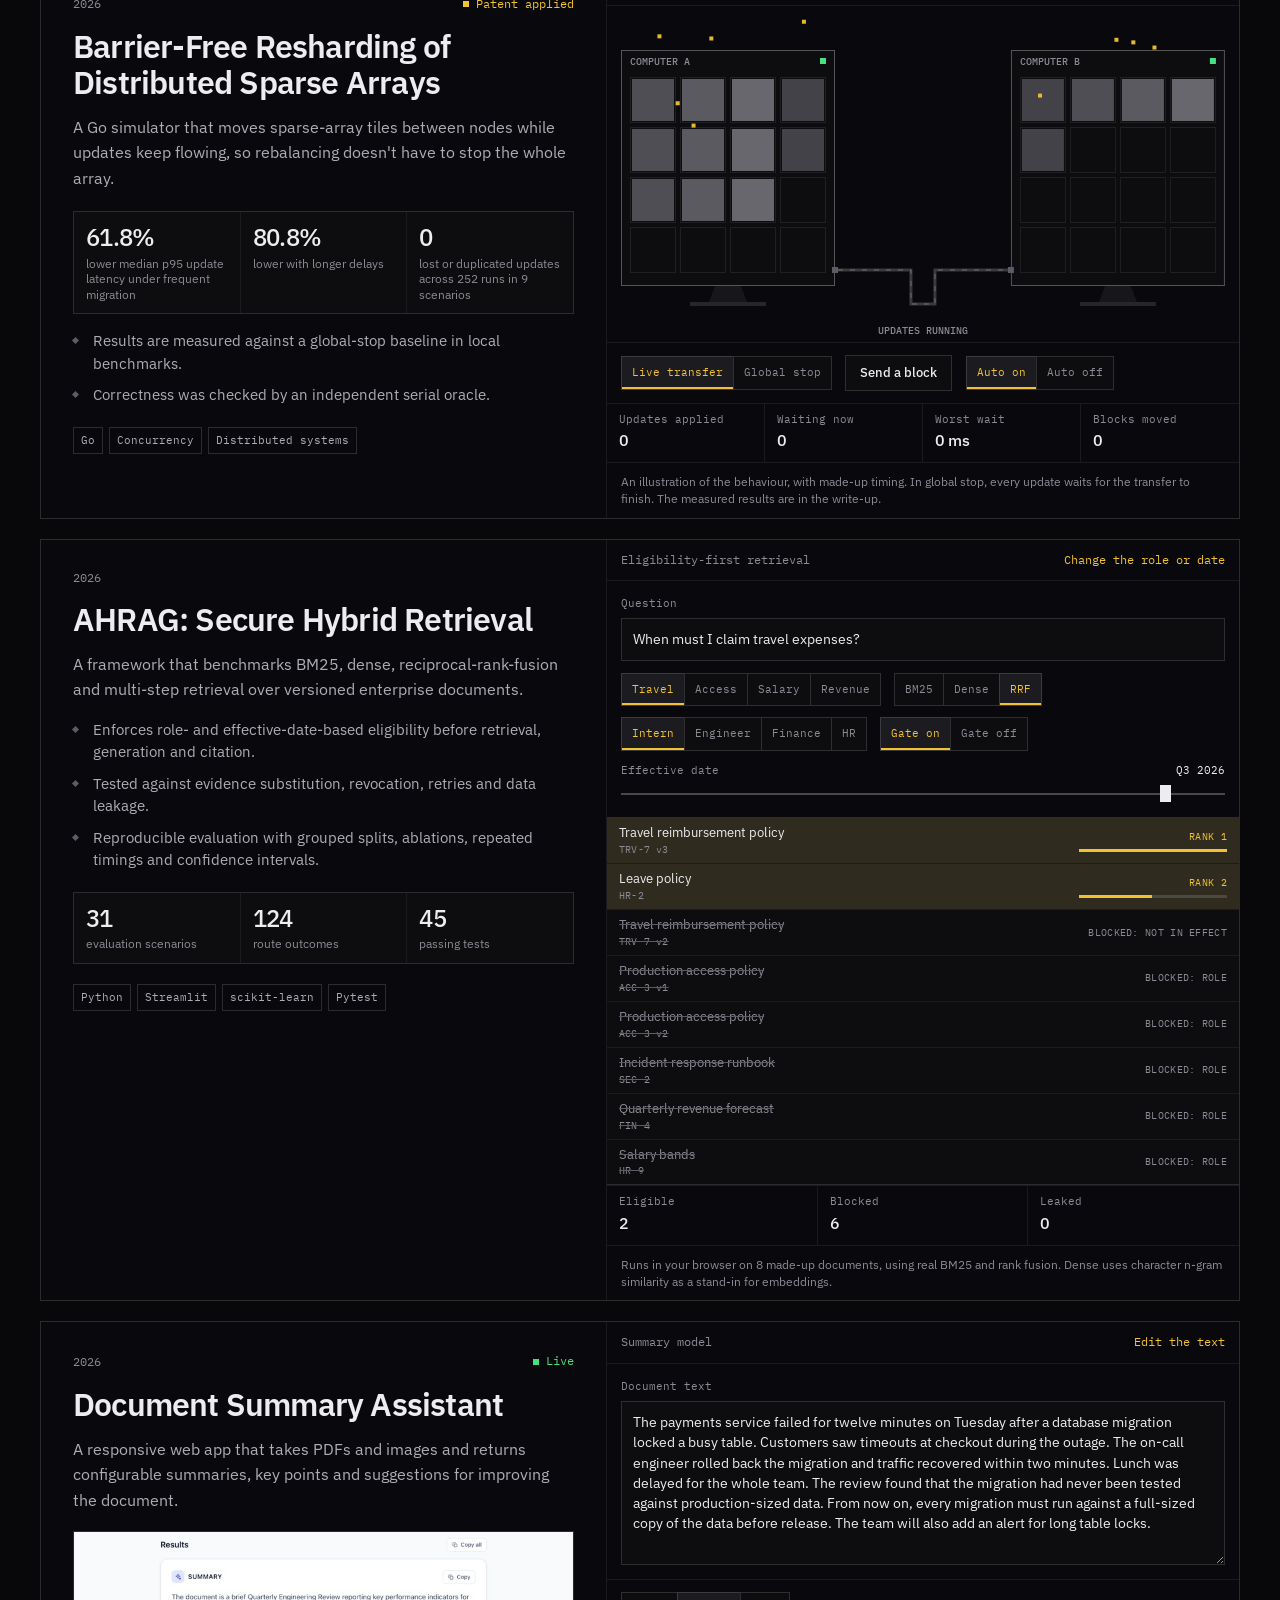
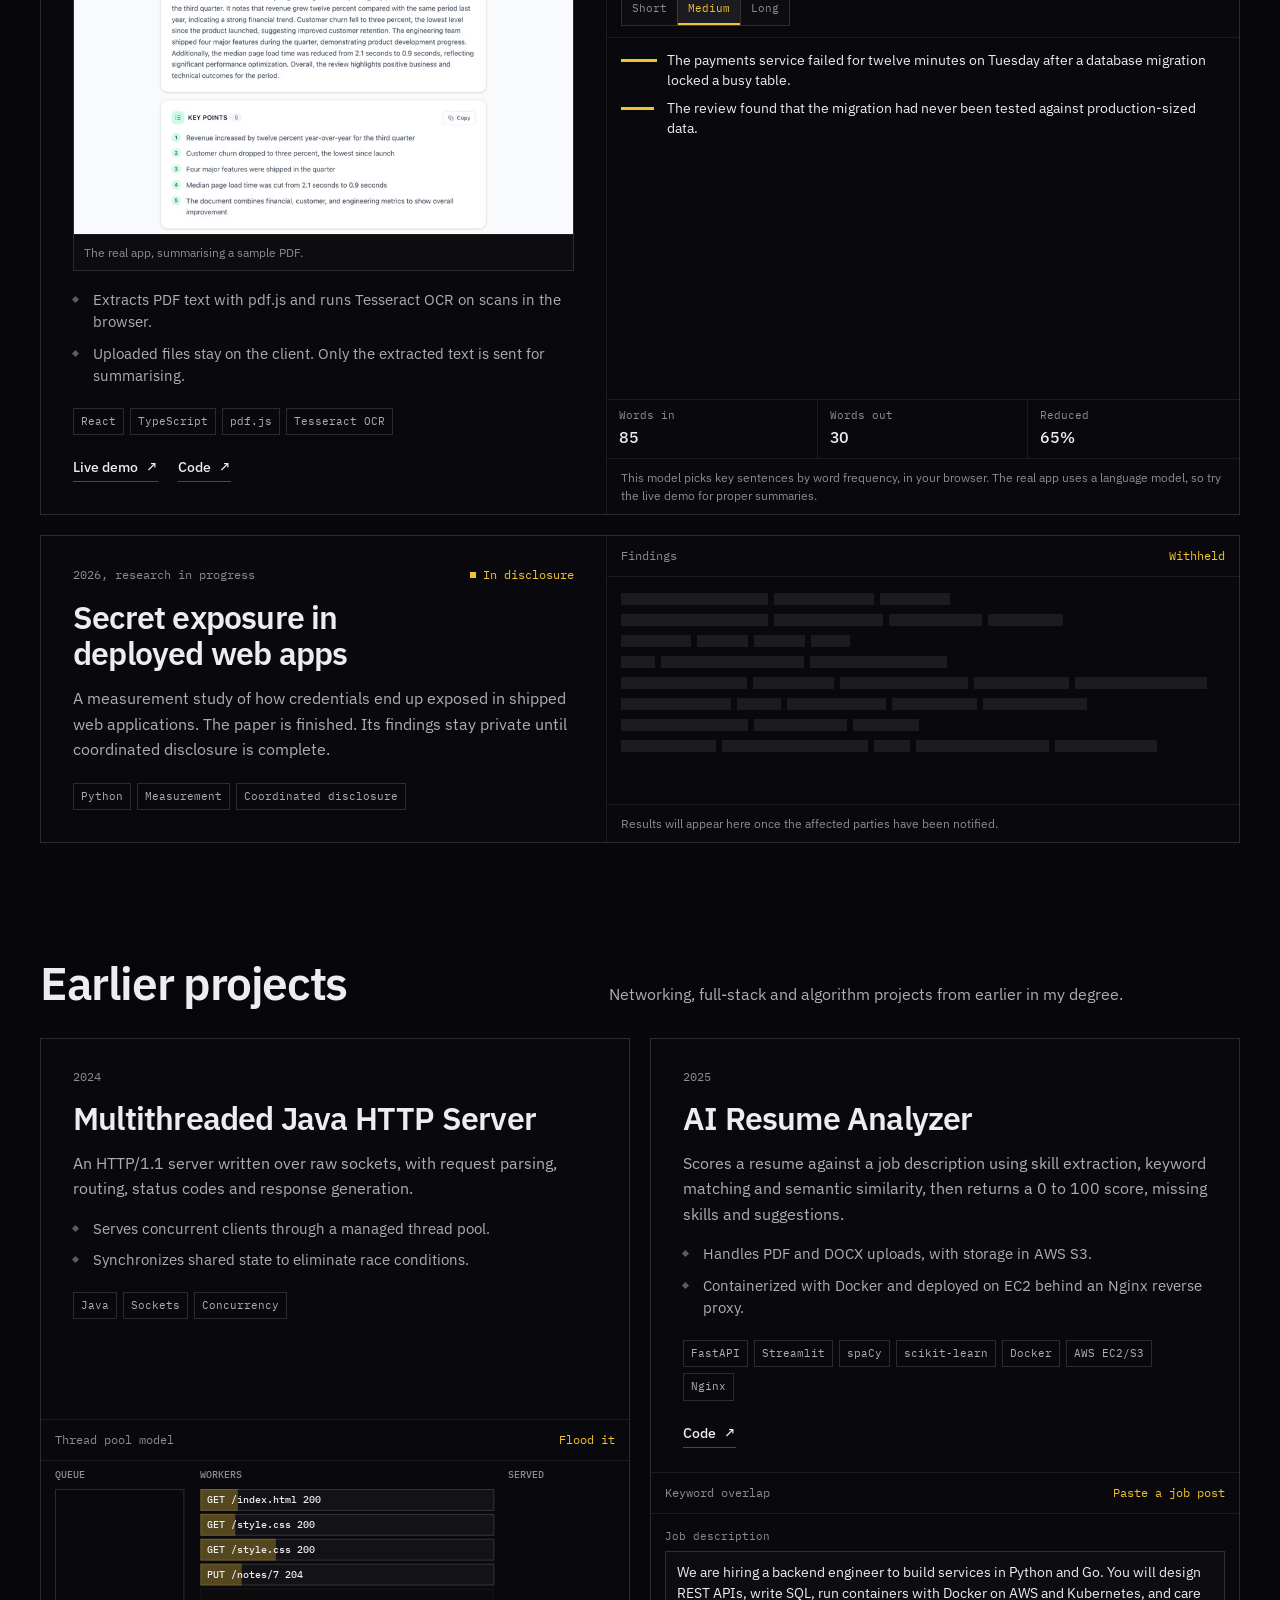
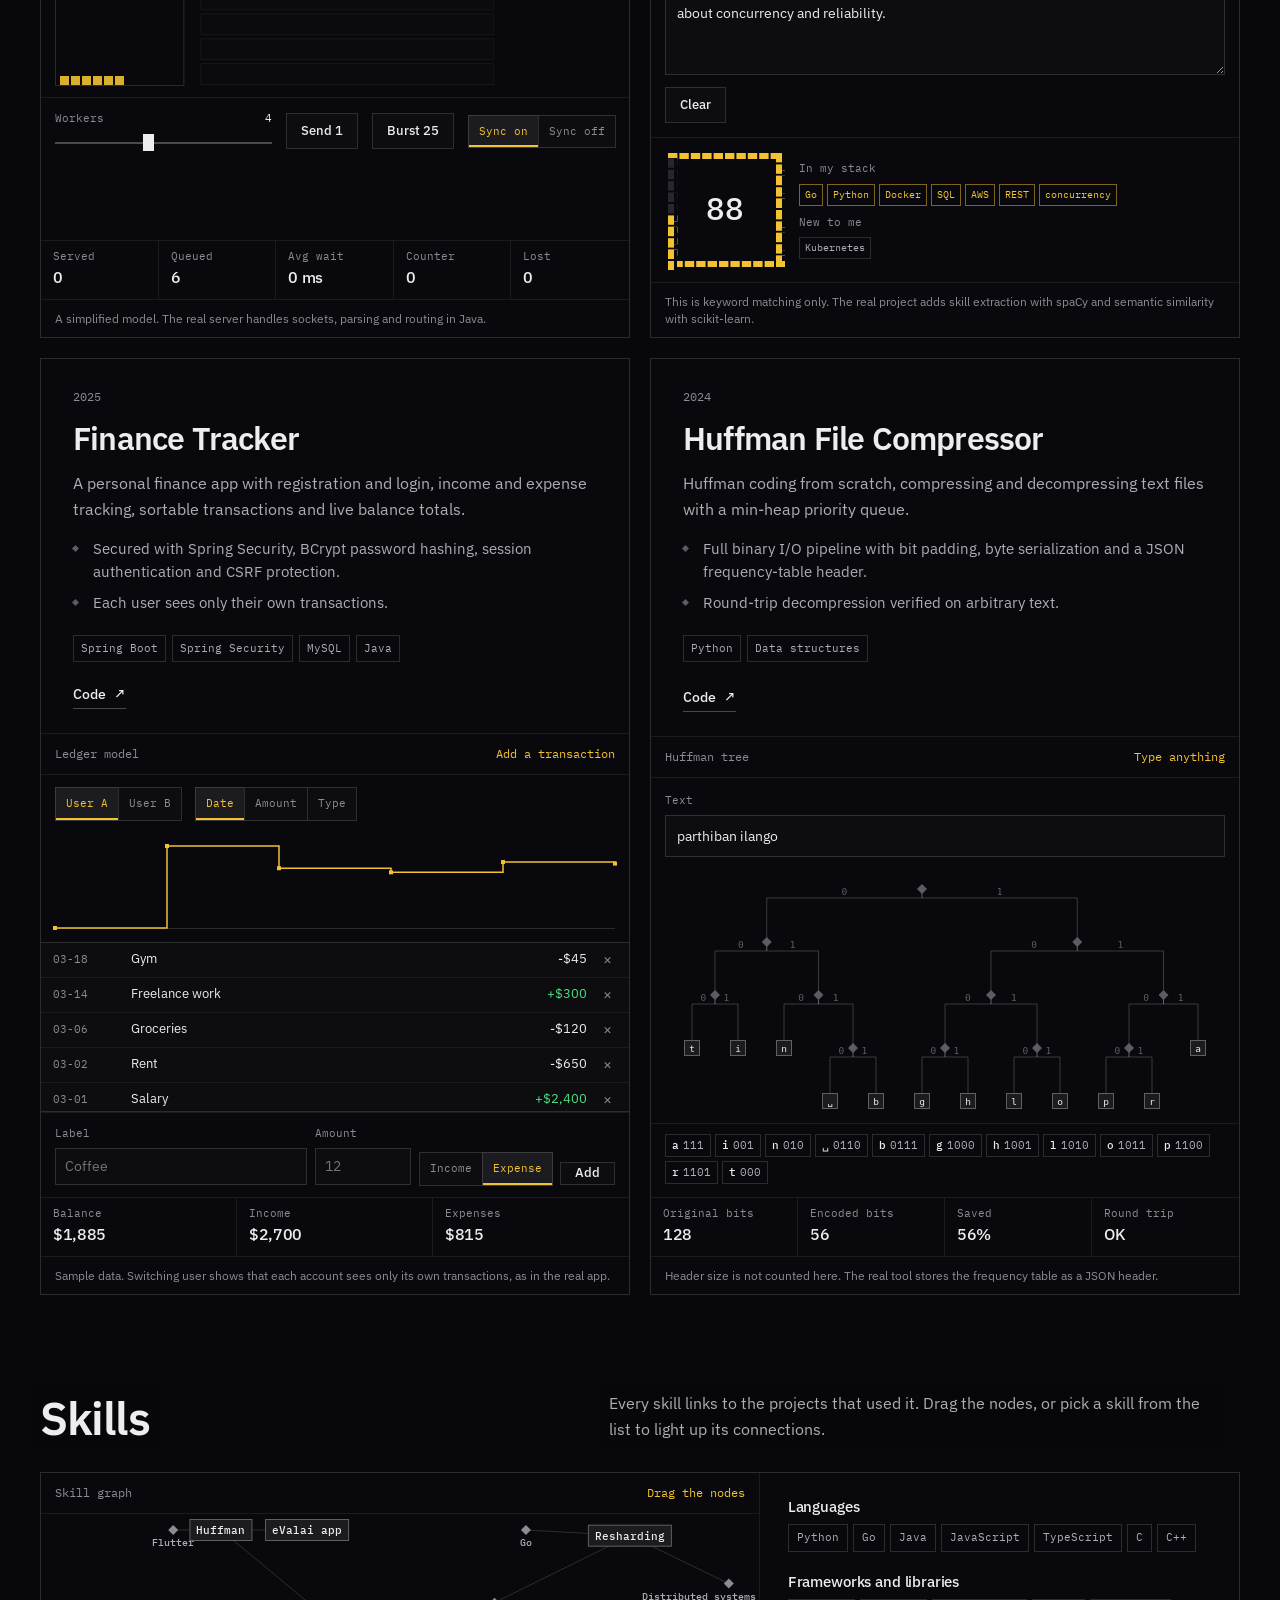
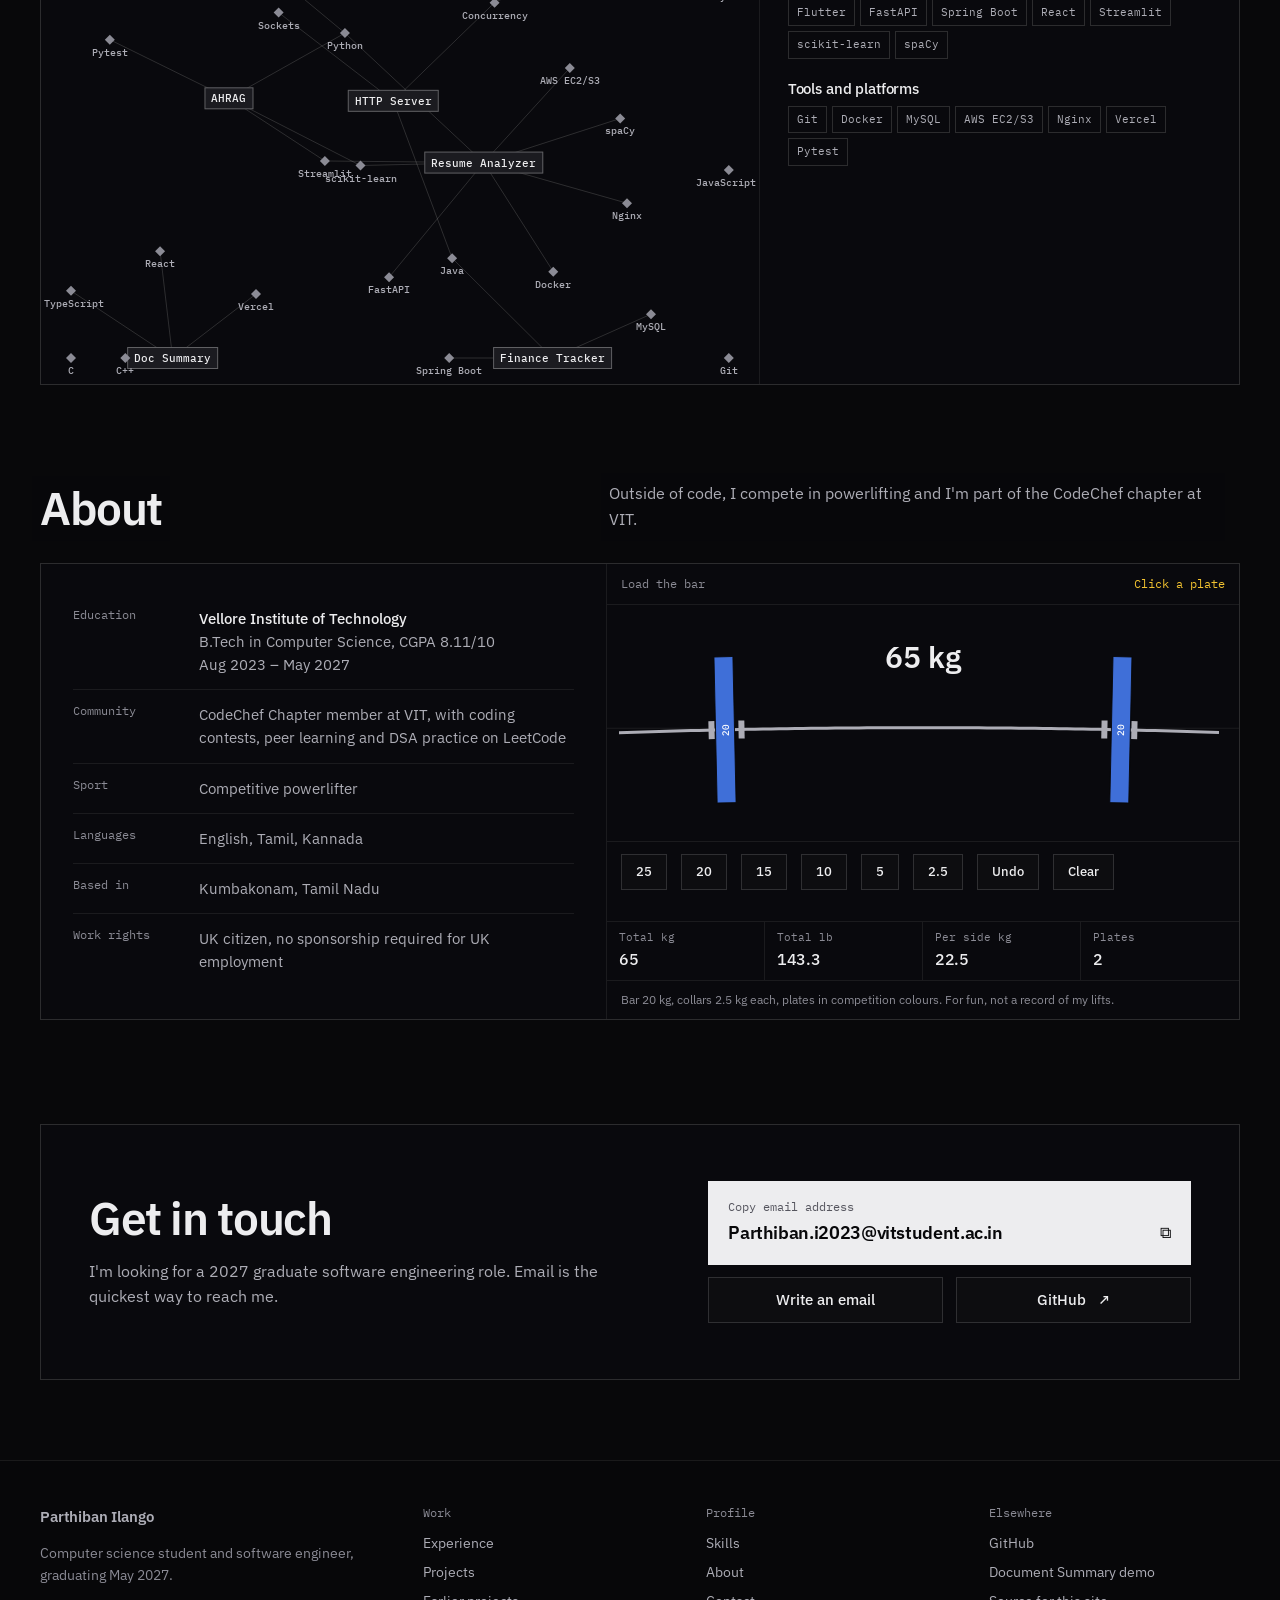
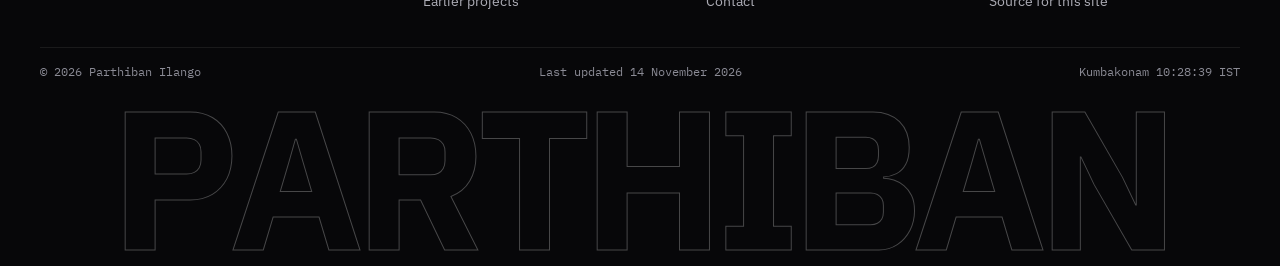
==== commit 75b60a4b: "Replace the background with pixel creatures Seven switchable flocks drawn on a grid: butterfly, jell" ====
--- a/docs/index.html
+++ b/docs/index.html
@@ -72,13 +72,6 @@
 ul { list-style: none; }
 
 #field { position: fixed; inset: 0; width: 100%; height: 100%; z-index: 0; pointer-events: none; display: block; }
-.no-webgl #field { display: none; }
-.no-webgl body, body.no-webgl {
-  background-image:
-    linear-gradient(var(--line) 1px, transparent 1px),
-    linear-gradient(90deg, var(--line) 1px, transparent 1px);
-  background-size: 48px 48px;
-}
 .page { position: relative; z-index: 1; }
 .wrap { max-width: 1248px; margin-inline: auto; padding-left: var(--gutter-l); padding-right: var(--gutter-r); }
 .mono { font-family: var(--mono); }
@@ -145,11 +138,9 @@
 
 /* hero */
 .hero { position: relative; padding-top: calc(var(--nav) + env(safe-area-inset-top, 0px) + 88px); padding-bottom: 8px; }
-.hero::before {
-  content: ""; position: absolute; inset: 0; pointer-events: none;
-  background: linear-gradient(90deg, rgba(8, 8, 10, 0.72) 0%, rgba(8, 8, 10, 0.5) 42%, rgba(8, 8, 10, 0) 66%);
-}
-.hero-copy { position: relative; min-width: 0; }
+.hero-copy { position: relative; min-width: 0; width: fit-content; max-width: 100%; }
+/* A soft dark patch keeps the introduction readable while creatures pass behind it. */
+.hero-copy::before { content: ""; position: absolute; inset: -18px -44px -10px; background: rgba(8, 8, 10, 0.8); filter: blur(22px); z-index: -1; pointer-events: none; }
 h1 { font-size: clamp(46px, 7.2vw, 100px); font-weight: 600; letter-spacing: -0.035em; line-height: 0.98; cursor: default; }
 h1 .ln { display: inline-block; white-space: nowrap; }
 h1 .ch { display: inline-block; will-change: font-weight; }
@@ -167,6 +158,7 @@
   border: 1px solid var(--line-2); padding: 7px 11px; margin-right: -1px; background: rgba(8, 8, 10, 0.6);
   transition: color 0.15s, background 0.15s;
 }
+.chip i { display: inline-block; width: 7px; height: 7px; margin-right: 8px; }
 .chip:hover { color: var(--t1); }
 .chip[aria-pressed="true"] { background: var(--t1); color: var(--bg); position: relative; z-index: 1; border-color: var(--t1); }
 .hint { font-size: 12.5px; color: var(--t3); margin-top: 12px; }
@@ -393,7 +385,6 @@
 #toast.on { opacity: 1; transform: translate(-50%, 0); }
 
 @media (max-width: 1040px) {
-  .hero::before { background: rgba(8, 8, 10, 0.42); }
   .case, .about, .skills { grid-template-columns: minmax(0, 1fr); }
   .case-v { border-left: 0; border-top: 1px solid var(--line); }
   .skills .toy { border-right: 0; border-bottom: 1px solid var(--line); --h: 400px; }
@@ -468,7 +459,7 @@
             <span class="label">Background</span>
             <div class="chips" id="mode-chips" role="group" aria-label="Background style"></div>
           </div>
-          <p class="hint">The background reacts to you. Move, click or hold anywhere, or press 1 to 5 to change it.</p>
+          <p class="hint">The creatures react to you. Move near them, click to scatter them, or press 1 to 7 to change them.</p>
           <noscript><p class="hint">The background and the working models need JavaScript. Everything else on this page works without it.</p></noscript>
         </div>
       </div>
@@ -749,7 +740,7 @@
       </div>
       <div class="foot-b label">
         <span>© 2026 Parthiban Ilango</span>
-        <span>Last updated 10 November 2026</span>
+        <span>Last updated 14 November 2026</span>
         <span id="clock">Kumbakonam</span>
       </div>
     </div>
@@ -763,7 +754,7 @@
 </div>
 <div id="pal" hidden data-nofield>
   <div class="pal-b" role="dialog" aria-modal="true" aria-label="Command menu">
-    <input id="pal-i" type="text" placeholder="Jump to a section or change the background" aria-label="Search commands" autocomplete="off">
+    <input id="pal-i" type="text" placeholder="Jump to a section or change the creatures" aria-label="Search commands" autocomplete="off">
     <div class="pal-l" id="pal-l" role="listbox"></div>
   </div>
 </div>
@@ -992,134 +983,243 @@
   ctx.rect(x, y, w, h);
 }
 
-/* The live background: one fragment shader with five scenes, plus a CPU Game of Life grid. */
-const VERT = `#version 300 es
-in vec2 p;void main(){gl_Position=vec4(p,0.,1.);}`;
-
-const FRAG = `#version 300 es
-precision highp float;
-out vec4 fragColor;
-uniform vec2 uRes,uM,uV,uLifeSize;
-uniform float uDpr,uT,uScroll,uDim,uDensity,uForce,uHold,uMix,uLifeCell;
-uniform vec3 uAcc;
-uniform int uMode,uPrev;
-uniform vec3 uR[6];
-uniform sampler2D uLife;
-const vec3 BG=vec3(.031,.031,.039);
-
-float h21(vec2 p){p=fract(p*vec2(123.34,456.21));p+=dot(p,p+45.32);return fract(p.x*p.y);}
-float vn(vec2 p){vec2 i=floor(p),f=fract(p);f=f*f*(3.-2.*f);
- return mix(mix(h21(i),h21(i+vec2(1,0)),f.x),mix(h21(i+vec2(0,1)),h21(i+vec2(1,1)),f.x),f.y);}
-float spot(vec2 p,float R){vec2 d=p-uM;return exp(-dot(d,d)/(R*R));}
-float ripple(vec2 p){float s=0.;for(int i=0;i<6;i++){float a=uR[i].z;if(a<0.)continue;
- float e=(length(p-uR[i].xy)-a*560.)/64.;s+=exp(-e*e)*exp(-a*1.5);}return s;}
-vec2 warp(vec2 p){
- vec2 d=p-uM;float R=230.+60.*uForce;float f=exp(-dot(d,d)/(R*R));
- vec2 q=p-d*f*mix(.3,-.6,uHold)*uForce+uV*f*.9;
- for(int i=0;i<6;i++){float a=uR[i].z;if(a<0.)continue;vec2 e=p-uR[i].xy;float r=length(e)+.001;
-  float k=(r-a*560.)/64.;q-=e/r*exp(-k*k)*exp(-a*1.5)*30.*uForce;}
- return q;}
-
-vec3 lattice(vec2 p){
- float cell=48./uDensity;
- vec2 g=(warp(p)+vec2(0.,uScroll*.4))/cell;
- vec2 a=abs(fract(g-.5)-.5)/fwidth(g);float l=1.-min(min(a.x,a.y),1.);
- vec2 g5=g/5.;vec2 b=abs(fract(g5-.5)-.5)/fwidth(g5);float L=1.-min(min(b.x,b.y),1.);
- float sp=spot(p,250.),rp=ripple(p);
- vec2 id=floor(g);float hs=h21(id);
- float tile=step(.84,hs)*(.5+.5*sin(uT*1.4+hs*50.));
- vec2 nd=abs(fract(g+.5)-.5)*cell;float node=step(max(nd.x,nd.y),1.7);
- vec3 c=BG+vec3(.05)*l+vec3(.055)*L;
- c+=uAcc*(l*.5+L*.34)*(sp+rp*.9);
- c+=uAcc*tile*(.012+sp*.13+rp*.1);
- c+=uAcc*node*(sp*.85+rp*.6);
- return c;}
-
-vec2 toW(vec2 v,float c){return vec2(v.x+v.y*.5,v.y*.8660254)*c;}
-float terrain(vec2 v,float c,vec2 off){
- vec2 w=toW(v,c)-off;
- float n=vn(v*.16+uT*.04)*1.1+vn(v*.41-uT*.06)*.45+h21(v)*.2;
- n+=spot(w,210.)*mix(1.5,-1.8,uHold)*uForce+ripple(w)*1.3*uForce;
- return n;}
-vec3 shards(vec2 p){
- float c=74./uDensity;vec2 off=vec2(0.,uScroll*.4),P=p+off;
- vec2 v=vec2(P.x/c-P.y/(c*1.7320508),P.y/(c*.8660254));
- vec2 i=floor(v),f=fract(v);bool up=f.x+f.y<1.;
- vec2 A=up?i:i+vec2(1.),B=up?i+vec2(1,0):i+vec2(0,1),C=up?i+vec2(0,1):i+vec2(1,0);
- float z=c*.85;
- vec3 a=vec3(toW(A,c)-off,terrain(A,c,off)*z),b=vec3(toW(B,c)-off,terrain(B,c,off)*z),d=vec3(toW(C,c)-off,terrain(C,c,off)*z);
- vec3 n=normalize(cross(b-a,d-a));
- vec2 ctr=(a.xy+b.xy+d.xy)/3.;
- vec3 lg=normalize(vec3(uM-ctr,190.));
- float k=max(dot(n,lg),0.);
- vec2 e=up?f:1.-f;float bar=min(min(e.x,e.y),1.-e.x-e.y);
- float edge=1.-smoothstep(0.,fwidth(bar)*1.25,bar);
- float sp=spot(ctr,320.);
- vec3 col=BG+vec3(.021,.021,.026)*(.3+k*1.5)+h21(i+(up?.3:.7))*.006;
- col+=uAcc*(pow(k,3.)*.2*sp+pow(k,26.)*.55*sp+ripple(ctr)*.06);
- col+=vec3(.06)*edge*(.22+.78*k)+uAcc*edge*sp*.34;
- return col;}
-
-float height(vec2 p){
- vec2 q=(p+vec2(0.,uScroll*.4))*.0032*uDensity;
- float h=vn(q+uT*.025)+.5*vn(q*2.1-uT*.03)+.25*vn(q*4.3);
- return h+spot(p,200.)*mix(.7,-.85,uHold)*uForce+ripple(p)*.35*uForce;}
-vec3 contour(vec2 p){
- float h=height(p)*11.;
- float l=1.-smoothstep(0.,1.3,abs(fract(h-.5)-.5)/fwidth(h));
- float h5=h/5.;float L=1.-smoothstep(0.,1.5,abs(fract(h5-.5)-.5)/fwidth(h5));
- float sp=spot(p,290.),rp=ripple(p);
- vec3 c=BG+vec3(.046)*l+vec3(.075)*L;
- c+=uAcc*(l*.38+L*.5)*(sp+rp*.8);
- return c;}
-
-vec3 prism(vec2 p){
- vec2 ctr=uRes/uDpr*vec2(.73,.42),c=p-ctr;
- float r=length(c),n=floor(5.+uDensity*3.);
- float ang=atan(c.y,c.x)+uT*.035+(uM.x/(uRes.x/uDpr)-.5)*.7*uForce;
- float sec=6.2831853/n;float a=abs(mod(ang,sec)-sec*.5);
- vec2 u=r*vec2(cos(a),sin(a))+(uM-ctr)*.2*uForce;
- u+=vec2(ripple(p)*34.*uForce,0.);
- float s=120./uDensity;
- vec3 k=vec3(u.y,u.x*.8660254+u.y*.5,u.x*.8660254-u.y*.5)/s;
- k+=uT*.03*vec3(0.,1.,-1.);
- vec3 fl=floor(k);
- vec3 fw=max(fwidth(k),vec3(.002));
- vec3 dd=abs(fract(k-.5)-.5)/fw;
- float l=1.-min(min(min(dd.x,dd.y),dd.z),1.);
- float h=h21(fl.xy+fl.z*7.31);
- float sp=spot(p,330.);
- float rad=exp(-r*r/(560.*560.));
- vec3 col=BG+vec3(.05)*l;
- col+=uAcc*l*(sp*.5+rad*.05);
- col+=uAcc*step(.7,h)*(.018+.09*sp)*(.5+rad);
- col+=vec3(1.)*step(.9,h)*.012*rad;
- return col;}
-
-vec3 lifeScene(vec2 p){
- vec2 g=p/uLifeCell,id=floor(g);
- float v=texture(uLife,(id+.5)/uLifeSize).r;
- vec2 f=fract(g);float sq=step(max(abs(f.x-.5),abs(f.y-.5)),.44);
- vec2 a=abs(fract(g-.5)-.5)/fwidth(g);float l=1.-min(min(a.x,a.y),1.);
- float sp=spot(p,270.);
- return BG+vec3(.04)*l+uAcc*sq*v*(.34+.55*sp)+vec3(1.)*sq*step(.98,v)*.03;}
-
-vec3 scene(int m,vec2 p){
- if(m==0)return lattice(p);if(m==1)return shards(p);if(m==2)return contour(p);if(m==3)return prism(p);return lifeScene(p);}
-
-void main(){
- vec2 p=vec2(gl_FragCoord.x,uRes.y-gl_FragCoord.y)/uDpr;
- vec3 c=scene(uMode,p);
- if(uMix<.999)c=mix(scene(uPrev,p),c,uMix);
- float keep=max(uDim,spot(p,300.)*.92);
- fragColor=vec4(mix(BG,c,keep),1.);
-}`;
-
-const MODES = ["Lattice", "Shards", "Contour", "Prism", "Life"];
-const DEFAULT_MODE = 2;
+/* The live background: flocks of pixel creatures drawn on a coarse grid.
+   Each creature is a small procedural model sampled once per grid cell, so it stays
+   blocky at any size or angle. Fine parts are drawn with keyboard characters. */
+const MODES = ["Butterfly", "Jellyfish", "Dragonfly", "Koi", "Frog", "Crane", "Crab"];
+const MODE_DOT = ["#4892e8", "#d63cce", "#4ade80", "#f2c438", "#62be40", "#e8e8ec", "#e86046"];
+const DEFAULT_MODE = 0;
+const GLYPHS = ["/", "\\", "-", "|", "(", ")", "{", "}", "0", "$", ":", ".", "v", "'"];
+
+/* Sample result, reused for every cell: k is 0 nothing, 1 tile, 2 character, 3 eye, 4 dot. */
+const crO = { k: 0, r: 0, g: 0, b: 0, a: 0, ch: 0 };
+function crTile(r, g, b, a) {
+  crO.k = 1;
+  crO.r = r;
+  crO.g = g;
+  crO.b = b;
+  crO.a = a;
+}
+function crGlyph(ch, r, g, b, a) {
+  crO.k = 2;
+  crO.ch = ch;
+  crO.r = r;
+  crO.g = g;
+  crO.b = b;
+  crO.a = a;
+}
+function crMark(k) {
+  crO.k = k;
+  crO.r = crO.g = crO.b = 240;
+  crO.a = 1;
+}
+function crHash(x, y, s) {
+  let n = (Math.imul(x, 374761393) + Math.imul(y, 668265263) + Math.imul(s, 1442695041)) | 0;
+  n = Math.imul(n ^ (n >>> 13), 1274126177);
+  return ((n ^ (n >>> 16)) >>> 0) / 4294967296;
+}
+function crSeg(px, py, ax, ay, bx, by) {
+  const vx = bx - ax, vy = by - ay;
+  let t = ((px - ax) * vx + (py - ay) * vy) / (vx * vx + vy * vy);
+  t = t < 0 ? 0 : t > 1 ? 1 : t;
+  const dx = px - ax - vx * t, dy = py - ay - vy * t;
+  return Math.sqrt(dx * dx + dy * dy);
+}
+/* Picks the stroke character that best matches a direction on screen. */
+function crDir(ang) {
+  const t = ((ang % Math.PI) + Math.PI) % Math.PI;
+  if (t < 0.3927 || t > 2.7489) return 2;
+  if (t < 1.1781) return 1;
+  if (t < 1.9635) return 3;
+  return 0;
+}
+const crDiff = (a, b) => Math.atan2(Math.sin(a - b), Math.cos(a - b));
+
+/* Models. lx runs from tail to head, ly across the body, both in body lengths. S is cells per body length. */
+function crButterfly(lx, ly, c, S) {
+  const ay = Math.abs(ly), half = 0.55 / S, s = 0.5 + 0.5 * Math.sin(c.ph), f = 0.07 + 0.93 * (1 - s * s * s);
+  if (ay < half && lx > -0.34 && lx < 0.36) return f < 0.3 ? crTile(72, 146, 232, 1) : crTile(26, 44, 92, 1);
+  const a1 = (lx - 0.22) / 0.33, b1 = (ay - 0.5 * f) / (0.44 * f), d1 = Math.pow(a1 * a1, 1.5) + Math.pow(b1 * b1, 1.5);
+  const a2 = (lx + 0.36) / 0.25, b2 = (ay - 0.36 * f) / (0.3 * f), d2 = Math.pow(a2 * a2, 1.5) + Math.pow(b2 * b2, 1.5);
+  const d = d1 < d2 ? d1 : d2;
+  if (d <= 1) {
+    const h = crHash(Math.round(lx * S), Math.round(ly * S), c.id);
+    if (h > 0.93) return crTile(226, 240, 255, 1);
+    const n = d + (h - 0.5) * 0.3;
+    if (n < 0.3) return crTile(150, 206, 255, 1);
+    if (n < 0.66) return crTile(84, 160, 242, 1);
+    if (n < 0.9) return crTile(52, 116, 206, 1);
+    return crTile(36, 80, 156, 0.9);
+  }
+  if (lx > 0.36 && lx < 0.8 && Math.abs(ay - 0.04 - (lx - 0.36) * 0.62) < half) {
+    if (lx > 0.8 - 1.1 / S) return crGlyph(8, 190, 215, 245, 0.9);
+    crGlyph(crDir(c.a + (ly < 0 ? -0.55 : 0.55)), 150, 185, 225, 0.8);
+  }
+}
+
+function crJelly(lx, ly, c, S) {
+  const ay = Math.abs(ly), p = Math.sin(c.ph), ry = 0.46 * (1 - 0.1 * p), len = 0.56 * (1 + 0.08 * p);
+  const qi = Math.round(lx * S), qj = Math.round(ly * S);
+  if (lx >= -0.12) {
+    const a = (lx + 0.12) / len, b = ay / ry, d = a * a + b * b;
+    if (d > 1) return;
+    const h = crHash(qi, qj, c.id), n = d + ly * 0.5 - lx * 0.25 + (h - 0.5) * 0.25;
+    if (h > 0.94 || n < 0.12) return crTile(248, 190, 246, 1);
+    if (n < 0.55) return crTile(214, 60, 206, 1);
+    if (n < 0.9) return crTile(160, 34, 158, 1);
+    return crTile(104, 24, 110, 0.9);
+  }
+  if (lx >= -0.26) {
+    if (ay < ry && (qj & 1) === 0) crTile(150, 32, 150, 0.9);
+    return;
+  }
+  const u = (-lx - 0.26) / 2.1;
+  if (u > 1) return;
+  const sway = 0.1 * Math.sin(lx * 4.5 + c.ph * 1.2) * (0.3 + u);
+  if (Math.abs(ly - sway) > ry * (1 - 0.35 * u)) return;
+  const h = crHash(qi, qj, c.id + 7);
+  if (h > 0.62 * (1 - 0.6 * u)) return;
+  crGlyph([4, 5, 6, 7, 2, 9, 10][((h * 977) | 0) % 7], 214, 178, 222, 0.8 * (1 - u));
+}
+
+function crDragonfly(lx, ly, c, S) {
+  const ay = Math.abs(ly), half = 0.55 / S;
+  if (Math.abs(lx - 0.52) < half && Math.abs(ay - 0.15) < half) return crMark(3);
+  if (lx > 0.3 && lx < 0.58 && ay < 0.13) return crTile(60, 200, 110, 1);
+  const qi = Math.round(lx * S), qj = Math.round(ly * S), h = crHash(qi, qj, c.id);
+  const ta = (lx - 0.12) / 0.25, tb = ay / 0.16, td = ta * ta + tb * tb;
+  if (td <= 1) {
+    if (h > 0.85) return crTile(205, 255, 215, 1);
+    return td < 0.5 ? crTile(70, 225, 125, 1) : crTile(36, 150, 80, 1);
+  }
+  if (lx <= -0.05 && lx > -1.55 && ay < half) {
+    const fade = 1 - 0.5 * (-lx / 1.55);
+    return Math.floor(-lx * S) & 1 ? crTile(74, 222, 128, fade) : crTile(30, 112, 64, fade);
+  }
+  const fa = (lx - 0.27 - 0.12 * ay) / 0.14, fb = (ay - 0.62) / 0.5, ha = (lx + 0.02 + 0.22 * ay) / 0.16, hb = (ay - 0.56) / 0.46;
+  const fore = fa * fa + fb * fb <= 1;
+  if (!fore && ha * ha + hb * hb > 1) return;
+  const b = fore ? fb : hb, a = fore ? fa : ha;
+  if (b > 0.82 && Math.abs(a) < 0.5) return crTile(220, 70, 84, 0.9);
+  if (h > 0.7) return;
+  const beat = 0.45 + 0.55 * crHash(qi, qj, c.ph | 0);
+  crGlyph(h < 0.45 ? crDir(c.a + (ly < 0 ? -1.35 : 1.35)) : 10, 220, 232, 226, 0.75 * beat);
+}
+
+function crKoi(lx, ly, c, S) {
+  if (lx > 0.58 || lx < -1.1) return;
+  const y = ly - c.amp * Math.sin(lx * 3.2 - c.ph) * (0.6 - lx), ay = Math.abs(y), half = 0.55 / S;
+  const qi = Math.round(lx * S), qj = Math.round(y * S), h = crHash(qi, qj, c.id);
+  if (lx < -0.75) {
+    const u = (-0.75 - lx) / 0.35;
+    if (ay >= 0.05 + u * 0.3) return;
+    return h < 0.72 ? crTile(165, 165, 172, 0.6 * (1 - 0.5 * u)) : crGlyph(12, 190, 190, 196, 0.7);
+  }
+  let w;
+  if (lx > 0.2) {
+    const t = (lx - 0.2) / 0.38;
+    w = 0.2 * Math.sqrt(Math.max(0, 1 - t * t));
+  } else w = 0.2 * (1 - (0.72 * (0.2 - lx)) / 0.95);
+  if (ay < w || (ay < half && lx < 0.5)) {
+    const pt = crHash(Math.floor((lx + 1.2) * 3.1), y > 0 ? 1 : 0, c.id);
+    let r, g, b;
+    if (c.v === 0) pt > 0.5 ? ((r = 214), (g = 44), (b = 44)) : ((r = 238), (g = 238), (b = 240));
+    else if (c.v === 1) pt > 0.62 ? ((r = 168), (g = 84), (b = 30)) : ((r = 236), (g = 134), (b = 44));
+    else if (c.v === 2) pt > 0.7 ? ((r = 255), (g = 232), (b = 150)) : ((r = 242), (g = 196), (b = 56));
+    else pt > 0.66 ? ((r = 52), (g = 52), (b = 58)) : pt > 0.33 ? ((r = 214), (g = 44), (b = 44)) : ((r = 238), (g = 238), (b = 240));
+    const k = h > 0.92 ? 1.12 : ay > w * 0.7 ? 0.78 : 1;
+    return crTile(Math.min(255, r * k), Math.min(255, g * k), Math.min(255, b * k), 1);
+  }
+  if (lx > 0.36 && lx < 0.5 && ay < w + 1.1 / S) return crMark(4);
+  if (lx > 0.05 && lx < 0.3 && ay < w + 0.16) crTile(150, 150, 158, 0.55);
+}
+
+function crFrog(lx, ly, c, S) {
+  const ay = Math.abs(ly), j = c.j, half = 0.55 / S, hx = 0.36 + 0.3 * j, sg = ly < 0 ? -1 : 1;
+  if (Math.abs(lx - hx - 0.1) < half && Math.abs(ay - 0.2) < half) return crMark(3);
+  const h = crHash(Math.round(lx * S), Math.round(ly * S), c.id);
+  const a1 = (lx - hx) / 0.24, b1 = ay / (0.27 - 0.05 * j), a2 = lx / (0.42 + 0.34 * j), b2 = ay / (0.36 - 0.14 * j);
+  const d = Math.min(a1 * a1 + b1 * b1, a2 * a2 + b2 * b2);
+  if (d <= 1) {
+    if (h > 0.9) return crTile(40, 100, 40, 1);
+    const n = d + (h - 0.5) * 0.3;
+    if (n < 0.3) return crTile(196, 228, 112, 1);
+    return n < 0.7 ? crTile(98, 190, 64, 1) : crTile(52, 132, 44, 1);
+  }
+  const ex = -0.44 - 1.25 * j, ey = 0.52 - 0.24 * j;
+  if (crSeg(lx, ay, -0.18 - 0.4 * j, 0.3 - 0.14 * j, ex, ey) < 0.13 - 0.06 * j) return crTile(70, 160, 56, 1);
+  const fx = 0.4 + 0.42 * j, fy = 0.48 - 0.2 * j;
+  if (crSeg(lx, ay, 0.2 + 0.2 * j, 0.26 - 0.06 * j, fx, fy) < 0.065) return crTile(70, 160, 56, 1);
+  const t1 = Math.hypot(lx - ex + 0.1, ay - ey - 0.06), t2 = Math.hypot(lx - fx - 0.08, ay - fy - 0.05);
+  if ((t1 < 0.17 || t2 < 0.13) && h < 0.6) crGlyph(crDir(c.a + sg * (t1 < 0.17 ? 2.5 : 0.7)), 150, 200, 130, 0.8);
+}
+
+function crCrane(lx, ly, c, S) {
+  const ay = Math.abs(ly), half = 0.55 / S, w = 0.6 + 0.4 * (0.5 + 0.5 * Math.cos(c.ph));
+  if (ay < half) {
+    if (lx > 1.06 && lx < 1.24) return crGlyph(crDir(c.a), 200, 200, 206, 0.8);
+    if (lx > 0.96 && lx <= 1.06) return crTile(240, 240, 243, 1);
+    if (lx > 0.86 && lx <= 0.96) return crTile(228, 52, 62, 1);
+    if (lx > 0.26 && lx <= 0.86) return Math.floor(lx * S) & 1 ? crTile(232, 232, 236, 1) : crTile(150, 150, 158, 1);
+    if (lx < -0.34 && lx > -1) {
+      if ((Math.floor(-lx * S) & 1) === 0) crGlyph(crDir(c.a), 170, 170, 176, 0.55);
+      return;
+    }
+  }
+  const ba = lx / 0.34, bb = ay / 0.12;
+  if (ba * ba + bb * bb <= 1) return crTile(240, 240, 243, 1);
+  if (lx > -0.46 && lx < -0.3 && ay < 0.14) return crTile(170, 170, 178, 1);
+  const u = ay / (0.98 * w);
+  if (u > 1) return;
+  const hc = 0.21 * (1 - 0.5 * u) + 0.03, dx = lx - 0.06 + 0.38 * u * u;
+  if (Math.abs(dx) >= hc) return;
+  if (u > 0.55 && dx < -hc * 0.35 && Math.round(ly * S) & 1) return;
+  if (u > 0.8) return crTile(92, 92, 104, 1);
+  if (u > 0.6 || dx < -hc * 0.5) return crTile(186, 186, 194, 1);
+  crHash(Math.round(lx * S), Math.round(ly * S), c.id) > 0.9 ? crTile(255, 255, 255, 1) : crTile(232, 232, 236, 1);
+}
+
+function crCrab(lx, ly, c, S) {
+  const ay = Math.abs(ly), sg = ly < 0 ? -1 : 1, half = 0.55 / S;
+  if (Math.abs(lx - 0.37) < half && Math.abs(ay - 0.13) < half) return crMark(4);
+  const h = crHash(Math.round(lx * S), Math.round(ly * S), c.id);
+  const a = lx / 0.3, b = ay / 0.44, d = a * a + b * b;
+  if (d <= 1) {
+    if (h > 0.92) return crTile(255, 205, 180, 1);
+    const n = d + (h - 0.5) * 0.3 - lx * 0.3;
+    if (n < 0.35) return crTile(244, 150, 120, 1);
+    return n < 0.75 ? crTile(226, 96, 70, 1) : crTile(168, 56, 46, 1);
+  }
+  if (crSeg(lx, ay, 0.16, 0.4, 0.5, 0.52) < 0.075) return crTile(200, 74, 56, 1);
+  const ca = (lx - 0.64) / 0.16, cb = (ay - 0.46) / 0.11;
+  if (ca * ca + cb * cb <= 1) {
+    if (lx > 0.62 && Math.abs(ay - 0.46) < 0.02 + 0.03 * (0.5 + 0.5 * Math.sin(c.ph * 0.7 + sg))) return;
+    return crTile(236, 110, 84, 1);
+  }
+  for (let i = 0; i < 3; i++) {
+    const x0 = 0.08 - i * 0.17, e = 0.08 * Math.sin(c.lp + i * 2.1 + (sg > 0 ? 0 : Math.PI));
+    if (crSeg(lx, ay, x0, 0.4, x0 - 0.06 + e * 0.6, 0.78 + e * 0.5) < 0.055) return crTile(190, 70, 54, 1);
+  }
+  if (c.mv < 0.05) return;
+  const t = -ly * c.sd;
+  if (t < 0.85 || t > 2 || Math.abs(lx) > 0.4) return;
+  const u = (t - 0.85) / 1.15;
+  if (h < 0.4 * (1 - u)) crGlyph([0, 10, 11][((h * 991) | 0) % 3], 170, 120, 108, 0.6 * c.mv * (1 - u));
+}
+
+/* ext is how far each model reaches forward, back and sideways. s0 to s1 is its size range in cells. */
+const SPECIES = [
+  { sample: crButterfly, ext: [0.85, 0.65, 1], s0: 4.2, s1: 11.5, n: 24, v: 46 },
+  { sample: crJelly, ext: [0.6, 2.45, 0.65], s0: 5.5, s1: 12.5, n: 13, v: 62 },
+  { sample: crDragonfly, ext: [0.65, 1.6, 1.2], s0: 5.5, s1: 12.5, n: 13, v: 16 },
+  { sample: crKoi, ext: [0.65, 1.15, 0.55], s0: 6, s1: 13.5, n: 18, v: 46 },
+  { sample: crFrog, ext: [1.15, 1.9, 0.8], s0: 4.8, s1: 10, n: 16, v: 520 },
+  { sample: crCrane, ext: [1.28, 1.05, 1.05], s0: 5.5, s1: 12, n: 14, v: 78 },
+  { sample: crCrab, ext: [0.9, 0.45, 2.05], s0: 4.2, s1: 8.5, n: 30, v: 34 },
+];
 
 const Field = {
-  mode: store.get("background", DEFAULT_MODE) % MODES.length,
+  mode: store.get("creature", DEFAULT_MODE) % MODES.length,
   density: 1,
   force: 1,
   paused: false,
@@ -1128,266 +1228,436 @@
   pulse() {},
   setMode() {},
   reset() {},
-  gun() {},
+  scatter() {},
+  touch() {},
   fps: 60,
 };
 
 function initField() {
   const cv = $("#field");
-  const gl = cv.getContext("webgl2", { antialias: false, alpha: false, powerPreference: "low-power" });
-  if (!gl) {
-    document.documentElement.classList.add("no-webgl");
-    return;
-  }
-  const sh = (type, src) => {
-    const s = gl.createShader(type);
-    gl.shaderSource(s, src);
-    gl.compileShader(s);
-    if (!gl.getShaderParameter(s, gl.COMPILE_STATUS)) console.error(gl.getShaderInfoLog(s));
-    return s;
-  };
-  const prog = gl.createProgram();
-  gl.attachShader(prog, sh(gl.VERTEX_SHADER, VERT));
-  gl.attachShader(prog, sh(gl.FRAGMENT_SHADER, FRAG));
-  gl.linkProgram(prog);
-  if (!gl.getProgramParameter(prog, gl.LINK_STATUS)) {
-    console.error(gl.getProgramInfoLog(prog));
-    document.documentElement.classList.add("no-webgl");
-    return;
-  }
-  gl.useProgram(prog);
-  const vb = gl.createBuffer();
-  gl.bindBuffer(gl.ARRAY_BUFFER, vb);
-  gl.bufferData(gl.ARRAY_BUFFER, new Float32Array([-1, -1, 3, -1, -1, 3]), gl.STATIC_DRAW);
-  const loc = gl.getAttribLocation(prog, "p");
-  gl.enableVertexAttribArray(loc);
-  gl.vertexAttribPointer(loc, 2, gl.FLOAT, false, 0, 0);
-  const U = {};
-  for (const n of ["uRes", "uM", "uV", "uLifeSize", "uDpr", "uT", "uScroll", "uDim", "uDensity", "uForce", "uHold", "uMix", "uLifeCell", "uAcc", "uMode", "uPrev", "uR", "uLife"]) {
-    U[n] = gl.getUniformLocation(prog, n);
-  }
-
-  let scale = 1;
-  let W = 1, H = 1, dpr = 1;
-  const resize = () => {
+  const ctx = cv.getContext("2d", { alpha: false });
+  const BG = [8, 8, 10];
+  let W = 1, H = 1, dpr = 1, cell = 11, cols = 1, rows = 1, sizeK = 1;
+  let kind, cr, cg, cb, ca, cch, seen, touched, grid = null;
+  let frameId = 1, nT = 0, dirty = true, fade = 0, perfK = 1, frames = 0, fpsT = 0, slow = 0;
+  let herd = [];
+  const school = -0.72;
+  const M = { x: -999, y: -999, seen: -9, mouse: false };
+  let clock = 0;
+
+  function resize() {
     W = innerWidth;
     H = innerHeight;
-    dpr = Math.min(devicePixelRatio || 1, 1.5) * scale;
-    cv.width = Math.max(1, Math.round(W * dpr));
-    cv.height = Math.max(1, Math.round(H * dpr));
-    gl.viewport(0, 0, cv.width, cv.height);
-    lifeInit();
+    dpr = Math.min(devicePixelRatio || 1, 2);
+    cell = W < 720 ? 9 : 11;
+    sizeK = W < 720 ? 0.8 : 1;
+    cols = Math.ceil(W / cell) + 1;
+    rows = Math.ceil(H / cell) + 1;
+    cv.width = Math.round(W * dpr);
+    cv.height = Math.round(H * dpr);
+    const n = cols * rows;
+    kind = new Uint8Array(n);
+    cr = new Uint8Array(n);
+    cg = new Uint8Array(n);
+    cb = new Uint8Array(n);
+    ca = new Float32Array(n);
+    cch = new Uint8Array(n);
+    seen = new Uint32Array(n);
+    touched = new Int32Array(n);
+    const g = document.createElement("canvas");
+    g.width = g.height = cell;
+    const gx = g.getContext("2d");
+    gx.fillStyle = "rgba(255,255,255,0.04)";
+    gx.fillRect(0, 0, cell, 1);
+    gx.fillRect(0, 0, 1, cell);
+    grid = ctx.createPattern(g, "repeat");
+    populate();
     dirty = true;
-  };
-
-  /* Game of Life state lives on the CPU and is uploaded as a small texture. */
-  const LIFE_CELL = 22;
-  let lc = 0, lr = 0, life = null, next = null, tex8 = null, lifeAcc = 0;
-  gl.pixelStorei(gl.UNPACK_ALIGNMENT, 1);
-  const tex = gl.createTexture();
-  gl.bindTexture(gl.TEXTURE_2D, tex);
-  gl.texParameteri(gl.TEXTURE_2D, gl.TEXTURE_MIN_FILTER, gl.NEAREST);
-  gl.texParameteri(gl.TEXTURE_2D, gl.TEXTURE_MAG_FILTER, gl.NEAREST);
-  gl.texParameteri(gl.TEXTURE_2D, gl.TEXTURE_WRAP_S, gl.CLAMP_TO_EDGE);
-  gl.texParameteri(gl.TEXTURE_2D, gl.TEXTURE_WRAP_T, gl.CLAMP_TO_EDGE);
-  function lifeInit() {
-    const c = Math.ceil(W / LIFE_CELL) + 1, r = Math.ceil(H / LIFE_CELL) + 1;
-    if (c === lc && r === lr) return;
-    lc = c;
-    lr = r;
-    life = new Uint8Array(c * r);
-    next = new Uint8Array(c * r);
-    tex8 = new Uint8Array(c * r);
-    lifeSeed();
-  }
-  function lifeSeed() {
-    for (let i = 0; i < life.length; i++) {
-      life[i] = Math.random() < 0.13 ? 1 : 0;
-      tex8[i] = life[i] ? 255 : 0;
-    }
-    lifeUpload();
-  }
-  function lifeUpload() {
-    gl.bindTexture(gl.TEXTURE_2D, tex);
-    gl.texImage2D(gl.TEXTURE_2D, 0, gl.R8, lc, lr, 0, gl.RED, gl.UNSIGNED_BYTE, tex8);
-  }
-  function lifeStep() {
-    for (let y = 0; y < lr; y++) {
-      const ym = ((y + lr - 1) % lr) * lc, y0 = y * lc, yp = ((y + 1) % lr) * lc;
-      for (let x = 0; x < lc; x++) {
-        const xm = (x + lc - 1) % lc, xp = (x + 1) % lc;
-        const n = life[ym + xm] + life[ym + x] + life[ym + xp] + life[y0 + xm] + life[y0 + xp] + life[yp + xm] + life[yp + x] + life[yp + xp];
-        const a = life[y0 + x];
-        const v = n === 3 || (a && n === 2) ? 1 : 0;
-        next[y0 + x] = v;
-        tex8[y0 + x] = v ? 255 : Math.floor(tex8[y0 + x] * 0.72);
-      }
-    }
-    [life, next] = [next, life];
-  }
-  function lifePaint(px, py, r = 1) {
-    const cx = Math.floor(px / LIFE_CELL), cy = Math.floor(py / LIFE_CELL);
-    for (let dy = -r; dy <= r; dy++) {
-      for (let dx = -r; dx <= r; dx++) {
-        if (Math.random() < 0.62) {
-          const i = ((cy + dy + lr) % lr) * lc + ((cx + dx + lc) % lc);
-          life[i] = 1;
-          tex8[i] = 255;
+  }
+
+  function spawn() {
+    const sp = SPECIES[Field.mode], z = Math.pow(Math.random(), 1.35);
+    const c = {
+      id: (Math.random() * 1e6) | 0, x: rand(W), y: rand(H), py: 0, z,
+      size: lerp(sp.s0, sp.s1, z) * sizeK, alpha: lerp(0.5, 1, Math.pow(z, 0.6)), par: 0.04 + 0.1 * z,
+      a: rand(6.283), base: 0, spd: 0, v0: sp.v * (0.45 + 0.75 * z), vx: 0, vy: 0,
+      ph: rand(6.283), fl: 1, t: rand(0.2, 2), st: 0, u: 0, j: 0, amp: 0.1, v: 0, sd: 1, mv: 0, lp: 0, turn: 0, to: 0,
+    };
+    const m = Field.mode;
+    if (m === 0) c.fl = rand(5.5, 8.5);
+    else if (m === 1) {
+      c.base = c.a = school + rand(-0.3, 0.3);
+      c.fl = rand(1.5, 2.2);
+    } else if (m === 2) c.base = c.a = school + rand(-0.35, 0.35);
+    else if (m === 3) c.v = pick([0, 0, 0, 1, 1, 2, 3]);
+    else if (m === 4) c.to = c.a;
+    else if (m === 5) {
+      c.base = c.a = school + 0.25 + rand(-0.22, 0.22);
+      c.fl = rand(3, 4.2);
+    } else {
+      c.sd = Math.random() < 0.5 ? -1 : 1;
+      c.st = Math.random() < 0.5 ? 0 : 1;
+    }
+    return c;
+  }
+  function populate() {
+    const sp = SPECIES[Field.mode], area = Math.pow(clamp((W * H) / (1440 * 900), 0.3, 1.7), 0.8);
+    const want = clamp(Math.round(sp.n * area * Field.density * perfK), 5, 70);
+    while (herd.length < want) herd.push(spawn());
+    herd.length = want;
+    herd.sort((a, c) => a.z - c.z);
+  }
+
+  function step(c, dt) {
+    const m = Field.mode, k = Math.min(1, dt * 6);
+    if (m === 0) {
+      c.t -= dt;
+      if (c.t <= 0) {
+        c.t = rand(0.5, 1.6);
+        c.turn = rand(-1.6, 1.6);
+      }
+      c.a += c.turn * dt;
+      c.ph += dt * c.fl;
+      c.spd = c.v0 * (0.7 + 0.3 * Math.cos(c.ph));
+    } else if (m === 1) {
+      c.ph += dt * c.fl;
+      c.a += crDiff(c.base, c.a) * Math.min(1, dt * 0.5);
+      c.spd = c.v0 * (0.8 + 0.3 * Math.sin(c.ph));
+    } else if (m === 2) {
+      c.ph += dt * 30;
+      c.t -= dt;
+      if (c.st === 0) {
+        c.spd = lerp(c.spd, c.v0, Math.min(1, dt * 5));
+        if (c.t <= 0) {
+          c.st = 1;
+          c.t = rand(0.18, 0.32);
         }
-      }
-    }
-  }
-  const GUN = [[24,0],[22,1],[24,1],[12,2],[13,2],[20,2],[21,2],[34,2],[35,2],[11,3],[15,3],[20,3],[21,3],[34,3],[35,3],[0,4],[1,4],[10,4],[16,4],[20,4],[21,4],[0,5],[1,5],[10,5],[14,5],[16,5],[17,5],[22,5],[24,5],[10,6],[16,6],[24,6],[11,7],[15,7],[12,8],[13,8]];
-  Field.gun = () => {
-    Field.setMode(4);
-    life.fill(0);
-    tex8.fill(0);
-    const ox = Math.max(1, (lc >> 1) - 18), oy = Math.max(1, (lr >> 1) - 8);
-    for (const [x, y] of GUN) {
-      const i = (y + oy) * lc + x + ox;
-      if (i < life.length) {
-        life[i] = 1;
-        tex8[i] = 255;
-      }
-    }
-  };
-
-  /* Pointer state */
-  const M = { x: innerWidth * 0.72, y: innerHeight * 0.4, tx: innerWidth * 0.72, ty: innerHeight * 0.4, vx: 0, vy: 0, hold: 0, down: false };
-  const ripples = Array.from({ length: 6 }, () => ({ x: 0, y: 0, t0: -99 }));
-  let rippleI = 0, dirty = true, t = 0, mix = 1, prev = Field.mode, frames = 0, fpsT = 0, slow = 0, fast = 0;
-
-  Field.pulse = (x = M.x, y = M.y) => {
-    const r = ripples[rippleI++ % 6];
-    r.x = x;
-    r.y = y;
-    r.t0 = t;
+      } else {
+        c.spd = lerp(c.spd, c.v0 * 16, Math.min(1, dt * 14));
+        if (c.t <= 0) {
+          c.st = 0;
+          c.t = rand(2.5, 7);
+          c.base = school + rand(-0.35, 0.35);
+        }
+      }
+      c.a += crDiff(c.base, c.a) * k;
+    } else if (m === 3) {
+      c.t -= dt;
+      if (c.t <= 0) {
+        c.t = rand(1.5, 4);
+        c.turn = rand(-0.7, 0.7);
+      }
+      c.a += c.turn * dt;
+      c.ph += dt * (5 + c.spd * 0.04);
+      c.amp = lerp(c.amp, 0.1 + 0.08 * Math.abs(c.turn), k);
+      c.spd = c.v0;
+    } else if (m === 4) {
+      if (c.st === 0) {
+        c.t -= dt;
+        c.spd = 0;
+        c.j = lerp(c.j, 0, Math.min(1, dt * 10));
+        c.a += crDiff(c.to, c.a) * Math.min(1, dt * 5);
+        if (c.t <= 0) {
+          c.st = 1;
+          c.u = 0;
+        }
+      } else {
+        c.u += dt / 0.46;
+        c.j = Math.sin(Math.PI * Math.min(1, c.u));
+        c.spd = c.v0 * c.j;
+        if (c.u >= 1) {
+          c.st = 0;
+          c.t = rand(0.8, 4.5);
+          c.to = c.a + rand(-0.9, 0.9);
+        }
+      }
+    } else if (m === 5) {
+      c.ph += dt * c.fl;
+      c.a += crDiff(c.base, c.a) * Math.min(1, dt * 0.8);
+      c.spd = c.v0;
+    } else {
+      c.t -= dt;
+      c.ph += dt * 2;
+      if (c.st === 0) {
+        c.mv = lerp(c.mv, 1, k);
+        c.lp += dt * 15;
+        if (c.t <= 0) {
+          c.st = 1;
+          c.t = rand(0.4, 1.6);
+        }
+      } else {
+        c.mv = lerp(c.mv, 0, k);
+        if (c.t <= 0) {
+          c.st = 0;
+          c.t = rand(0.6, 2);
+          if (Math.random() < 0.4) c.sd = -c.sd;
+          c.turn = rand(-0.5, 0.5);
+        }
+      }
+      c.a += c.turn * dt * (c.st ? 1 : 0.15);
+    }
+    /* Keep away from the pointer. */
+    if (clock - M.seen < 2.5) {
+      const dx = c.x - M.x, dy = c.py - M.y, R = 150 * Field.force, d2 = dx * dx + dy * dy;
+      if (d2 < R * R) {
+        const d = Math.sqrt(d2) || 1, f = 1 - d / R;
+        c.vx += (dx / d) * f * 900 * dt * Field.force;
+        c.vy += (dy / d) * f * 900 * dt * Field.force;
+        if (m === 4) {
+          c.to = Math.atan2(dy, dx);
+          if (c.st === 0) c.t = Math.min(c.t, 0.1);
+        } else if (m !== 6) c.a += crDiff(Math.atan2(dy, dx), c.a) * Math.min(1, dt * 5 * f);
+      }
+    }
+    let mx = Math.cos(c.a) * c.spd, my = Math.sin(c.a) * c.spd;
+    if (m === 6) {
+      mx = -Math.sin(c.a) * c.sd * c.v0 * c.mv;
+      my = Math.cos(c.a) * c.sd * c.v0 * c.mv;
+    }
+    c.x += (mx + c.vx) * dt;
+    c.y += (my + c.vy) * dt;
+    const damp = Math.exp(-2.2 * dt);
+    c.vx *= damp;
+    c.vy *= damp;
+    const e = SPECIES[m].ext, pad = Math.max(e[0], e[1], e[2]) * c.size * cell;
+    if (c.x < -pad) c.x += W + 2 * pad;
+    else if (c.x > W + pad) c.x -= W + 2 * pad;
+  }
+  function place(c) {
+    const e = SPECIES[Field.mode].ext, pad = Math.max(e[0], e[1], e[2]) * c.size * cell, span = H + 2 * pad;
+    c.py = ((((c.y - scrollY * c.par + pad) % span) + span) % span) - pad;
+  }
+
+  function stamp(c, dim) {
+    const sp = SPECIES[Field.mode], S = c.size, cs = Math.cos(c.a), sn = Math.sin(c.a), cx = c.x / cell, cy = c.py / cell;
+    const f = sp.ext[0] * S, bk = sp.ext[1] * S, sd = sp.ext[2] * S;
+    const ex = Math.abs(cs) * Math.max(f, bk) + Math.abs(sn) * sd, ey = Math.abs(sn) * Math.max(f, bk) + Math.abs(cs) * sd;
+    const x0 = Math.max(0, Math.floor(cx - ex)), x1 = Math.min(cols - 1, Math.ceil(cx + ex));
+    const y0 = Math.max(0, Math.floor(cy - ey)), y1 = Math.min(rows - 1, Math.ceil(cy + ey));
+    const al = c.alpha * dim, sample = sp.sample;
+    for (let gy = y0; gy <= y1; gy++) {
+      const dy = gy + 0.5 - cy;
+      for (let gx = x0; gx <= x1; gx++) {
+        const dx = gx + 0.5 - cx, lx = (dx * cs + dy * sn) / S;
+        if (lx > sp.ext[0] || lx < -sp.ext[1]) continue;
+        crO.k = 0;
+        sample(lx, (-dx * sn + dy * cs) / S, c, S);
+        if (!crO.k) continue;
+        const i = gy * cols + gx, fresh = seen[i] !== frameId;
+        if (!fresh && crO.k === 2 && kind[i] !== 2) continue;
+        if (fresh) {
+          seen[i] = frameId;
+          touched[nT++] = i;
+        }
+        kind[i] = crO.k;
+        cr[i] = crO.r;
+        cg[i] = crO.g;
+        cb[i] = crO.b;
+        ca[i] = crO.a * al;
+        cch[i] = crO.ch;
+      }
+    }
+  }
+
+  /* Cells are grouped by colour so each colour is filled once. */
+  const tiles = new Map(), glyphs = new Map(), usedT = [], usedG = [];
+  function bucket(map, used, key) {
+    let b = map.get(key);
+    if (!b) map.set(key, (b = { n: 0, cells: [] }));
+    if (!b.n) used.push(key);
+    return b;
+  }
+  const rgbOf = (key, k) => `rgb(${(((key >> 12) & 63) * 4 * k) | 0},${(((key >> 6) & 63) * 4 * k) | 0},${((key & 63) * 4 * k) | 0})`;
+
+  function draw() {
+    const dim = lerp(1, 0.5, clamp(scrollY / Math.max(1, H * 0.9), 0, 1)) * Math.min(1, fade);
+    frameId++;
+    nT = 0;
+    for (const c of herd) {
+      place(c);
+      stamp(c, dim);
+    }
+    ctx.setTransform(dpr, 0, 0, dpr, 0, 0);
+    ctx.fillStyle = "#08080a";
+    ctx.fillRect(0, 0, W, H);
+    ctx.fillStyle = grid;
+    ctx.fillRect(0, 0, W, H);
+
+    /* A soft dotted ring follows the mouse. */
+    const idle = clock - M.seen;
+    if (M.mouse && idle < 2.5) {
+      const mx = Math.floor(M.x / cell), my = Math.floor(M.y / cell), R = 6.5, strength = Math.min(1, 2.5 - idle);
+      ctx.fillStyle = "#9a9aa6";
+      for (let y = -6; y <= 6; y++) {
+        for (let x = -6; x <= 6; x++) {
+          const d = Math.hypot(x, y);
+          if (d > R) continue;
+          const f = 1 - d / R, s = 1 + 2.4 * f;
+          ctx.globalAlpha = (0.12 + 0.5 * f) * strength;
+          ctx.fillRect((mx + x + 0.5) * cell - s / 2, (my + y + 0.5) * cell - s / 2, s, s);
+        }
+      }
+      ctx.globalAlpha = 1;
+    }
+
+    const eyes = [], dots = [];
+    for (let n = 0; n < nT; n++) {
+      const i = touched[n], k = kind[i], a = ca[i];
+      if (k === 3) {
+        eyes.push(i);
+        continue;
+      }
+      if (k === 4) {
+        dots.push(i);
+        continue;
+      }
+      const r = BG[0] + (cr[i] - BG[0]) * a, g = BG[1] + (cg[i] - BG[1]) * a, b = BG[2] + (cb[i] - BG[2]) * a;
+      const key = ((r >> 2) << 12) | ((g >> 2) << 6) | (b >> 2);
+      const bk = k === 1 ? bucket(tiles, usedT, key) : bucket(glyphs, usedG, (key << 4) | cch[i]);
+      bk.cells[bk.n++] = i;
+    }
+    for (const key of usedT) {
+      const bk = tiles.get(key);
+      ctx.fillStyle = rgbOf(key, 0.74);
+      ctx.beginPath();
+      for (let n = 0; n < bk.n; n++) {
+        const i = bk.cells[n];
+        ctx.rect((i % cols) * cell + 0.5, ((i / cols) | 0) * cell + 0.5, cell - 1, cell - 1);
+      }
+      ctx.fill();
+      ctx.fillStyle = rgbOf(key, 1);
+      ctx.beginPath();
+      for (let n = 0; n < bk.n; n++) {
+        const i = bk.cells[n];
+        ctx.rect((i % cols) * cell + 1.5, ((i / cols) | 0) * cell + 1.5, cell - 3, cell - 3);
+      }
+      ctx.fill();
+      bk.n = 0;
+    }
+    usedT.length = 0;
+    ctx.font = `500 ${cell}px "IBM Plex Mono", ui-monospace, monospace`;
+    ctx.textAlign = "center";
+    ctx.textBaseline = "middle";
+    for (const key of usedG) {
+      const bk = glyphs.get(key), ch = GLYPHS[key & 15];
+      ctx.fillStyle = rgbOf(key >> 4, 1);
+      for (let n = 0; n < bk.n; n++) {
+        const i = bk.cells[n];
+        ctx.fillText(ch, ((i % cols) + 0.5) * cell, (((i / cols) | 0) + 0.55) * cell);
+      }
+      bk.n = 0;
+    }
+    usedG.length = 0;
+    for (const i of eyes) {
+      const x = (i % cols) * cell, y = ((i / cols) | 0) * cell;
+      ctx.globalAlpha = Math.min(1, ca[i] + 0.15);
+      ctx.fillStyle = "#f2f2f4";
+      ctx.fillRect(x + 0.5, y + 0.5, cell - 1, cell - 1);
+      ctx.fillStyle = "#0b0b0e";
+      ctx.fillRect(x + 3, y + 3, cell - 6, cell - 6);
+    }
+    for (const i of dots) {
+      const x = ((i % cols) + 0.5) * cell, y = (((i / cols) | 0) + 0.5) * cell, s = Math.max(3, cell * 0.36);
+      ctx.globalAlpha = Math.min(1, ca[i] + 0.15);
+      ctx.fillStyle = "#ffffff";
+      ctx.fillRect(x - s / 2, y - s / 2, s, s);
+    }
+    ctx.globalAlpha = 1;
+  }
+
+  /* Startles everything near a point. */
+  function startle(x, y, reach) {
+    const R = reach * Field.force, m = Field.mode;
+    for (const c of herd) {
+      const dx = c.x - x, dy = c.py - y, d = Math.hypot(dx, dy) || 1;
+      if (d > R) continue;
+      const f = 1 - d / R, away = Math.atan2(dy, dx);
+      c.vx += (dx / d) * f * 720;
+      c.vy += (dy / d) * f * 720;
+      if (m === 4) {
+        c.a = c.to = away + rand(-0.3, 0.3);
+        c.st = 1;
+        c.u = 0;
+      } else if (m === 2) {
+        c.a = c.base = away;
+        c.st = 1;
+        c.t = 0.3;
+      } else if (m !== 6 && m !== 1 && m !== 5) c.a = away + rand(-0.4, 0.4);
+    }
     dirty = true;
-    if (Field.mode === 4) lifePaint(x, y, 2);
-  };
+  }
+
+  Field.pulse = (x = W / 2, y = H / 2) => startle(x, y, 420);
+  Field.scatter = () => startle(W / 2, H / 2, Math.hypot(W, H));
   Field.setMode = (m) => {
     if (m === Field.mode) return;
-    prev = Field.mode;
     Field.mode = m;
-    mix = 0;
+    store.set("creature", m);
+    herd = [];
+    populate();
+    fade = 0;
     dirty = true;
-    store.set("background", m);
     Field.listeners.forEach((f) => f(m));
   };
   Field.reset = () => {
     Field.density = 1;
     Field.force = 1;
     Field.paused = false;
-    Field.setMode(DEFAULT_MODE);
-    if (life) lifeSeed();
+    perfK = 1;
+    herd = [];
+    if (Field.mode !== DEFAULT_MODE) Field.setMode(DEFAULT_MODE);
+    else populate();
+    fade = 0;
     dirty = true;
   };
-  Field.seed = () => life && lifeSeed();
-  Field.touch = () => (dirty = true);
+  Field.touch = () => {
+    populate();
+    dirty = true;
+  };
 
   const blocked = (e) => e.target && e.target.closest && e.target.closest("a,button,input,textarea,label,canvas,[data-nofield]");
   addEventListener("pointermove", (e) => {
-    M.tx = e.clientX;
-    M.ty = e.clientY;
+    M.x = e.clientX;
+    M.y = e.clientY;
+    M.seen = clock;
+    M.mouse = e.pointerType === "mouse";
     dirty = true;
-    if (Field.mode === 4 && e.pointerType === "mouse" && !blocked(e)) lifePaint(e.clientX, e.clientY, M.down ? 2 : 0);
   }, { passive: true });
   addEventListener("pointerdown", (e) => {
     if (blocked(e)) return;
-    M.tx = e.clientX;
-    M.ty = e.clientY;
-    Field.pulse(e.clientX, e.clientY);
+    startle(e.clientX, e.clientY, 420);
     Sound.blip(180, 0.09, 0.03, "triangle");
-    if (e.pointerType === "mouse") M.down = true;
   }, { passive: true });
-  addEventListener("pointerup", () => (M.down = false), { passive: true });
-  addEventListener("pointercancel", () => (M.down = false), { passive: true });
-  addEventListener("blur", () => (M.down = false));
   addEventListener("resize", resize);
   addEventListener("scroll", () => (dirty = true), { passive: true });
-  cv.addEventListener("webglcontextlost", (e) => {
-    e.preventDefault();
-    document.documentElement.classList.add("no-webgl");
-  });
-  document.addEventListener("accent", () => (dirty = true));
+  document.fonts.ready.then(() => (dirty = true));
 
   resize();
-  gl.uniform1i(U.uLife, 0);
-
-  const render = (dt) => {
-    const y = scrollY;
-    const heroEnd = Math.max(1, H * 0.95);
-    const dim = lerp(1, 0.5, clamp(y / heroEnd, 0, 1));
-    gl.uniform2f(U.uRes, cv.width, cv.height);
-    gl.uniform1f(U.uDpr, dpr);
-    gl.uniform1f(U.uT, t);
-    gl.uniform2f(U.uM, M.x, M.y);
-    gl.uniform2f(U.uV, M.vx, M.vy);
-    gl.uniform1f(U.uScroll, y);
-    gl.uniform1f(U.uDim, dim);
-    gl.uniform1f(U.uDensity, Field.density);
-    gl.uniform1f(U.uForce, Field.force);
-    gl.uniform1f(U.uHold, M.hold);
-    gl.uniform1f(U.uMix, mix);
-    gl.uniform1i(U.uMode, Field.mode);
-    gl.uniform1i(U.uPrev, prev);
-    gl.uniform3f(U.uAcc, Acc.rgb[0] / 255, Acc.rgb[1] / 255, Acc.rgb[2] / 255);
-    gl.uniform2f(U.uLifeSize, lc, lr);
-    gl.uniform1f(U.uLifeCell, LIFE_CELL);
-    const arr = new Float32Array(18);
-    ripples.forEach((r, i) => {
-      const age = t - r.t0;
-      arr[i * 3] = r.x;
-      arr[i * 3 + 1] = r.y;
-      arr[i * 3 + 2] = age < 3.2 ? age : -1;
-    });
-    gl.uniform3fv(U.uR, arr);
-    gl.drawArrays(gl.TRIANGLES, 0, 3);
-  };
+  if (REDUCED) fade = 1;
 
   addTick(null, (dt) => {
+    clock += dt;
     const moving = !REDUCED && !Field.paused;
-    if (moving) t += dt;
-    else if (ripples.some((r) => t - r.t0 < 3.2)) t += dt;
-    const k = 1 - Math.pow(0.0008, dt);
-    const ox = M.x, oy = M.y;
-    M.x += (M.tx - M.x) * k;
-    M.y += (M.ty - M.y) * k;
-    M.vx = lerp(M.vx, clamp((M.x - ox) * 3, -90, 90), 0.2);
-    M.vy = lerp(M.vy, clamp((M.y - oy) * 3, -90, 90), 0.2);
-    M.hold = lerp(M.hold, M.down ? 1 : 0, 1 - Math.pow(0.002, dt));
-    if (mix < 1) mix = Math.min(1, mix + dt * 2.4);
-    if (Field.mode === 4 && moving) {
-      lifeAcc += dt;
-      if (lifeAcc > 0.11) {
-        lifeAcc = 0;
-        lifeStep();
-      }
-    }
-    if (Field.mode === 4 || prev === 4) lifeUpload();
-    const settling = Math.abs(M.tx - M.x) + Math.abs(M.ty - M.y) > 0.2 || mix < 1 || ripples.some((r) => t - r.t0 < 3.2);
-    if (moving || settling || dirty) {
-      render(dt);
+    if (moving) {
+      fade += dt * 2.5;
+      for (const c of herd) step(c, dt);
+    }
+    if (moving || dirty || clock - M.seen < 2.6) {
+      draw();
       dirty = false;
     }
-    /* Trade resolution for smoothness on slower machines. */
+    /* Thin the herd on slower machines. */
     frames++;
     fpsT += dt;
     if (fpsT >= 1) {
       Field.fps = Math.round(frames / fpsT);
       frames = 0;
       fpsT = 0;
-      if (Field.fps < 34) slow++, (fast = 0);
-      else if (Field.fps > 54) fast++, (slow = 0);
-      else slow = fast = 0;
-      if (slow >= 2 && scale > 0.5) {
-        scale = Math.max(0.5, scale - 0.2);
+      slow = Field.fps < 40 ? slow + 1 : 0;
+      if (slow >= 2 && perfK > 0.4) {
+        perfK *= 0.8;
         slow = 0;
-        resize();
-      } else if (fast >= 12 && scale < 1) {
-        scale = Math.min(1, scale + 0.1);
-        fast = 0;
-        resize();
+        populate();
       }
     }
   });
@@ -1401,7 +1671,9 @@
     const b = document.createElement("button");
     b.type = "button";
     b.className = "chip";
-    b.textContent = name;
+    const dot = document.createElement("i");
+    dot.style.background = MODE_DOT[i];
+    b.append(dot, name);
     b.setAttribute("aria-pressed", i === Field.mode);
     b.addEventListener("click", () => {
       Sound.blip(420 + i * 90);
@@ -1512,8 +1784,8 @@
     ["Huffman File Compressor", "Project", go("#p-huffman")],
     ...MODES.map((m, i) => [`Background: ${m}`, "Background", () => Field.setMode(i)]),
     ...ACCENTS.map(([n, hex]) => [`Accent: ${n}`, "Colour", () => applyAccent(hex)]),
-    ["Send a pulse across the page", "Background", () => Field.pulse(innerWidth / 2, innerHeight / 2)],
-    ["Start a glider gun", "Background", () => Field.gun()],
+    ["Startle the creatures nearby", "Background", () => Field.pulse(innerWidth / 2, innerHeight / 2)],
+    ["Scatter the creatures", "Background", () => Field.scatter()],
     ["Copy email address", "Contact", () => copyEmail()],
     ["Open GitHub", "Link", () => window.open("https://github.com/parthi-bun", "_blank", "noopener")],
     ["Open the background controls", "Background", () => Dock.open(true)],
@@ -1585,11 +1857,11 @@
       kon++;
       if (kon === KONAMI.length) {
         kon = 0;
-        Field.gun();
-        toast("Glider gun armed.");
+        Field.scatter();
+        toast("Everything scattered.");
       }
     } else kon = e.key === KONAMI[0] ? 1 : 0;
-    if (/^[1-5]$/.test(e.key) && !e.metaKey && !e.ctrlKey && !e.altKey) Field.setMode(+e.key - 1);
+    if (+e.key >= 1 && +e.key <= MODES.length && !e.metaKey && !e.ctrlKey && !e.altKey) Field.setMode(+e.key - 1);
     if (e.key === "/") {
       e.preventDefault();
       open();
@@ -3224,7 +3496,7 @@
   });
   $$(".copy-mail").forEach((b) => b.addEventListener("click", copyEmail));
   if (matchMedia("(pointer: coarse)").matches) {
-    $(".hint").textContent = "The background reacts to you. Tap anywhere to send a ripple.";
+    $(".hint").textContent = "The creatures react to you. Tap anywhere to scatter them.";
     $$(".toy-h .label:last-child").forEach((l) => (l.textContent = l.textContent.replace(/click/i, (m) => (m[0] === "C" ? "Tap" : "tap"))));
   }
   console.log("Hello. If you want to see how this page works, the source is at https://github.com/Parthi-bun/Parthi-bun.github.io");
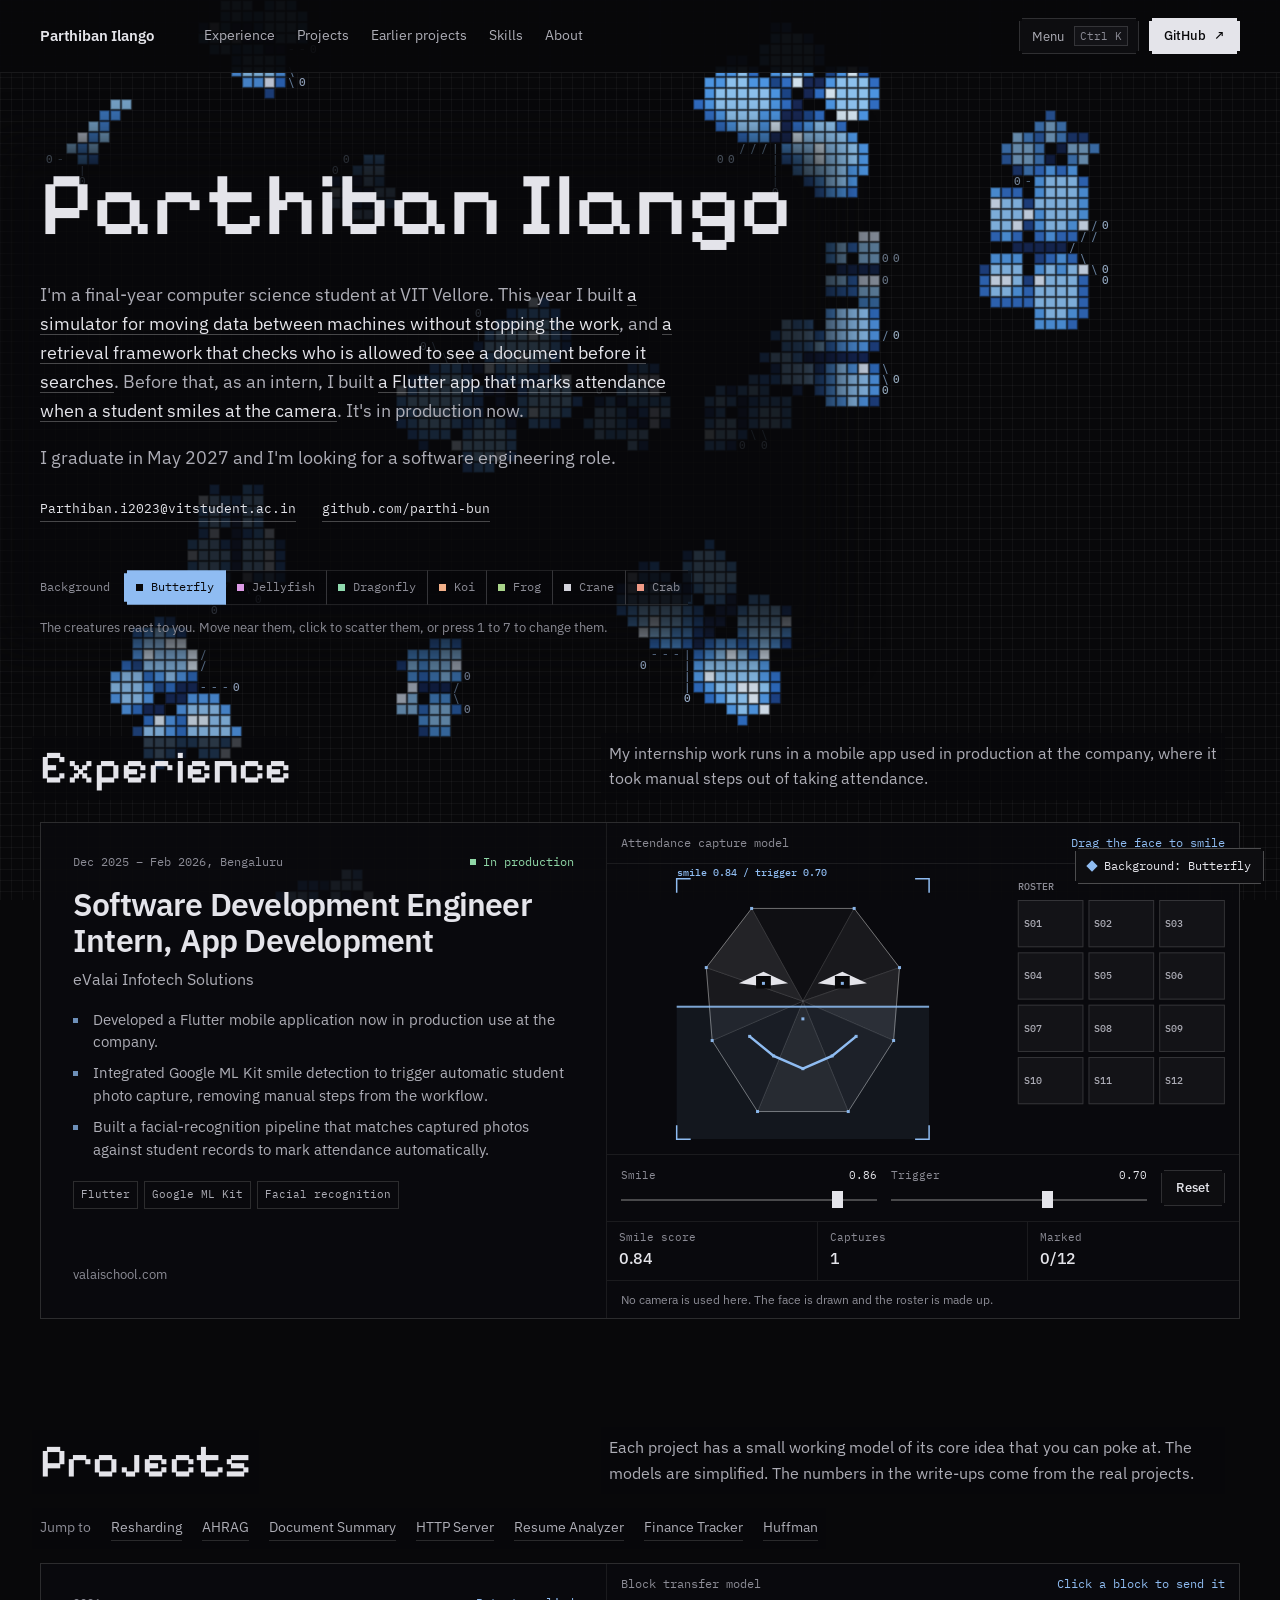
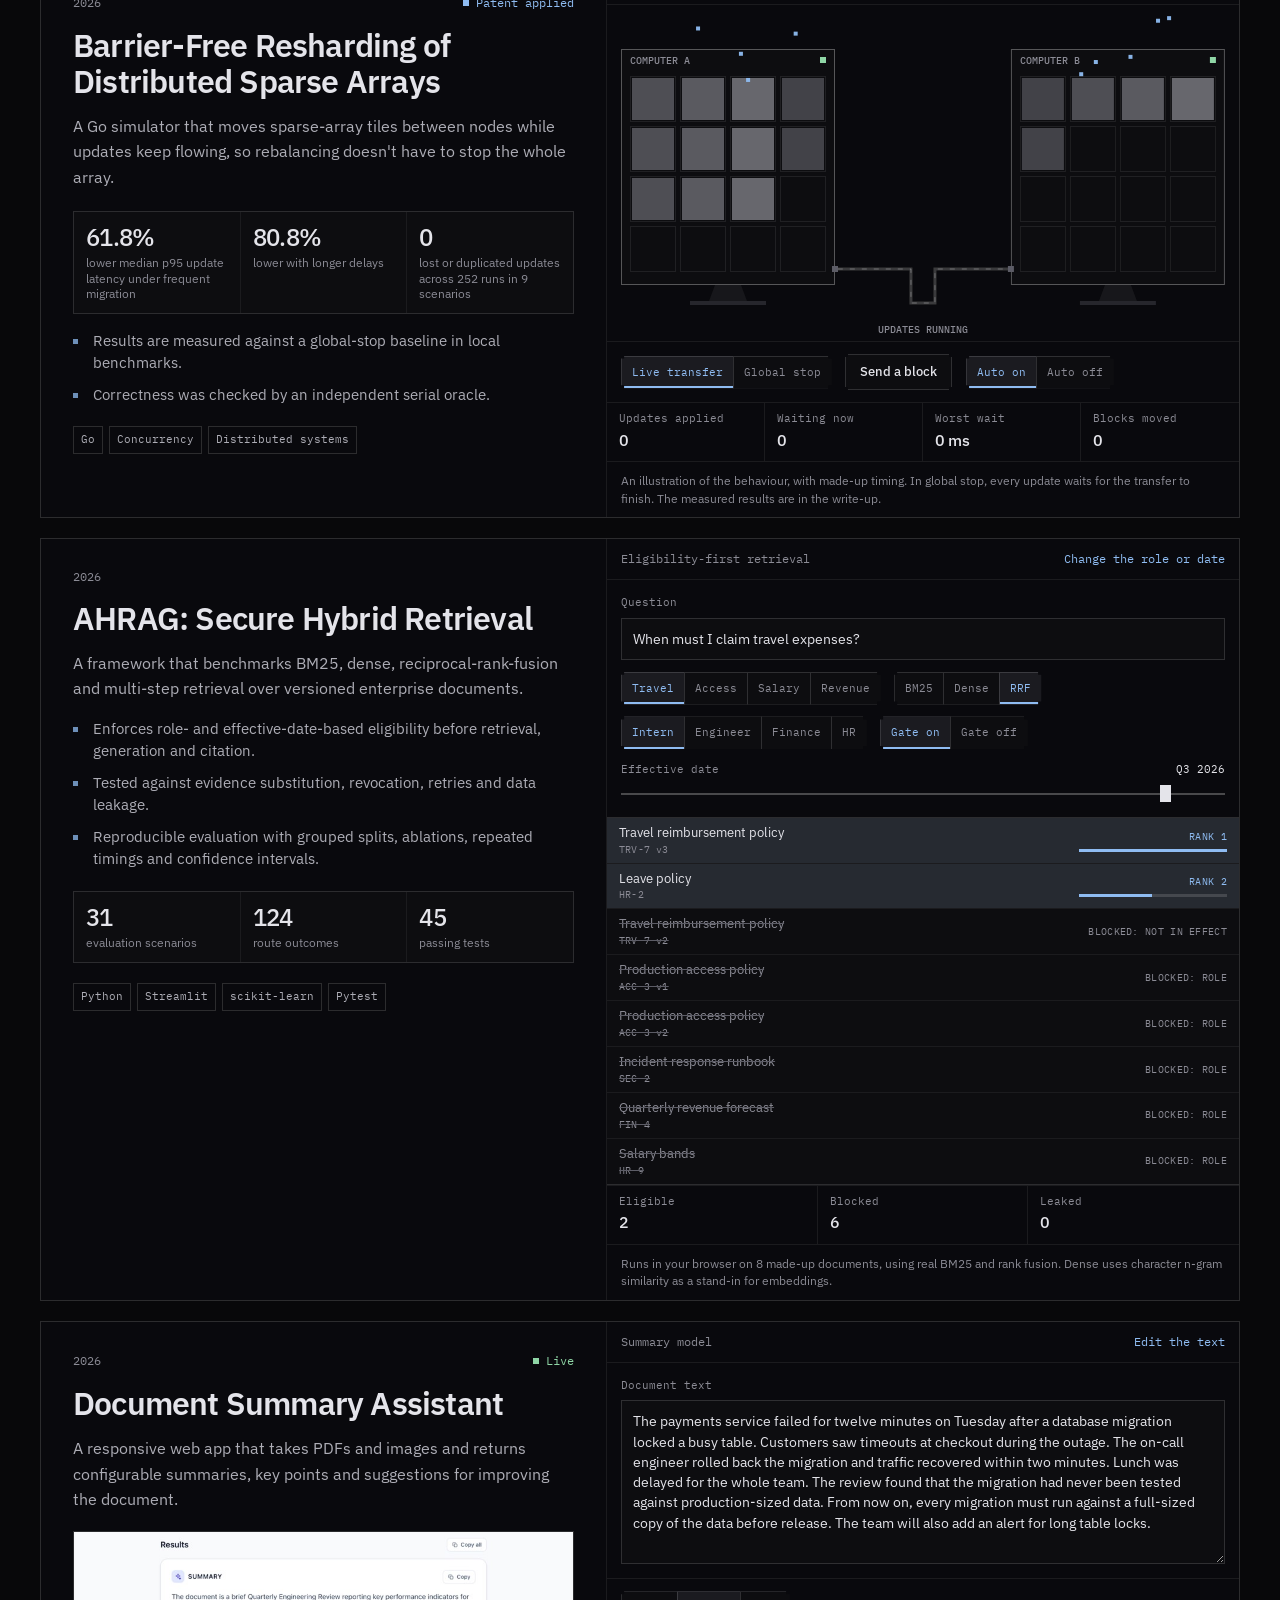
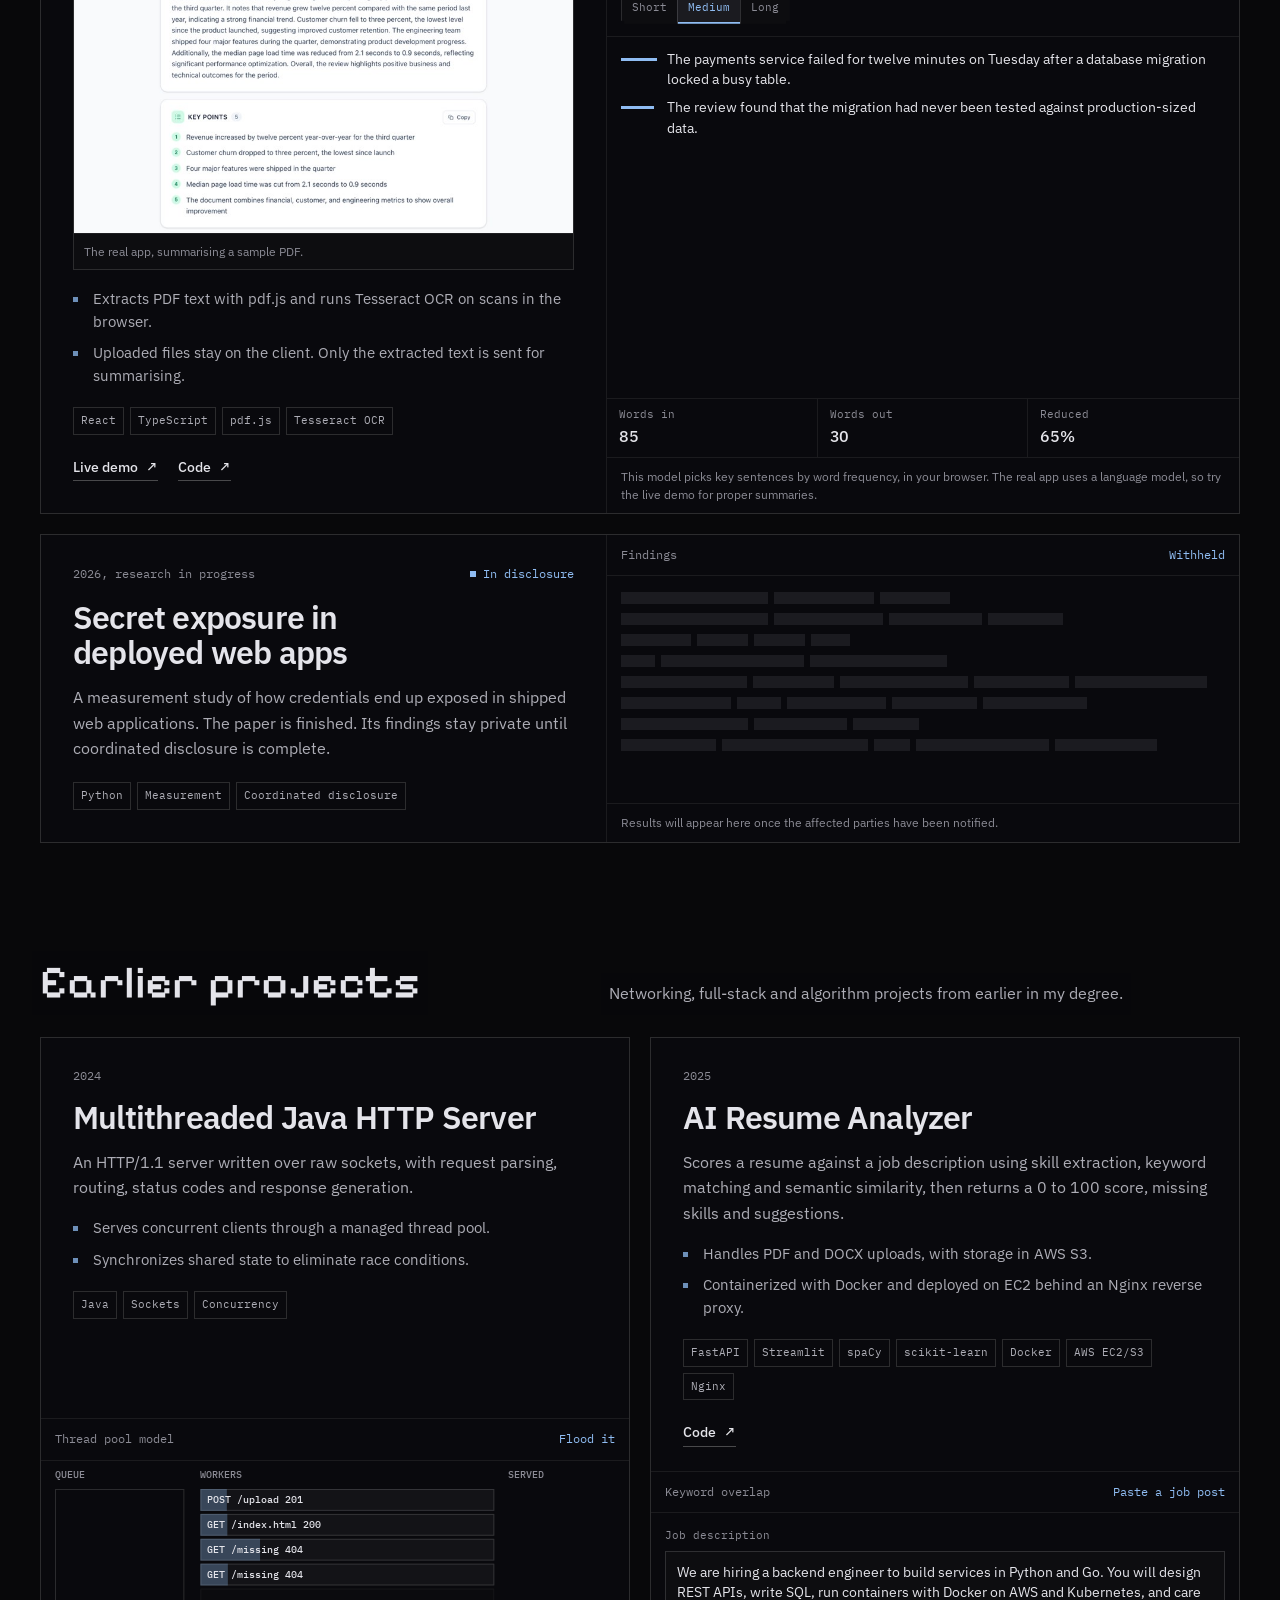
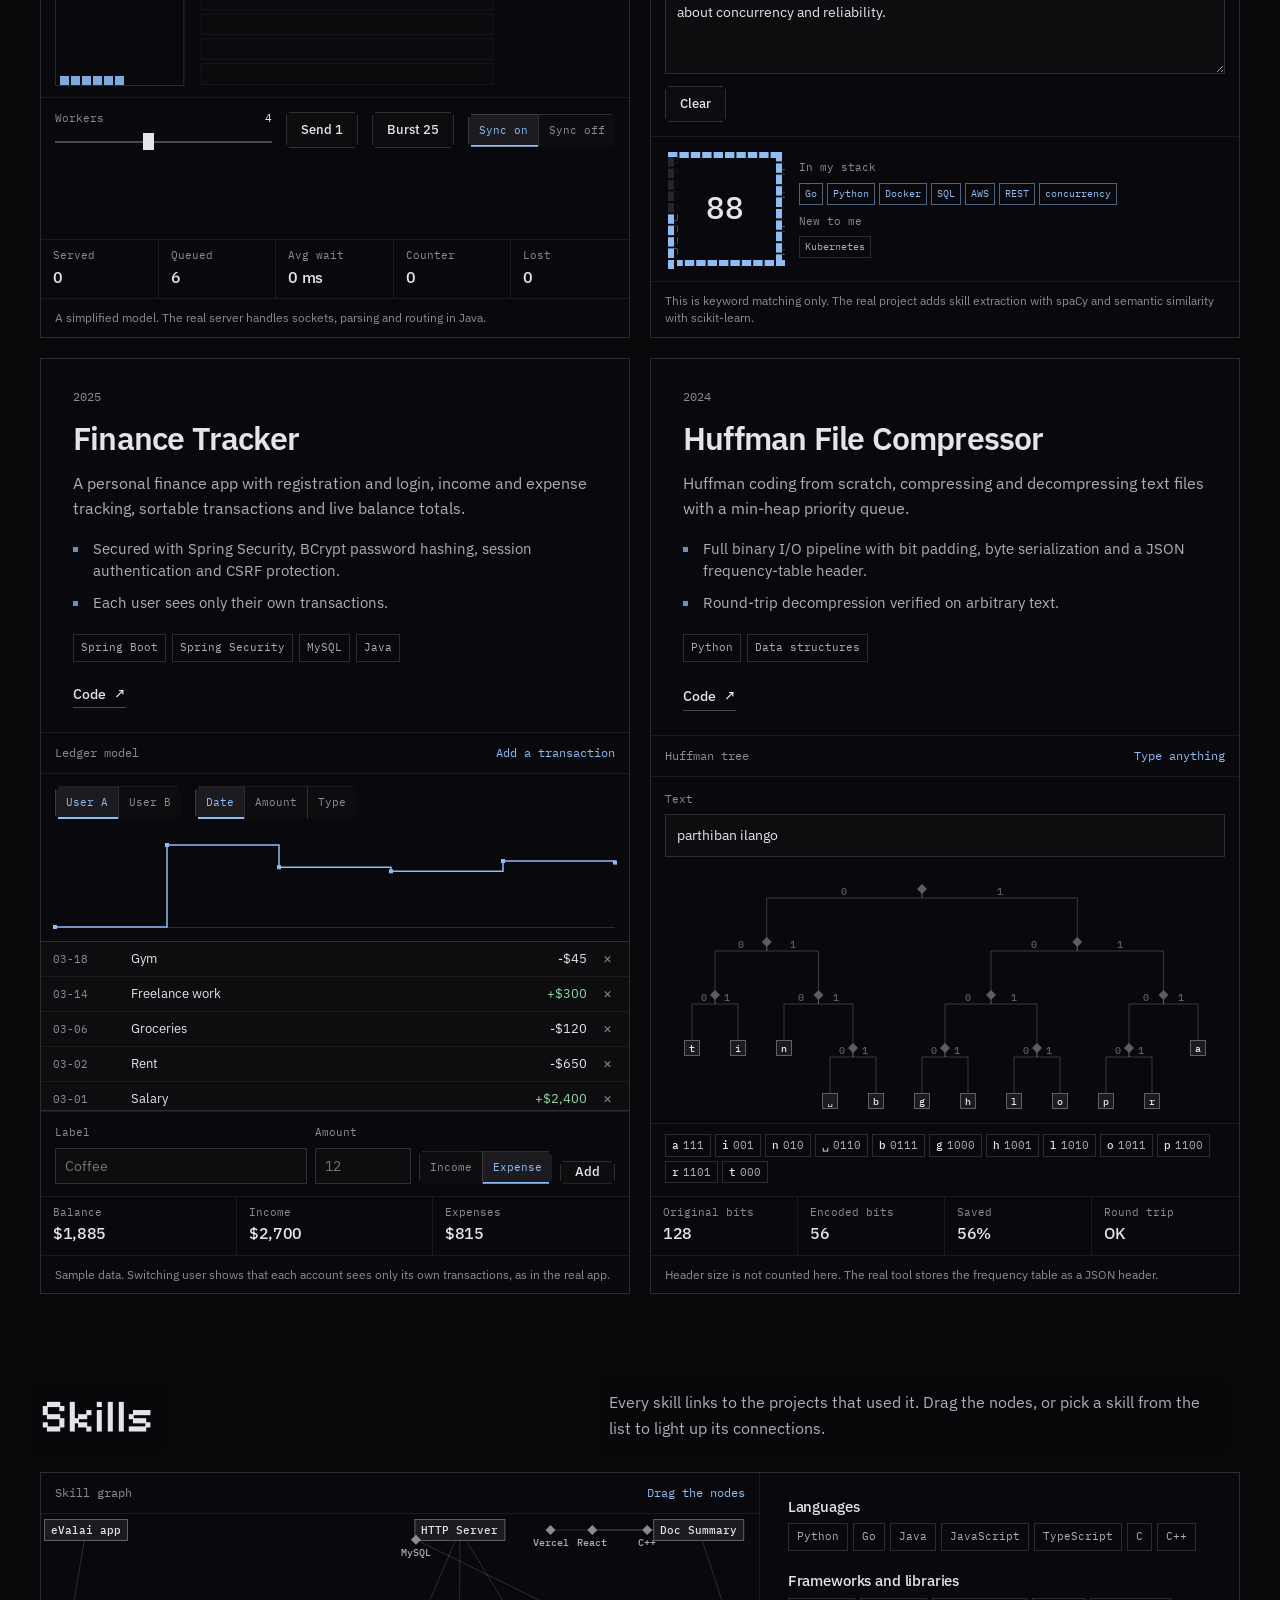
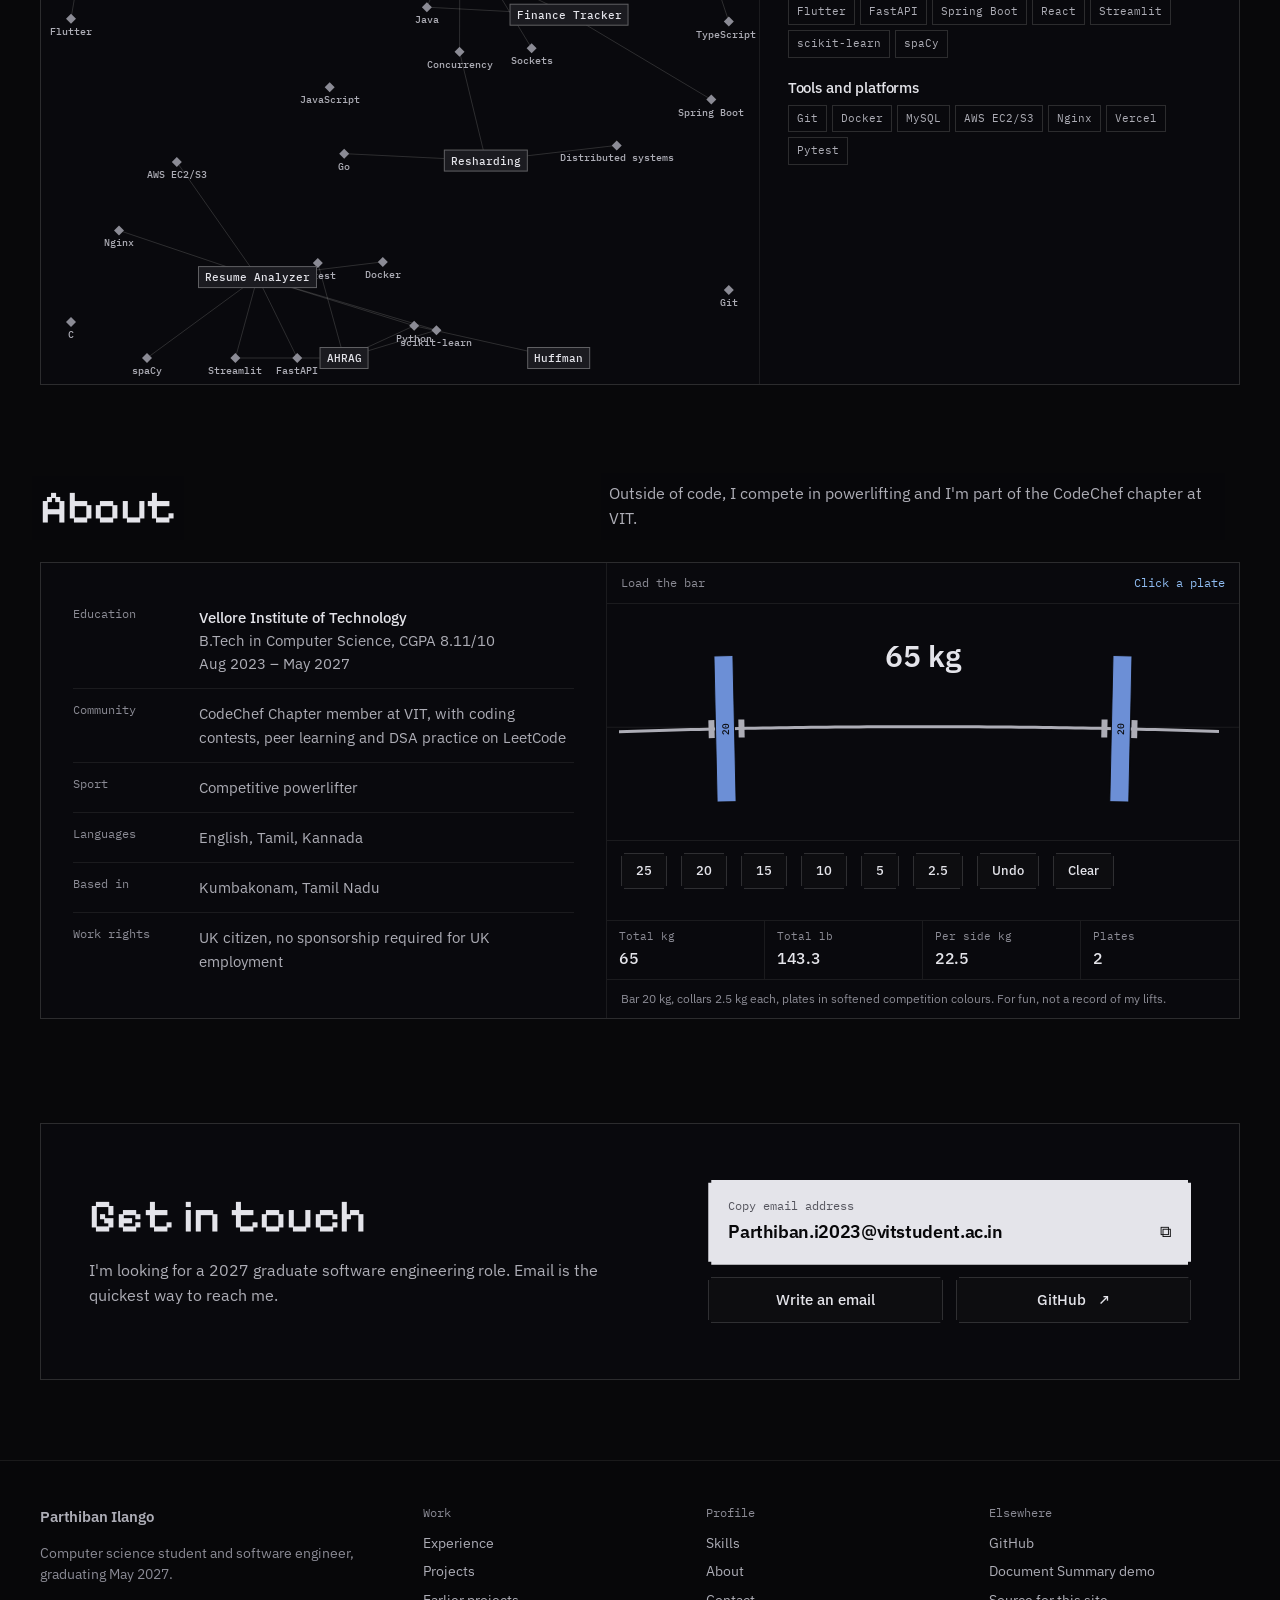
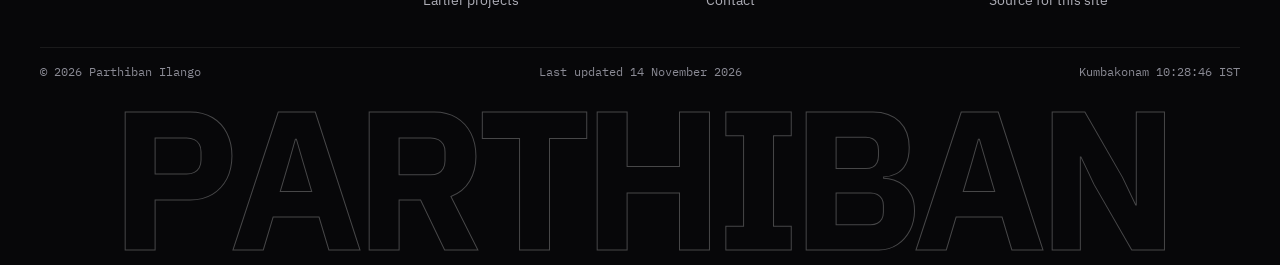
==== commit b4845864: "Soften the palette and match the page to the pixel creatures The accent now follows the creature on " ====
--- a/docs/index.html
+++ b/docs/index.html
@@ -4,10 +4,10 @@
 <meta charset="utf-8">
 <meta name="viewport" content="width=device-width, initial-scale=1, viewport-fit=cover">
 <meta name="theme-color" content="#08080a">
-<link rel="icon" href="data:image/svg+xml,%3Csvg%20xmlns%3D%22http%3A%2F%2Fwww.w3.org%2F2000%2Fsvg%22%20viewBox%3D%220%200%2032%2032%22%3E%3Crect%20width%3D%2232%22%20height%3D%2232%22%20fill%3D%22%2308080a%22%2F%3E%3Cpath%20d%3D%22M6%2026%2016%206l10%2020z%22%20fill%3D%22none%22%20stroke%3D%22%23ededef%22%20stroke-width%3D%222%22%2F%3E%3Cpath%20d%3D%22M16%206v20H6z%22%20fill%3D%22%23f2c230%22%2F%3E%3C%2Fsvg%3E">
+<link rel="icon" href="data:image/svg+xml,%3Csvg%20xmlns%3D%22http%3A%2F%2Fwww.w3.org%2F2000%2Fsvg%22%20viewBox%3D%220%200%2032%2032%22%3E%3Crect%20width%3D%2232%22%20height%3D%2232%22%20fill%3D%22%2308080a%22%2F%3E%3Cpath%20d%3D%22M6%2026%2016%206l10%2020z%22%20fill%3D%22none%22%20stroke%3D%22%23ededef%22%20stroke-width%3D%222%22%2F%3E%3Cpath%20d%3D%22M16%206v20H6z%22%20fill%3D%22%238fbcf2%22%2F%3E%3C%2Fsvg%3E">
 <link rel="preconnect" href="https://fonts.googleapis.com">
 <link rel="preconnect" href="https://fonts.gstatic.com" crossorigin>
-<link rel="stylesheet" href="https://fonts.googleapis.com/css2?family=IBM+Plex+Mono:wght@400;500&family=IBM+Plex+Sans:wght@100..700&display=swap">
+<link rel="stylesheet" href="https://fonts.googleapis.com/css2?family=IBM+Plex+Mono:wght@400;500&family=IBM+Plex+Sans:wght@100..700&family=Pixelify+Sans:wght@400..700&display=swap">
 <title>Parthiban Ilango</title>
 <meta name="description" content="Final-year computer science student at VIT Vellore, graduating in May 2027. Distributed systems, secure retrieval and a production mobile app, each with a working model you can try.">
 <link rel="canonical" href="https://parthi-bun.github.io/">
@@ -35,16 +35,19 @@
   --line: rgba(255, 255, 255, 0.075);
   --line-2: rgba(255, 255, 255, 0.14);
   --line-3: rgba(255, 255, 255, 0.26);
-  --t1: #ededef;
+  --t1: #e4e4ea;
   --t2: #adadb6;
   --t3: #8b8b95;
   --t4: #5c5c66;
-  --acc: 242 194 48;
+  --acc: 143 188 242;
   --accent: rgb(var(--acc));
-  --ok: #4ade80;
-  --bad: #ff6b57;
+  --ok: #8fd6a6;
+  --bad: #ee8a7c;
   --sans: "IBM Plex Sans", ui-sans-serif, system-ui, -apple-system, "Segoe UI", sans-serif;
   --mono: "IBM Plex Mono", ui-monospace, "SF Mono", Menlo, Consolas, monospace;
+  --pixel: "Pixelify Sans", "IBM Plex Sans", ui-sans-serif, system-ui, sans-serif;
+  /* Stepped corners, one pixel-art notch per corner. */
+  --notch: polygon(3px 0, calc(100% - 3px) 0, calc(100% - 3px) 3px, 100% 3px, 100% calc(100% - 3px), calc(100% - 3px) calc(100% - 3px), calc(100% - 3px) 100%, 3px 100%, 3px calc(100% - 3px), 0 calc(100% - 3px), 0 3px, 3px 3px);
   --nav: 72px;
   --gutter-l: max(24px, env(safe-area-inset-left, 0px));
   --gutter-r: max(24px, env(safe-area-inset-right, 0px));
@@ -63,11 +66,14 @@
   overflow-x: hidden;
   overflow-x: clip;
 }
-::selection { background: rgb(var(--acc) / 0.32); color: #fff; }
+::selection { background: rgb(var(--acc) / 0.32); color: #f4f4f8; }
 a { color: inherit; text-decoration: none; }
 button, input, textarea { font: inherit; color: inherit; }
 button { cursor: pointer; background: none; border: 0; padding: 0; }
 :focus-visible { outline: 2px solid var(--accent); outline-offset: 2px; }
+/* Notched controls clip anything drawn outside them, so their focus ring sits inside. */
+.btn, .kbd-btn, .dock-b, .mail, #toast, .skip, .chips, .seg { clip-path: var(--notch); }
+.btn:focus-visible, .kbd-btn:focus-visible, .dock-b:focus-visible, .mail:focus-visible, .chip:focus-visible, .seg button:focus-visible { outline-offset: -4px; }
 h1, h2, h3, p, ul { margin: 0; padding: 0; }
 ul { list-style: none; }
 
@@ -131,7 +137,7 @@
 .btn:hover { border-color: var(--line-3); background: var(--surface); }
 .btn:active { transform: translateY(1px); }
 .btn.solid { background: var(--t1); color: var(--bg); border-color: var(--t1); }
-.btn.solid:hover { background: #fff; }
+.btn.solid:hover { background: #f4f4f8; }
 .btn.sm { height: 36px; padding: 0 14px; font-size: 13px; gap: 8px; }
 .btn .arr { transition: transform 0.18s; }
 .btn:hover .arr { transform: translate(3px, 0); }
@@ -141,7 +147,7 @@
 .hero-copy { position: relative; min-width: 0; width: fit-content; max-width: 100%; }
 /* A soft dark patch keeps the introduction readable while creatures pass behind it. */
 .hero-copy::before { content: ""; position: absolute; inset: -18px -44px -10px; background: rgba(8, 8, 10, 0.8); filter: blur(22px); z-index: -1; pointer-events: none; }
-h1 { font-size: clamp(46px, 7.2vw, 100px); font-weight: 600; letter-spacing: -0.035em; line-height: 0.98; cursor: default; }
+h1 { font-family: var(--pixel); font-size: clamp(44px, 7vw, 98px); font-weight: 500; letter-spacing: -0.01em; line-height: 1; cursor: default; }
 h1 .ln { display: inline-block; white-space: nowrap; }
 h1 .ch { display: inline-block; will-change: font-weight; }
 .intro { max-width: 37em; margin-top: 18px; color: var(--t2); font-size: 18px; line-height: 1.62; }
@@ -160,7 +166,8 @@
 }
 .chip i { display: inline-block; width: 7px; height: 7px; margin-right: 8px; }
 .chip:hover { color: var(--t1); }
-.chip[aria-pressed="true"] { background: var(--t1); color: var(--bg); position: relative; z-index: 1; border-color: var(--t1); }
+.chip[aria-pressed="true"] { background: var(--accent); color: var(--bg); position: relative; z-index: 1; border-color: var(--accent); }
+.chip[aria-pressed="true"] i { background: var(--bg) !important; }
 .hint { font-size: 12.5px; color: var(--t3); margin-top: 12px; }
 
 /* controls */
@@ -187,7 +194,7 @@
 section { position: relative; }
 .sec { padding-block: 96px 0; }
 .sec-h { display: grid; grid-template-columns: minmax(0, 1fr) minmax(0, 1.25fr); gap: 12px 64px; align-items: end; margin-bottom: 30px; }
-h2 { font-size: clamp(30px, 3.8vw, 46px); line-height: 1.05; letter-spacing: -0.03em; font-weight: 600; text-wrap: balance; }
+h2 { font-family: var(--pixel); font-size: clamp(30px, 3.8vw, 46px); line-height: 1.05; letter-spacing: 0; font-weight: 500; text-wrap: balance; }
 .sec-h p { color: var(--t2); max-width: 38em; }
 /* Keep section text readable where background lines pass behind it. */
 .sec-h h2, .sec-h p, .jump { background: rgba(8, 8, 10, 0.7); box-shadow: 0 0 0 8px rgba(8, 8, 10, 0.7); width: fit-content; }
@@ -207,7 +214,7 @@
 .lede { color: var(--t2); margin-top: 14px; }
 .pts { margin-top: 16px; display: grid; gap: 9px; font-size: 14.5px; color: var(--t2); line-height: 1.55; }
 .pts li { display: grid; grid-template-columns: 14px minmax(0, 1fr); gap: 6px; }
-.pts li::before { content: ""; width: 5px; height: 5px; background: var(--t4); margin-top: 8px; transform: rotate(45deg); }
+.pts li::before { content: ""; width: 5px; height: 5px; background: rgb(var(--acc) / 0.75); margin-top: 9px; }
 .figs { display: grid; grid-template-columns: repeat(auto-fit, minmax(118px, 1fr)); gap: 1px; background: var(--line); border: 1px solid var(--line); margin-top: 20px; }
 .fig { background: var(--raised); padding: 12px 12px 11px; min-width: 0; }
 .fig b { display: block; font-size: 24px; font-weight: 500; letter-spacing: -0.03em; line-height: 1.15; font-variant-numeric: tabular-nums; }
@@ -266,7 +273,7 @@
 .doc.blocked .doc-t { color: var(--t3); text-decoration: line-through; text-decoration-color: var(--t4); }
 .doc.top { background: rgb(var(--acc) / 0.09); }
 .doc.top .doc-s { color: var(--accent); }
-.doc.leak { background: rgba(255, 107, 87, 0.12); }
+.doc.leak { background: rgba(238, 138, 124, 0.12); }
 .doc.leak .doc-s { color: var(--bad); }
 
 /* summary model */
@@ -328,7 +335,7 @@
   display: grid; grid-template-columns: minmax(0, 1fr) auto; gap: 4px 16px; align-items: center; width: 100%; text-align: left;
   background: var(--t1); color: var(--bg); padding: 18px 20px; transition: background 0.15s;
 }
-.mail:hover { background: #fff; }
+.mail:hover { background: #f4f4f8; }
 .mail .label { color: #55555e; grid-column: 1 / -1; }
 .mail b { font-size: clamp(14px, 1.45vw, 18px); font-weight: 600; letter-spacing: -0.02em; overflow-wrap: anywhere; }
 .side-l { display: grid; grid-template-columns: 1fr 1fr; gap: 12px; margin-top: 12px; }
@@ -364,9 +371,6 @@
 #dock.open .dock-b i { transform: rotate(135deg) scale(1.1); }
 .dock-p { background: var(--raised); border: 1px solid var(--line-3); padding: 14px; display: grid; gap: 14px; margin-bottom: 8px; max-height: calc(100dvh - 120px); overflow-y: auto; }
 .dock-p[hidden] { display: none; }
-.sw { display: flex; gap: 6px; }
-.sw button { width: 26px; height: 26px; background: var(--c); border: 2px solid transparent; outline-offset: 1px; clip-path: polygon(0 0, 100% 0, 100% 72%, 72% 100%, 0 100%); }
-.sw button[aria-pressed="true"] { outline: 1px solid var(--t1); clip-path: none; }
 .dock-a { display: flex; flex-wrap: wrap; gap: 6px; }
 
 /* palette */
@@ -788,23 +792,15 @@
   },
 };
 
-/* Accent choices are the colours of competition weight plates. */
-const ACCENTS = [
-  ["15 kg yellow", "#f2c230"],
-  ["25 kg red", "#ec4f4a"],
-  ["20 kg blue", "#5b8def"],
-  ["10 kg green", "#3fb56b"],
-  ["5 kg white", "#ededef"],
-];
-const Acc = { hex: "#f2c230", rgb: [242, 194, 48] };
+/* The accent follows whichever creature is on screen. */
+const Acc = { hex: "#8fbcf2", rgb: [143, 188, 242] };
 const rgba = (a) => `rgba(${Acc.rgb[0]},${Acc.rgb[1]},${Acc.rgb[2]},${a})`;
 
-function setAccent(hex, save = true) {
+function setAccent(hex) {
   const n = parseInt(hex.slice(1), 16);
   Acc.hex = hex;
   Acc.rgb = [(n >> 16) & 255, (n >> 8) & 255, n & 255];
   document.documentElement.style.setProperty("--acc", Acc.rgb.join(" "));
-  if (save) store.set("accent", hex);
   document.dispatchEvent(new CustomEvent("accent"));
 }
 
@@ -987,7 +983,8 @@
    Each creature is a small procedural model sampled once per grid cell, so it stays
    blocky at any size or angle. Fine parts are drawn with keyboard characters. */
 const MODES = ["Butterfly", "Jellyfish", "Dragonfly", "Koi", "Frog", "Crane", "Crab"];
-const MODE_DOT = ["#4892e8", "#d63cce", "#4ade80", "#f2c438", "#62be40", "#e8e8ec", "#e86046"];
+/* A soft tint per creature, used for its button and for the page accent. */
+const MODE_DOT = ["#8fbcf2", "#dd9ae6", "#8fd9ae", "#f2b08a", "#a9d48a", "#d4d4dc", "#f09a86"];
 const DEFAULT_MODE = 0;
 const GLYPHS = ["/", "\\", "-", "|", "(", ")", "{", "}", "0", "$", ":", ".", "v", "'"];
 
@@ -1593,6 +1590,7 @@
     if (m === Field.mode) return;
     Field.mode = m;
     store.set("creature", m);
+    setAccent(MODE_DOT[m]);
     herd = [];
     populate();
     fade = 0;
@@ -1707,21 +1705,6 @@
     Field.force = v;
     Field.touch();
   });
-  const sw = document.createElement("div");
-  sw.className = "sw";
-  sw.setAttribute("role", "group");
-  sw.setAttribute("aria-label", "Accent colour, in weight plate colours");
-  const current = store.get("accent", ACCENTS[0][1]);
-  ACCENTS.forEach(([n, hex]) => {
-    const c = document.createElement("button");
-    c.type = "button";
-    c.style.setProperty("--c", hex);
-    c.setAttribute("aria-label", n);
-    c.title = n;
-    c.setAttribute("aria-pressed", hex === current);
-    c.addEventListener("click", () => applyAccent(hex));
-    sw.append(c);
-  });
   const acts = document.createElement("div");
   acts.className = "dock-a";
   const pause = btn("Pause", () => {
@@ -1737,7 +1720,6 @@
     Field.reset();
     density.setValue(1);
     force.setValue(1);
-    applyAccent(ACCENTS[0][1]);
     pause.textContent = "Pause";
     toast("Background reset.");
   });
@@ -1753,17 +1735,12 @@
   const head = document.createElement("div");
   head.style.cssText = "display:flex;justify-content:space-between;gap:8px";
   head.append(lab("Background"), fps);
-  p.append(head, modeSeg, density, force, lab("Accent, in weight plate colours"), sw, acts);
+  p.append(head, modeSeg, density, force, acts);
   Dock.density = density;
   Dock.force = force;
   Dock.open = setOpen;
 }
 const Dock = {};
-
-function applyAccent(hex) {
-  setAccent(hex);
-  $$(".sw button").forEach((b) => b.setAttribute("aria-pressed", getComputedStyle(b).getPropertyValue("--c").trim() === hex));
-}
 
 function initPalette() {
   const pal = $("#pal"), input = $("#pal-i"), list = $("#pal-l");
@@ -1783,7 +1760,6 @@
     ["Finance Tracker", "Project", go("#p-finance")],
     ["Huffman File Compressor", "Project", go("#p-huffman")],
     ...MODES.map((m, i) => [`Background: ${m}`, "Background", () => Field.setMode(i)]),
-    ...ACCENTS.map(([n, hex]) => [`Accent: ${n}`, "Colour", () => applyAccent(hex)]),
     ["Startle the creatures nearby", "Background", () => Field.pulse(innerWidth / 2, innerHeight / 2)],
     ["Scatter the creatures", "Background", () => Field.scatter()],
     ["Copy email address", "Contact", () => copyEmail()],
@@ -1875,7 +1851,7 @@
 }
 
 /* Weight range of the headline typeface. Letters near the pointer get heavier, with a thin ring around them. */
-const HEAD_W = { base: 600, min: 180, max: 700 };
+const HEAD_W = { base: 500, min: 400, max: 700 };
 
 function initHeadline() {
   const h = $("#title");
@@ -2084,7 +2060,7 @@
     /* eyes */
     for (const sx of [-1, 1]) {
       const ex = cx + sx * r * 0.4, ey = cy - r * 0.26, ew = r * 0.25, squint = smile * 0.45;
-      ctx.fillStyle = "#ededef";
+      ctx.fillStyle = "#e4e4ea";
       ctx.beginPath();
       ctx.moveTo(ex - ew, ey);
       ctx.lineTo(ex, ey - ew * (0.62 - squint * 0.4));
@@ -2099,7 +2075,7 @@
     /* mouth */
     const my = cy + r * 0.48, mw = r * 0.54, curve = (smile - 0.28) * r * 0.62;
     const mouth = [[-1, -1], [-0.55, -0.02], [0, 0.62], [0.55, -0.02], [1, -1]].map(([x, y]) => [cx + x * mw, my + y * curve * 0.58 + (Math.abs(x) === 1 ? 0 : 0)]);
-    ctx.strokeStyle = on ? rgba(1) : "#ededef";
+    ctx.strokeStyle = on ? rgba(1) : "#e4e4ea";
     ctx.lineWidth = 2.5;
     ctx.beginPath();
     mouth.forEach((p, i) => (i ? ctx.lineTo(p[0], p[1]) : ctx.moveTo(p[0], p[1])));
@@ -2329,7 +2305,7 @@
       ctx.strokeRect(Bx.x + 0.5, Bx.y + 0.5, Bx.w - 1, Bx.h - 1);
       ctx.fillStyle = "#8b8b95";
       ctx.fillText(n ? "COMPUTER B" : "COMPUTER A", Bx.x + 9, Bx.y + 15);
-      ctx.fillStyle = frozen ? rgba(1) : "#4ade80";
+      ctx.fillStyle = frozen ? rgba(1) : "#8fd6a6";
       ctx.fillRect(Bx.x + Bx.w - 15, Bx.y + 8, 6, 6);
       /* stand */
       const cx = Bx.x + Bx.w / 2, by = Bx.y + Bx.h;
@@ -2371,7 +2347,7 @@
       const k = Math.min(p.t, hold);
       if (frozen) waiting++;
       const x = lerp(sx, q.x + L.tile / 2, k), y = lerp(sy, q.y + L.tile / 2, k);
-      ctx.fillStyle = frozen ? "#ff6b57" : rgba(0.95);
+      ctx.fillStyle = frozen ? "#ee8a7c" : rgba(0.95);
       ctx.fillRect(x - 2, y - 2, 4, 4);
     }
     /* blocks on the wire */
@@ -2391,11 +2367,11 @@
       const px = x + full / 2 + 2 - sz / 2, py = y + full / 2 + 2 - sz / 2;
       ctx.fillStyle = Acc.hex;
       ctx.fillRect(px, py, sz, sz);
-      ctx.strokeStyle = "#ededef";
+      ctx.strokeStyle = "#e4e4ea";
       ctx.strokeRect(px - 0.5, py - 0.5, sz + 1, sz + 1);
     }
     if (frozen) {
-      ctx.fillStyle = "#ff6b57";
+      ctx.fillStyle = "#ee8a7c";
       const t = "ALL UPDATES PAUSED";
       ctx.fillText(t, w / 2 - ctx.measureText(t).width / 2, h - 8);
     } else {
@@ -2692,7 +2668,7 @@
       if (job) {
         ctx.fillStyle = rgba(0.3);
         ctx.fillRect(wx, y, ww * clamp(job.t / job.need, 0, 1), rh);
-        ctx.fillStyle = "#ededef";
+        ctx.fillStyle = "#e4e4ea";
         if (ww > 150) ctx.fillText(job.line, wx + 7, y + rh / 2 + 3.5);
       } else if (open) {
         ctx.fillStyle = "#5c5c66";
@@ -2705,7 +2681,7 @@
     ctx.fillStyle = "#adadb6";
     for (let i = 0; i < shown; i++) ctx.fillRect(sx + (i % c2) * 7, H - 17 - Math.floor(i / c2) * 7, 5, 5);
     if (flash > 0) {
-      ctx.fillStyle = `rgba(255,107,87,${flash * 0.2})`;
+      ctx.fillStyle = `rgba(238,138,124,${flash * 0.2})`;
       ctx.fillRect(0, 0, W, H);
     }
     m.set("s", served);
@@ -2787,7 +2763,7 @@
         ctx.fillRect(p[0], p[1], 6, Math.max(2, cell - 2));
       }
     }
-    ctx.fillStyle = "#ededef";
+    ctx.fillStyle = "#e4e4ea";
     ctx.font = `500 ${Math.round(side * 0.27)}px "IBM Plex Sans", ui-sans-serif, sans-serif`;
     const t = String(Math.round(shown));
     ctx.fillText(t, w / 2 - ctx.measureText(t).width / 2, h / 2 + side * 0.09);
@@ -3063,7 +3039,7 @@
         ctx.fillRect(x - r, y - r, r * 2, r * 2);
         ctx.strokeStyle = on ? Acc.hex : "rgba(255,255,255,.3)";
         ctx.strokeRect(x - r + 0.5, y - r + 0.5, r * 2 - 1, r * 2 - 1);
-        ctx.fillStyle = on ? "#08080a" : "#ededef";
+        ctx.fillStyle = on ? "#08080a" : "#e4e4ea";
         const t = label(n.c);
         ctx.fillText(t, x - ctx.measureText(t).width / 2, y + 3.5);
       } else {
@@ -3240,7 +3216,7 @@
         ctx.fillRect(n.x - bw / 2, n.y - 11, bw, 22);
         ctx.strokeStyle = on ? Acc.hex : dim ? "rgba(255,255,255,.08)" : "rgba(255,255,255,.3)";
         ctx.strokeRect(n.x - bw / 2 + 0.5, n.y - 10.5, bw - 1, 21);
-        ctx.fillStyle = on ? "#08080a" : dim ? "#5c5c66" : "#ededef";
+        ctx.fillStyle = on ? "#08080a" : dim ? "#5c5c66" : "#e4e4ea";
         ctx.fillText(n.name, n.x - tw / 2, n.y + 4);
       } else {
         const r = 5;
@@ -3334,12 +3310,12 @@
   const s = fit(cv);
   const ctx = s.ctx;
   const PLATES = {
-    25: { h: 148, t: 15, c: "#d8413c", ink: "#fff" },
-    20: { h: 148, t: 12, c: "#3f6fd8", ink: "#fff" },
-    15: { h: 122, t: 10, c: "#f2c230", ink: "#08080a" },
-    10: { h: 98, t: 8, c: "#2f9e58", ink: "#fff" },
-    5: { h: 72, t: 6, c: "#ededef", ink: "#08080a" },
-    2.5: { h: 54, t: 5, c: "#3a3a41", ink: "#ededef" },
+    25: { h: 148, t: 15, c: "#c9655f", ink: "#08080a" },
+    20: { h: 148, t: 12, c: "#6c8fd6", ink: "#08080a" },
+    15: { h: 122, t: 10, c: "#d9c06c", ink: "#08080a" },
+    10: { h: 98, t: 8, c: "#6fae84", ink: "#08080a" },
+    5: { h: 72, t: 6, c: "#dcdce2", ink: "#08080a" },
+    2.5: { h: 54, t: 5, c: "#3a3a41", ink: "#e4e4ea" },
   };
   const MAX = 8;
   let side = [20], bend = 0, vel = 0;
@@ -3368,7 +3344,7 @@
   const m = meters([["t", "Total kg"], ["l", "Total lb"], ["p", "Per side kg"], ["n", "Plates"]]);
   const note = document.createElement("div");
   note.className = "note";
-  note.textContent = "Bar 20 kg, collars 2.5 kg each, plates in competition colours. For fun, not a record of my lifts.";
+  note.textContent = "Bar 20 kg, collars 2.5 kg each, plates in softened competition colours. For fun, not a record of my lifts.";
   b.append(m, note);
   let hits = [];
   function draw() {
@@ -3428,7 +3404,7 @@
       });
       collar(off + 3);
     }
-    ctx.fillStyle = "#ededef";
+    ctx.fillStyle = "#e4e4ea";
     ctx.font = `600 ${Math.round(24 * scale + 6)}px "IBM Plex Sans", ui-sans-serif, sans-serif`;
     const lab = `${total()} kg`;
     ctx.fillText(lab, w / 2 - ctx.measureText(lab).width / 2, Math.max(30, cy - 60));
@@ -3475,8 +3451,7 @@
 
 function boot() {
   document.documentElement.classList.add("js");
-  const saved = store.get("accent", ACCENTS[0][1]);
-  setAccent(ACCENTS.some((a) => a[1] === saved) ? saved : ACCENTS[0][1], false);
+  setAccent(MODE_DOT[Field.mode]);
   initField();
   initChips();
   initDock();
